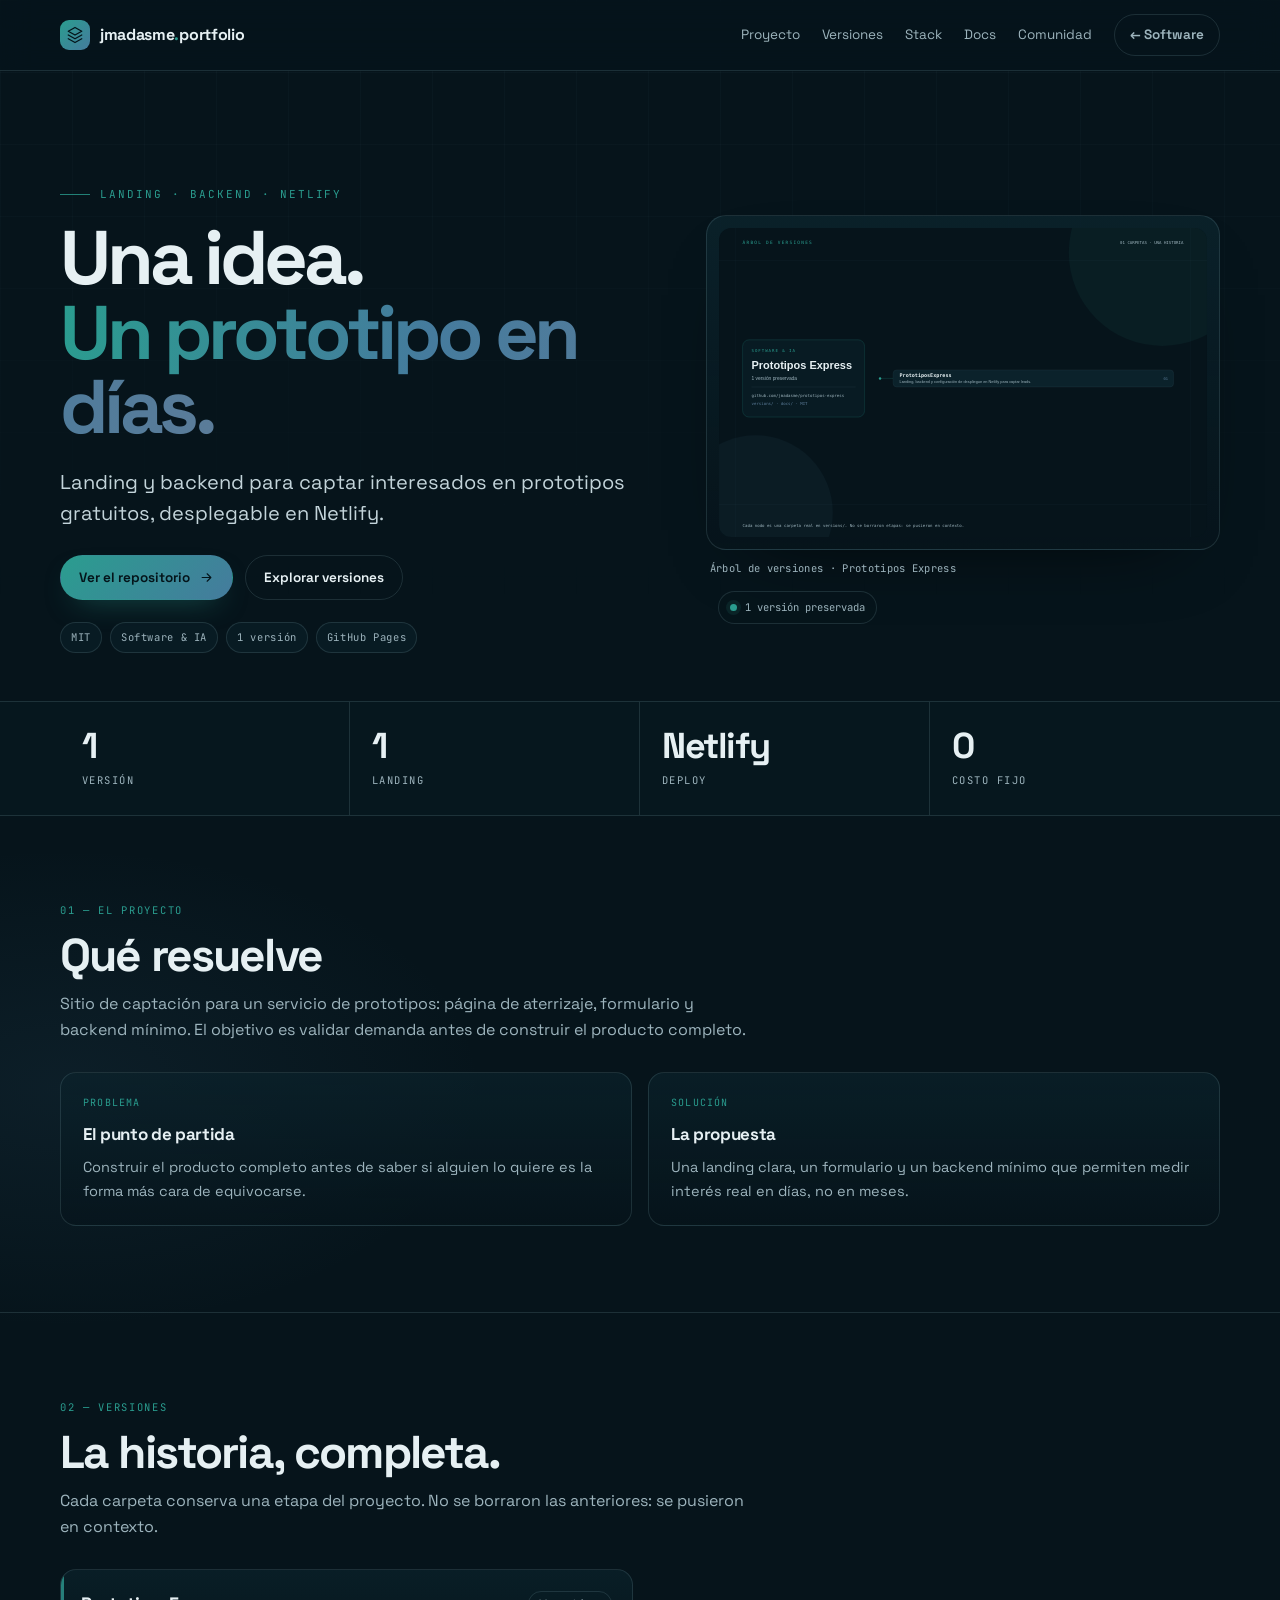
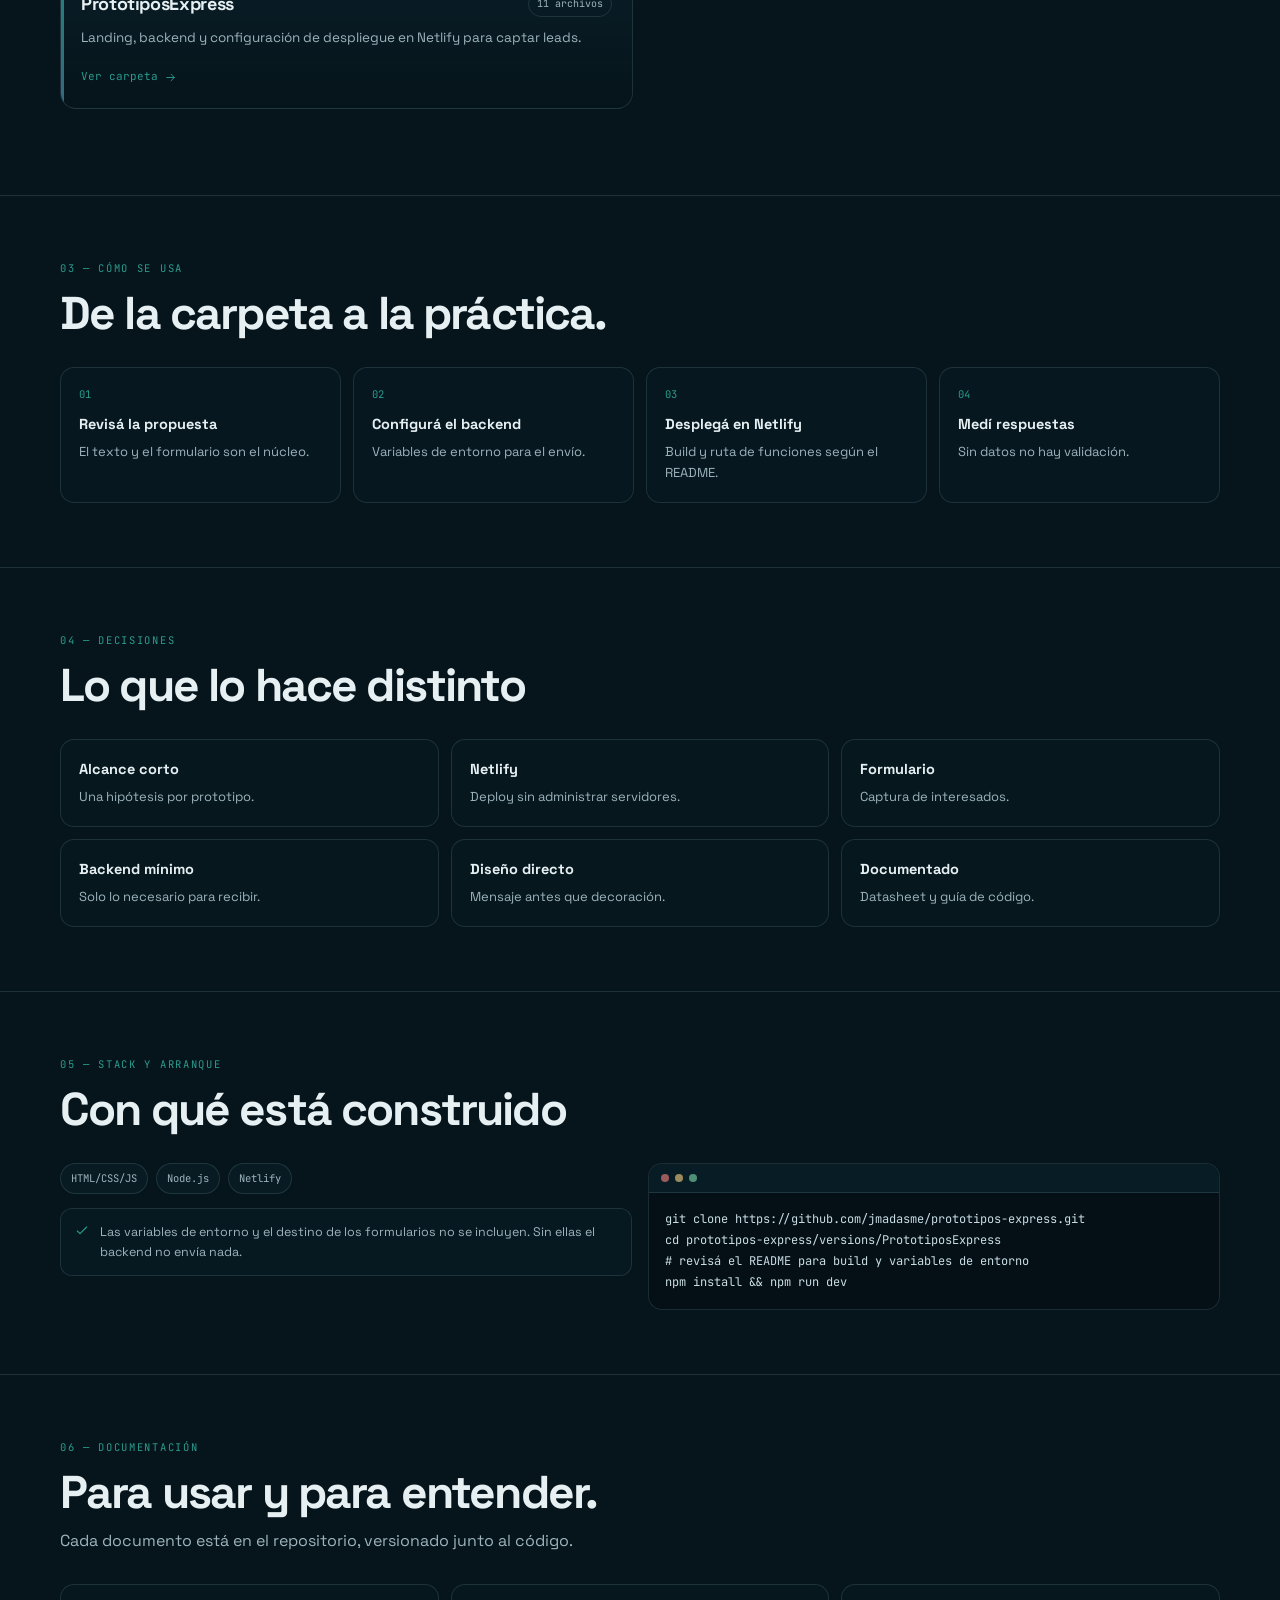
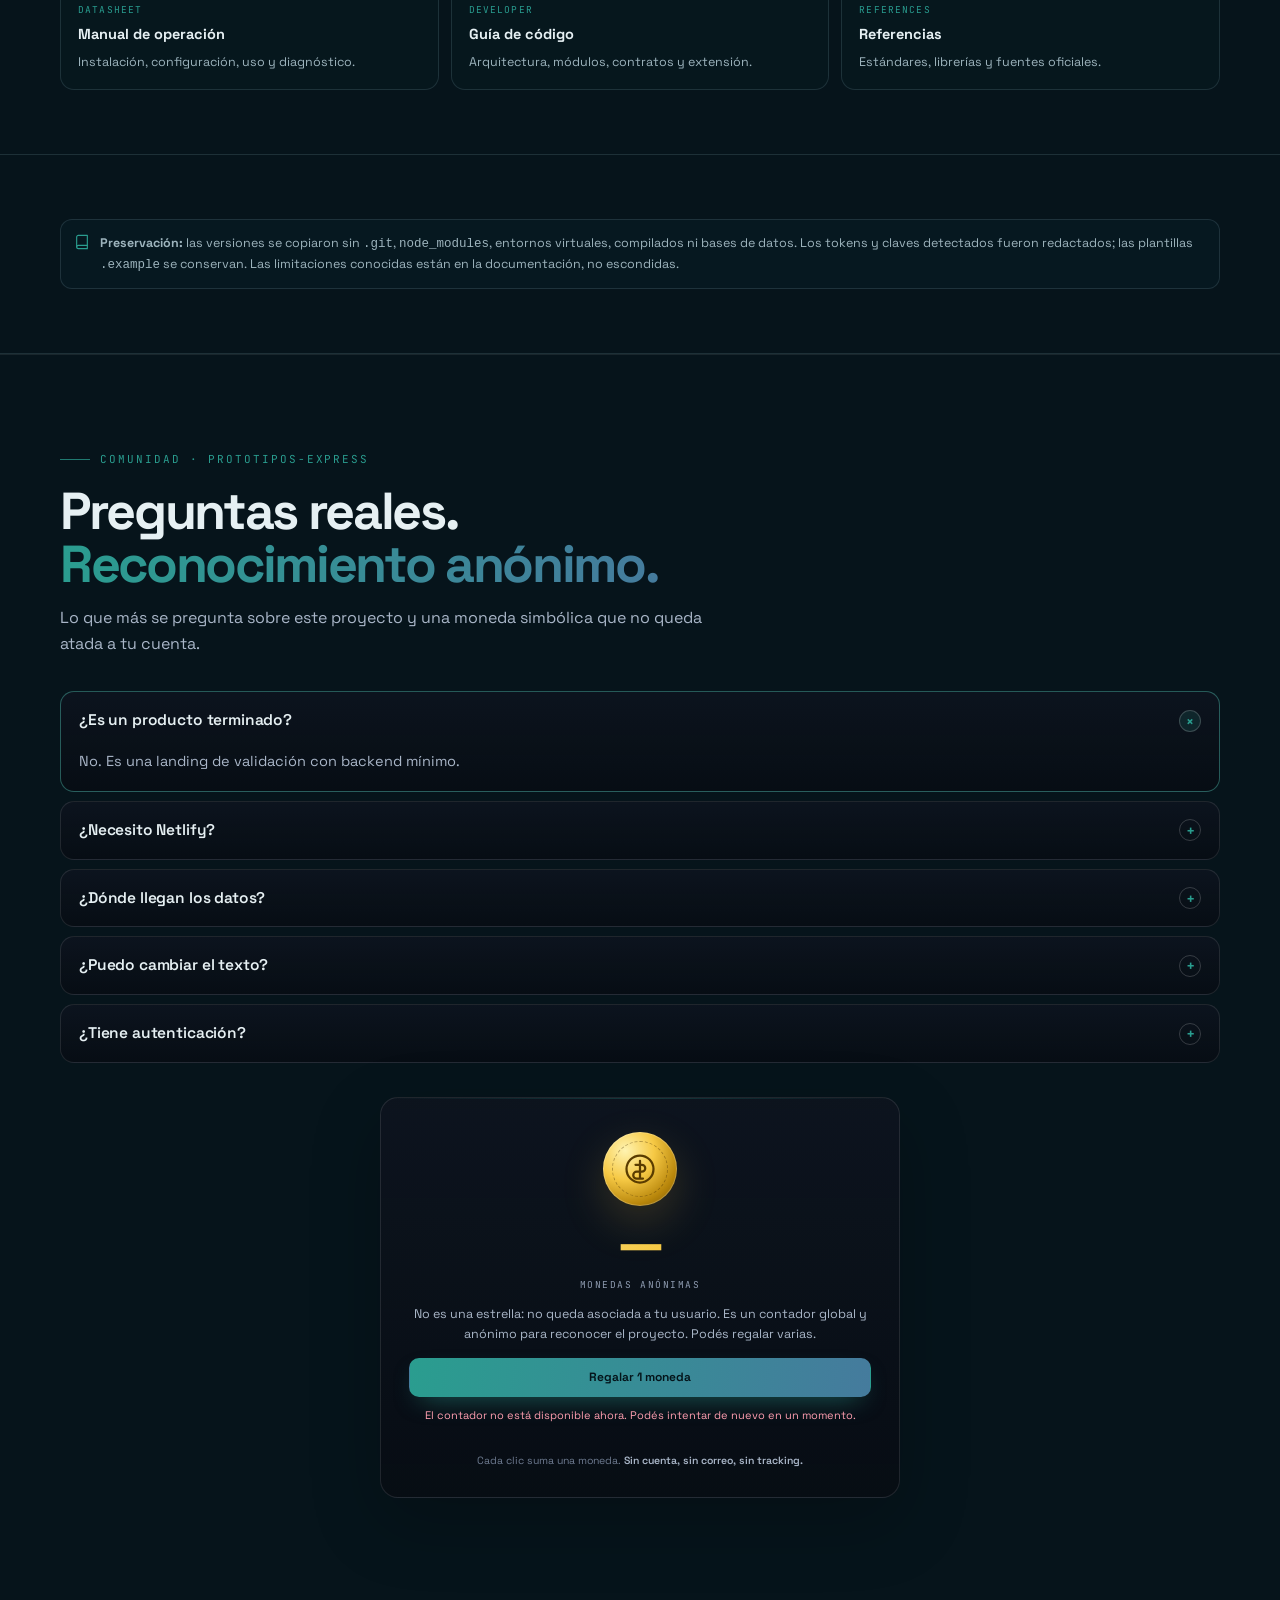
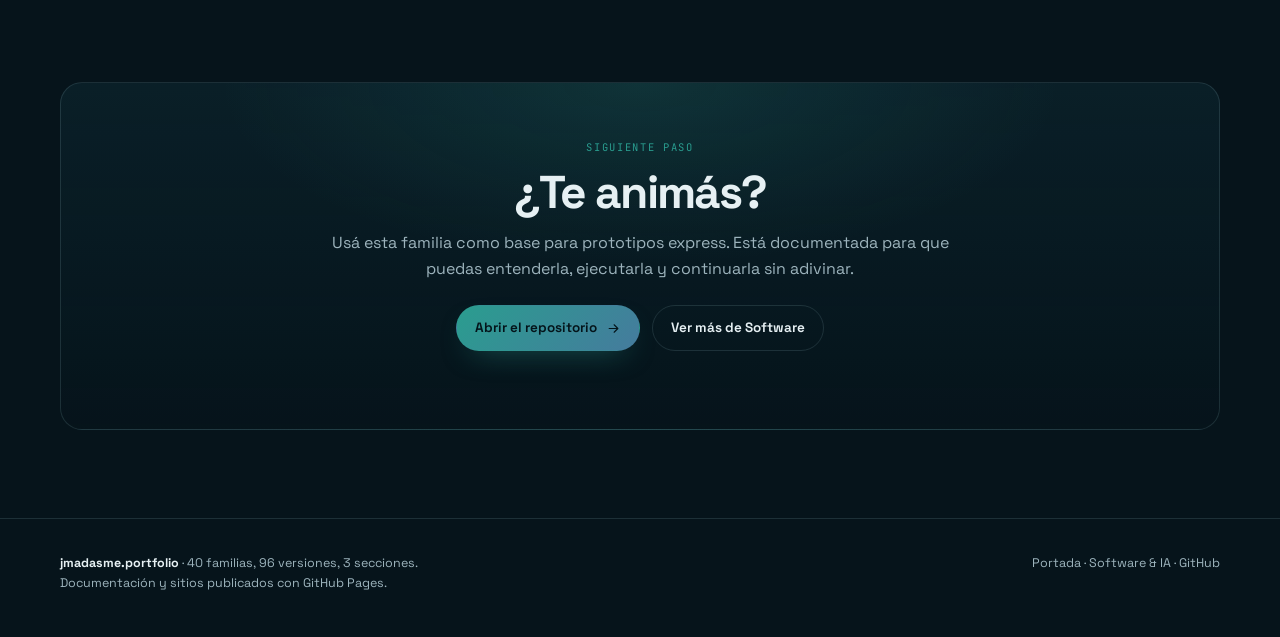
==== docs/index.html @ 7cef2572 "docs: guia completa, versiones, sitio y licencia MIT" ====
<!doctype html>
<html lang="es-CL">
<head>
<meta charset="utf-8">
<meta name="viewport" content="width=device-width,initial-scale=1">
<title>Prototipos Express · jmadasme</title>
<meta name="description" content="Sitio de captación para un servicio de prototipos: página de aterrizaje, formulario y backend mínimo. El objetivo es validar demanda antes de construir el producto completo.">
<meta property="og:title" content="Prototipos Express · jmadasme">
<meta property="og:description" content="Sitio de captación para un servicio de prototipos: página de aterrizaje, formulario y backend mínimo. El objetivo es validar demanda antes de construir el producto completo.">
<meta property="og:image" content="assets/og.png">
<meta property="og:type" content="website">
<meta name="twitter:card" content="summary_large_image">
<link rel="preconnect" href="https://fonts.googleapis.com">
<link rel="preconnect" href="https://fonts.gstatic.com" crossorigin>
<link href="https://fonts.googleapis.com/css2?family=Inter:wght@400;500;600;700&family=JetBrains+Mono:wght@400;500&family=Space+Grotesk:wght@500;600;700&display=swap" rel="stylesheet">
<style>
:root{
  --bg:#06141b;--bg2:#081b23;--panel:#0b222b;
  --line:rgba(148, 190, 200, .16);--text:#e6f0f3;--muted:#9db4bd;
  --accent:#2A9D8F;--accent2:#457B9D;--accent3:#5B7C99;
  --warm:#D6A86A;
  --font:'Space Grotesk','Inter',system-ui,sans-serif;
  --mono:'JetBrains Mono',ui-monospace,SFMono-Regular,Menlo,monospace;
}
*{box-sizing:border-box}
html{scroll-behavior:smooth;scrollbar-width:none}
::-webkit-scrollbar{width:0;height:0}
body{margin:0;background:
  radial-gradient(900px 500px at 85% -10%,rgba(42,157,143,.12),transparent 60%),
  radial-gradient(700px 400px at 5% 20%,rgba(69,123,157,.10),transparent 60%),
  var(--bg);color:var(--text);font-family:var(--font);line-height:1.6;overflow-x:hidden}
body::before{content:"";position:fixed;inset:0;pointer-events:none;z-index:0;
  background-image:linear-gradient(rgba(148,190,200,.035) 1px,transparent 1px),linear-gradient(90deg,rgba(148,190,200,.035) 1px,transparent 1px);
  background-size:72px 72px;mask-image:linear-gradient(to bottom,#000 0%,transparent 70%)}
a{color:inherit;text-decoration:none}
.wrap{width:min(1160px,calc(100% - 40px));margin:0 auto;position:relative;z-index:1}
.nav{position:sticky;top:0;z-index:20;backdrop-filter:blur(16px);background:rgba(6,20,27,.78);border-bottom:1px solid var(--line)}
.nav-in{display:flex;align-items:center;justify-content:space-between;gap:18px;padding:14px 0}
.brand{display:flex;align-items:center;gap:10px;font-weight:700;letter-spacing:-.02em}
.brand-mark{width:30px;height:30px;border-radius:9px;display:grid;place-items:center;background:linear-gradient(135deg,var(--accent),var(--accent2));color:#04141a}
.nav-links{display:flex;align-items:center;gap:22px;font-size:13.5px;color:var(--muted)}
.nav-links a:hover{color:var(--text)}
.btn{display:inline-flex;align-items:center;gap:9px;border-radius:999px;padding:11px 18px;font-weight:650;font-size:13.5px;border:1px solid var(--line);transition:.18s}
.btn-primary{background:linear-gradient(135deg,var(--accent),var(--accent2));color:#04141a;border-color:transparent;box-shadow:0 12px 30px -16px rgba(42,157,143,.7)}
.btn-primary:hover{filter:brightness(1.07);transform:translateY(-1px)}
.btn-ghost:hover{border-color:rgba(148,190,200,.4);background:rgba(148,190,200,.06)}
.hero{padding:clamp(64px,9vw,116px) 0 48px}
.hero-grid{display:grid;grid-template-columns:1.08fr .92fr;gap:42px;align-items:center}
.eyebrow{font-family:var(--mono);font-size:11px;letter-spacing:.18em;text-transform:uppercase;color:var(--accent);display:flex;align-items:center;gap:10px;margin-bottom:18px}
.eyebrow::before{content:"";width:30px;height:1px;background:var(--accent);opacity:.8}
h1{font-size:clamp(42px,6.2vw,76px);line-height:.98;letter-spacing:-.055em;margin:0 0 22px;font-weight:700}
.grad{background:linear-gradient(100deg,var(--accent),var(--accent2) 55%,var(--accent3));-webkit-background-clip:text;background-clip:text;color:transparent}
.lead{font-size:clamp(17px,2vw,20px);color:#c3d4da;max-width:58ch;margin:0 0 26px;line-height:1.55}
.hero-actions{display:flex;gap:12px;flex-wrap:wrap;margin-bottom:22px}
.badges{display:flex;gap:8px;flex-wrap:wrap}
.badge{font-family:var(--mono);font-size:10.5px;letter-spacing:.06em;padding:6px 10px;border:1px solid var(--line);border-radius:999px;color:var(--muted);background:rgba(11,34,43,.55)}
.visual-frame{border:1px solid var(--line);border-radius:20px;padding:12px;background:linear-gradient(180deg,rgba(11,34,43,.9),rgba(6,20,27,.8));box-shadow:0 30px 80px -50px rgba(0,0,0,.9)}
.visual-frame img{width:100%;display:block;border-radius:12px}
.visual-caption{font-family:var(--mono);font-size:10.5px;color:var(--muted);margin:10px 4px 0;letter-spacing:.03em}
.float-chip{display:inline-flex;align-items:center;gap:8px;margin:14px 0 0 12px;font-family:var(--mono);font-size:10.5px;color:var(--muted);border:1px solid var(--line);border-radius:999px;padding:7px 11px;background:rgba(6,20,27,.8)}
.live-dot{width:7px;height:7px;border-radius:50%;background:var(--accent);box-shadow:0 0 0 4px rgba(42,157,143,.12)}
.stats{border-top:1px solid var(--line);border-bottom:1px solid var(--line);background:rgba(8,27,35,.45)}
.stats-grid{display:grid;grid-template-columns:repeat(4,1fr);gap:0}
.stat{padding:26px 22px;border-right:1px solid var(--line)}
.stat:last-child{border-right:0}
.stat-num{font-size:clamp(26px,3vw,36px);font-weight:700;letter-spacing:-.04em;line-height:1}
.stat-label{font-family:var(--mono);font-size:10.5px;text-transform:uppercase;letter-spacing:.14em;color:var(--muted);margin-top:8px}
.section{padding:clamp(52px,7vw,86px) 0;border-bottom:1px solid var(--line)}
.section.tight{padding:clamp(42px,5vw,66px) 0}
.section-head{max-width:760px;margin-bottom:30px}
.kicker{font-family:var(--mono);font-size:10.5px;letter-spacing:.16em;text-transform:uppercase;color:var(--accent);margin-bottom:12px}
h2{font-size:clamp(30px,4vw,46px);line-height:1.05;letter-spacing:-.04em;margin:0 0 12px}
.section-sub{color:var(--muted);font-size:16px;margin:0;max-width:70ch}
.two{display:grid;grid-template-columns:1fr 1fr;gap:16px}
.card{border:1px solid var(--line);border-radius:16px;padding:22px;background:linear-gradient(180deg,rgba(11,34,43,.72),rgba(6,20,27,.6))}
.card h3{margin:0 0 8px;font-size:17px;letter-spacing:-.02em}
.card p{margin:0;color:var(--muted);font-size:14.5px}
.card .tag{font-family:var(--mono);font-size:10px;letter-spacing:.12em;text-transform:uppercase;color:var(--accent);margin-bottom:10px;display:block}
.timeline{display:grid;grid-template-columns:repeat(4,1fr);gap:12px}
.step{border:1px solid var(--line);border-radius:14px;padding:18px;background:rgba(8,27,35,.55)}
.step-n{font-family:var(--mono);font-size:10.5px;color:var(--accent);margin-bottom:10px}
.step h4{margin:0 0 6px;font-size:14.5px}
.step p{margin:0;color:var(--muted);font-size:13px}
.versions{display:grid;grid-template-columns:repeat(2,1fr);gap:14px}
.version{border:1px solid var(--line);border-radius:16px;padding:20px;background:linear-gradient(180deg,rgba(11,34,43,.7),rgba(6,20,27,.55));position:relative;overflow:hidden}
.version::before{content:"";position:absolute;left:0;top:0;bottom:0;width:3px;background:linear-gradient(180deg,var(--accent),var(--accent2));opacity:.8}
.version-top{display:flex;align-items:center;justify-content:space-between;gap:10px;margin-bottom:8px}
.version h3{margin:0;font-size:18px;letter-spacing:-.02em}
.version .count{font-family:var(--mono);font-size:10px;color:var(--muted);border:1px solid var(--line);padding:4px 8px;border-radius:999px}
.version p{margin:0 0 14px;color:var(--muted);font-size:13.5px}
.version a{font-family:var(--mono);font-size:11px;color:var(--accent);display:inline-flex;align-items:center;gap:6px}
.version a:hover{color:var(--text)}
.features{display:grid;grid-template-columns:repeat(3,1fr);gap:12px}
.feature{border:1px solid var(--line);border-radius:14px;padding:18px;background:rgba(8,27,35,.45)}
.feature h4{margin:0 0 6px;font-size:14.5px}
.feature p{margin:0;color:var(--muted);font-size:13px}
.stack-grid{display:grid;grid-template-columns:1fr 1fr;gap:16px;align-items:start}
.chips{display:flex;flex-wrap:wrap;gap:8px;margin-bottom:14px}
.chip{font-family:var(--mono);font-size:10.5px;padding:6px 10px;border:1px solid var(--line);border-radius:999px;color:var(--muted);background:rgba(11,34,43,.55)}
.note{display:flex;gap:10px;align-items:flex-start;border:1px solid var(--line);border-radius:12px;padding:13px;color:var(--muted);font-size:12.5px;background:rgba(11,34,43,.35)}
.note svg{flex:0 0 auto;color:var(--accent);margin-top:1px}
.terminal{border:1px solid var(--line);border-radius:14px;background:#041016;overflow:hidden}
.terminal-bar{display:flex;align-items:center;gap:6px;padding:10px 12px;border-bottom:1px solid var(--line);background:rgba(11,34,43,.7)}
.dot{width:8px;height:8px;border-radius:50%;background:#36515c}
.dot:first-child{background:#9b5b5b}.dot:nth-child(2){background:#9b8a5b}.dot:nth-child(3){background:#4f8f78}
.terminal pre{margin:0;padding:16px;overflow:auto;font-family:var(--mono);font-size:12px;line-height:1.75;color:#c9dde2}
.docs{display:grid;grid-template-columns:repeat(3,1fr);gap:12px}
.doc{display:flex;flex-direction:column;gap:6px;border:1px solid var(--line);border-radius:14px;padding:17px;background:rgba(8,27,35,.45);transition:.18s}
.doc:hover{border-color:rgba(42,157,143,.45);transform:translateY(-2px)}
.doc .tag{font-family:var(--mono);font-size:9.5px;letter-spacing:.12em;color:var(--accent);text-transform:uppercase}
.doc h4{margin:0;font-size:14.5px}
.doc p{margin:0;color:var(--muted);font-size:12.5px}
.cta{padding:clamp(54px,7vw,88px) 0;text-align:center}
.cta-box{border:1px solid var(--line);border-radius:22px;padding:clamp(30px,5vw,56px);background:
  radial-gradient(600px 260px at 50% 0%,rgba(42,157,143,.16),transparent 70%),
  linear-gradient(180deg,rgba(11,34,43,.8),rgba(6,20,27,.65))}
.cta h2{max-width:22ch;margin:0 auto 14px}
.cta p{color:var(--muted);max-width:64ch;margin:0 auto 24px}
.footer{border-top:1px solid var(--line);padding:34px 0 46px;color:var(--muted);font-size:12.5px}
.footer-grid{display:flex;justify-content:space-between;gap:20px;flex-wrap:wrap}
.footer a{color:var(--muted)}.footer a:hover{color:var(--text)}
.reveal{opacity:1;transform:none}
@media(max-width:900px){
  .hero-grid,.stack-grid{grid-template-columns:1fr}
  .stats-grid{grid-template-columns:1fr 1fr}
  .stat:nth-child(2){border-right:0}
  .timeline,.features,.docs{grid-template-columns:1fr 1fr}
  .versions{grid-template-columns:1fr}
}
@media(max-width:620px){
  .nav-links a:not(.btn){display:none}
  .two,.timeline,.features,.docs{grid-template-columns:1fr}
  .stats-grid{grid-template-columns:1fr}
  .stat{border-right:0;border-bottom:1px solid var(--line)}
  h1{font-size:42px}
}
</style>
<link rel="stylesheet" href="assets/community.css?v=1">
</head>
<body>
<header class="nav"><div class="wrap nav-in">
  <a class="brand" href="/"><span class="brand-mark"><svg viewBox="0 0 24 24" width="18" height="18" fill="none" stroke="currentColor" stroke-width="1.7" stroke-linecap="round" stroke-linejoin="round" aria-hidden="true"><path d="m12 2 9 5-9 5-9-5 9-5z"/><path d="m3 12 9 5 9-5M3 17l9 5 9-5"/></svg></span><span>jmadasme<span style="color:var(--accent)">.</span>portfolio</span></a>
  <nav class="nav-links">
    <a href="#proyecto">Proyecto</a><a href="#versiones">Versiones</a><a href="#stack">Stack</a><a href="#docs">Docs</a><a href="#comunidad">Comunidad</a>
    <a class="btn btn-ghost" style="padding:9px 15px" href="/software/">← Software</a>
  </nav>
</div></header>
<main id="top">
<section class="hero"><div class="wrap hero-grid">
  <div class="hero-copy">
    <div class="eyebrow">Landing · Backend · Netlify</div>
    <h1>Una idea.<br><span class='grad'>Un prototipo en días.</span></h1>
    <p class="lead">Landing y backend para captar interesados en prototipos gratuitos, desplegable en Netlify.</p>
    <div class="hero-actions">
      <a class="btn btn-primary" href="https://github.com/jmadasme/prototipos-express" target="_blank" rel="noopener">Ver el repositorio <svg viewBox="0 0 24 24" width="15" height="15" fill="none" stroke="currentColor" stroke-width="1.7" stroke-linecap="round" stroke-linejoin="round" aria-hidden="true"><path d="M5 12h14M13 6l6 6-6 6"/></svg></a>
      <a class="btn btn-ghost" href="#versiones">Explorar versiones</a>
    </div>
    <div class="badges"><span class="badge">MIT</span><span class="badge">Software &amp; IA</span><span class="badge">1 versión</span><span class="badge">GitHub Pages</span></div>
  </div>
  <div class="hero-visual">
    <div class="visual-frame"><img src="assets/architecture.svg" alt="Árbol de versiones de Prototipos Express"></div>
    <div class="visual-caption">Árbol de versiones · Prototipos Express</div>
    <div class="float-chip"><span class="live-dot"></span>1 versión preservada</div>
  </div>
</div></section>

<section class="stats"><div class="wrap stats-grid"><div class="stat"><div class="stat-num">1</div><div class="stat-label">versión</div></div><div class="stat"><div class="stat-num">1</div><div class="stat-label">landing</div></div><div class="stat"><div class="stat-num">Netlify</div><div class="stat-label">deploy</div></div><div class="stat"><div class="stat-num">0</div><div class="stat-label">costo fijo</div></div></div></section>

<section class="section" id="proyecto"><div class="wrap">
  <div class="section-head reveal"><div class="kicker">01 — El proyecto</div><h2>Qué resuelve</h2><p class="section-sub">Sitio de captación para un servicio de prototipos: página de aterrizaje, formulario y backend mínimo. El objetivo es validar demanda antes de construir el producto completo.</p></div>
  <div class="two">
    <div class="card reveal"><span class="tag">Problema</span><h3>El punto de partida</h3><p>Construir el producto completo antes de saber si alguien lo quiere es la forma más cara de equivocarse.</p></div>
    <div class="card reveal"><span class="tag">Solución</span><h3>La propuesta</h3><p>Una landing clara, un formulario y un backend mínimo que permiten medir interés real en días, no en meses.</p></div>
  </div>
</div></section>

<section class="section" id="versiones"><div class="wrap">
  <div class="section-head reveal"><div class="kicker">02 — Versiones</div><h2>La historia, completa.</h2><p class="section-sub">Cada carpeta conserva una etapa del proyecto. No se borraron las anteriores: se pusieron en contexto.</p></div>
  <div class="versions"><article class="version reveal">
  <div class="version-top"><h3>PrototiposExpress</h3><span class="count">11 archivos</span></div>
  <p>Landing, backend y configuración de despliegue en Netlify para captar leads.</p>
  <a href="https://github.com/jmadasme/prototipos-express/tree/main/versions/PrototiposExpress" target="_blank" rel="noopener">Ver carpeta <svg viewBox="0 0 24 24" width="13" height="13" fill="none" stroke="currentColor" stroke-width="1.7" stroke-linecap="round" stroke-linejoin="round" aria-hidden="true"><path d="M5 12h14M13 6l6 6-6 6"/></svg></a>
</article></div>
</div></section>

<section class="section tight"><div class="wrap">
  <div class="section-head reveal"><div class="kicker">03 — Cómo se usa</div><h2>De la carpeta a la práctica.</h2></div>
  <div class="timeline"><div class="step reveal"><div class="step-n">01</div><h4>Revisá la propuesta</h4><p>El texto y el formulario son el núcleo.</p></div><div class="step reveal"><div class="step-n">02</div><h4>Configurá el backend</h4><p>Variables de entorno para el envío.</p></div><div class="step reveal"><div class="step-n">03</div><h4>Desplegá en Netlify</h4><p>Build y ruta de funciones según el README.</p></div><div class="step reveal"><div class="step-n">04</div><h4>Medí respuestas</h4><p>Sin datos no hay validación.</p></div></div>
</div></section>

<section class="section tight"><div class="wrap">
  <div class="section-head reveal"><div class="kicker">04 — Decisiones</div><h2>Lo que lo hace distinto</h2></div>
  <div class="features"><div class="feature reveal"><h4>Alcance corto</h4><p>Una hipótesis por prototipo.</p></div><div class="feature reveal"><h4>Netlify</h4><p>Deploy sin administrar servidores.</p></div><div class="feature reveal"><h4>Formulario</h4><p>Captura de interesados.</p></div><div class="feature reveal"><h4>Backend mínimo</h4><p>Solo lo necesario para recibir.</p></div><div class="feature reveal"><h4>Diseño directo</h4><p>Mensaje antes que decoración.</p></div><div class="feature reveal"><h4>Documentado</h4><p>Datasheet y guía de código.</p></div></div>
</div></section>

<section class="section tight" id="stack"><div class="wrap">
  <div class="section-head reveal"><div class="kicker">05 — Stack y arranque</div><h2>Con qué está construido</h2></div>
  <div class="stack-grid">
    <div class="reveal"><div class="chips"><span class="chip">HTML/CSS/JS</span><span class="chip">Node.js</span><span class="chip">Netlify</span></div><div class="note"><svg viewBox="0 0 24 24" width="16" height="16" fill="none" stroke="currentColor" stroke-width="1.7" stroke-linecap="round" stroke-linejoin="round" aria-hidden="true"><path d="m5 12 4 4L19 6"/></svg><span>Las variables de entorno y el destino de los formularios no se incluyen. Sin ellas el backend no envía nada.</span></div></div>
    <div class="terminal reveal"><div class="terminal-bar"><span class="dot"></span><span class="dot"></span><span class="dot"></span></div><pre>git clone https://github.com/jmadasme/prototipos-express.git
cd prototipos-express/versions/PrototiposExpress
# revisá el README para build y variables de entorno
npm install &amp;&amp; npm run dev</pre></div>
  </div>
</div></section>

<section class="section tight" id="docs"><div class="wrap">
  <div class="section-head reveal"><div class="kicker">06 — Documentación</div><h2>Para usar y para entender.</h2><p class="section-sub">Cada documento está en el repositorio, versionado junto al código.</p></div>
  <div class="docs"><a class="doc reveal" href="https://github.com/jmadasme/prototipos-express/blob/main/docs/datasheet.md" target="_blank" rel="noopener"><span class="tag">DATASHEET</span><h4>Manual de operación</h4><p>Instalación, configuración, uso y diagnóstico.</p></a><a class="doc reveal" href="https://github.com/jmadasme/prototipos-express/blob/main/docs/developer.md" target="_blank" rel="noopener"><span class="tag">DEVELOPER</span><h4>Guía de código</h4><p>Arquitectura, módulos, contratos y extensión.</p></a><a class="doc reveal" href="https://github.com/jmadasme/prototipos-express/blob/main/docs/REFERENCES.md" target="_blank" rel="noopener"><span class="tag">REFERENCES</span><h4>Referencias</h4><p>Estándares, librerías y fuentes oficiales.</p></a></div>
</div></section>

<section class="section tight"><div class="wrap"><div class="note reveal"><svg viewBox="0 0 24 24" width="16" height="16" fill="none" stroke="currentColor" stroke-width="1.7" stroke-linecap="round" stroke-linejoin="round" aria-hidden="true"><path d="M4 19.5A2.5 2.5 0 0 1 6.5 17H20"/><path d="M6.5 2H20v20H6.5A2.5 2.5 0 0 1 4 19.5v-15A2.5 2.5 0 0 1 6.5 2z"/></svg><span><strong>Preservación:</strong> las versiones se copiaron sin <code>.git</code>, <code>node_modules</code>, entornos virtuales, compilados ni bases de datos. Los tokens y claves detectados fueron redactados; las plantillas <code>.example</code> se conservan. Las limitaciones conocidas están en la documentación, no escondidas.</span></div></div></section>

<section class="cta"><div class="wrap"><div class="cta-box reveal">
  <div class="kicker">Siguiente paso</div><h2>¿Te animás?</h2>
  <p>Usá esta familia como base para prototipos express. Está documentada para que puedas entenderla, ejecutarla y continuarla sin adivinar.</p>
  <div class="hero-actions" style="justify-content:center"><a class="btn btn-primary" href="https://github.com/jmadasme/prototipos-express" target="_blank" rel="noopener">Abrir el repositorio <svg viewBox="0 0 24 24" width="15" height="15" fill="none" stroke="currentColor" stroke-width="1.7" stroke-linecap="round" stroke-linejoin="round" aria-hidden="true"><path d="M5 12h14M13 6l6 6-6 6"/></svg></a><a class="btn btn-ghost" href="/software/">Ver más de Software</a></div>
</div></div></section>
</main>
<footer class="footer"><div class="wrap footer-grid">
  <div><strong style="color:var(--text)">jmadasme.portfolio</strong> · 40 familias, 96 versiones, 3 secciones.<br>Documentación y sitios publicados con GitHub Pages.</div>
  <div><a href="/">Portada</a> · <a href="/software/">Software &amp; IA</a> · <a href="https://github.com/jmadasme" target="_blank" rel="noopener">GitHub</a></div>
</div></footer>
<script>window.PORTFOLIO_COMMUNITY={account:"jmadasme",repo:"prototipos-express",coinNamespace:"jmadasme-prototipos-express-coins-v1",faqs:[{"q": "¿Es un producto terminado?", "a": "No. Es una landing de validación con backend mínimo."}, {"q": "¿Necesito Netlify?", "a": "Se puede desplegar en otro hosting; la configuración incluida es para Netlify."}, {"q": "¿Dónde llegan los datos?", "a": "Al destino configurado en las variables de entorno. No hay base de datos incluida."}, {"q": "¿Puedo cambiar el texto?", "a": "Sí, es la parte que más conviene iterar."}, {"q": "¿Tiene autenticación?", "a": "No. No maneja cuentas."}]};</script>
<script src="assets/community.js?v=1" defer></script>

</body>
</html>
---- docs/assets/community.css ----
/* Comunidad · FAQ, preguntas y monedas anónimas */
.psc-section{
  position:relative;
  scroll-margin-top:86px;
  padding:clamp(56px,8vw,96px) 0;
  border-top:1px solid rgba(255,255,255,.08);
}
.psc-head{max-width:760px;margin-bottom:34px}
.psc-kicker{
  display:flex;align-items:center;gap:10px;margin-bottom:16px;
  font-family:'JetBrains Mono',ui-monospace,monospace;font-size:11px;letter-spacing:.18em;
  text-transform:uppercase;color:var(--accent);
}
.psc-kicker::before{content:"";width:30px;height:1px;background:var(--accent);opacity:.75}
.psc-head h2{
  font-family:'Space Grotesk','Inter',sans-serif;font-size:clamp(32px,4.2vw,52px);
  line-height:1.02;letter-spacing:-.045em;margin:0 0 14px;
}
.psc-head p{color:#a9b6c8;font-size:16px;line-height:1.65;margin:0;max-width:66ch}
.psc-head .psc-grad{
  background:linear-gradient(100deg,var(--accent),var(--accent2));
  -webkit-background-clip:text;background-clip:text;color:transparent;
}
.psc-faq{display:flex;flex-direction:column;gap:9px;margin-bottom:34px}
.psc-faq-item{
  border:1px solid rgba(255,255,255,.1);border-radius:14px;
  background:linear-gradient(180deg,rgba(14,20,31,.78),rgba(8,11,18,.72));
  overflow:hidden;transition:border-color .18s,background .18s;
}
.psc-faq-item:hover{border-color:rgba(255,255,255,.18)}
.psc-faq-item[open]{border-color:color-mix(in srgb,var(--accent) 42%,rgba(255,255,255,.12))}
.psc-faq-item summary{
  display:flex;align-items:center;justify-content:space-between;gap:16px;
  padding:16px 18px;cursor:pointer;list-style:none;
  font-family:'Space Grotesk','Inter',sans-serif;font-size:15.5px;font-weight:600;letter-spacing:-.01em;
}
.psc-faq-item summary::-webkit-details-marker{display:none}
.psc-faq-item summary .psc-plus{
  flex:0 0 22px;width:22px;height:22px;border-radius:50%;
  display:grid;place-items:center;border:1px solid rgba(255,255,255,.18);
  color:var(--accent);font-size:15px;line-height:1;transition:transform .2s,background .2s;
}
.psc-faq-item[open] summary .psc-plus{transform:rotate(45deg);background:color-mix(in srgb,var(--accent) 14%,transparent)}
.psc-faq-body{padding:0 18px 17px;color:#a9b6c8;font-size:14.5px;line-height:1.7}
.psc-faq-body code{font-family:'JetBrains Mono',monospace;font-size:.88em;color:#d8e4f5;background:rgba(255,255,255,.06);padding:2px 5px;border-radius:5px}
.psc-coin-wrap{max-width:520px;margin:0 auto;width:100%}
.psc-grid{display:grid;grid-template-columns:minmax(0,1.25fr) minmax(300px,.75fr);gap:16px;align-items:stretch}
.psc-card{
  position:relative;border:1px solid rgba(255,255,255,.1);border-radius:18px;
  background:linear-gradient(180deg,rgba(14,20,31,.82),rgba(8,11,18,.75));
  padding:clamp(18px,2.6vw,28px);box-shadow:0 24px 70px rgba(0,0,0,.22);
  overflow:hidden;
}
.psc-card::before{
  content:"";position:absolute;inset:0 0 auto;height:1px;
  background:linear-gradient(90deg,transparent,color-mix(in srgb,var(--accent) 45%,transparent),transparent);
  opacity:.6;
}
.psc-card h3{
  font-family:'Space Grotesk','Inter',sans-serif;font-size:20px;letter-spacing:-.025em;margin:0 0 5px;
}
.psc-card .psc-sub{color:#8e9bb0;font-size:12.5px;line-height:1.5;margin:0 0 16px}
.psc-btn{
  display:inline-flex;align-items:center;justify-content:center;gap:7px;
  border:1px solid rgba(255,255,255,.16);border-radius:10px;padding:9px 14px;
  background:rgba(255,255,255,.03);color:#e8edf6;font:inherit;font-size:12px;font-weight:650;
  cursor:pointer;transition:transform .14s,border-color .14s,background .14s,box-shadow .14s;
}
.psc-btn:hover{transform:translateY(-1px);border-color:rgba(255,255,255,.3);background:rgba(255,255,255,.06)}
.psc-btn.primary{
  background:linear-gradient(100deg,var(--accent),var(--accent2));border-color:transparent;color:#04141a;
  box-shadow:0 10px 26px -12px color-mix(in srgb,var(--accent) 75%,transparent);
}
.psc-btn.primary:hover{filter:brightness(1.06);box-shadow:0 16px 34px -12px color-mix(in srgb,var(--accent) 80%,transparent)}
.psc-btn:disabled{opacity:.55;cursor:not-allowed;transform:none;filter:none}

.psc-coin{display:flex;flex-direction:column;justify-content:space-between;min-height:100%}
.psc-coin-top{text-align:center;padding:6px 0 12px}
.psc-coin-icon{
  width:74px;height:74px;margin:0 auto 10px;border-radius:50%;
  display:grid;place-items:center;position:relative;
  background:radial-gradient(circle at 30% 25%,#fff3b0,#f6c945 38%,#b8860b 72%,#6b4c00 100%);
  box-shadow:0 0 0 1px rgba(255,255,255,.2) inset,0 16px 45px rgba(246,201,69,.18);
  animation:psc-float 4.5s ease-in-out infinite;
}
.psc-coin-icon::after{
  content:"";position:absolute;inset:9px;border-radius:50%;border:1px dashed rgba(70,45,0,.38);
}
.psc-coin-icon svg{width:36px;height:36px;position:relative;z-index:1}
.psc-coin-count{
  font-family:'Space Grotesk','Inter',sans-serif;font-size:clamp(38px,5vw,54px);
  line-height:1;letter-spacing:-.05em;font-weight:700;
  background:linear-gradient(100deg,#fff0a8,#f6c945 55%,#d99a12);
  -webkit-background-clip:text;background-clip:text;color:transparent;
}
.psc-coin-label{font-family:'JetBrains Mono',monospace;font-size:9.5px;letter-spacing:.16em;text-transform:uppercase;color:#8e9bb0;margin-top:7px}
.psc-coin-copy{color:#a9b6c8;font-size:12.5px;line-height:1.6;text-align:center;margin:0 0 14px}
.psc-coin-btn{width:100%}
.psc-coin-msg{min-height:34px;text-align:center;font-size:11px;color:#8e9bb0;line-height:1.5;margin:10px 0 0}
.psc-coin-msg.ok{color:#f6c945}
.psc-coin-msg.bad{color:#ff9fb1}
.psc-coin-small{font-size:10.5px;color:#6f7c91;text-align:center;line-height:1.5;margin:12px 0 0}
.psc-coin-small strong{color:#a9b6c8;font-weight:600}
@keyframes psc-float{0%,100%{transform:translateY(0)}50%{transform:translateY(-5px)}}
@media(max-width:860px){
  .psc-grid{grid-template-columns:1fr}
  .psc-coin{min-height:auto}
}
@media(max-width:560px){
  .psc-faq-item summary{font-size:14px;padding:14px}
  .psc-faq-body{padding:0 14px 15px;font-size:13.5px}
  .psc-actions{width:100%}
  .psc-actions .psc-btn{flex:1}
}
@media(prefers-reduced-motion:reduce){
  .psc-coin-icon{animation:none}
  .psc-btn,.psc-faq-item{transition:none}
}
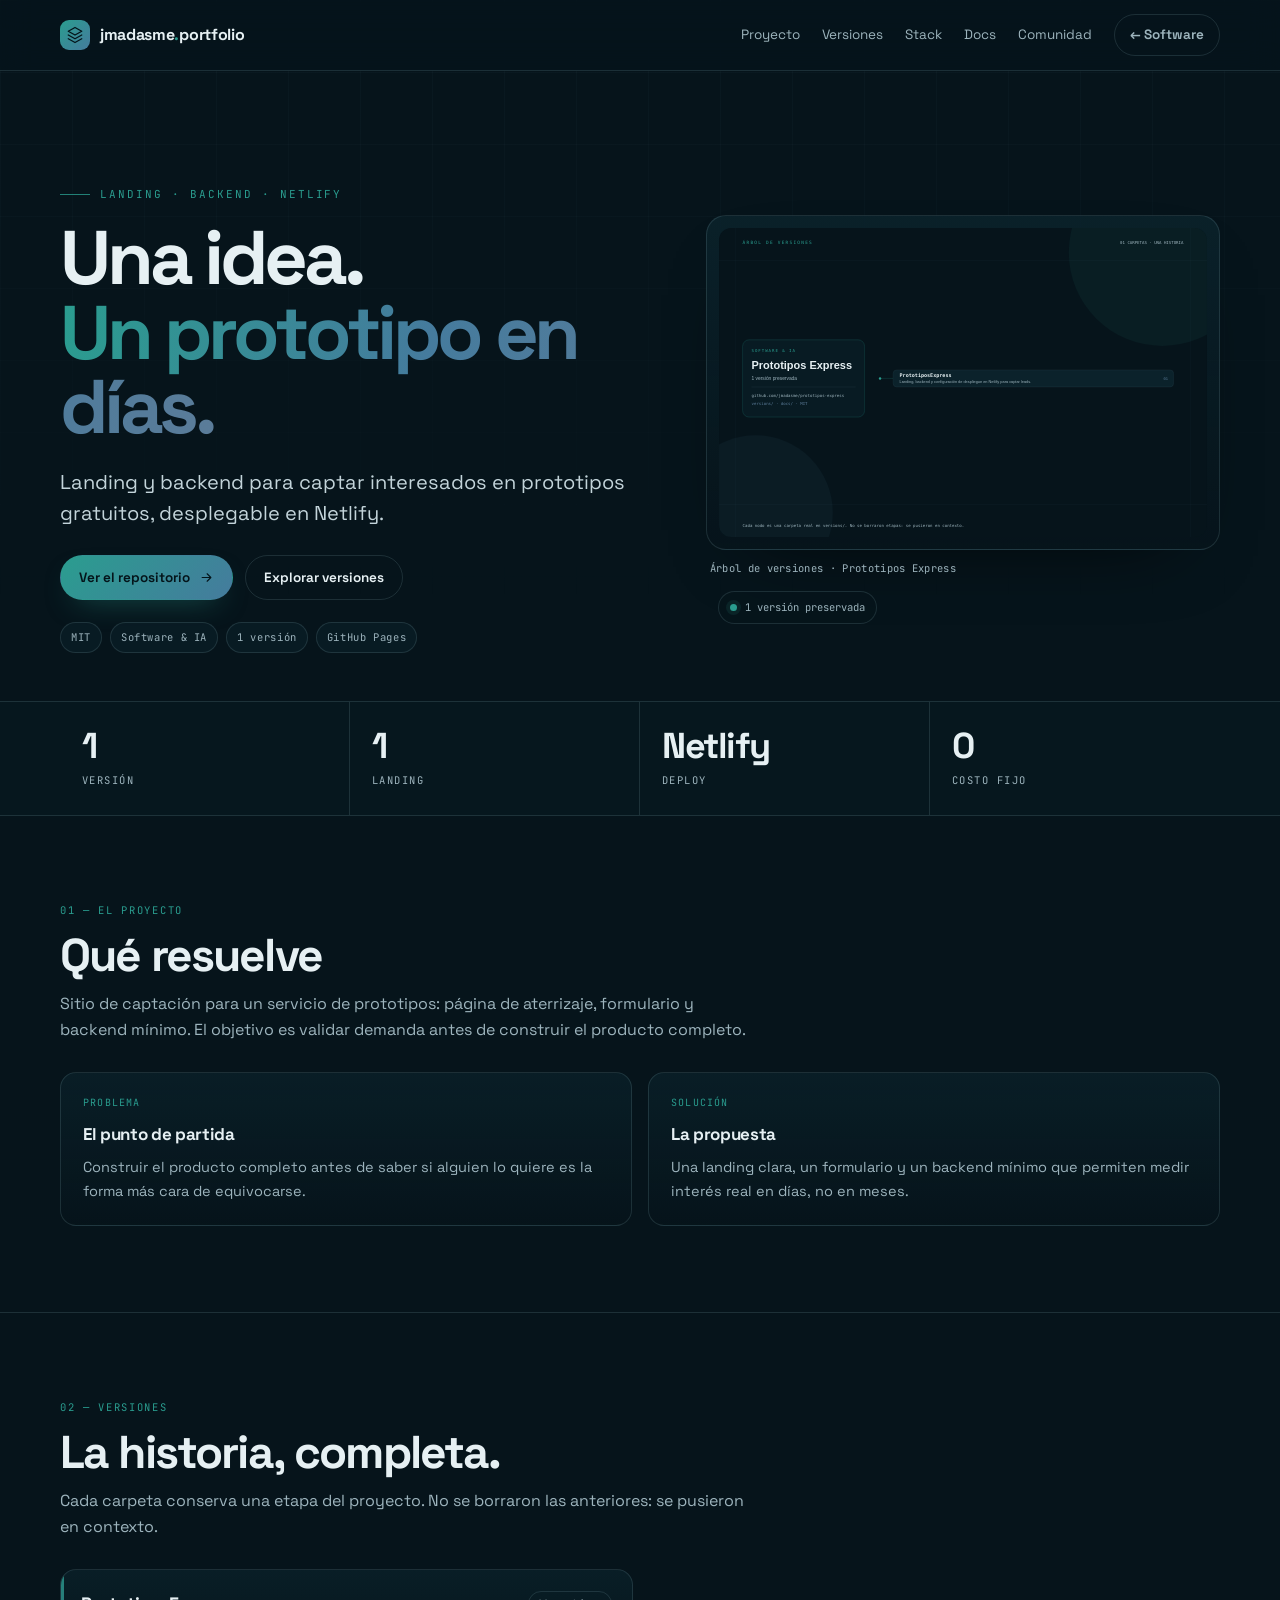
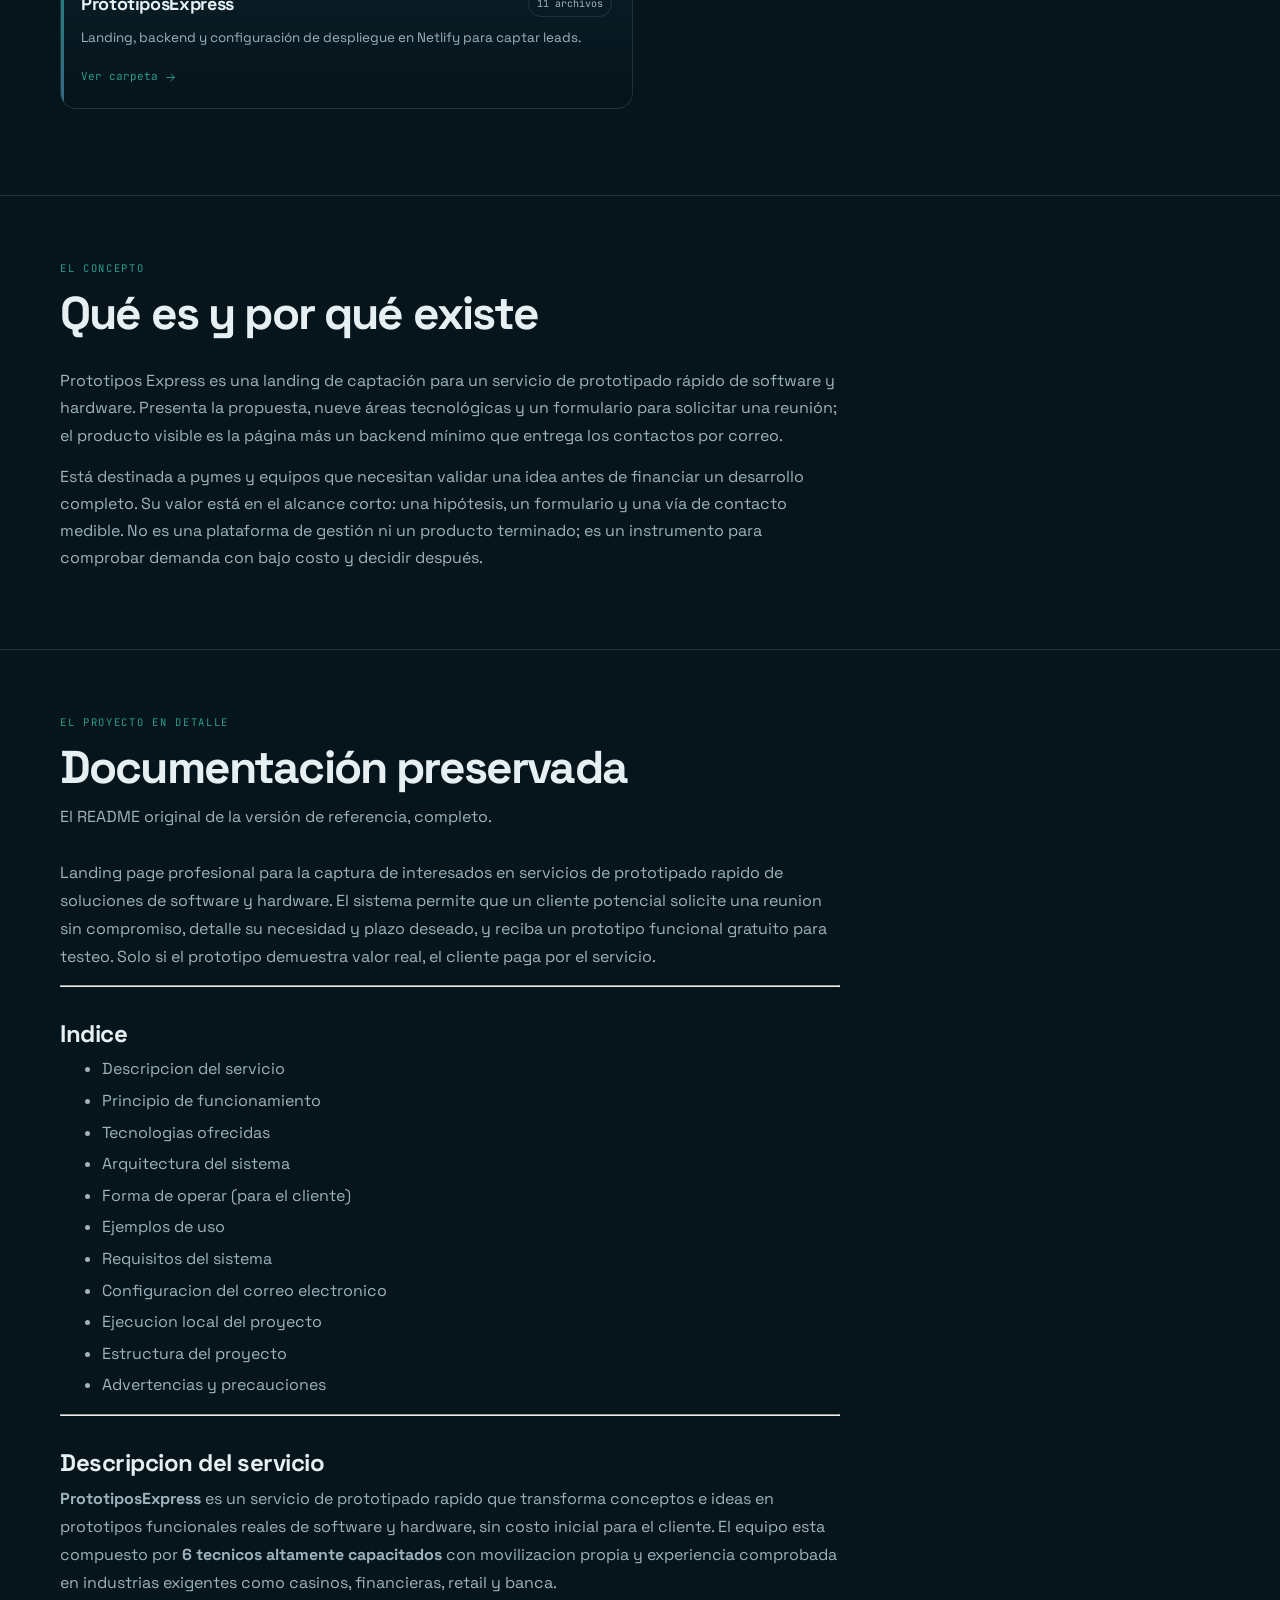
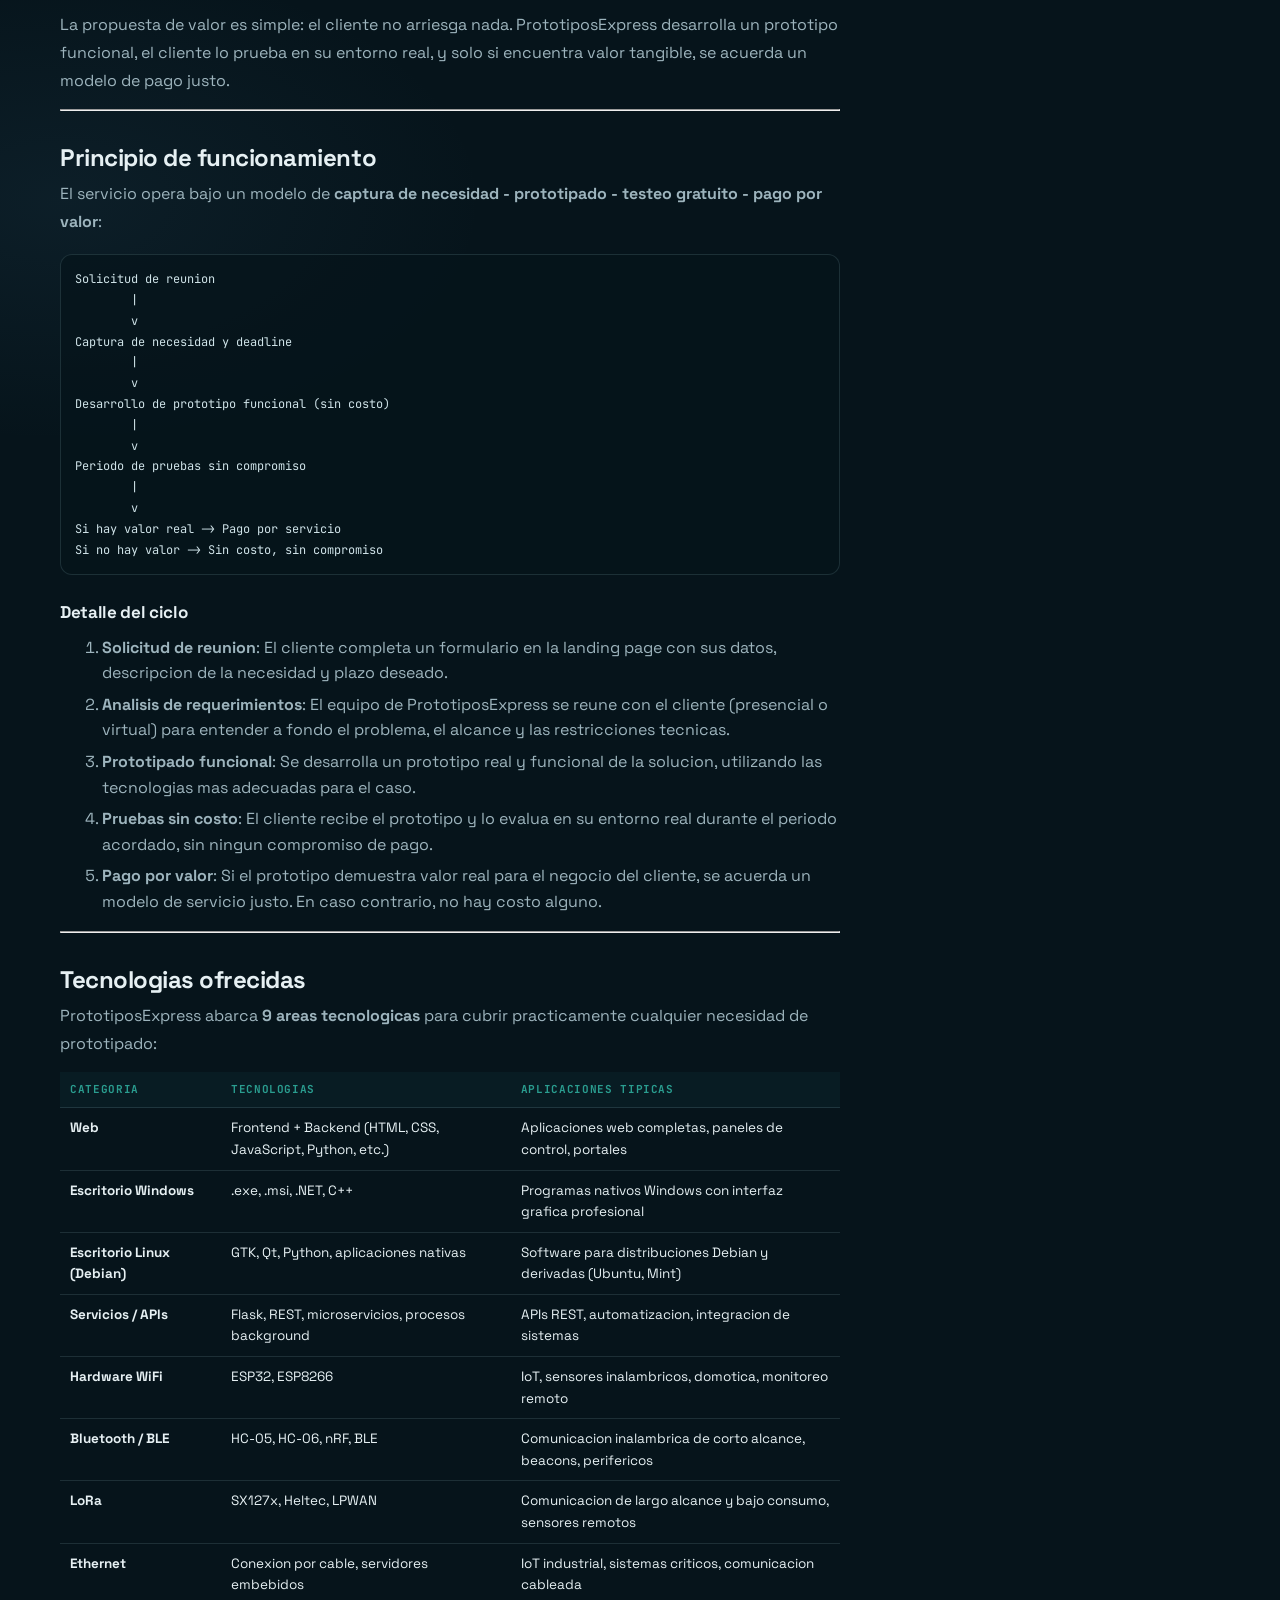
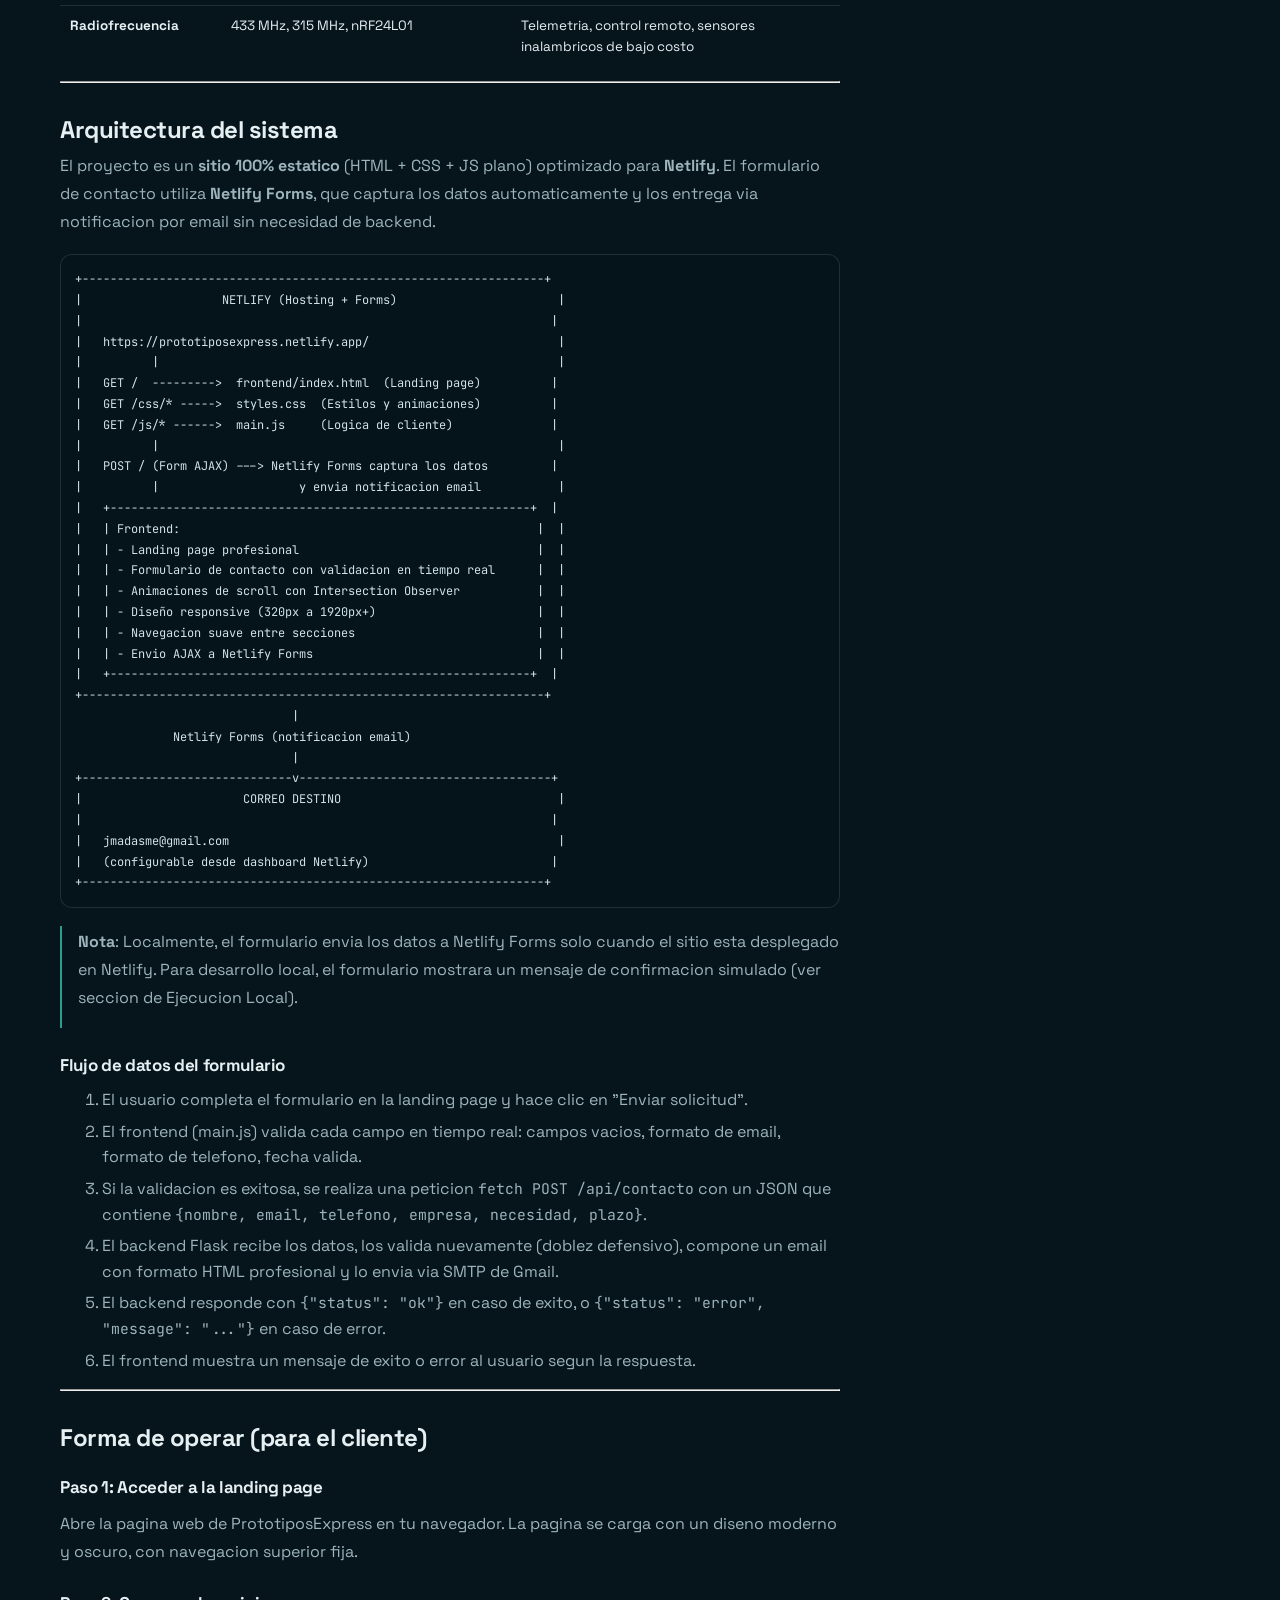
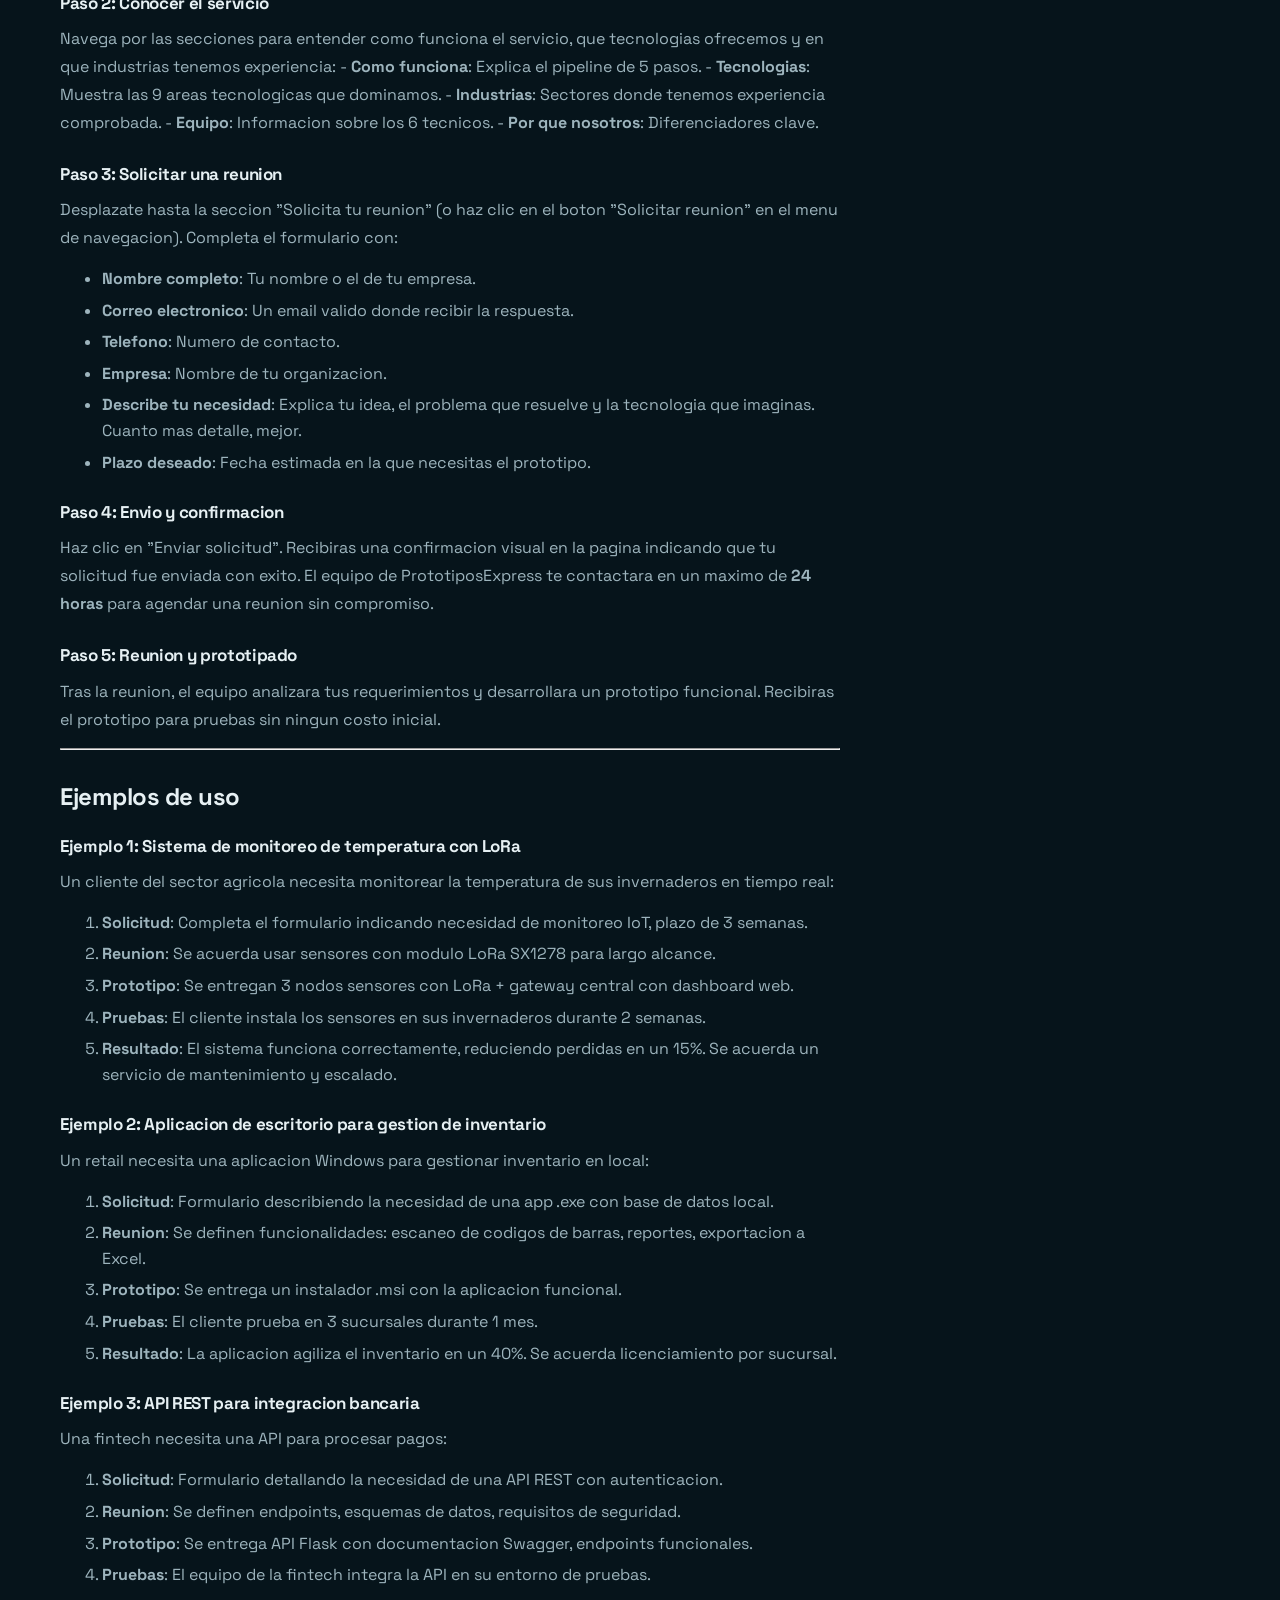
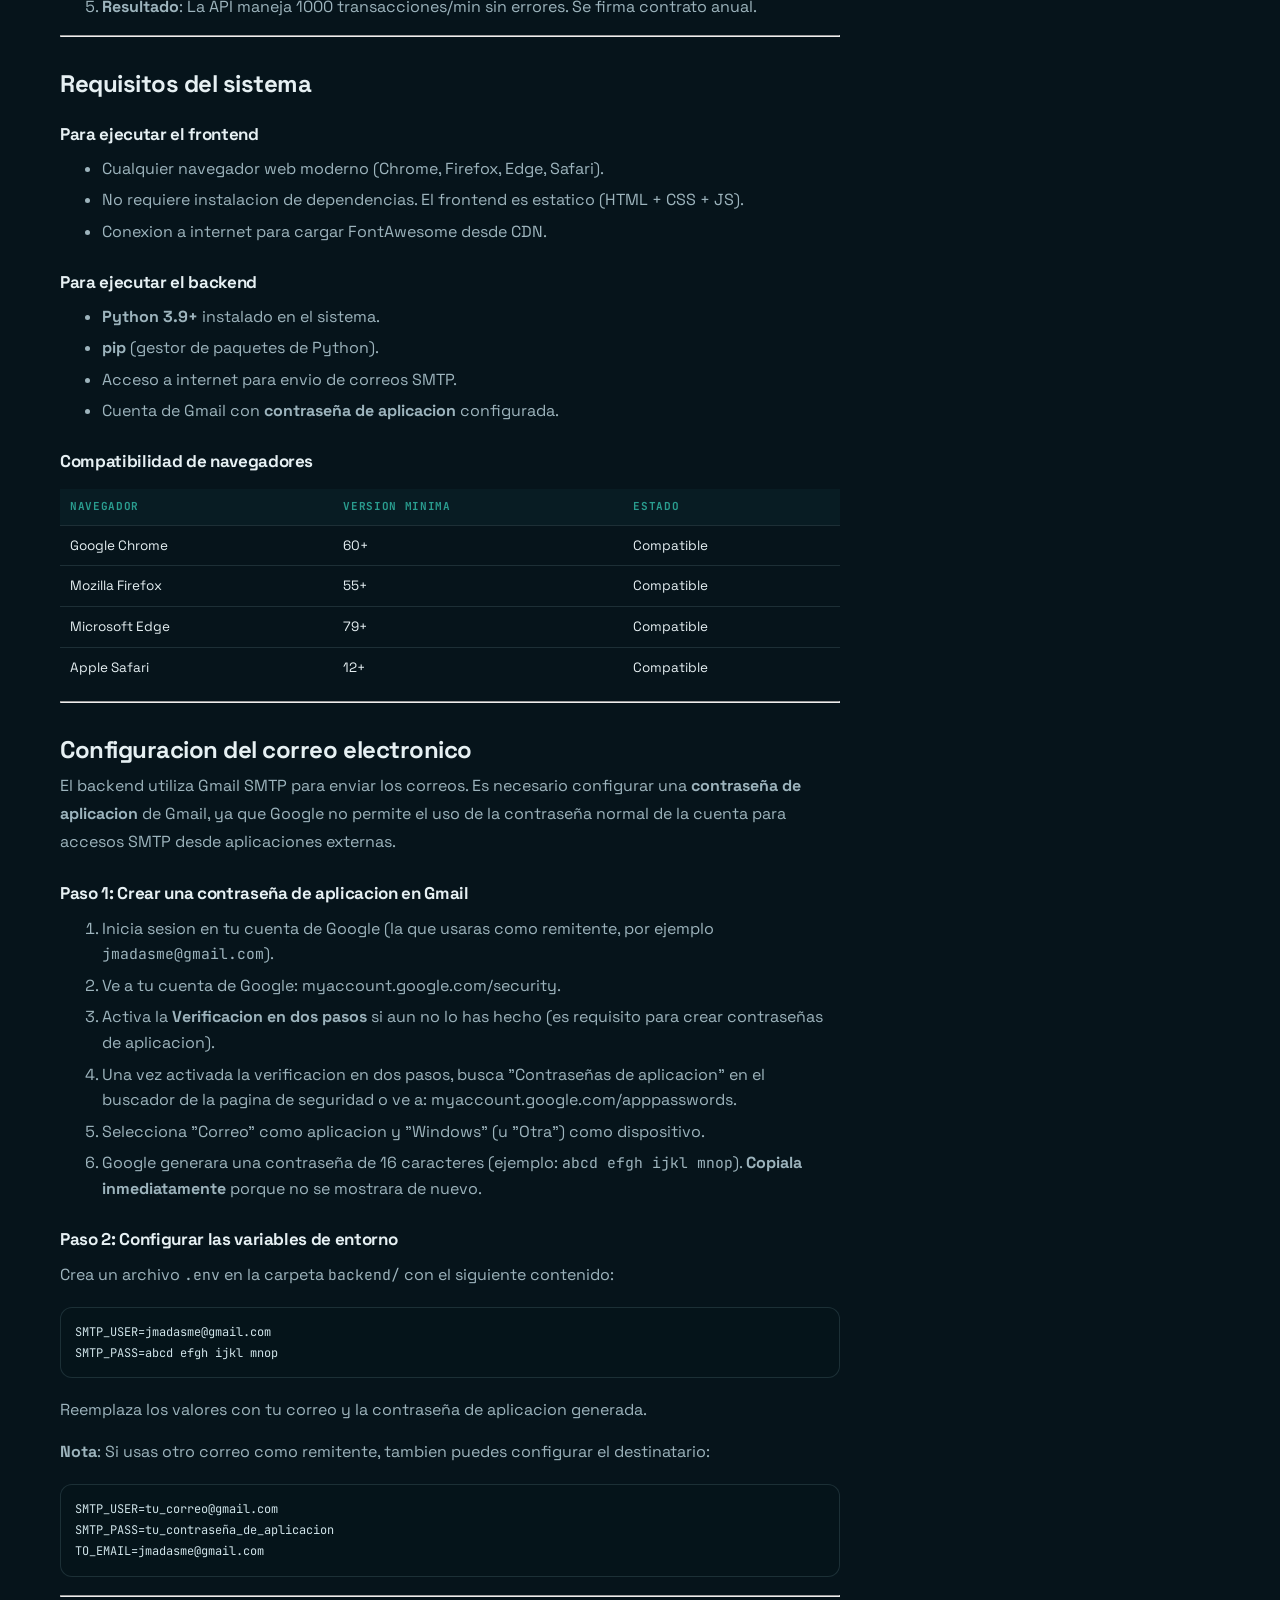
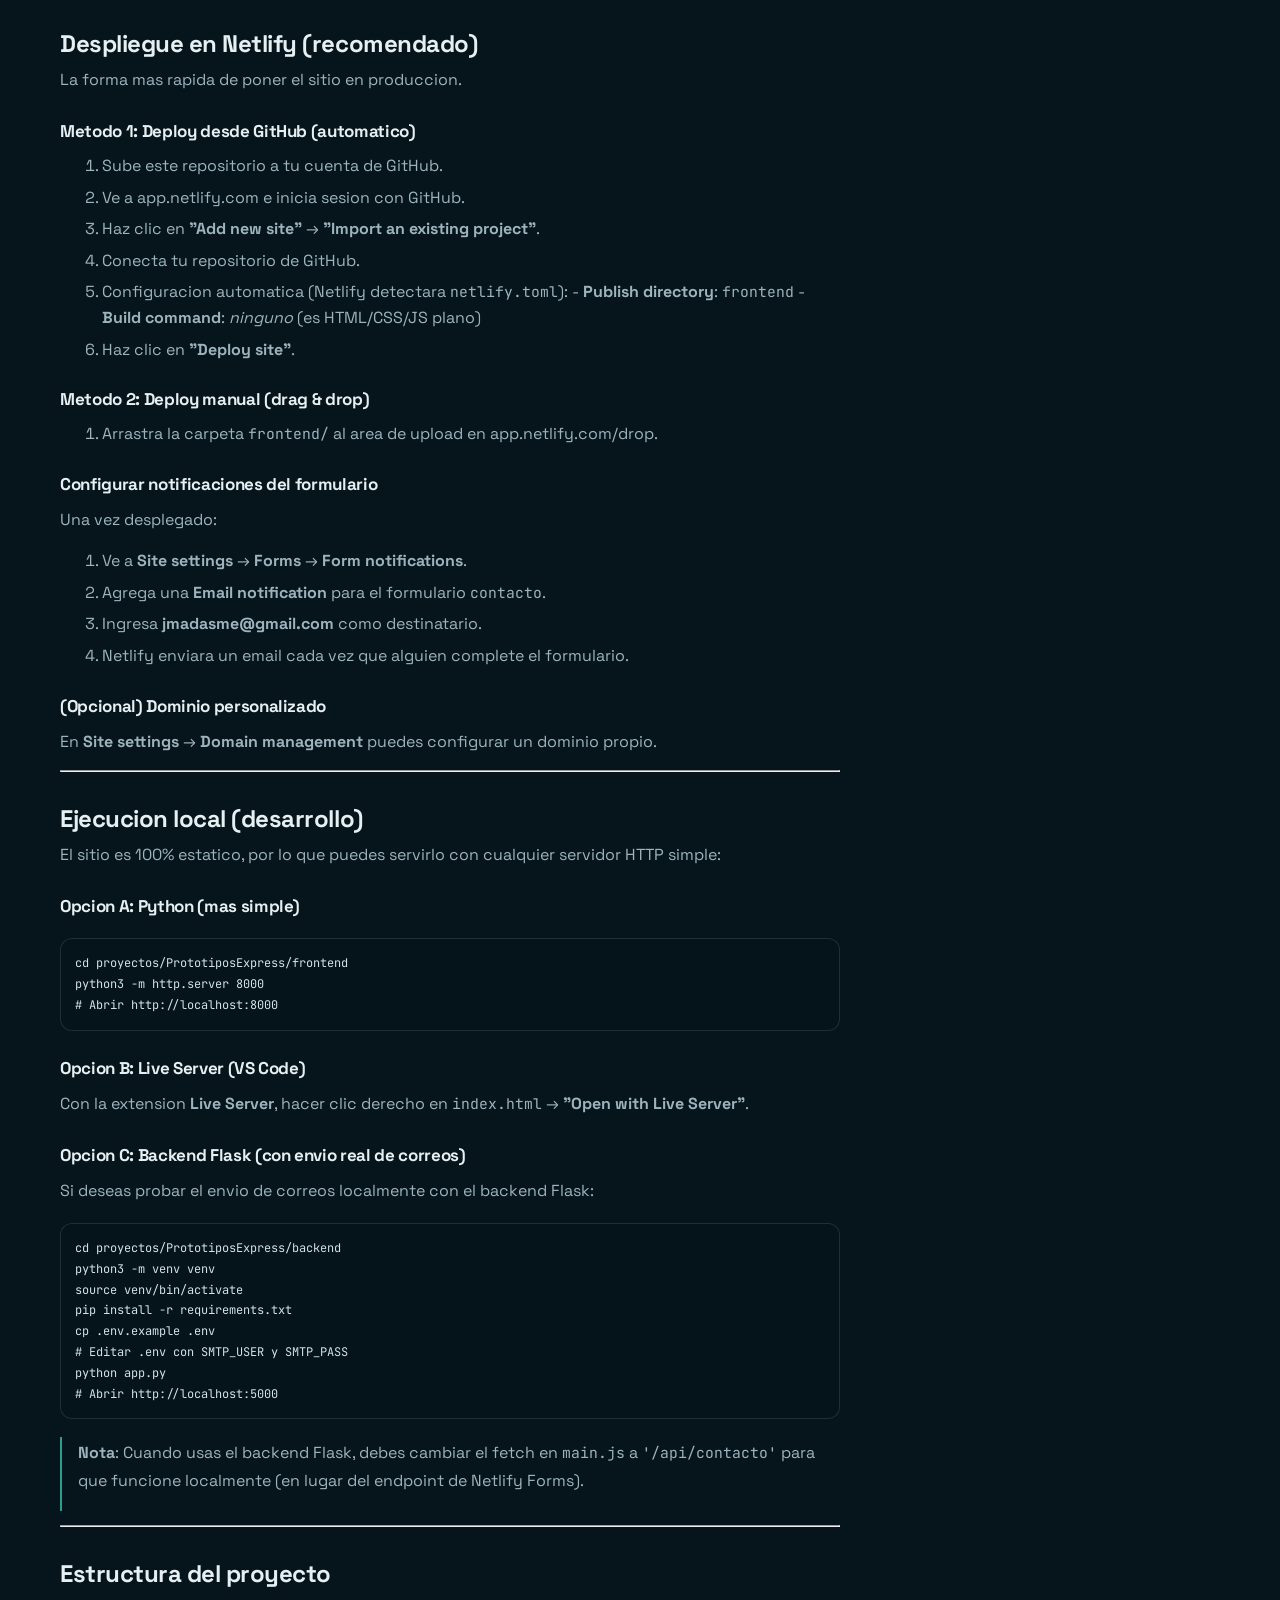
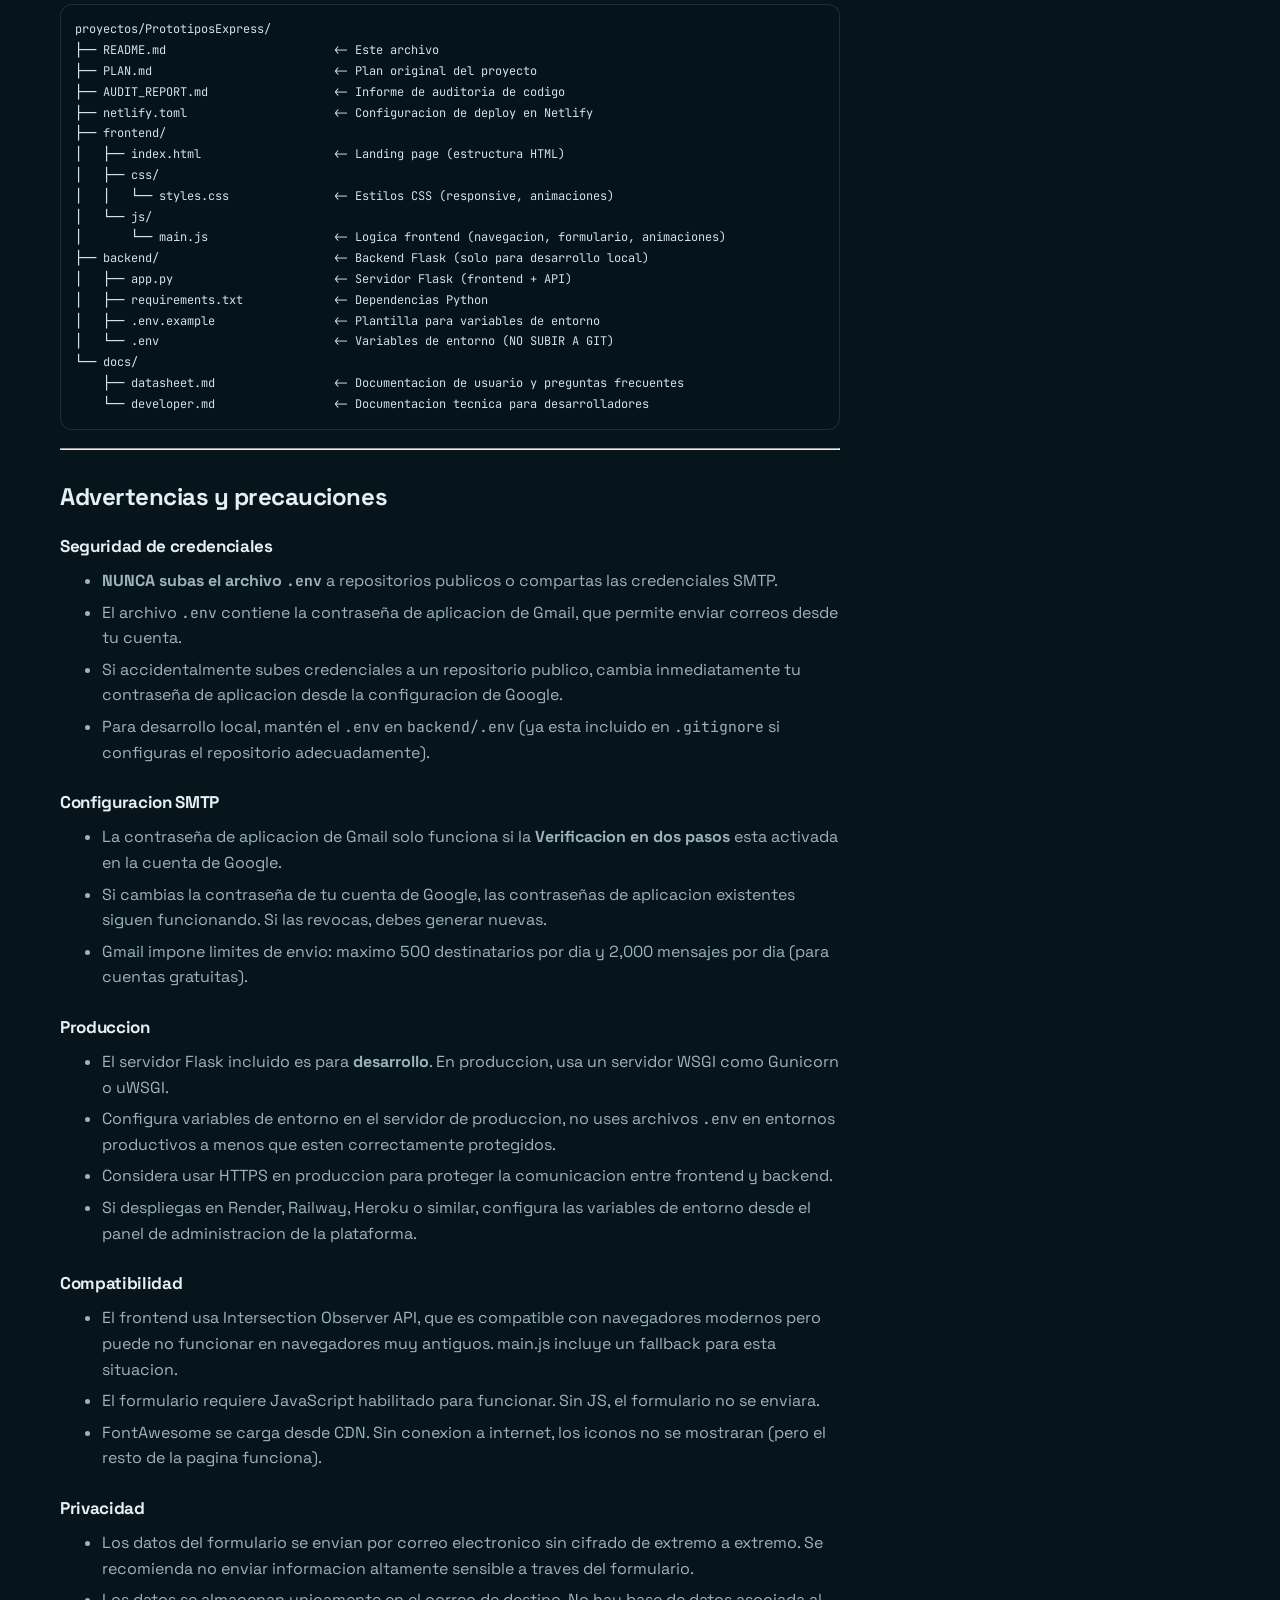
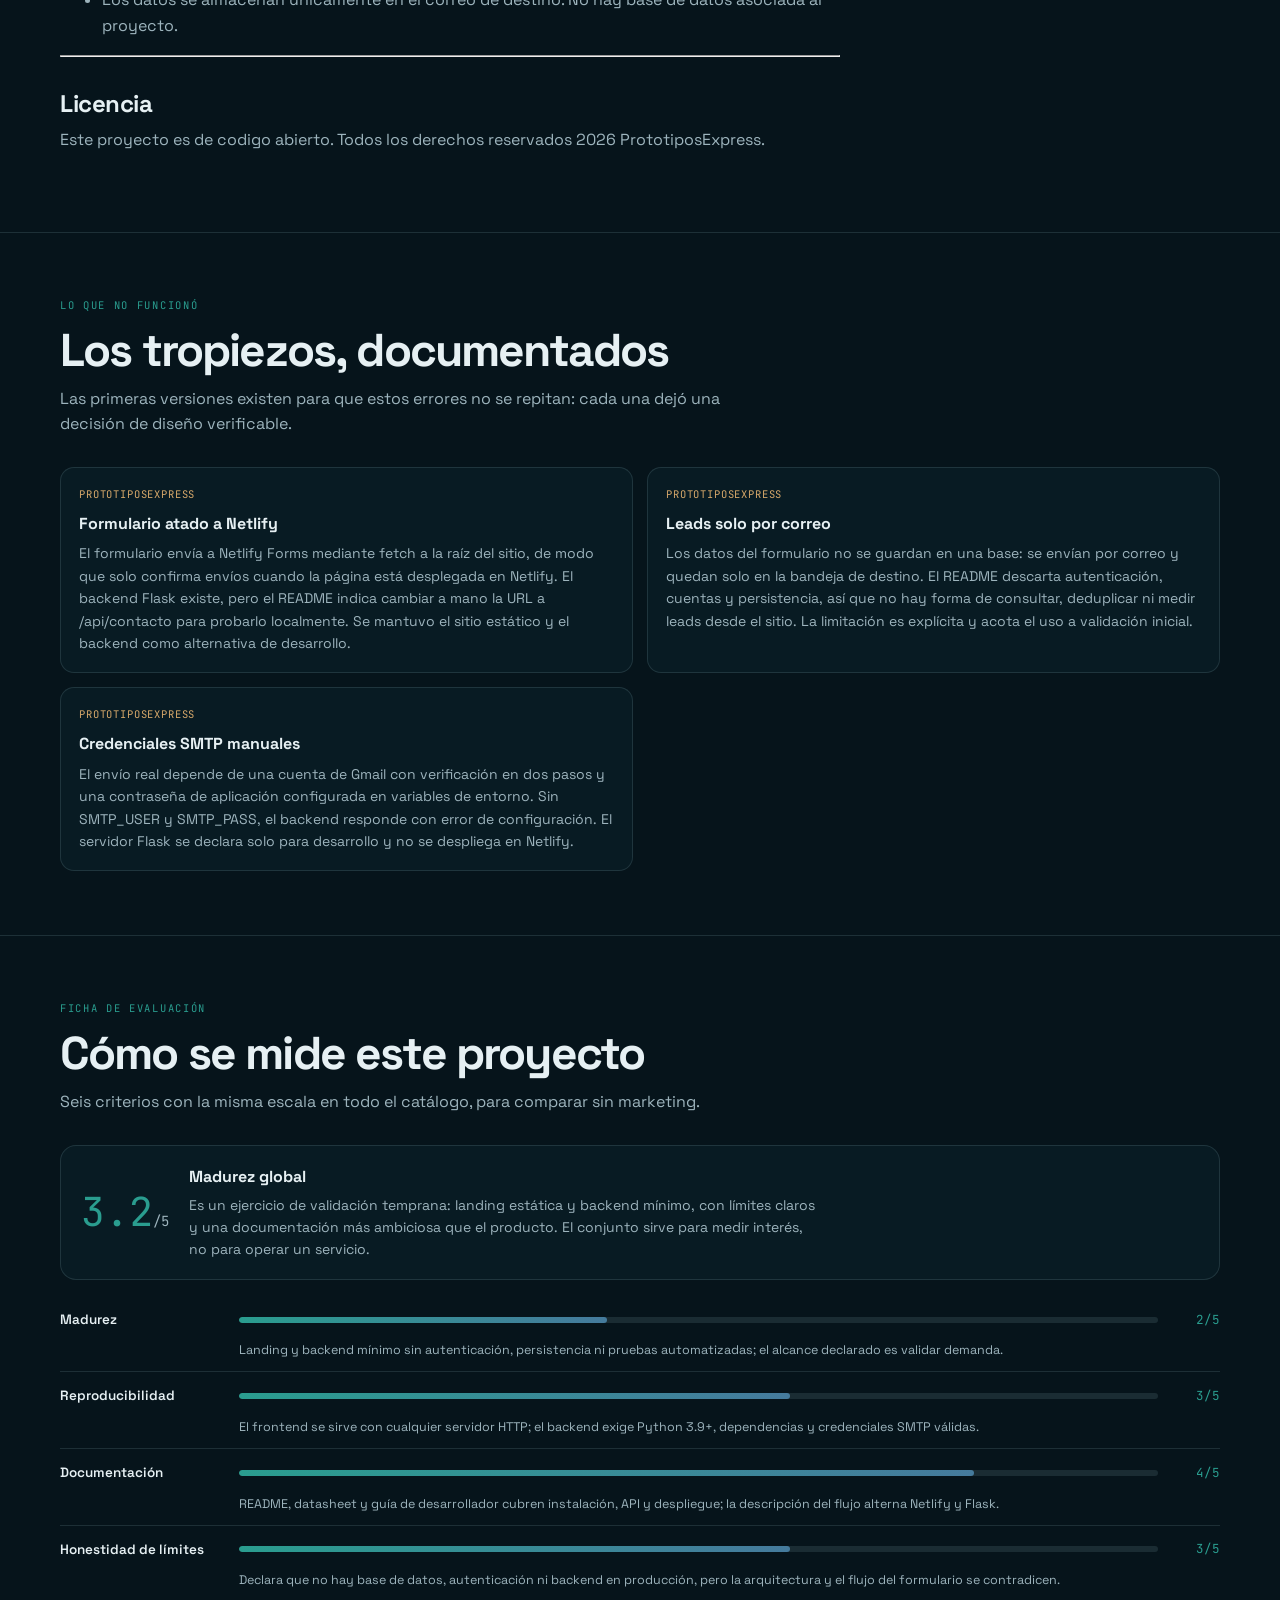
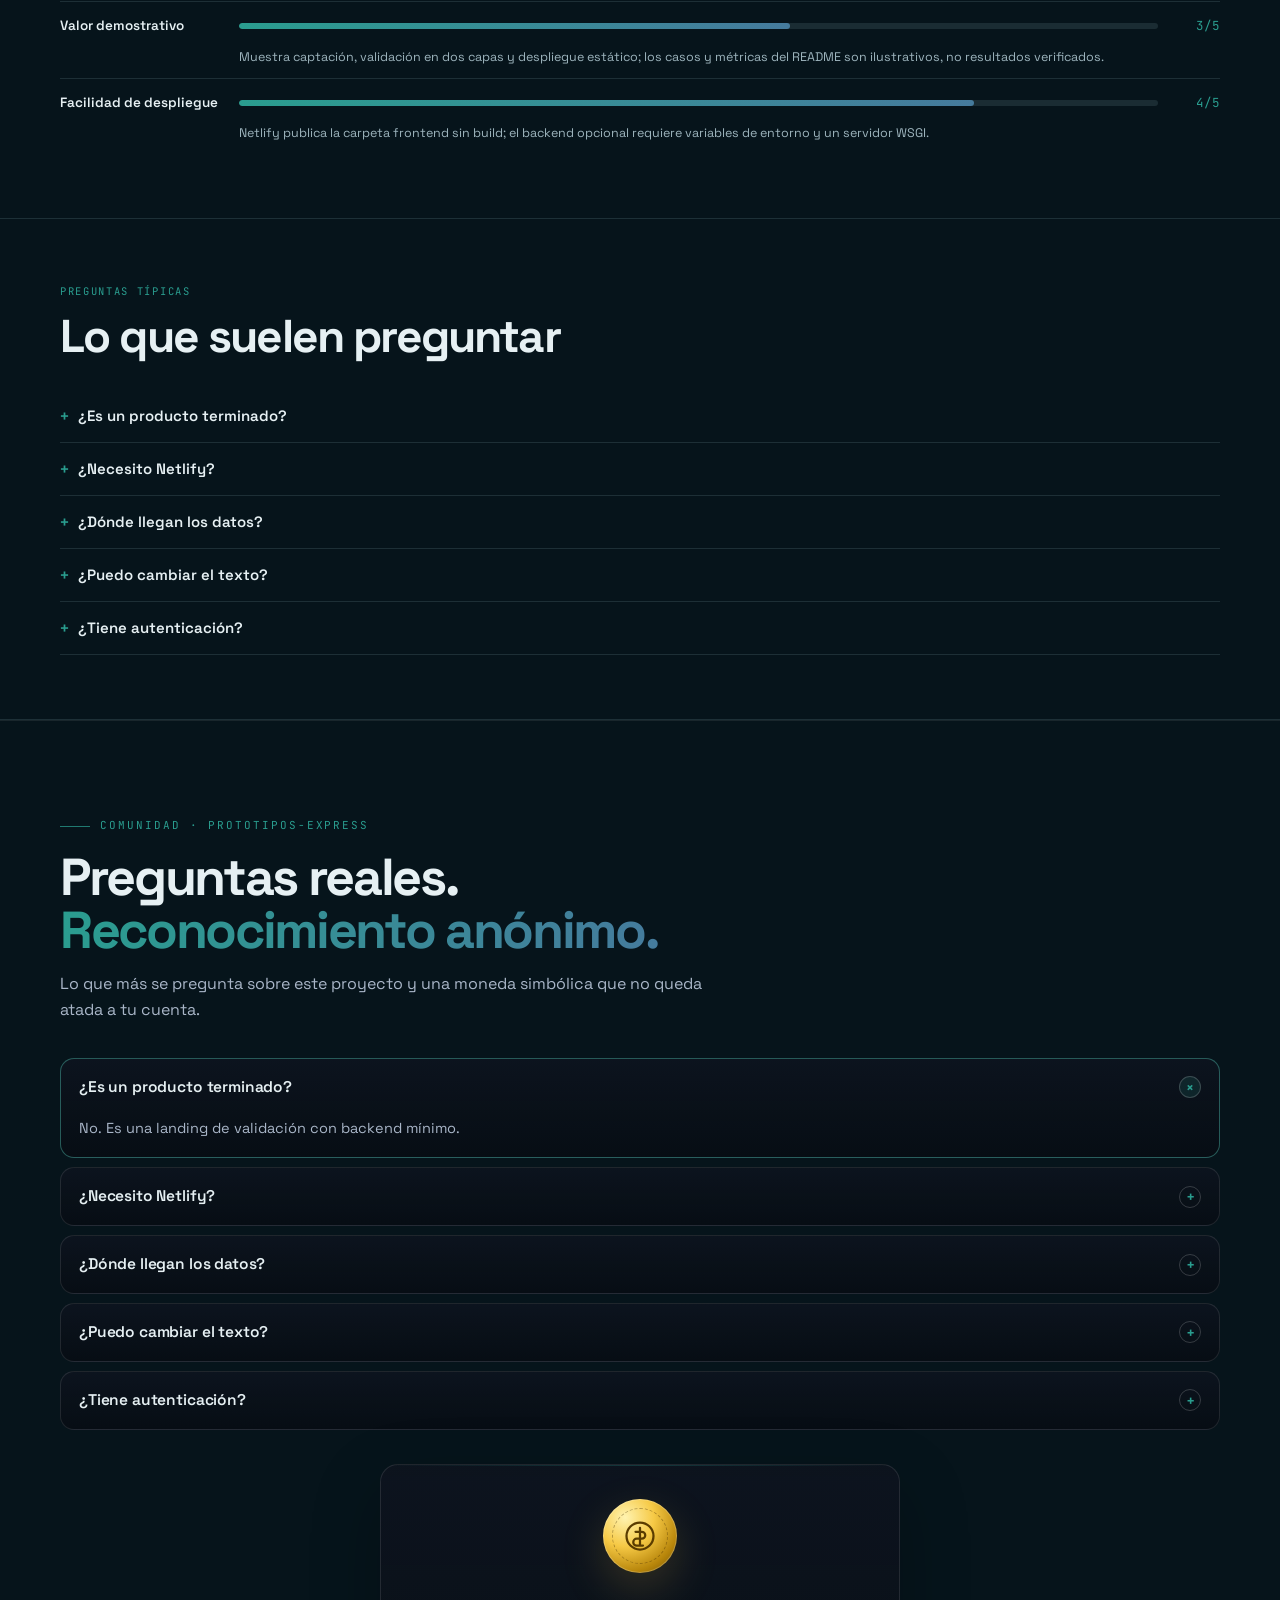
==== commit 1bb74989: "docs: README y landing con concepto, tropiezos, evaluación y FAQ" ====
--- a/docs/index.html
+++ b/docs/index.html
@@ -134,6 +134,75 @@
   .stat{border-right:0;border-bottom:1px solid var(--line)}
   h1{font-size:42px}
 }
+
+/* ── Contenido heredado del proyecto original, en clave sobria ── */
+.rich{max-width:78ch}
+.rich p{margin:0 0 14px;color:#c3d4da}
+.rich h3{margin:26px 0 10px;font-size:19px;letter-spacing:-.02em}
+.rich h4{margin:22px 0 8px;font-size:15px;letter-spacing:-.01em}
+.rich ul,.rich ol{margin:0 0 16px;padding-left:22px;color:#c3d4da}
+.rich li{margin:0 0 6px}
+.rich figure{margin:22px 0;border:1px solid var(--line);border-radius:16px;padding:10px;background:rgba(11,34,43,.5)}
+.rich figure img{width:100%;display:block;border-radius:10px}
+.rich figcaption{font-family:var(--mono);font-size:11px;color:var(--muted);margin-top:9px;line-height:1.5}
+.rich .table-wrap{overflow-x:auto;margin:18px 0;border:1px solid var(--line);border-radius:12px}
+.rich table{border-collapse:collapse;width:100%;font-size:13.5px}
+.rich th,.rich td{padding:9px 12px;border-bottom:1px solid var(--line);text-align:left;vertical-align:top}
+.rich th{font-family:var(--mono);font-size:10.5px;letter-spacing:.08em;text-transform:uppercase;color:var(--muted);background:rgba(11,34,43,.6)}
+.rich tr:last-child td{border-bottom:0}
+.rich pre{margin:18px 0;padding:14px 16px;border:1px solid var(--line);border-radius:12px;background:#04141a;overflow-x:auto;font-family:var(--mono);font-size:12px;line-height:1.6;color:#cfe3e8}
+.rich code{font-family:var(--mono);font-size:.92em}
+.rich .note{margin:18px 0;padding:13px 16px;border-left:2px solid var(--accent);background:rgba(42,157,143,.07);color:#c3d4da;font-size:14px}
+.rich .card-grid{display:grid;grid-template-columns:repeat(auto-fit,minmax(220px,1fr));gap:14px;margin:18px 0}
+.rich .card-grid .card{margin:0}
+
+
+.rich h3{margin:26px 0 8px}
+.rich p{margin:0 0 14px;color:var(--muted);line-height:1.7}
+.fail-grid{display:grid;grid-template-columns:repeat(2,minmax(0,1fr));gap:14px;margin-top:6px}
+.fail{background:rgba(11,34,43,.55);border:1px solid var(--line);border-radius:14px;padding:18px}
+.fail .v{font-family:var(--mono);font-size:10.5px;letter-spacing:.08em;text-transform:uppercase;color:var(--warm,#D6A86A)}
+.fail h3{font-size:16px;margin:8px 0 6px}
+.fail p{font-size:14px;margin:0;color:var(--muted)}
+.rating-head{display:flex;align-items:center;gap:20px;margin:6px 0 18px;padding:18px 20px;border:1px solid var(--line);border-radius:16px;background:rgba(11,34,43,.55)}
+.rating-avg{font-family:var(--mono);font-size:40px;line-height:1;color:var(--accent)}
+.rating-avg small{font-size:14px;color:var(--muted)}
+.rating-head p{margin:4px 0 0;font-size:14px;color:var(--muted);max-width:70ch}
+.rating{display:grid;gap:2px}
+.rating-row{display:grid;grid-template-columns:165px minmax(90px,1fr) 48px;gap:14px;align-items:center;padding:11px 0;border-bottom:1px solid var(--line)}
+.rating-row:last-child{border-bottom:0}
+.rating-name{font-size:13.5px;font-weight:600}
+.rating-bar{height:6px;border-radius:99px;background:rgba(148,190,200,.14);overflow:hidden}
+.rating-bar i{display:block;height:100%;border-radius:99px;background:linear-gradient(90deg,var(--accent),var(--accent2))}
+.rating-score{font-family:var(--mono);font-size:12.5px;color:var(--accent);text-align:right}
+.rating-note{grid-column:2/-1;font-size:12.5px;color:var(--muted);margin-top:-4px}
+.faq{display:grid;gap:0;margin-top:4px}
+.faq details{border-bottom:1px solid var(--line);padding:14px 0}
+.faq summary{cursor:pointer;font-weight:600;font-size:15px;list-style:none}
+.faq summary::-webkit-details-marker{display:none}
+.faq summary::before{content:"+";display:inline-block;width:18px;color:var(--accent);font-family:var(--mono)}
+.faq details[open] summary::before{content:"–"}
+.faq p{margin:10px 0 0 18px;font-size:14px;color:var(--muted)}
+@media(max-width:720px){
+  .fail-grid{grid-template-columns:1fr}
+  .rating-head{flex-direction:column;align-items:flex-start}
+  .rating-row{grid-template-columns:120px 1fr 44px}
+}
+
+
+.detail h2{margin:34px 0 10px;font-size:24px;letter-spacing:-.02em}
+.detail h3{margin:24px 0 8px;font-size:17px}
+.detail p{margin:0 0 14px;color:var(--muted);line-height:1.75}
+.detail ul,.detail ol{margin:0 0 16px 20px;color:var(--muted)}
+.detail li{margin:6px 0}
+.detail table{width:100%;border-collapse:collapse;margin:14px 0;font-size:13.5px}
+.detail th,.detail td{border-bottom:1px solid var(--line);padding:9px 10px;text-align:left;vertical-align:top}
+.detail th{font-family:var(--mono);font-size:11px;text-transform:uppercase;letter-spacing:.06em;color:var(--accent)}
+.detail pre{background:rgba(6,20,27,.75);border:1px solid var(--line);border-radius:12px;padding:14px;overflow:auto;font-size:13px}
+.detail code{font-family:var(--mono);font-size:.92em}
+.detail img{max-width:100%;border-radius:12px;border:1px solid var(--line)}
+.detail blockquote{border-left:2px solid var(--accent);margin:14px 0;padding:2px 0 2px 16px;color:var(--muted)}
+
 </style>
 <link rel="stylesheet" href="assets/community.css?v=1">
 </head>
@@ -182,35 +251,394 @@
   <a href="https://github.com/jmadasme/prototipos-express/tree/main/versions/PrototiposExpress" target="_blank" rel="noopener">Ver carpeta <svg viewBox="0 0 24 24" width="13" height="13" fill="none" stroke="currentColor" stroke-width="1.7" stroke-linecap="round" stroke-linejoin="round" aria-hidden="true"><path d="M5 12h14M13 6l6 6-6 6"/></svg></a>
 </article></div>
 </div></section>
-
-<section class="section tight"><div class="wrap">
-  <div class="section-head reveal"><div class="kicker">03 — Cómo se usa</div><h2>De la carpeta a la práctica.</h2></div>
-  <div class="timeline"><div class="step reveal"><div class="step-n">01</div><h4>Revisá la propuesta</h4><p>El texto y el formulario son el núcleo.</p></div><div class="step reveal"><div class="step-n">02</div><h4>Configurá el backend</h4><p>Variables de entorno para el envío.</p></div><div class="step reveal"><div class="step-n">03</div><h4>Desplegá en Netlify</h4><p>Build y ruta de funciones según el README.</p></div><div class="step reveal"><div class="step-n">04</div><h4>Medí respuestas</h4><p>Sin datos no hay validación.</p></div></div>
-</div></section>
-
-<section class="section tight"><div class="wrap">
-  <div class="section-head reveal"><div class="kicker">04 — Decisiones</div><h2>Lo que lo hace distinto</h2></div>
-  <div class="features"><div class="feature reveal"><h4>Alcance corto</h4><p>Una hipótesis por prototipo.</p></div><div class="feature reveal"><h4>Netlify</h4><p>Deploy sin administrar servidores.</p></div><div class="feature reveal"><h4>Formulario</h4><p>Captura de interesados.</p></div><div class="feature reveal"><h4>Backend mínimo</h4><p>Solo lo necesario para recibir.</p></div><div class="feature reveal"><h4>Diseño directo</h4><p>Mensaje antes que decoración.</p></div><div class="feature reveal"><h4>Documentado</h4><p>Datasheet y guía de código.</p></div></div>
-</div></section>
-
-<section class="section tight" id="stack"><div class="wrap">
-  <div class="section-head reveal"><div class="kicker">05 — Stack y arranque</div><h2>Con qué está construido</h2></div>
-  <div class="stack-grid">
-    <div class="reveal"><div class="chips"><span class="chip">HTML/CSS/JS</span><span class="chip">Node.js</span><span class="chip">Netlify</span></div><div class="note"><svg viewBox="0 0 24 24" width="16" height="16" fill="none" stroke="currentColor" stroke-width="1.7" stroke-linecap="round" stroke-linejoin="round" aria-hidden="true"><path d="m5 12 4 4L19 6"/></svg><span>Las variables de entorno y el destino de los formularios no se incluyen. Sin ellas el backend no envía nada.</span></div></div>
-    <div class="terminal reveal"><div class="terminal-bar"><span class="dot"></span><span class="dot"></span><span class="dot"></span></div><pre>git clone https://github.com/jmadasme/prototipos-express.git
-cd prototipos-express/versions/PrototiposExpress
-# revisá el README para build y variables de entorno
-npm install &amp;&amp; npm run dev</pre></div>
-  </div>
-</div></section>
-
-<section class="section tight" id="docs"><div class="wrap">
-  <div class="section-head reveal"><div class="kicker">06 — Documentación</div><h2>Para usar y para entender.</h2><p class="section-sub">Cada documento está en el repositorio, versionado junto al código.</p></div>
-  <div class="docs"><a class="doc reveal" href="https://github.com/jmadasme/prototipos-express/blob/main/docs/datasheet.md" target="_blank" rel="noopener"><span class="tag">DATASHEET</span><h4>Manual de operación</h4><p>Instalación, configuración, uso y diagnóstico.</p></a><a class="doc reveal" href="https://github.com/jmadasme/prototipos-express/blob/main/docs/developer.md" target="_blank" rel="noopener"><span class="tag">DEVELOPER</span><h4>Guía de código</h4><p>Arquitectura, módulos, contratos y extensión.</p></a><a class="doc reveal" href="https://github.com/jmadasme/prototipos-express/blob/main/docs/REFERENCES.md" target="_blank" rel="noopener"><span class="tag">REFERENCES</span><h4>Referencias</h4><p>Estándares, librerías y fuentes oficiales.</p></a></div>
-</div></section>
-
-<section class="section tight"><div class="wrap"><div class="note reveal"><svg viewBox="0 0 24 24" width="16" height="16" fill="none" stroke="currentColor" stroke-width="1.7" stroke-linecap="round" stroke-linejoin="round" aria-hidden="true"><path d="M4 19.5A2.5 2.5 0 0 1 6.5 17H20"/><path d="M6.5 2H20v20H6.5A2.5 2.5 0 0 1 4 19.5v-15A2.5 2.5 0 0 1 6.5 2z"/></svg><span><strong>Preservación:</strong> las versiones se copiaron sin <code>.git</code>, <code>node_modules</code>, entornos virtuales, compilados ni bases de datos. Los tokens y claves detectados fueron redactados; las plantillas <code>.example</code> se conservan. Las limitaciones conocidas están en la documentación, no escondidas.</span></div></div></section>
-
+<section class="section tight"><div class="wrap"><div class="section-head reveal"><div class="kicker">El concepto</div><h2>Qué es y por qué existe</h2></div><div class="rich reveal"><p>Prototipos Express es una landing de captación para un servicio de prototipado rápido de software y hardware. Presenta la propuesta, nueve áreas tecnológicas y un formulario para solicitar una reunión; el producto visible es la página más un backend mínimo que entrega los contactos por correo.</p><p>Está destinada a pymes y equipos que necesitan validar una idea antes de financiar un desarrollo completo. Su valor está en el alcance corto: una hipótesis, un formulario y una vía de contacto medible. No es una plataforma de gestión ni un producto terminado; es un instrumento para comprobar demanda con bajo costo y decidir después.</p></div></div></section>
+<section class="section tight"><div class="wrap"><div class="section-head reveal"><div class="kicker">El proyecto en detalle</div><h2>Documentación preservada</h2><p class="section-sub">El README original de la versión de referencia, completo.</p></div><div class="detail rich reveal">
+<p>Landing page profesional para la captura de interesados en servicios de prototipado rapido de soluciones de software y hardware. El sistema permite que un cliente potencial solicite una reunion sin compromiso, detalle su necesidad y plazo deseado, y reciba un prototipo funcional gratuito para testeo. Solo si el prototipo demuestra valor real, el cliente paga por el servicio.</p>
+<hr/>
+<h2 id="indice">Indice</h2>
+<ul>
+<li><a href="#descripcion-del-servicio">Descripcion del servicio</a></li>
+<li><a href="#principio-de-funcionamiento">Principio de funcionamiento</a></li>
+<li><a href="#tecnologias-ofrecidas">Tecnologias ofrecidas</a></li>
+<li><a href="#arquitectura-del-sistema">Arquitectura del sistema</a></li>
+<li><a href="#forma-de-operar-para-el-cliente">Forma de operar (para el cliente)</a></li>
+<li><a href="#ejemplos-de-uso">Ejemplos de uso</a></li>
+<li><a href="#requisitos-del-sistema">Requisitos del sistema</a></li>
+<li><a href="#configuracion-del-correo-electronico">Configuracion del correo electronico</a></li>
+<li><a href="#ejecucion-local-del-proyecto">Ejecucion local del proyecto</a></li>
+<li><a href="#estructura-del-proyecto">Estructura del proyecto</a></li>
+<li><a href="#advertencias-y-precauciones">Advertencias y precauciones</a></li>
+</ul>
+<hr/>
+<h2 id="descripcion-del-servicio">Descripcion del servicio</h2>
+<p><strong>PrototiposExpress</strong> es un servicio de prototipado rapido que transforma conceptos e ideas en prototipos funcionales reales de software y hardware, sin costo inicial para el cliente. El equipo esta compuesto por <strong>6 tecnicos altamente capacitados</strong> con movilizacion propia y experiencia comprobada en industrias exigentes como casinos, financieras, retail y banca.</p>
+<p>La propuesta de valor es simple: el cliente no arriesga nada. PrototiposExpress desarrolla un prototipo funcional, el cliente lo prueba en su entorno real, y solo si encuentra valor tangible, se acuerda un modelo de pago justo.</p>
+<hr/>
+<h2 id="principio-de-funcionamiento">Principio de funcionamiento</h2>
+<p>El servicio opera bajo un modelo de <strong>captura de necesidad - prototipado - testeo gratuito - pago por valor</strong>:</p>
+<pre><code>Solicitud de reunion
+        |
+        v
+Captura de necesidad y deadline
+        |
+        v
+Desarrollo de prototipo funcional (sin costo)
+        |
+        v
+Periodo de pruebas sin compromiso
+        |
+        v
+Si hay valor real -&gt; Pago por servicio
+Si no hay valor -&gt; Sin costo, sin compromiso
+</code></pre>
+<h3 id="detalle-del-ciclo">Detalle del ciclo</h3>
+<ol>
+<li><strong>Solicitud de reunion</strong>: El cliente completa un formulario en la landing page con sus datos, descripcion de la necesidad y plazo deseado.</li>
+<li><strong>Analisis de requerimientos</strong>: El equipo de PrototiposExpress se reune con el cliente (presencial o virtual) para entender a fondo el problema, el alcance y las restricciones tecnicas.</li>
+<li><strong>Prototipado funcional</strong>: Se desarrolla un prototipo real y funcional de la solucion, utilizando las tecnologias mas adecuadas para el caso.</li>
+<li><strong>Pruebas sin costo</strong>: El cliente recibe el prototipo y lo evalua en su entorno real durante el periodo acordado, sin ningun compromiso de pago.</li>
+<li><strong>Pago por valor</strong>: Si el prototipo demuestra valor real para el negocio del cliente, se acuerda un modelo de servicio justo. En caso contrario, no hay costo alguno.</li>
+</ol>
+<hr/>
+<h2 id="tecnologias-ofrecidas">Tecnologias ofrecidas</h2>
+<p>PrototiposExpress abarca <strong>9 areas tecnologicas</strong> para cubrir practicamente cualquier necesidad de prototipado:</p>
+<table>
+<thead>
+<tr>
+<th>Categoria</th>
+<th>Tecnologias</th>
+<th>Aplicaciones tipicas</th>
+</tr>
+</thead>
+<tbody>
+<tr>
+<td><strong>Web</strong></td>
+<td>Frontend + Backend (HTML, CSS, JavaScript, Python, etc.)</td>
+<td>Aplicaciones web completas, paneles de control, portales</td>
+</tr>
+<tr>
+<td><strong>Escritorio Windows</strong></td>
+<td>.exe, .msi, .NET, C++</td>
+<td>Programas nativos Windows con interfaz grafica profesional</td>
+</tr>
+<tr>
+<td><strong>Escritorio Linux (Debian)</strong></td>
+<td>GTK, Qt, Python, aplicaciones nativas</td>
+<td>Software para distribuciones Debian y derivadas (Ubuntu, Mint)</td>
+</tr>
+<tr>
+<td><strong>Servicios / APIs</strong></td>
+<td>Flask, REST, microservicios, procesos background</td>
+<td>APIs REST, automatizacion, integracion de sistemas</td>
+</tr>
+<tr>
+<td><strong>Hardware WiFi</strong></td>
+<td>ESP32, ESP8266</td>
+<td>IoT, sensores inalambricos, domotica, monitoreo remoto</td>
+</tr>
+<tr>
+<td><strong>Bluetooth / BLE</strong></td>
+<td>HC-05, HC-06, nRF, BLE</td>
+<td>Comunicacion inalambrica de corto alcance, beacons, perifericos</td>
+</tr>
+<tr>
+<td><strong>LoRa</strong></td>
+<td>SX127x, Heltec, LPWAN</td>
+<td>Comunicacion de largo alcance y bajo consumo, sensores remotos</td>
+</tr>
+<tr>
+<td><strong>Ethernet</strong></td>
+<td>Conexion por cable, servidores embebidos</td>
+<td>IoT industrial, sistemas criticos, comunicacion cableada</td>
+</tr>
+<tr>
+<td><strong>Radiofrecuencia</strong></td>
+<td>433 MHz, 315 MHz, nRF24L01</td>
+<td>Telemetria, control remoto, sensores inalambricos de bajo costo</td>
+</tr>
+</tbody>
+</table>
+<hr/>
+<h2 id="arquitectura-del-sistema">Arquitectura del sistema</h2>
+<p>El proyecto es un <strong>sitio 100% estatico</strong> (HTML + CSS + JS plano) optimizado para <strong>Netlify</strong>. El formulario de contacto utiliza <strong>Netlify Forms</strong>, que captura los datos automaticamente y los entrega via notificacion por email sin necesidad de backend.</p>
+<pre><code>+------------------------------------------------------------------+
+|                    NETLIFY (Hosting + Forms)                       |
+|                                                                   |
+|   https://prototiposexpress.netlify.app/                           |
+|          |                                                         |
+|   GET /  ---------&gt;  frontend/index.html  (Landing page)          |
+|   GET /css/* -----&gt;  styles.css  (Estilos y animaciones)          |
+|   GET /js/* ------&gt;  main.js     (Logica de cliente)              |
+|          |                                                         |
+|   POST / (Form AJAX) ---&gt; Netlify Forms captura los datos         |
+|          |                    y envia notificacion email           |
+|   +------------------------------------------------------------+  |
+|   | Frontend:                                                   |  |
+|   | - Landing page profesional                                  |  |
+|   | - Formulario de contacto con validacion en tiempo real      |  |
+|   | - Animaciones de scroll con Intersection Observer           |  |
+|   | - Diseño responsive (320px a 1920px+)                       |  |
+|   | - Navegacion suave entre secciones                          |  |
+|   | - Envio AJAX a Netlify Forms                                |  |
+|   +------------------------------------------------------------+  |
++------------------------------------------------------------------+
+                               |
+              Netlify Forms (notificacion email)
+                               |
++------------------------------v------------------------------------+
+|                       CORREO DESTINO                               |
+|                                                                   |
+|   jmadasme@gmail.com                                               |
+|   (configurable desde dashboard Netlify)                          |
++------------------------------------------------------------------+
+</code></pre>
+<blockquote>
+<p><strong>Nota</strong>: Localmente, el formulario envia los datos a Netlify Forms solo cuando el sitio esta desplegado en Netlify. Para desarrollo local, el formulario mostrara un mensaje de confirmacion simulado (ver seccion de Ejecucion Local).</p>
+</blockquote>
+<h3 id="flujo-de-datos-del-formulario">Flujo de datos del formulario</h3>
+<ol>
+<li>El usuario completa el formulario en la landing page y hace clic en "Enviar solicitud".</li>
+<li>El frontend (main.js) valida cada campo en tiempo real: campos vacios, formato de email, formato de telefono, fecha valida.</li>
+<li>Si la validacion es exitosa, se realiza una peticion <code>fetch POST /api/contacto</code> con un JSON que contiene <code>{nombre, email, telefono, empresa, necesidad, plazo}</code>.</li>
+<li>El backend Flask recibe los datos, los valida nuevamente (doblez defensivo), compone un email con formato HTML profesional y lo envia via SMTP de Gmail.</li>
+<li>El backend responde con <code>{"status": "ok"}</code> en caso de exito, o <code>{"status": "error", "message": "..."}</code> en caso de error.</li>
+<li>El frontend muestra un mensaje de exito o error al usuario segun la respuesta.</li>
+</ol>
+<hr/>
+<h2 id="forma-de-operar-para-el-cliente">Forma de operar (para el cliente)</h2>
+<h3 id="paso-1-acceder-a-la-landing-page">Paso 1: Acceder a la landing page</h3>
+<p>Abre la pagina web de PrototiposExpress en tu navegador. La pagina se carga con un diseno moderno y oscuro, con navegacion superior fija.</p>
+<h3 id="paso-2-conocer-el-servicio">Paso 2: Conocer el servicio</h3>
+<p>Navega por las secciones para entender como funciona el servicio, que tecnologias ofrecemos y en que industrias tenemos experiencia:
+- <strong>Como funciona</strong>: Explica el pipeline de 5 pasos.
+- <strong>Tecnologias</strong>: Muestra las 9 areas tecnologicas que dominamos.
+- <strong>Industrias</strong>: Sectores donde tenemos experiencia comprobada.
+- <strong>Equipo</strong>: Informacion sobre los 6 tecnicos.
+- <strong>Por que nosotros</strong>: Diferenciadores clave.</p>
+<h3 id="paso-3-solicitar-una-reunion">Paso 3: Solicitar una reunion</h3>
+<p>Desplazate hasta la seccion "Solicita tu reunion" (o haz clic en el boton "Solicitar reunion" en el menu de navegacion). Completa el formulario con:</p>
+<ul>
+<li><strong>Nombre completo</strong>: Tu nombre o el de tu empresa.</li>
+<li><strong>Correo electronico</strong>: Un email valido donde recibir la respuesta.</li>
+<li><strong>Telefono</strong>: Numero de contacto.</li>
+<li><strong>Empresa</strong>: Nombre de tu organizacion.</li>
+<li><strong>Describe tu necesidad</strong>: Explica tu idea, el problema que resuelve y la tecnologia que imaginas. Cuanto mas detalle, mejor.</li>
+<li><strong>Plazo deseado</strong>: Fecha estimada en la que necesitas el prototipo.</li>
+</ul>
+<h3 id="paso-4-envio-y-confirmacion">Paso 4: Envio y confirmacion</h3>
+<p>Haz clic en "Enviar solicitud". Recibiras una confirmacion visual en la pagina indicando que tu solicitud fue enviada con exito. El equipo de PrototiposExpress te contactara en un maximo de <strong>24 horas</strong> para agendar una reunion sin compromiso.</p>
+<h3 id="paso-5-reunion-y-prototipado">Paso 5: Reunion y prototipado</h3>
+<p>Tras la reunion, el equipo analizara tus requerimientos y desarrollara un prototipo funcional. Recibiras el prototipo para pruebas sin ningun costo inicial.</p>
+<hr/>
+<h2 id="ejemplos-de-uso">Ejemplos de uso</h2>
+<h3 id="ejemplo-1-sistema-de-monitoreo-de-temperatura-con-lora">Ejemplo 1: Sistema de monitoreo de temperatura con LoRa</h3>
+<p>Un cliente del sector agricola necesita monitorear la temperatura de sus invernaderos en tiempo real:</p>
+<ol>
+<li><strong>Solicitud</strong>: Completa el formulario indicando necesidad de monitoreo IoT, plazo de 3 semanas.</li>
+<li><strong>Reunion</strong>: Se acuerda usar sensores con modulo LoRa SX1278 para largo alcance.</li>
+<li><strong>Prototipo</strong>: Se entregan 3 nodos sensores con LoRa + gateway central con dashboard web.</li>
+<li><strong>Pruebas</strong>: El cliente instala los sensores en sus invernaderos durante 2 semanas.</li>
+<li><strong>Resultado</strong>: El sistema funciona correctamente, reduciendo perdidas en un 15%. Se acuerda un servicio de mantenimiento y escalado.</li>
+</ol>
+<h3 id="ejemplo-2-aplicacion-de-escritorio-para-gestion-de-inventario">Ejemplo 2: Aplicacion de escritorio para gestion de inventario</h3>
+<p>Un retail necesita una aplicacion Windows para gestionar inventario en local:</p>
+<ol>
+<li><strong>Solicitud</strong>: Formulario describiendo la necesidad de una app .exe con base de datos local.</li>
+<li><strong>Reunion</strong>: Se definen funcionalidades: escaneo de codigos de barras, reportes, exportacion a Excel.</li>
+<li><strong>Prototipo</strong>: Se entrega un instalador .msi con la aplicacion funcional.</li>
+<li><strong>Pruebas</strong>: El cliente prueba en 3 sucursales durante 1 mes.</li>
+<li><strong>Resultado</strong>: La aplicacion agiliza el inventario en un 40%. Se acuerda licenciamiento por sucursal.</li>
+</ol>
+<h3 id="ejemplo-3-api-rest-para-integracion-bancaria">Ejemplo 3: API REST para integracion bancaria</h3>
+<p>Una fintech necesita una API para procesar pagos:</p>
+<ol>
+<li><strong>Solicitud</strong>: Formulario detallando la necesidad de una API REST con autenticacion.</li>
+<li><strong>Reunion</strong>: Se definen endpoints, esquemas de datos, requisitos de seguridad.</li>
+<li><strong>Prototipo</strong>: Se entrega API Flask con documentacion Swagger, endpoints funcionales.</li>
+<li><strong>Pruebas</strong>: El equipo de la fintech integra la API en su entorno de pruebas.</li>
+<li><strong>Resultado</strong>: La API maneja 1000 transacciones/min sin errores. Se firma contrato anual.</li>
+</ol>
+<hr/>
+<h2 id="requisitos-del-sistema">Requisitos del sistema</h2>
+<h3 id="para-ejecutar-el-frontend">Para ejecutar el frontend</h3>
+<ul>
+<li>Cualquier navegador web moderno (Chrome, Firefox, Edge, Safari).</li>
+<li>No requiere instalacion de dependencias. El frontend es estatico (HTML + CSS + JS).</li>
+<li>Conexion a internet para cargar FontAwesome desde CDN.</li>
+</ul>
+<h3 id="para-ejecutar-el-backend">Para ejecutar el backend</h3>
+<ul>
+<li><strong>Python 3.9+</strong> instalado en el sistema.</li>
+<li><strong>pip</strong> (gestor de paquetes de Python).</li>
+<li>Acceso a internet para envio de correos SMTP.</li>
+<li>Cuenta de Gmail con <strong>contraseña de aplicacion</strong> configurada.</li>
+</ul>
+<h3 id="compatibilidad-de-navegadores">Compatibilidad de navegadores</h3>
+<table>
+<thead>
+<tr>
+<th>Navegador</th>
+<th>Version minima</th>
+<th>Estado</th>
+</tr>
+</thead>
+<tbody>
+<tr>
+<td>Google Chrome</td>
+<td>60+</td>
+<td>Compatible</td>
+</tr>
+<tr>
+<td>Mozilla Firefox</td>
+<td>55+</td>
+<td>Compatible</td>
+</tr>
+<tr>
+<td>Microsoft Edge</td>
+<td>79+</td>
+<td>Compatible</td>
+</tr>
+<tr>
+<td>Apple Safari</td>
+<td>12+</td>
+<td>Compatible</td>
+</tr>
+</tbody>
+</table>
+<hr/>
+<h2 id="configuracion-del-correo-electronico">Configuracion del correo electronico</h2>
+<p>El backend utiliza Gmail SMTP para enviar los correos. Es necesario configurar una <strong>contraseña de aplicacion</strong> de Gmail, ya que Google no permite el uso de la contraseña normal de la cuenta para accesos SMTP desde aplicaciones externas.</p>
+<h3 id="paso-1-crear-una-contrasena-de-aplicacion-en-gmail">Paso 1: Crear una contraseña de aplicacion en Gmail</h3>
+<ol>
+<li>Inicia sesion en tu cuenta de Google (la que usaras como remitente, por ejemplo <code>jmadasme@gmail.com</code>).</li>
+<li>Ve a tu cuenta de Google: <a href="https://myaccount.google.com/security">myaccount.google.com/security</a>.</li>
+<li>Activa la <strong>Verificacion en dos pasos</strong> si aun no lo has hecho (es requisito para crear contraseñas de aplicacion).</li>
+<li>Una vez activada la verificacion en dos pasos, busca "Contraseñas de aplicacion" en el buscador de la pagina de seguridad o ve a: <a href="https://myaccount.google.com/apppasswords">myaccount.google.com/apppasswords</a>.</li>
+<li>Selecciona "Correo" como aplicacion y "Windows" (u "Otra") como dispositivo.</li>
+<li>Google generara una contraseña de 16 caracteres (ejemplo: <code>abcd efgh ijkl mnop</code>). <strong>Copiala inmediatamente</strong> porque no se mostrara de nuevo.</li>
+</ol>
+<h3 id="paso-2-configurar-las-variables-de-entorno">Paso 2: Configurar las variables de entorno</h3>
+<p>Crea un archivo <code>.env</code> en la carpeta <code>backend/</code> con el siguiente contenido:</p>
+<pre><code class="language-env">SMTP_USER=jmadasme@gmail.com
+SMTP_PASS=abcd efgh ijkl mnop
+</code></pre>
+<p>Reemplaza los valores con tu correo y la contraseña de aplicacion generada.</p>
+<p><strong>Nota</strong>: Si usas otro correo como remitente, tambien puedes configurar el destinatario:</p>
+<pre><code class="language-env">SMTP_USER=tu_correo@gmail.com
+SMTP_PASS=tu_contraseña_de_aplicacion
+TO_EMAIL=jmadasme@gmail.com
+</code></pre>
+<hr/>
+<h2 id="despliegue-en-netlify-recomendado">Despliegue en Netlify (recomendado)</h2>
+<p>La forma mas rapida de poner el sitio en produccion.</p>
+<h3 id="metodo-1-deploy-desde-github-automatico">Metodo 1: Deploy desde GitHub (automatico)</h3>
+<ol>
+<li>Sube este repositorio a tu cuenta de GitHub.</li>
+<li>Ve a <a href="https://app.netlify.com">app.netlify.com</a> e inicia sesion con GitHub.</li>
+<li>Haz clic en <strong>"Add new site"</strong> → <strong>"Import an existing project"</strong>.</li>
+<li>Conecta tu repositorio de GitHub.</li>
+<li>Configuracion automatica (Netlify detectara <code>netlify.toml</code>):
+   - <strong>Publish directory</strong>: <code>frontend</code>
+   - <strong>Build command</strong>: <em>ninguno</em> (es HTML/CSS/JS plano)</li>
+<li>Haz clic en <strong>"Deploy site"</strong>.</li>
+</ol>
+<h3 id="metodo-2-deploy-manual-drag-drop">Metodo 2: Deploy manual (drag &amp; drop)</h3>
+<ol>
+<li>Arrastra la carpeta <code>frontend/</code> al area de upload en <a href="https://app.netlify.com/drop">app.netlify.com/drop</a>.</li>
+</ol>
+<h3 id="configurar-notificaciones-del-formulario">Configurar notificaciones del formulario</h3>
+<p>Una vez desplegado:</p>
+<ol>
+<li>Ve a <strong>Site settings</strong> → <strong>Forms</strong> → <strong>Form notifications</strong>.</li>
+<li>Agrega una <strong>Email notification</strong> para el formulario <code>contacto</code>.</li>
+<li>Ingresa <strong>jmadasme@gmail.com</strong> como destinatario.</li>
+<li>Netlify enviara un email cada vez que alguien complete el formulario.</li>
+</ol>
+<h3 id="opcional-dominio-personalizado">(Opcional) Dominio personalizado</h3>
+<p>En <strong>Site settings</strong> → <strong>Domain management</strong> puedes configurar un dominio propio.</p>
+<hr/>
+<h2 id="ejecucion-local-desarrollo">Ejecucion local (desarrollo)</h2>
+<p>El sitio es 100% estatico, por lo que puedes servirlo con cualquier servidor HTTP simple:</p>
+<h3 id="opcion-a-python-mas-simple">Opcion A: Python (mas simple)</h3>
+<pre><code class="language-bash">cd proyectos/PrototiposExpress/frontend
+python3 -m http.server 8000
+# Abrir http://localhost:8000
+</code></pre>
+<h3 id="opcion-b-live-server-vs-code">Opcion B: Live Server (VS Code)</h3>
+<p>Con la extension <strong>Live Server</strong>, hacer clic derecho en <code>index.html</code> → <strong>"Open with Live Server"</strong>.</p>
+<h3 id="opcion-c-backend-flask-con-envio-real-de-correos">Opcion C: Backend Flask (con envio real de correos)</h3>
+<p>Si deseas probar el envio de correos localmente con el backend Flask:</p>
+<pre><code class="language-bash">cd proyectos/PrototiposExpress/backend
+python3 -m venv venv
+source venv/bin/activate
+pip install -r requirements.txt
+cp .env.example .env
+# Editar .env con SMTP_USER y SMTP_PASS
+python app.py
+# Abrir http://localhost:5000
+</code></pre>
+<blockquote>
+<p><strong>Nota</strong>: Cuando usas el backend Flask, debes cambiar el fetch en <code>main.js</code> a <code>'/api/contacto'</code> para que funcione localmente (en lugar del endpoint de Netlify Forms).</p>
+</blockquote>
+<hr/>
+<h2 id="estructura-del-proyecto">Estructura del proyecto</h2>
+<pre><code>proyectos/PrototiposExpress/
+├── README.md                        &lt;- Este archivo
+├── PLAN.md                          &lt;- Plan original del proyecto
+├── AUDIT_REPORT.md                  &lt;- Informe de auditoria de codigo
+├── netlify.toml                     &lt;- Configuracion de deploy en Netlify
+├── frontend/
+│   ├── index.html                   &lt;- Landing page (estructura HTML)
+│   ├── css/
+│   │   └── styles.css               &lt;- Estilos CSS (responsive, animaciones)
+│   └── js/
+│       └── main.js                  &lt;- Logica frontend (navegacion, formulario, animaciones)
+├── backend/                         &lt;- Backend Flask (solo para desarrollo local)
+│   ├── app.py                       &lt;- Servidor Flask (frontend + API)
+│   ├── requirements.txt             &lt;- Dependencias Python
+│   ├── .env.example                 &lt;- Plantilla para variables de entorno
+│   └── .env                         &lt;- Variables de entorno (NO SUBIR A GIT)
+└── docs/
+    ├── datasheet.md                 &lt;- Documentacion de usuario y preguntas frecuentes
+    └── developer.md                 &lt;- Documentacion tecnica para desarrolladores
+</code></pre>
+<hr/>
+<h2 id="advertencias-y-precauciones">Advertencias y precauciones</h2>
+<h3 id="seguridad-de-credenciales">Seguridad de credenciales</h3>
+<ul>
+<li><strong>NUNCA subas el archivo <code>.env</code></strong> a repositorios publicos o compartas las credenciales SMTP.</li>
+<li>El archivo <code>.env</code> contiene la contraseña de aplicacion de Gmail, que permite enviar correos desde tu cuenta.</li>
+<li>Si accidentalmente subes credenciales a un repositorio publico, cambia inmediatamente tu contraseña de aplicacion desde la configuracion de Google.</li>
+<li>Para desarrollo local, mantén el <code>.env</code> en <code>backend/.env</code> (ya esta incluido en <code>.gitignore</code> si configuras el repositorio adecuadamente).</li>
+</ul>
+<h3 id="configuracion-smtp">Configuracion SMTP</h3>
+<ul>
+<li>La contraseña de aplicacion de Gmail solo funciona si la <strong>Verificacion en dos pasos</strong> esta activada en la cuenta de Google.</li>
+<li>Si cambias la contraseña de tu cuenta de Google, las contraseñas de aplicacion existentes siguen funcionando. Si las revocas, debes generar nuevas.</li>
+<li>Gmail impone limites de envio: maximo 500 destinatarios por dia y 2,000 mensajes por dia (para cuentas gratuitas).</li>
+</ul>
+<h3 id="produccion">Produccion</h3>
+<ul>
+<li>El servidor Flask incluido es para <strong>desarrollo</strong>. En produccion, usa un servidor WSGI como Gunicorn o uWSGI.</li>
+<li>Configura variables de entorno en el servidor de produccion, no uses archivos <code>.env</code> en entornos productivos a menos que esten correctamente protegidos.</li>
+<li>Considera usar HTTPS en produccion para proteger la comunicacion entre frontend y backend.</li>
+<li>Si despliegas en Render, Railway, Heroku o similar, configura las variables de entorno desde el panel de administracion de la plataforma.</li>
+</ul>
+<h3 id="compatibilidad">Compatibilidad</h3>
+<ul>
+<li>El frontend usa Intersection Observer API, que es compatible con navegadores modernos pero puede no funcionar en navegadores muy antiguos. main.js incluye un fallback para esta situacion.</li>
+<li>El formulario requiere JavaScript habilitado para funcionar. Sin JS, el formulario no se enviara.</li>
+<li>FontAwesome se carga desde CDN. Sin conexion a internet, los iconos no se mostraran (pero el resto de la pagina funciona).</li>
+</ul>
+<h3 id="privacidad">Privacidad</h3>
+<ul>
+<li>Los datos del formulario se envian por correo electronico sin cifrado de extremo a extremo. Se recomienda no enviar informacion altamente sensible a traves del formulario.</li>
+<li>Los datos se almacenan unicamente en el correo de destino. No hay base de datos asociada al proyecto.</li>
+</ul>
+<hr/>
+<h2 id="licencia">Licencia</h2>
+<p>Este proyecto es de codigo abierto. Todos los derechos reservados 2026 PrototiposExpress.</p></div></div></section>
+<section class="section tight"><div class="wrap"><div class="section-head reveal"><div class="kicker">Lo que no funcionó</div><h2>Los tropiezos, documentados</h2><p class="section-sub">Las primeras versiones existen para que estos errores no se repitan: cada una dejó una decisión de diseño verificable.</p></div><div class="fail-grid reveal"><div class="fail"><div class="v">PrototiposExpress</div><h3>Formulario atado a Netlify</h3><p>El formulario envía a Netlify Forms mediante fetch a la raíz del sitio, de modo que solo confirma envíos cuando la página está desplegada en Netlify. El backend Flask existe, pero el README indica cambiar a mano la URL a /api/contacto para probarlo localmente. Se mantuvo el sitio estático y el backend como alternativa de desarrollo.</p></div><div class="fail"><div class="v">PrototiposExpress</div><h3>Leads solo por correo</h3><p>Los datos del formulario no se guardan en una base: se envían por correo y quedan solo en la bandeja de destino. El README descarta autenticación, cuentas y persistencia, así que no hay forma de consultar, deduplicar ni medir leads desde el sitio. La limitación es explícita y acota el uso a validación inicial.</p></div><div class="fail"><div class="v">PrototiposExpress</div><h3>Credenciales SMTP manuales</h3><p>El envío real depende de una cuenta de Gmail con verificación en dos pasos y una contraseña de aplicación configurada en variables de entorno. Sin SMTP_USER y SMTP_PASS, el backend responde con error de configuración. El servidor Flask se declara solo para desarrollo y no se despliega en Netlify.</p></div></div></div></section><section class="section tight"><div class="wrap"><div class="section-head reveal"><div class="kicker">Ficha de evaluación</div><h2>Cómo se mide este proyecto</h2><p class="section-sub">Seis criterios con la misma escala en todo el catálogo, para comparar sin marketing.</p></div><div class="rating-head reveal"><div class="rating-avg">3.2<small>/5</small></div><div><strong>Madurez global</strong><p>Es un ejercicio de validación temprana: landing estática y backend mínimo, con límites claros y una documentación más ambiciosa que el producto. El conjunto sirve para medir interés, no para operar un servicio.</p></div></div><div class="rating reveal"><div class="rating-row"><div class="rating-name">Madurez</div><div class="rating-bar"><i style="width:40%"></i></div><div class="rating-score">2/5</div><div class="rating-note">Landing y backend mínimo sin autenticación, persistencia ni pruebas automatizadas; el alcance declarado es validar demanda.</div></div><div class="rating-row"><div class="rating-name">Reproducibilidad</div><div class="rating-bar"><i style="width:60%"></i></div><div class="rating-score">3/5</div><div class="rating-note">El frontend se sirve con cualquier servidor HTTP; el backend exige Python 3.9+, dependencias y credenciales SMTP válidas.</div></div><div class="rating-row"><div class="rating-name">Documentación</div><div class="rating-bar"><i style="width:80%"></i></div><div class="rating-score">4/5</div><div class="rating-note">README, datasheet y guía de desarrollador cubren instalación, API y despliegue; la descripción del flujo alterna Netlify y Flask.</div></div><div class="rating-row"><div class="rating-name">Honestidad de límites</div><div class="rating-bar"><i style="width:60%"></i></div><div class="rating-score">3/5</div><div class="rating-note">Declara que no hay base de datos, autenticación ni backend en producción, pero la arquitectura y el flujo del formulario se contradicen.</div></div><div class="rating-row"><div class="rating-name">Valor demostrativo</div><div class="rating-bar"><i style="width:60%"></i></div><div class="rating-score">3/5</div><div class="rating-note">Muestra captación, validación en dos capas y despliegue estático; los casos y métricas del README son ilustrativos, no resultados verificados.</div></div><div class="rating-row"><div class="rating-name">Facilidad de despliegue</div><div class="rating-bar"><i style="width:80%"></i></div><div class="rating-score">4/5</div><div class="rating-note">Netlify publica la carpeta frontend sin build; el backend opcional requiere variables de entorno y un servidor WSGI.</div></div></div></div></section><section class="section tight"><div class="wrap"><div class="section-head reveal"><div class="kicker">Preguntas típicas</div><h2>Lo que suelen preguntar</h2></div><div class="faq reveal"><details><summary>¿Es un producto terminado?</summary><p>No. Es una landing de validación con backend mínimo.</p></details><details><summary>¿Necesito Netlify?</summary><p>Se puede desplegar en otro hosting; la configuración incluida es para Netlify.</p></details><details><summary>¿Dónde llegan los datos?</summary><p>Al destino configurado en las variables de entorno. No hay base de datos incluida.</p></details><details><summary>¿Puedo cambiar el texto?</summary><p>Sí, es la parte que más conviene iterar.</p></details><details><summary>¿Tiene autenticación?</summary><p>No. No maneja cuentas.</p></details></div></div></section>
 <section class="cta"><div class="wrap"><div class="cta-box reveal">
   <div class="kicker">Siguiente paso</div><h2>¿Te animás?</h2>
   <p>Usá esta familia como base para prototipos express. Está documentada para que puedas entenderla, ejecutarla y continuarla sin adivinar.</p>
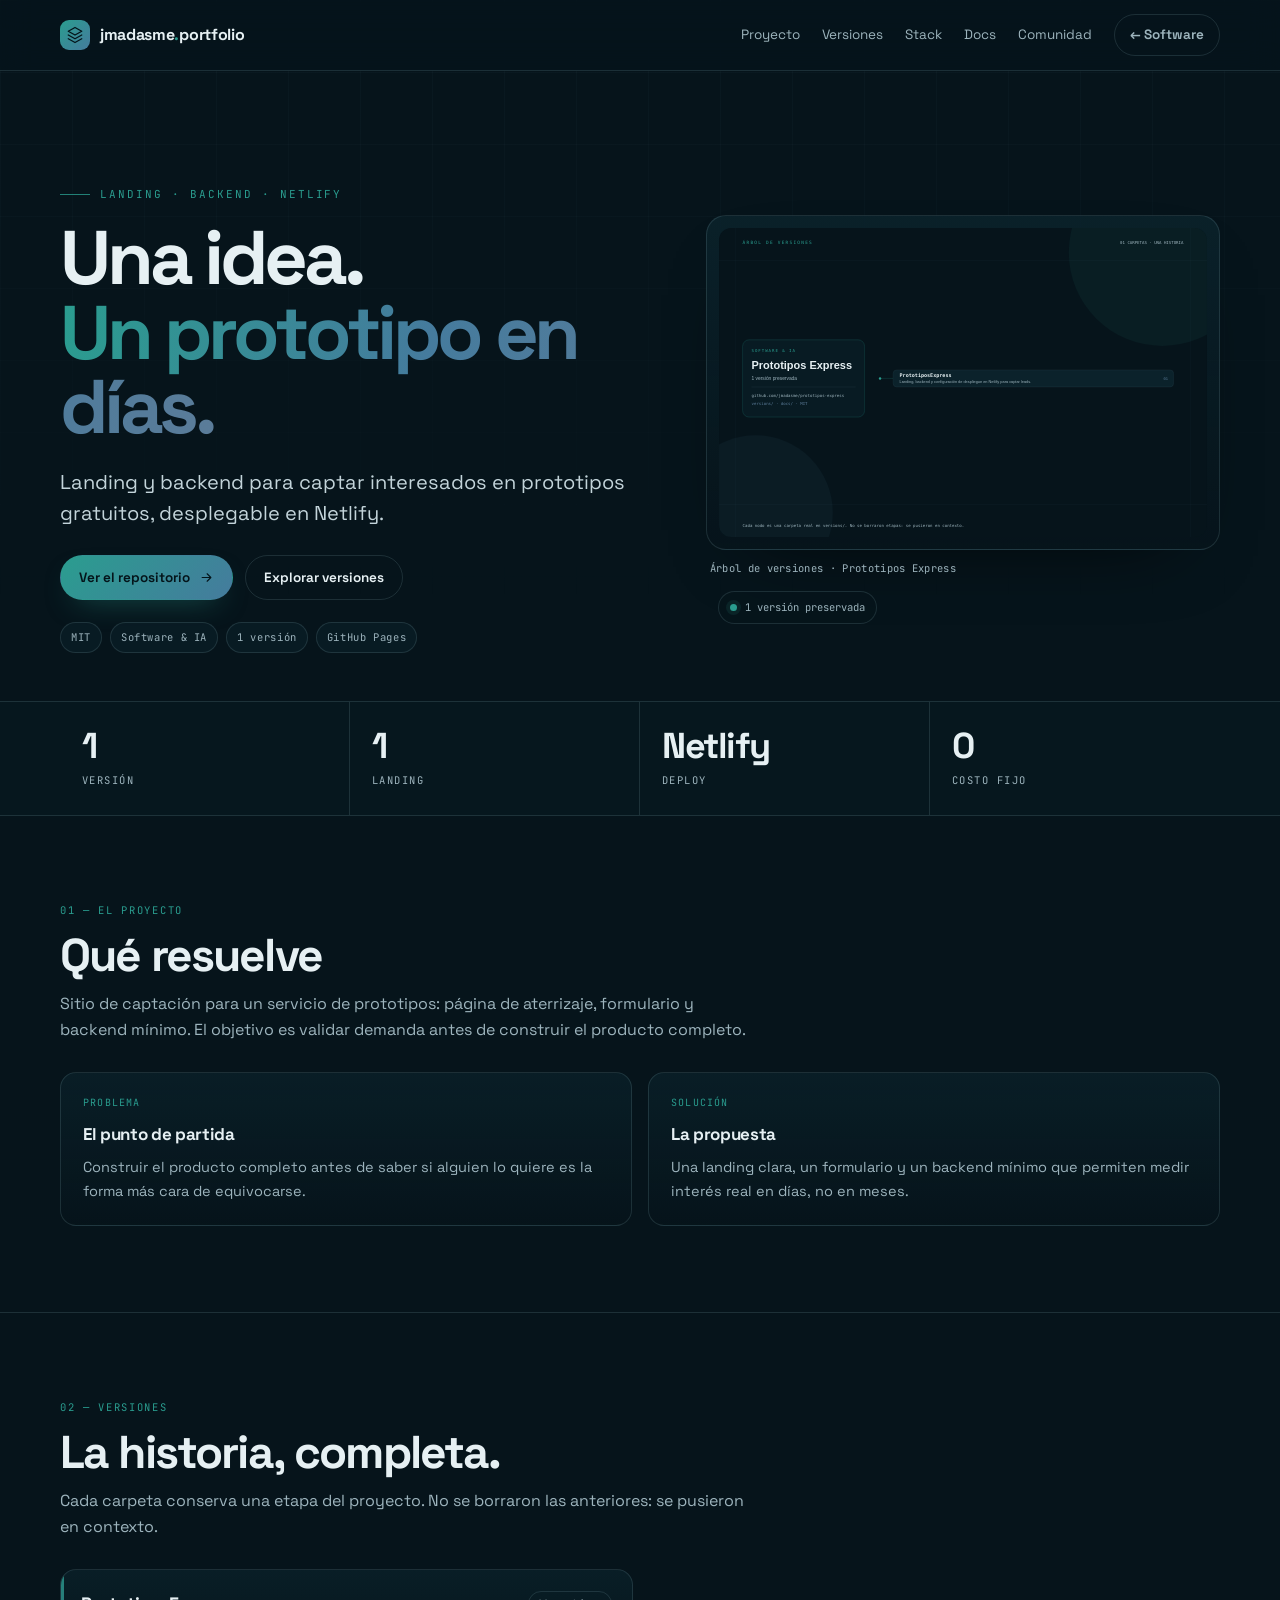
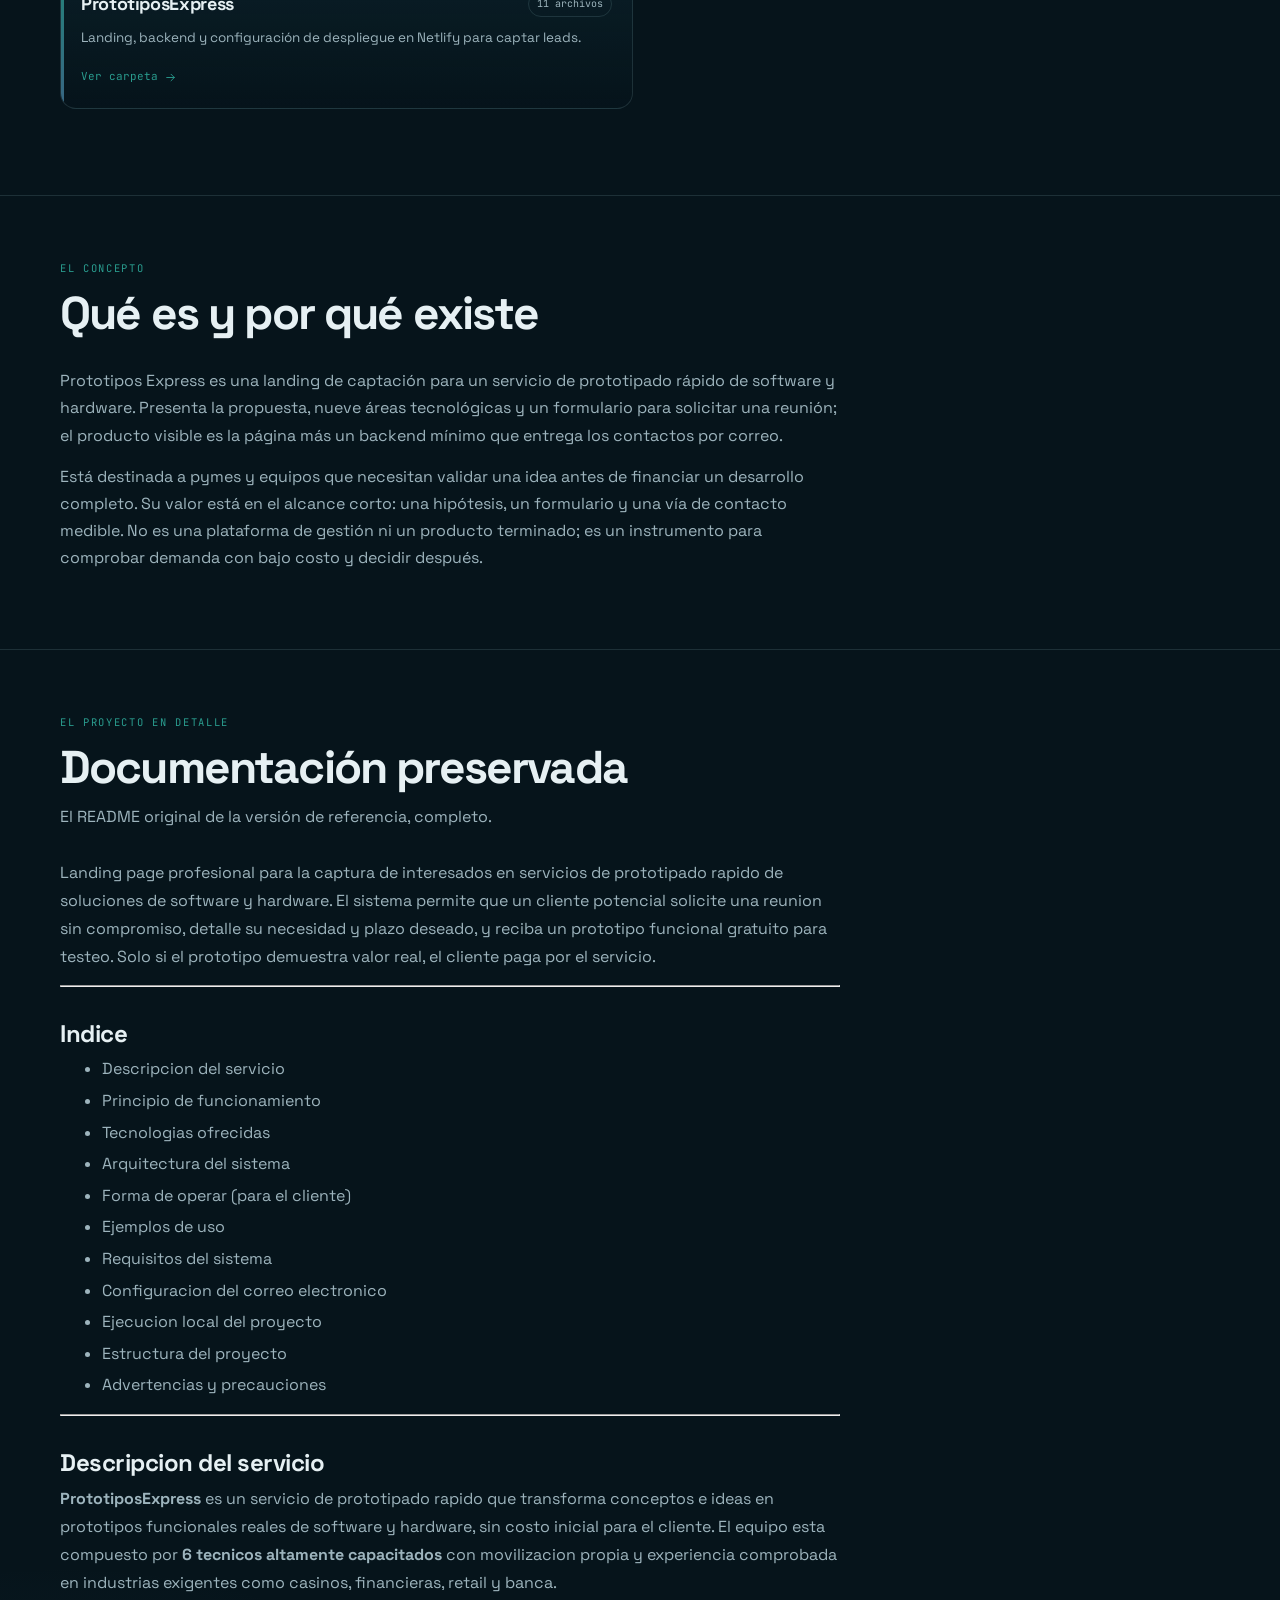
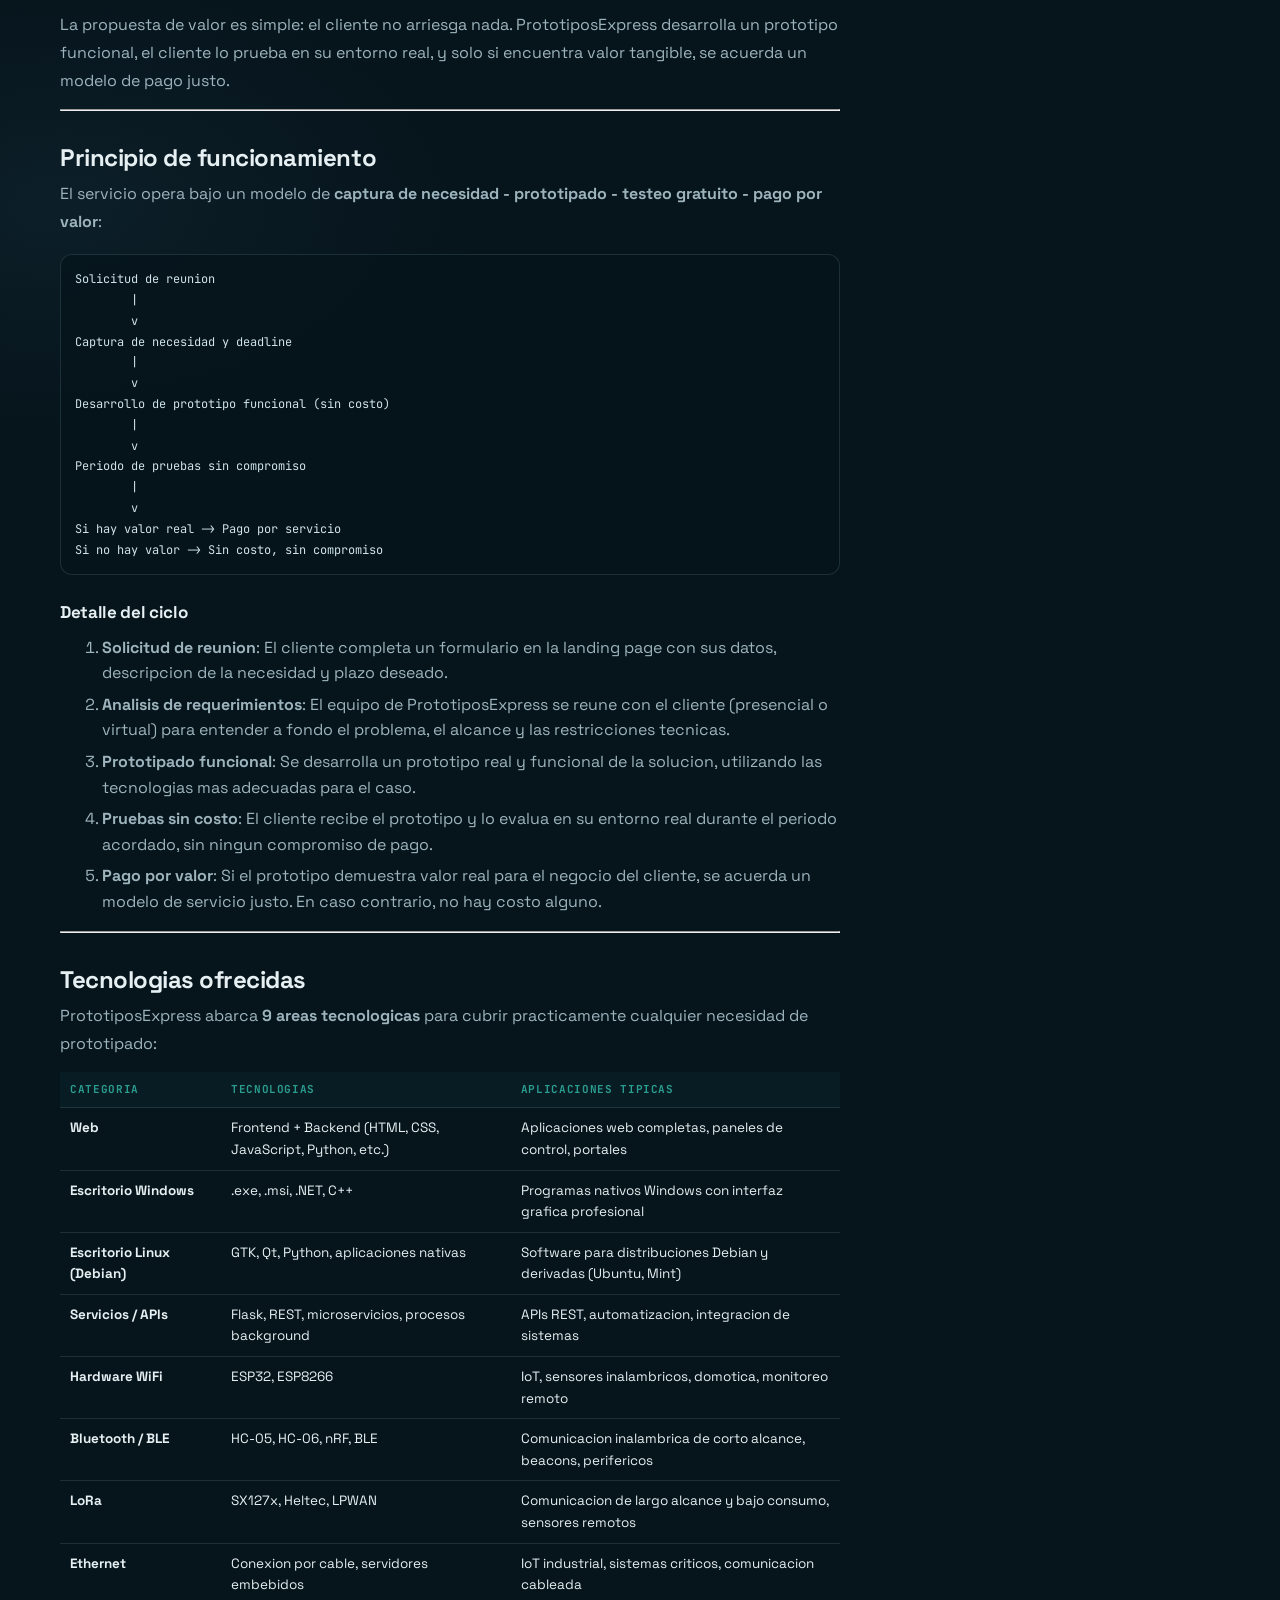
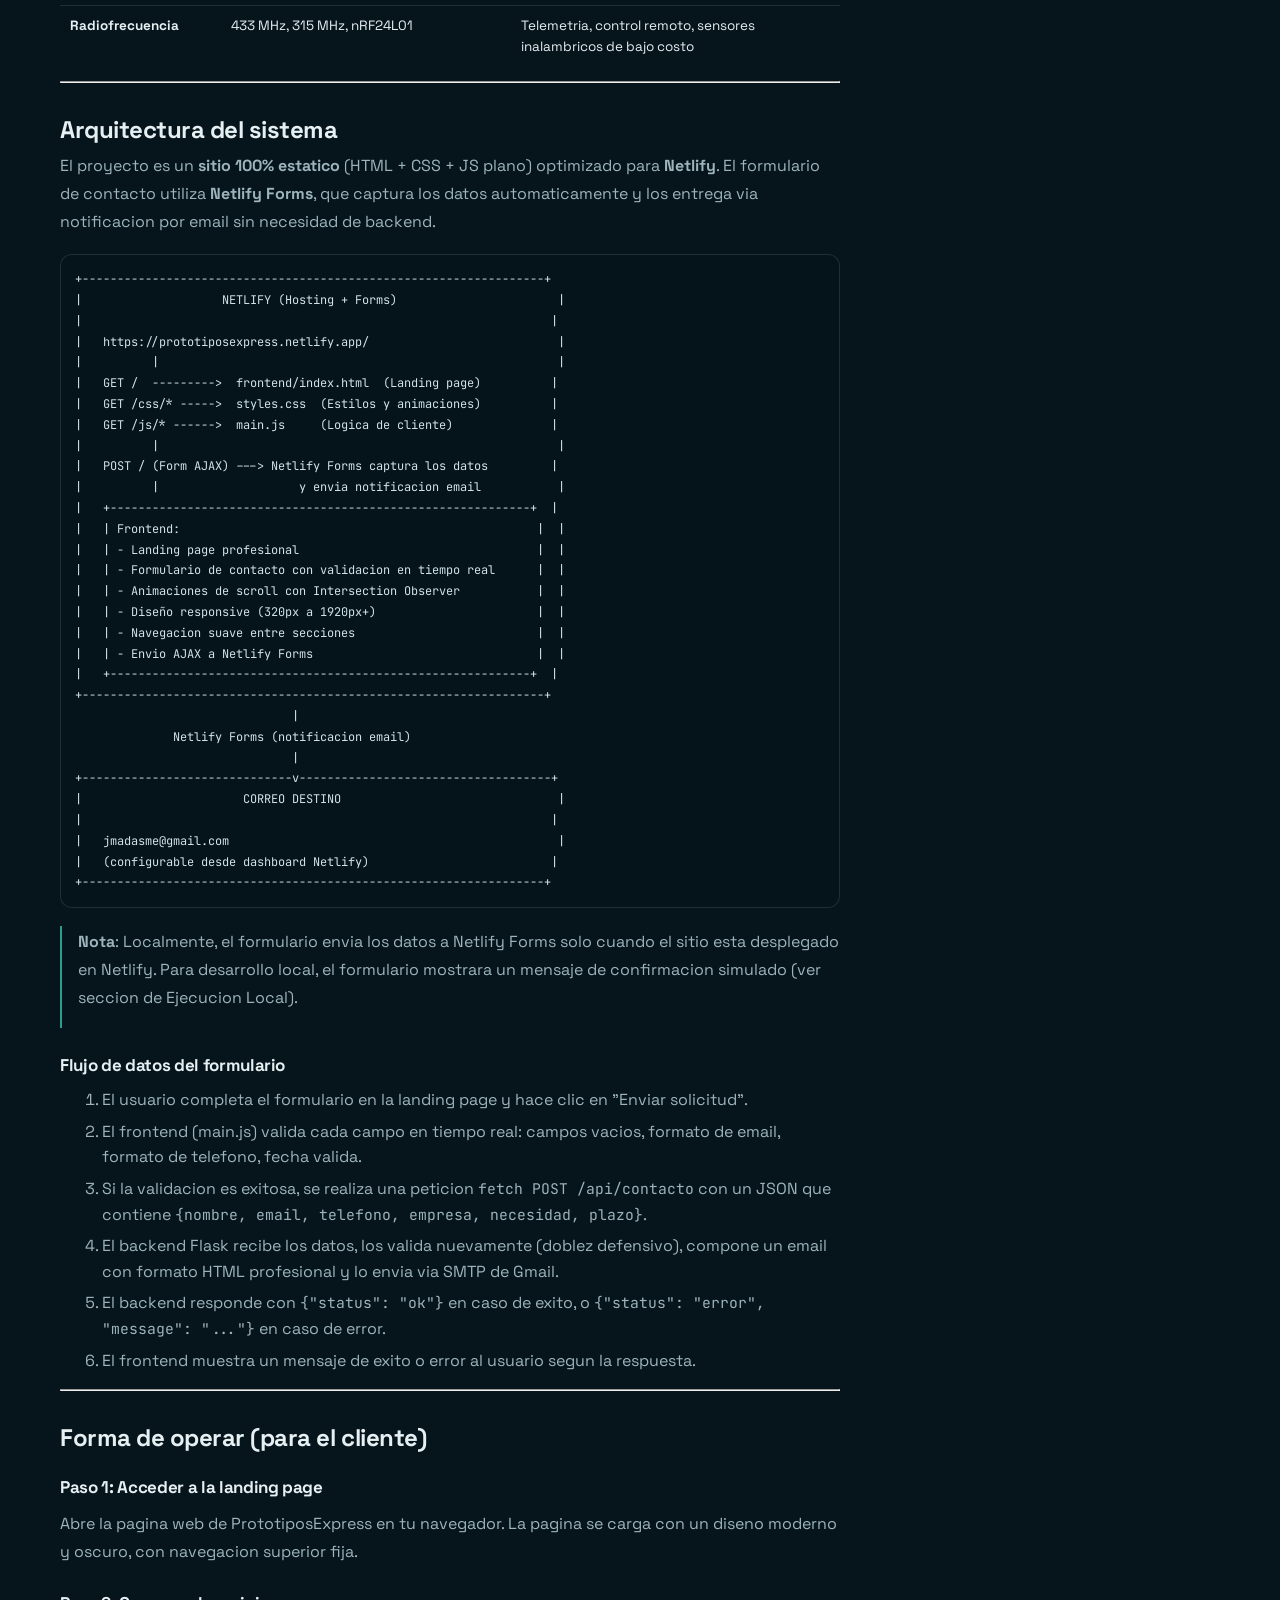
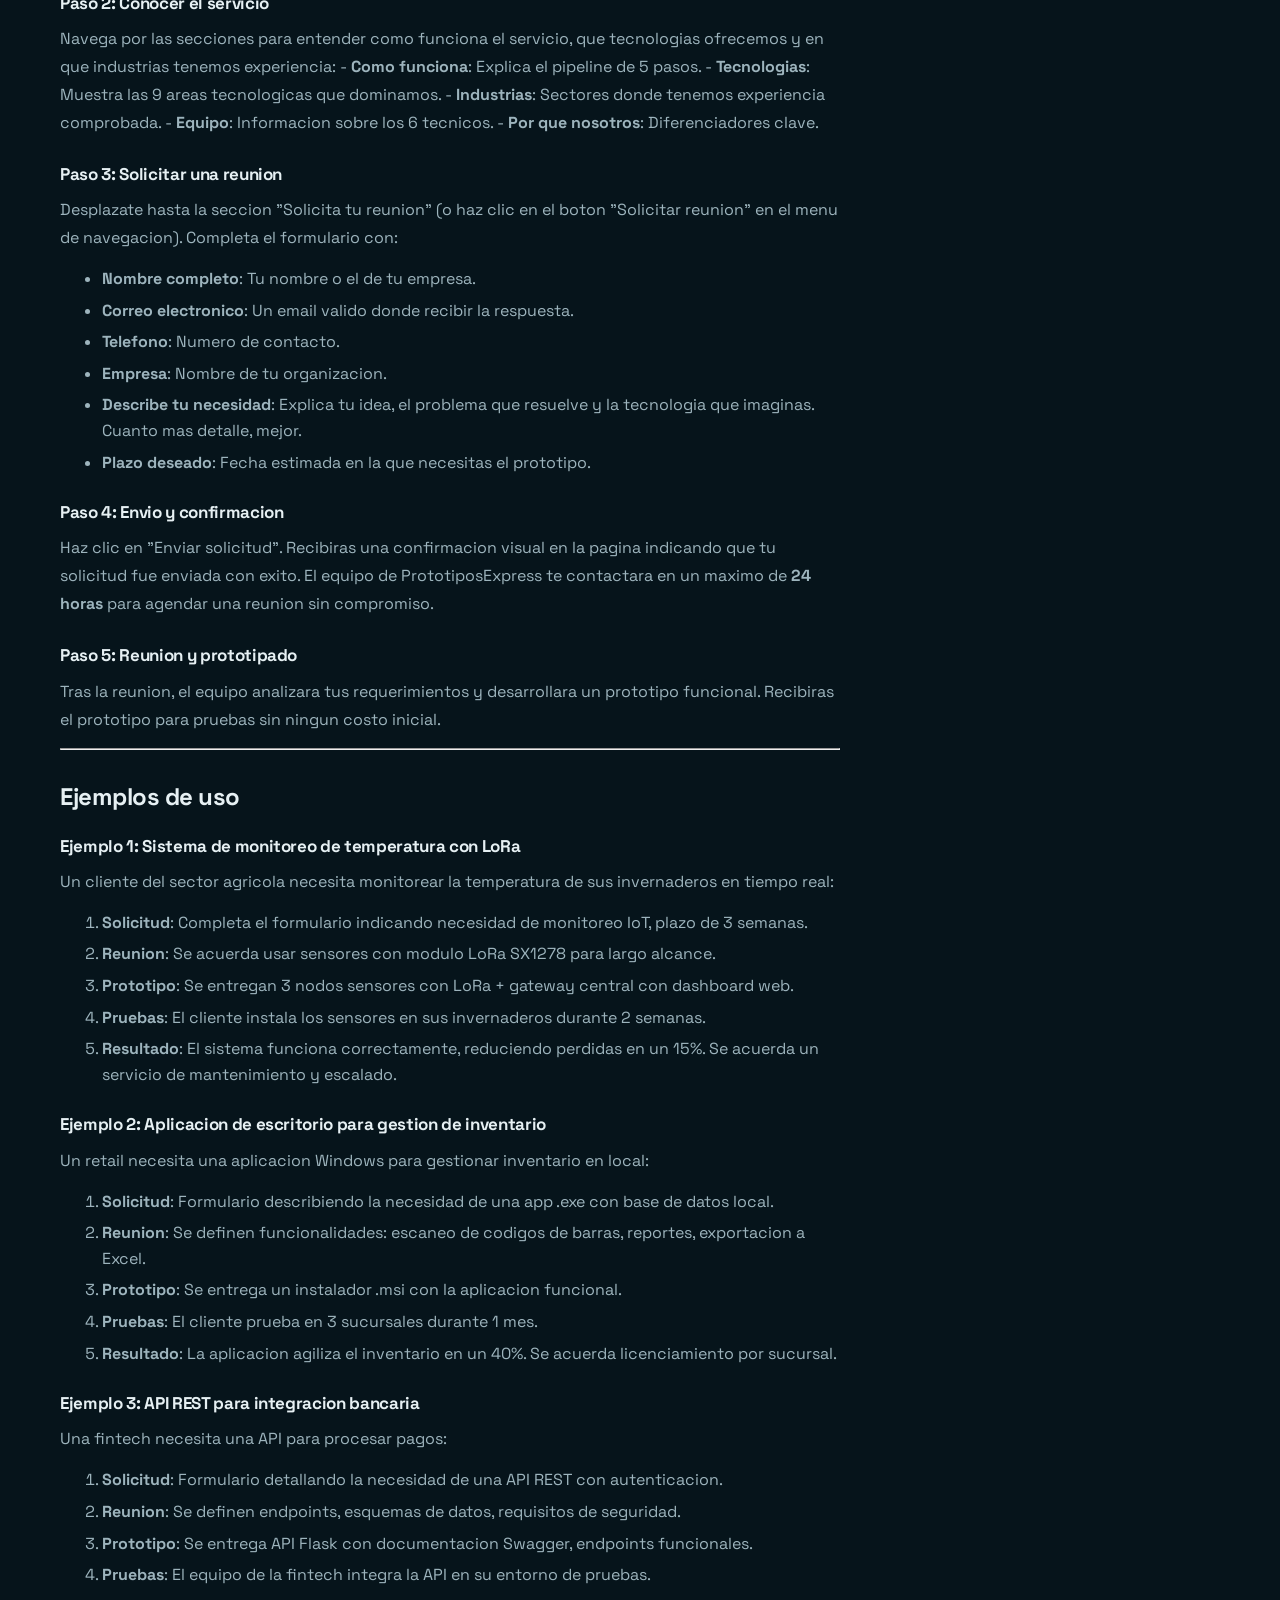
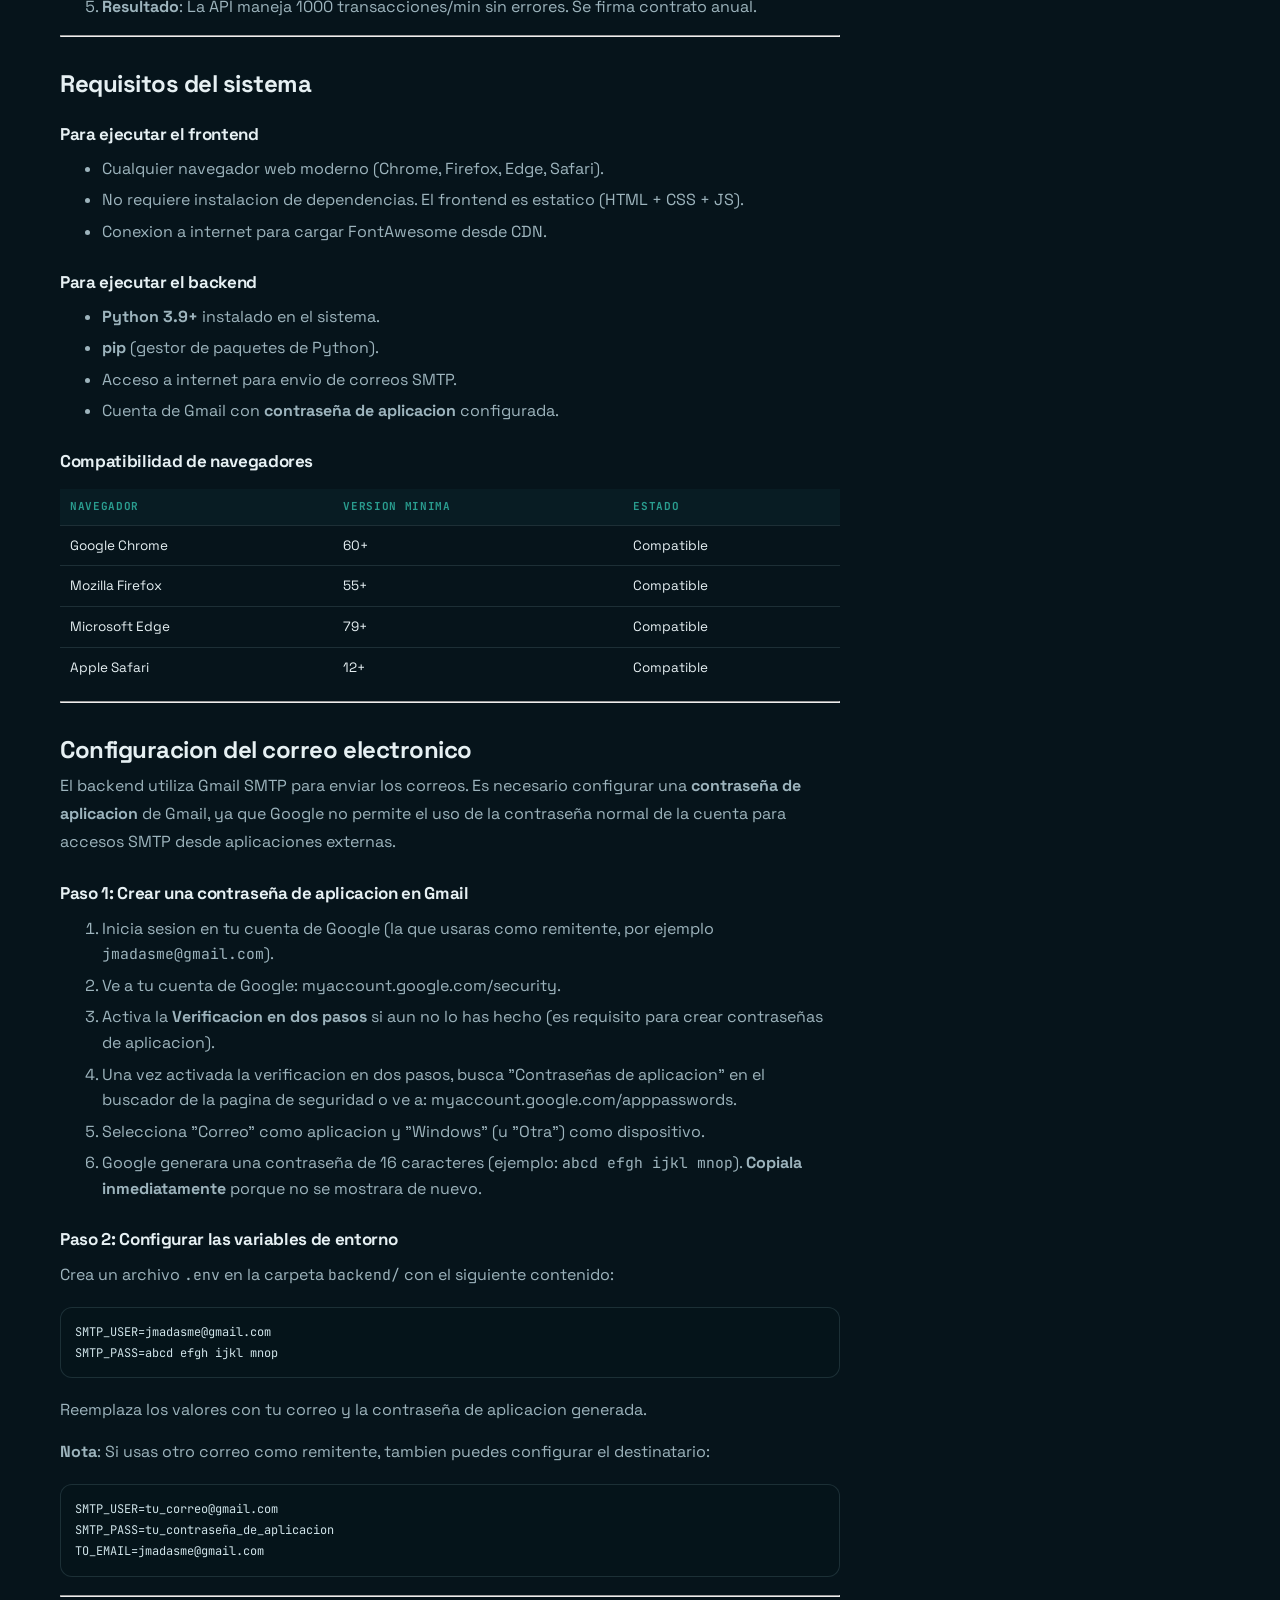
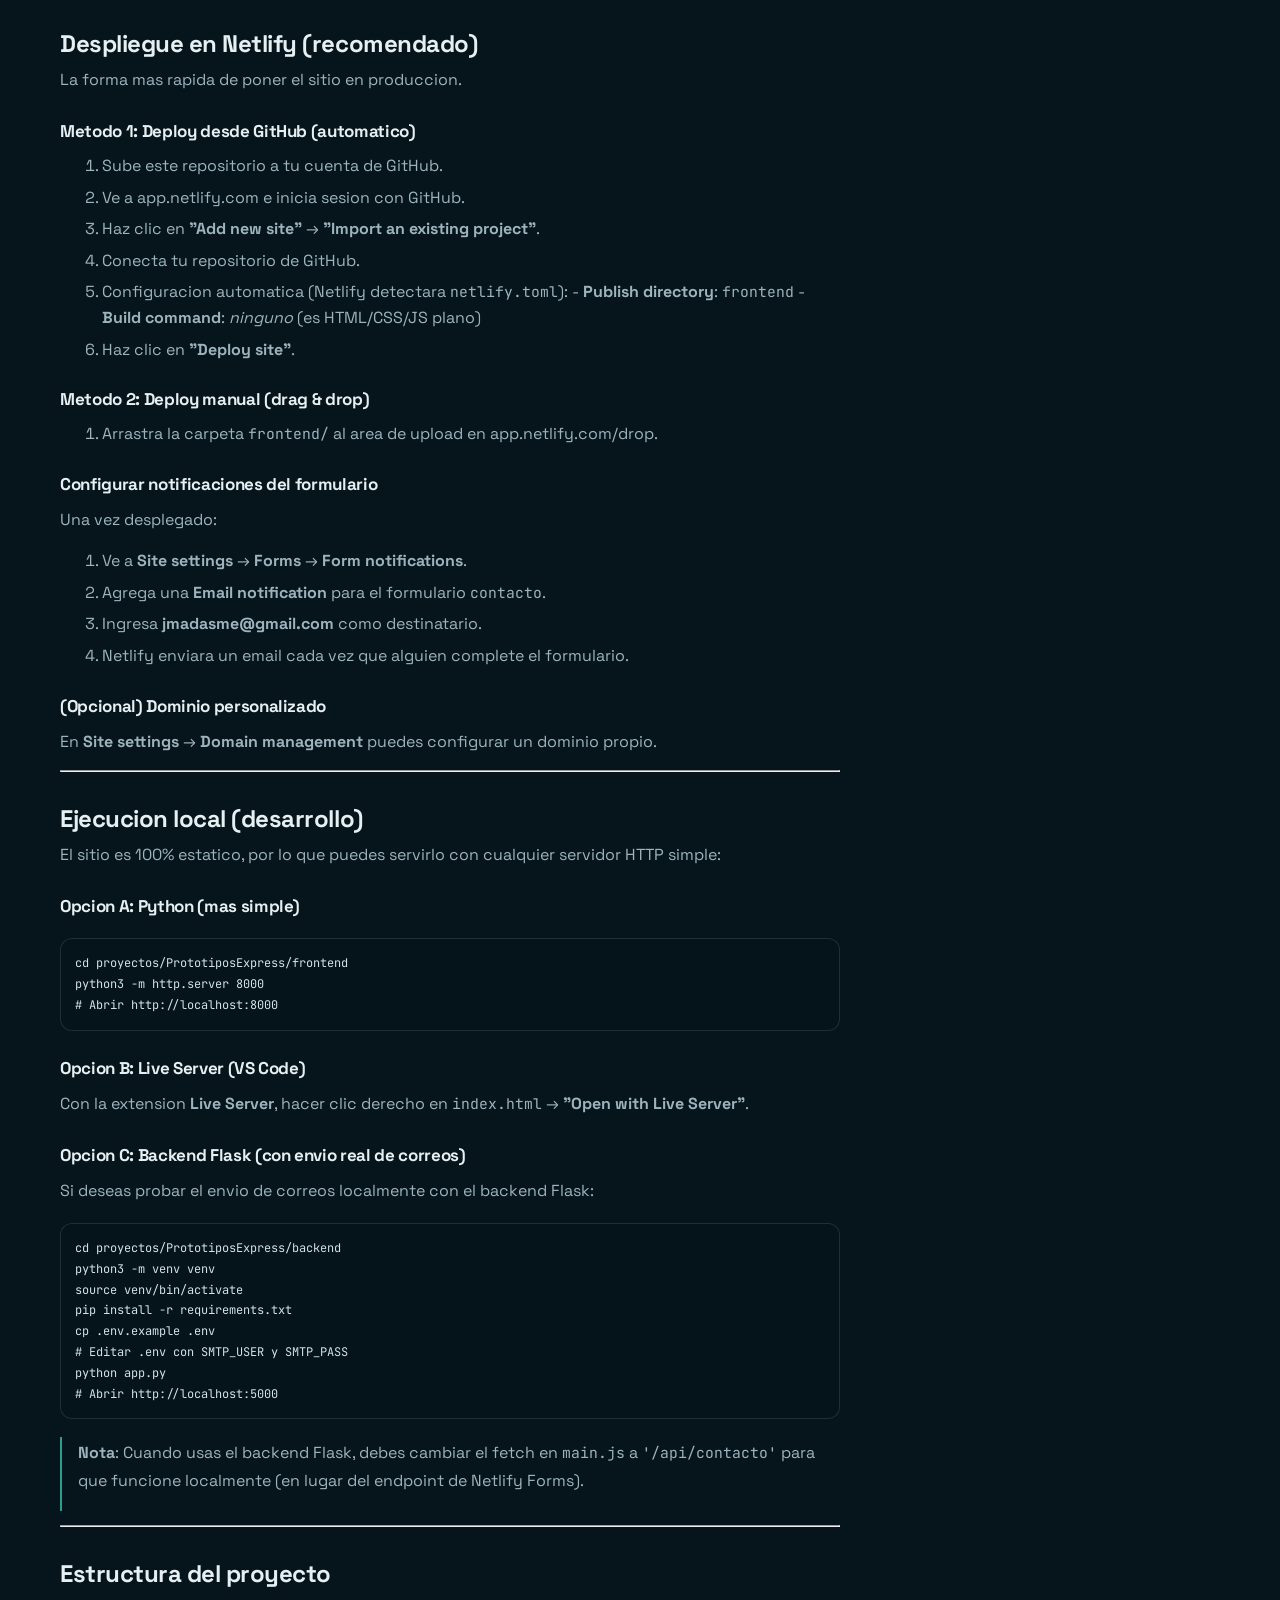
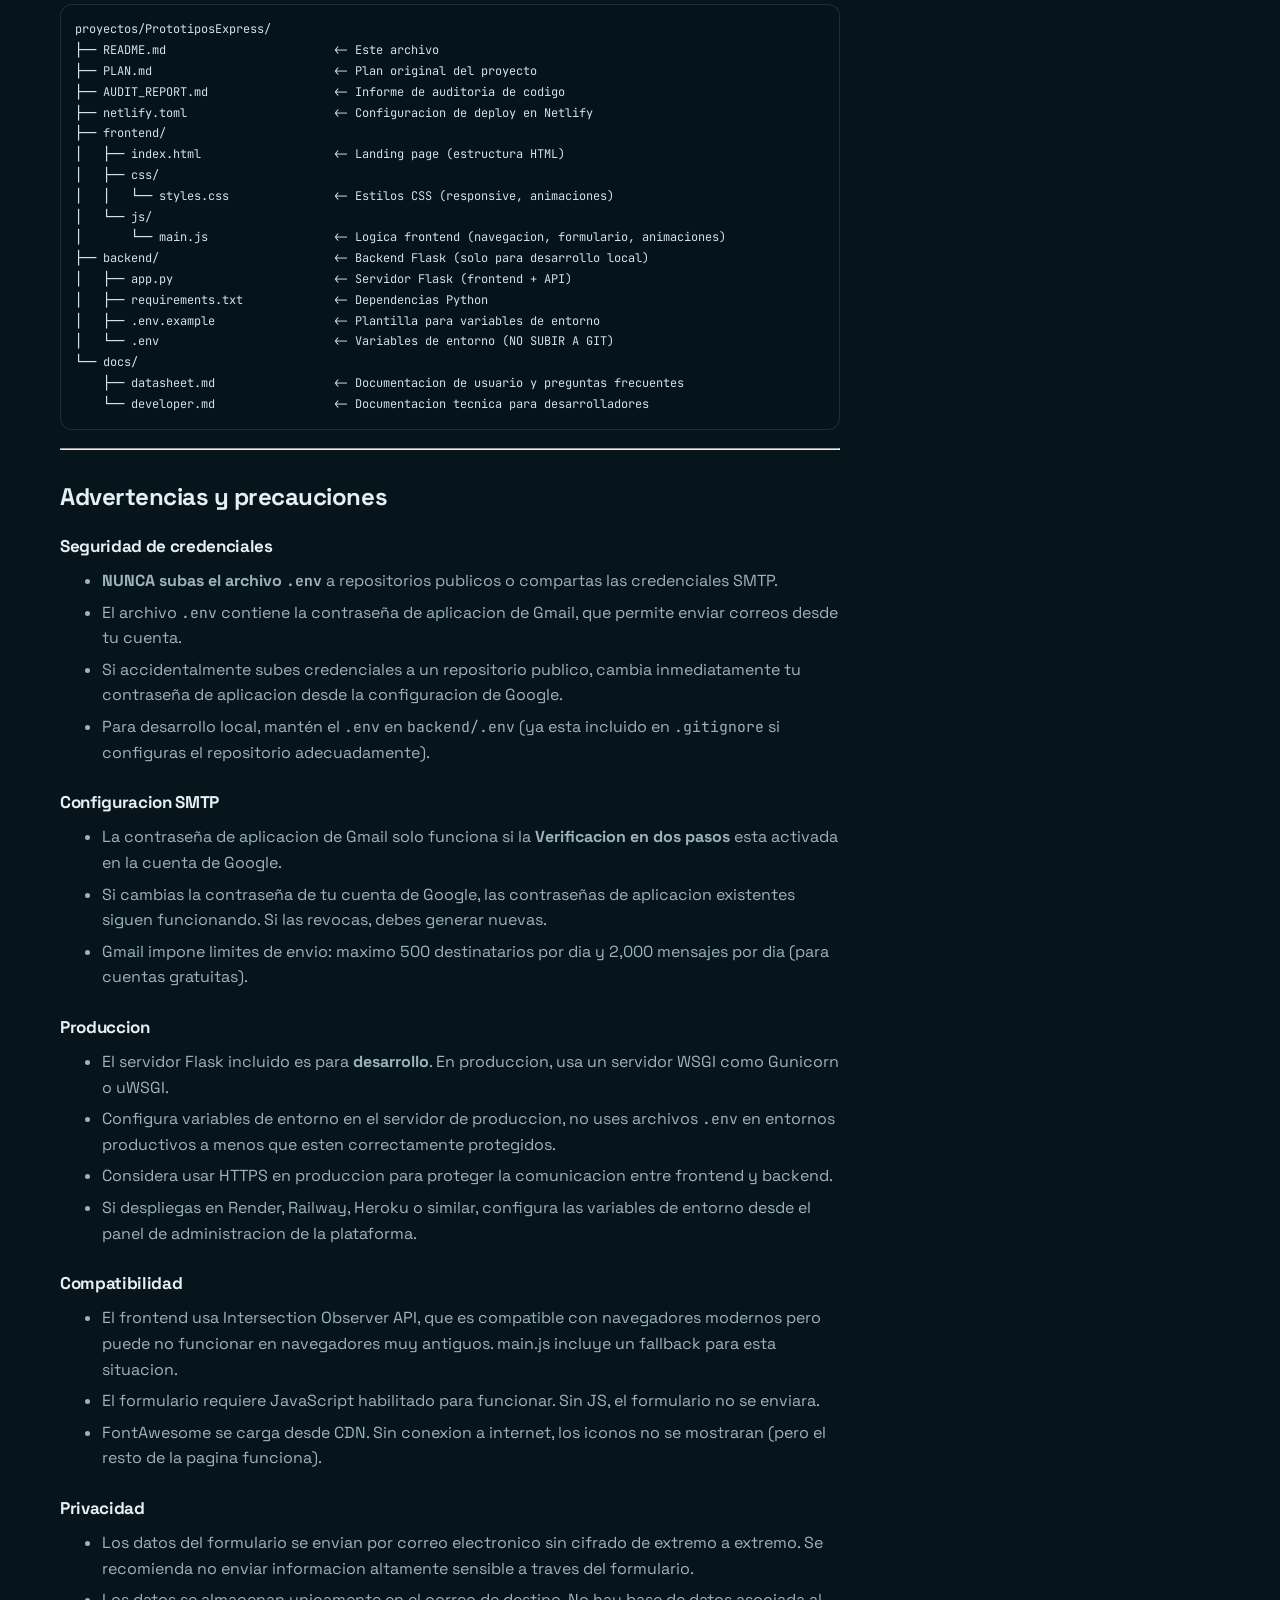
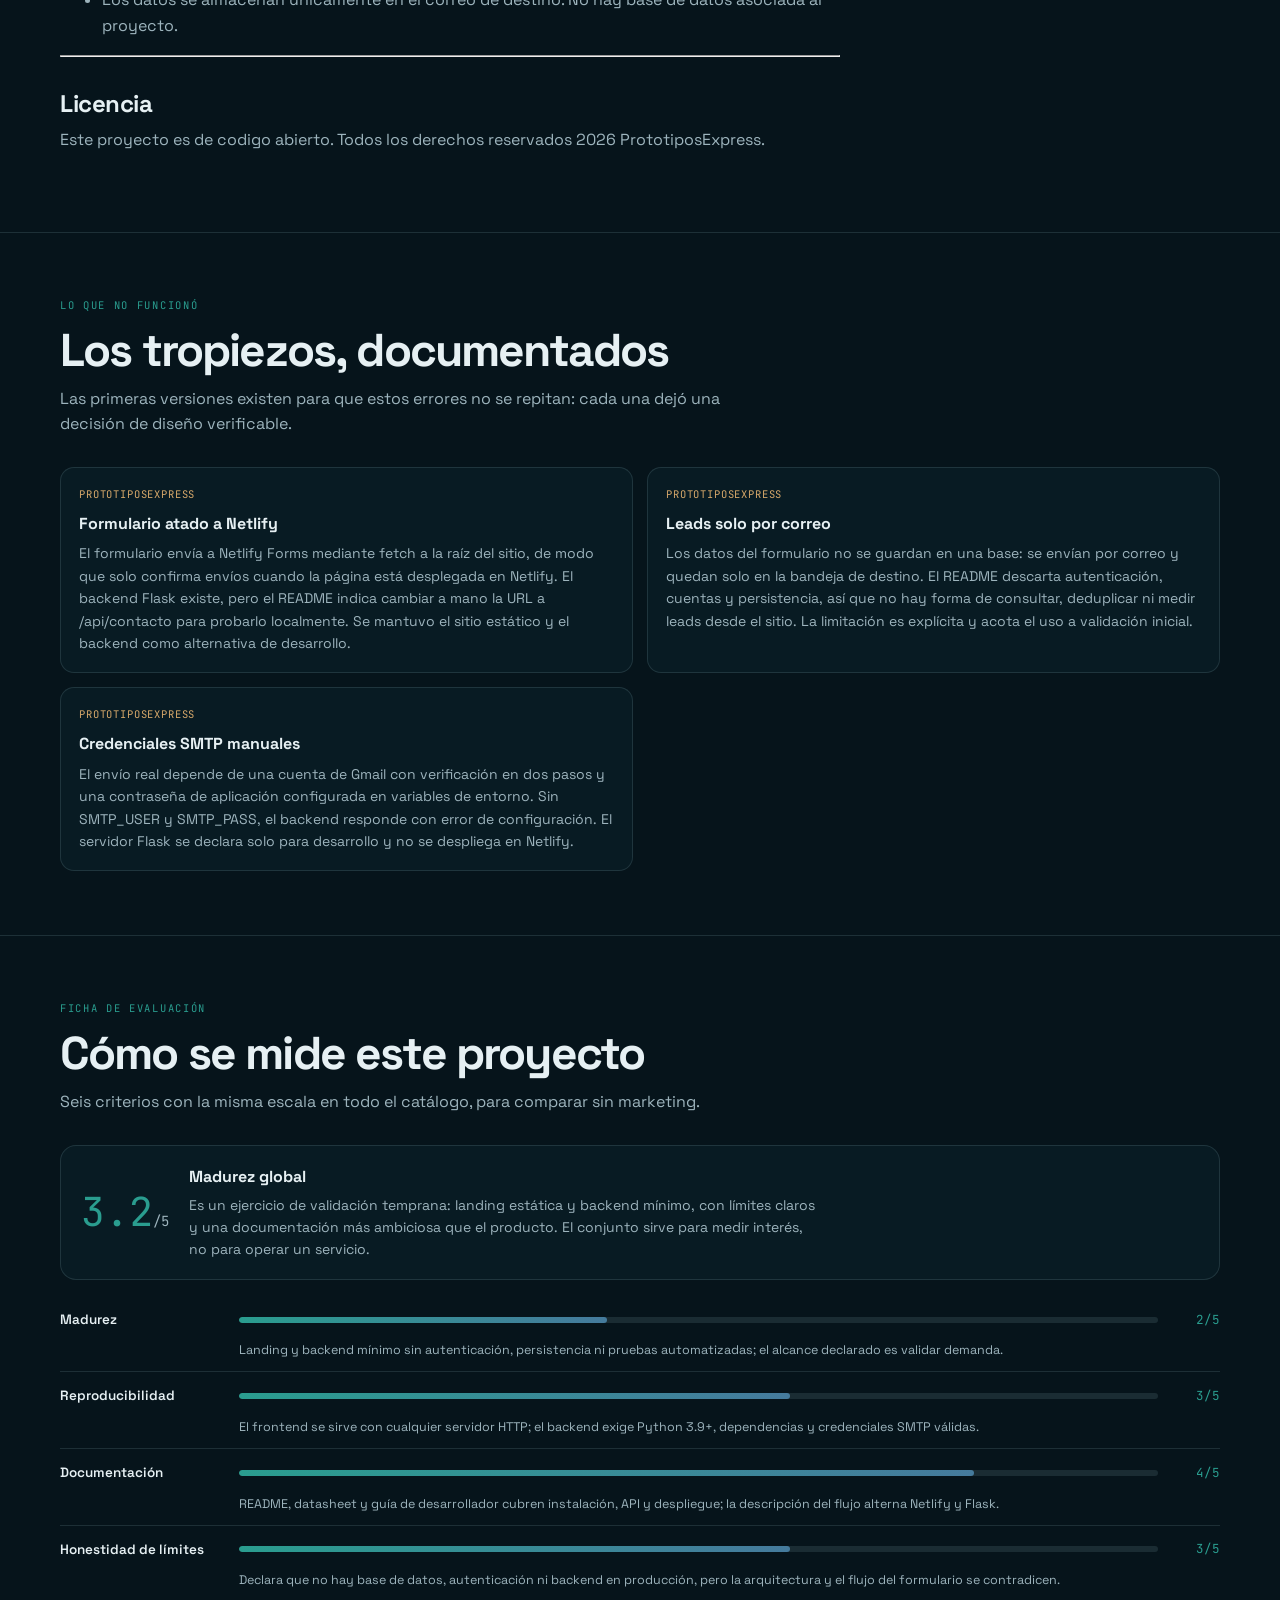
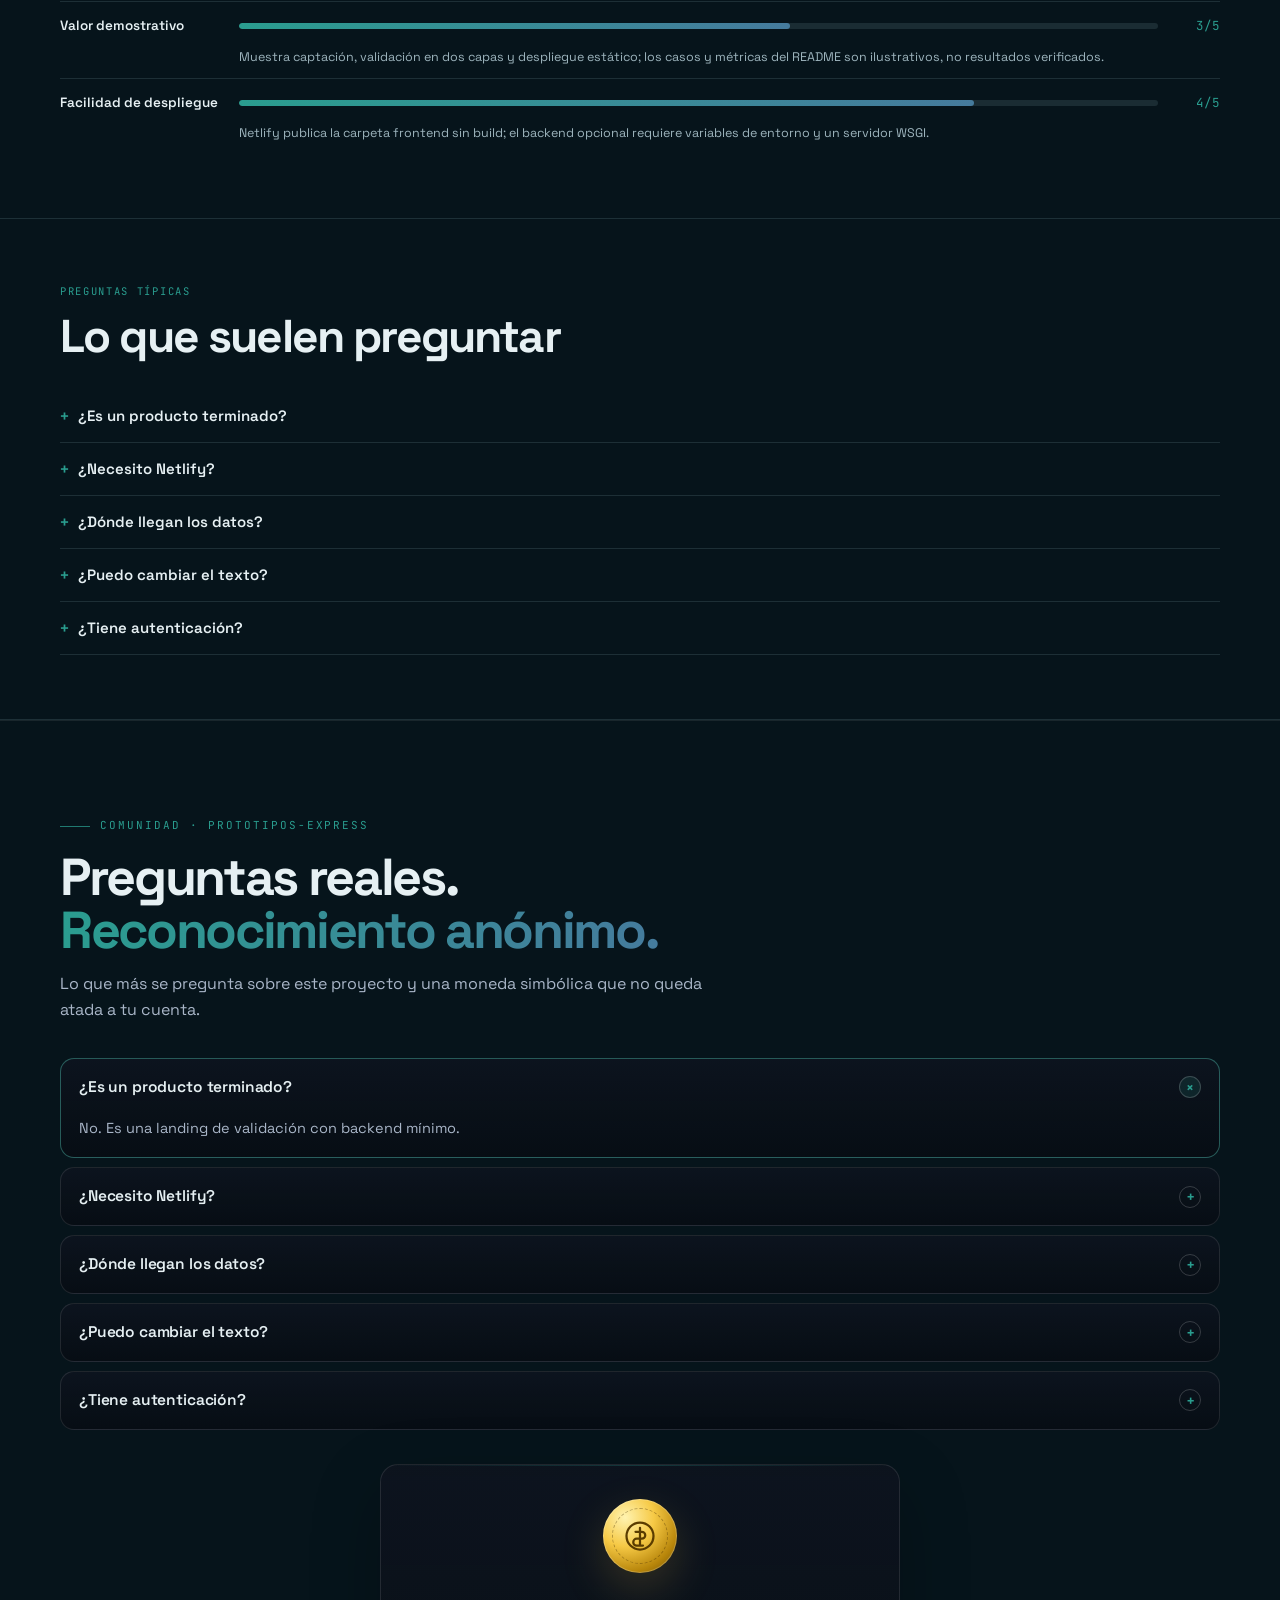
==== commit f25a2b25: "feat: contacto discreto en el footer" ====
--- a/docs/index.html
+++ b/docs/index.html
@@ -646,7 +646,7 @@
 </div></div></section>
 </main>
 <footer class="footer"><div class="wrap footer-grid">
-  <div><strong style="color:var(--text)">jmadasme.portfolio</strong> · 40 familias, 96 versiones, 3 secciones.<br>Documentación y sitios publicados con GitHub Pages.</div>
+  <div><strong style="color:var(--text)">jmadasme.portfolio</strong> · 40 familias, 96 versiones, 3 secciones.<br>Documentación y sitios publicados con GitHub Pages.<br>Contacto · <a href="mailto:jmadasme@gmail.com">jmadasme@gmail.com</a> · <a href="mailto:jmadasme@protonmail.com">jmadasme@protonmail.com</a> · Telegram <a href="https://t.me/jmadasme" target="_blank" rel="noopener">@jmadasme</a></div>
   <div><a href="/">Portada</a> · <a href="/software/">Software &amp; IA</a> · <a href="https://github.com/jmadasme" target="_blank" rel="noopener">GitHub</a></div>
 </div></footer>
 <script>window.PORTFOLIO_COMMUNITY={account:"jmadasme",repo:"prototipos-express",coinNamespace:"jmadasme-prototipos-express-coins-v1",faqs:[{"q": "¿Es un producto terminado?", "a": "No. Es una landing de validación con backend mínimo."}, {"q": "¿Necesito Netlify?", "a": "Se puede desplegar en otro hosting; la configuración incluida es para Netlify."}, {"q": "¿Dónde llegan los datos?", "a": "Al destino configurado en las variables de entorno. No hay base de datos incluida."}, {"q": "¿Puedo cambiar el texto?", "a": "Sí, es la parte que más conviene iterar."}, {"q": "¿Tiene autenticación?", "a": "No. No maneja cuentas."}]};</script>
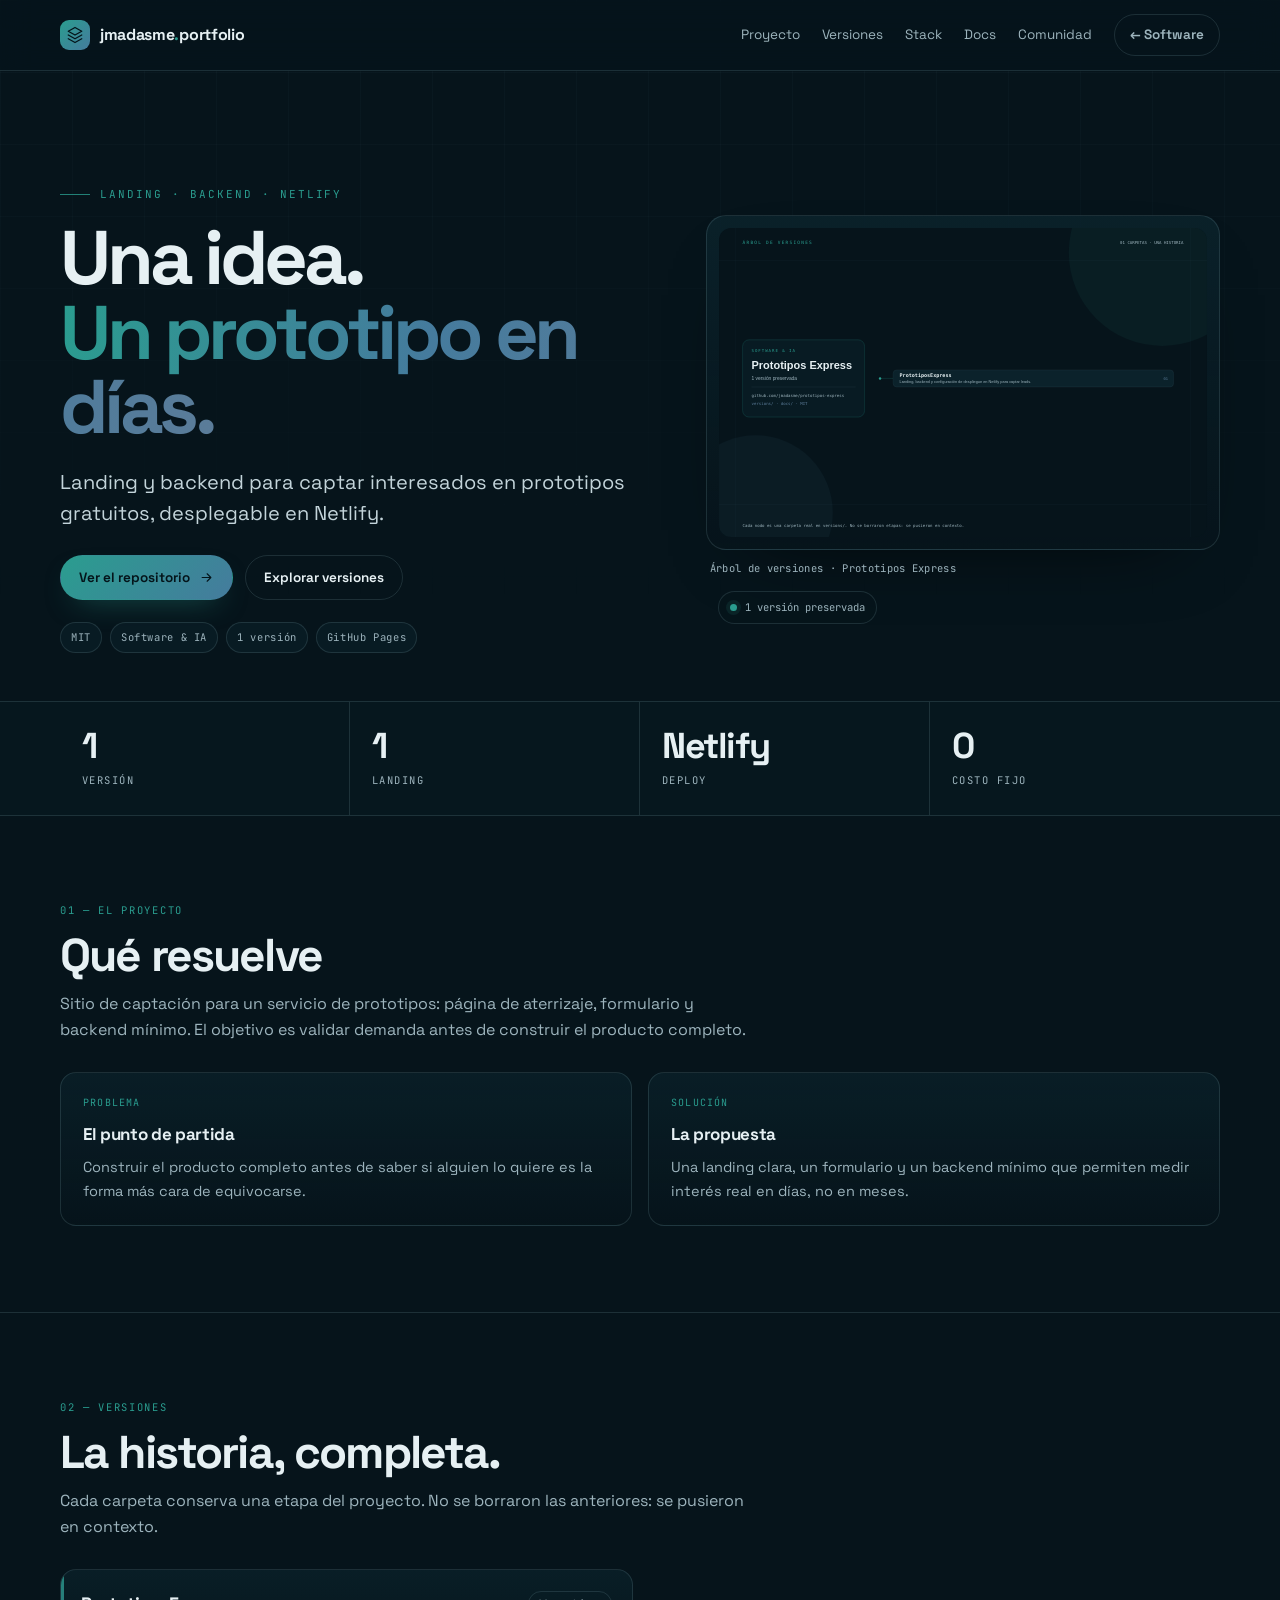
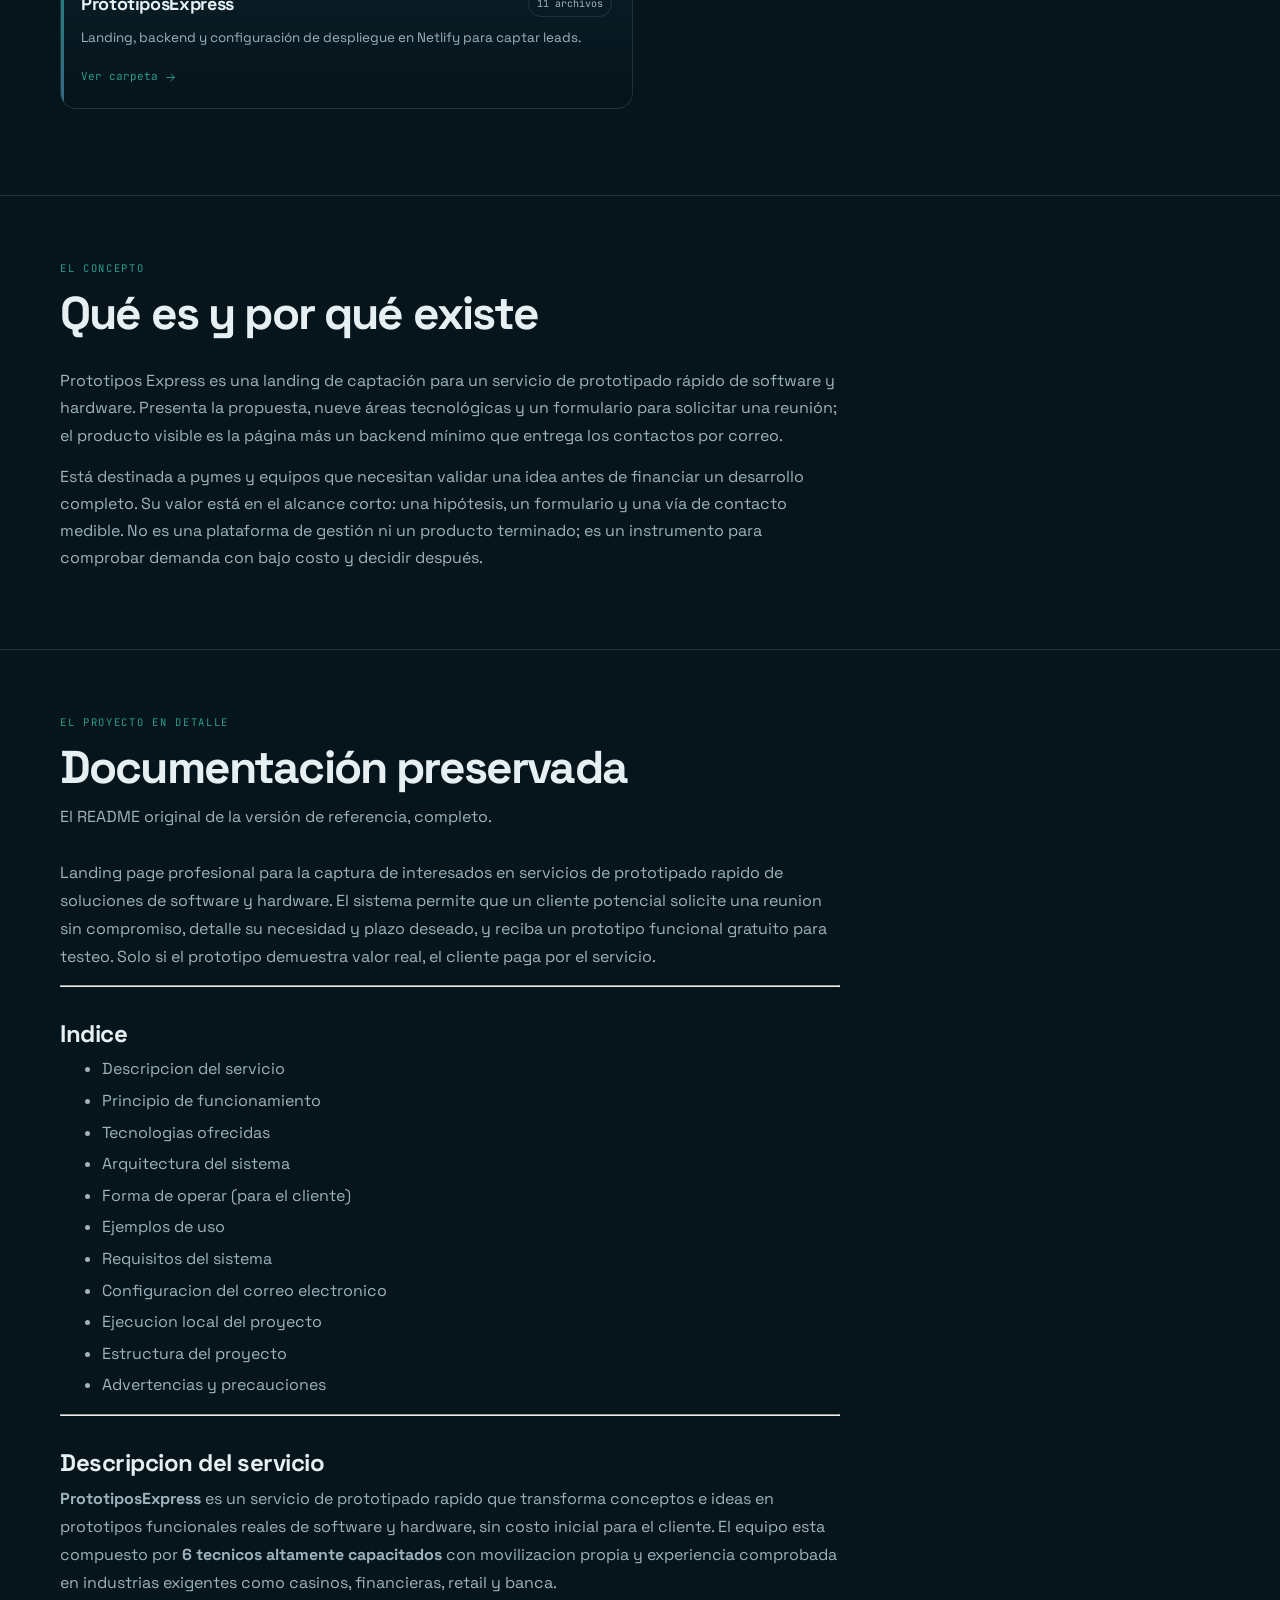
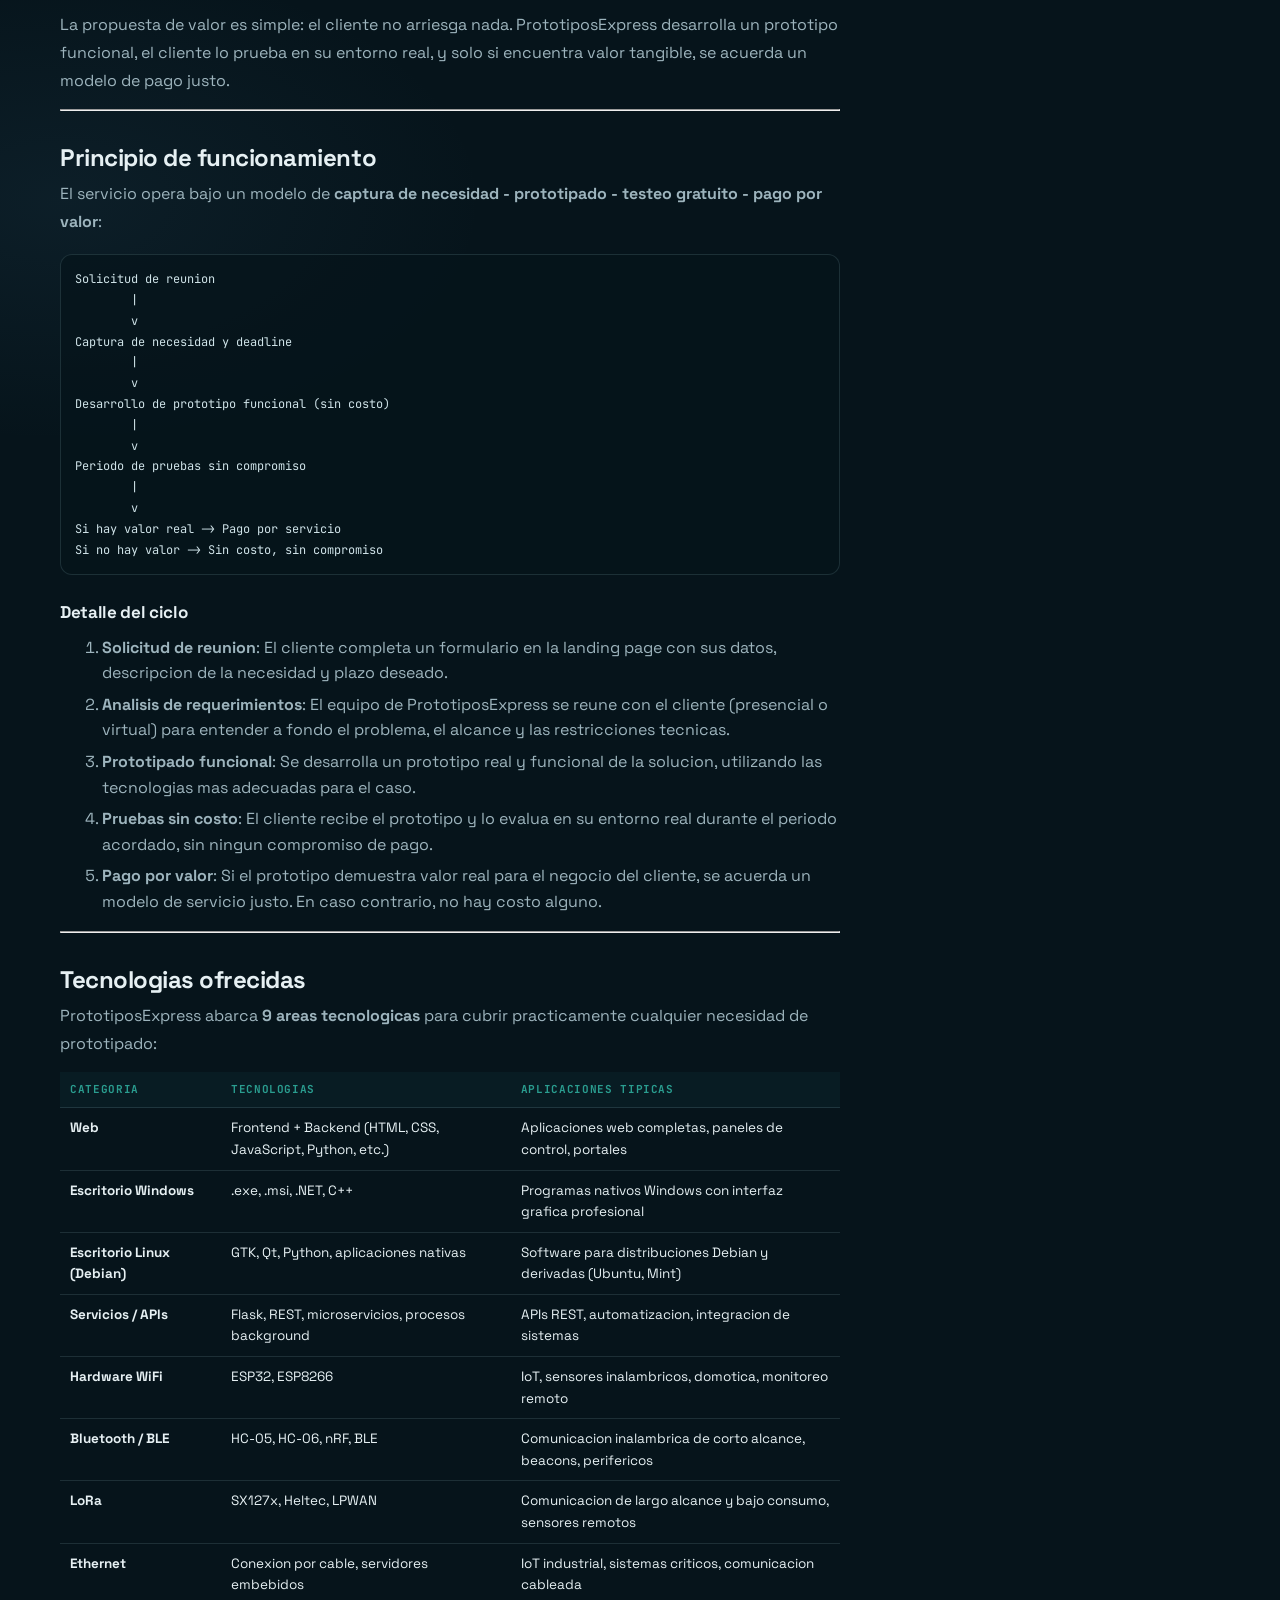
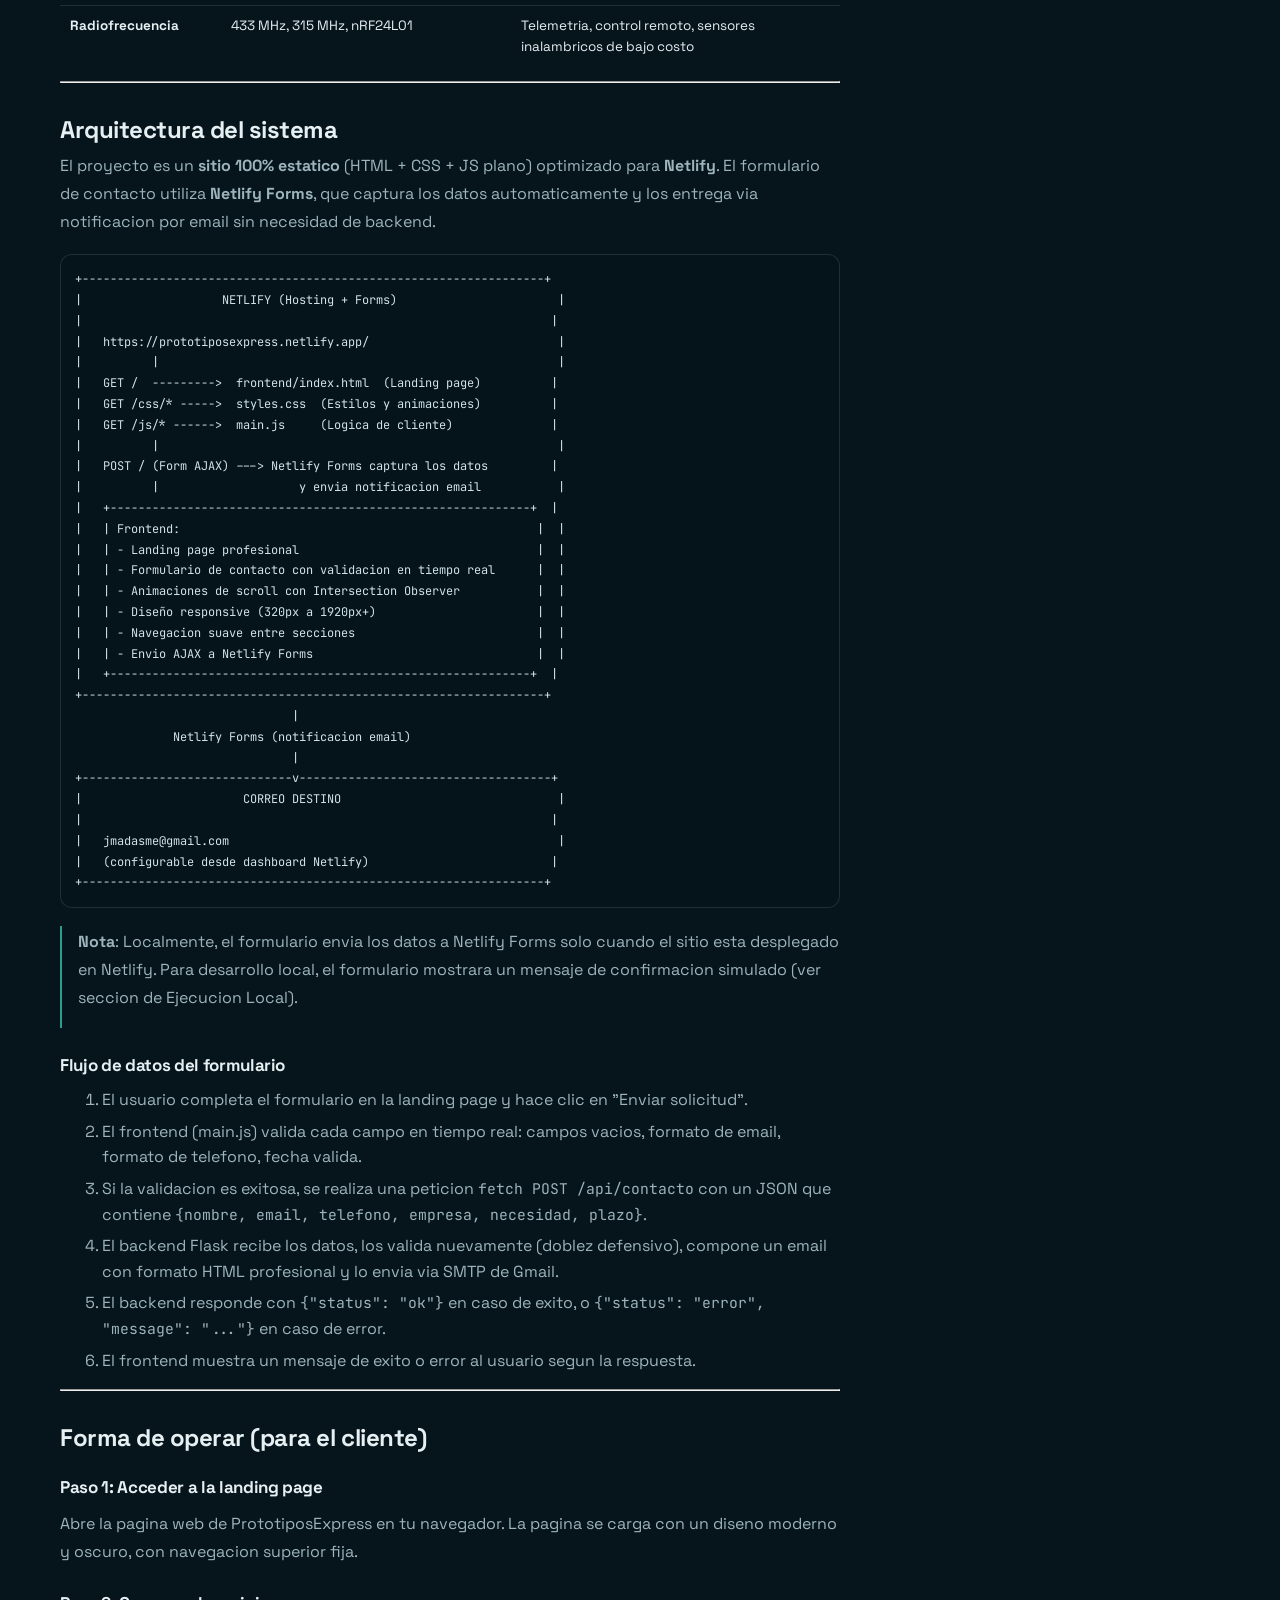
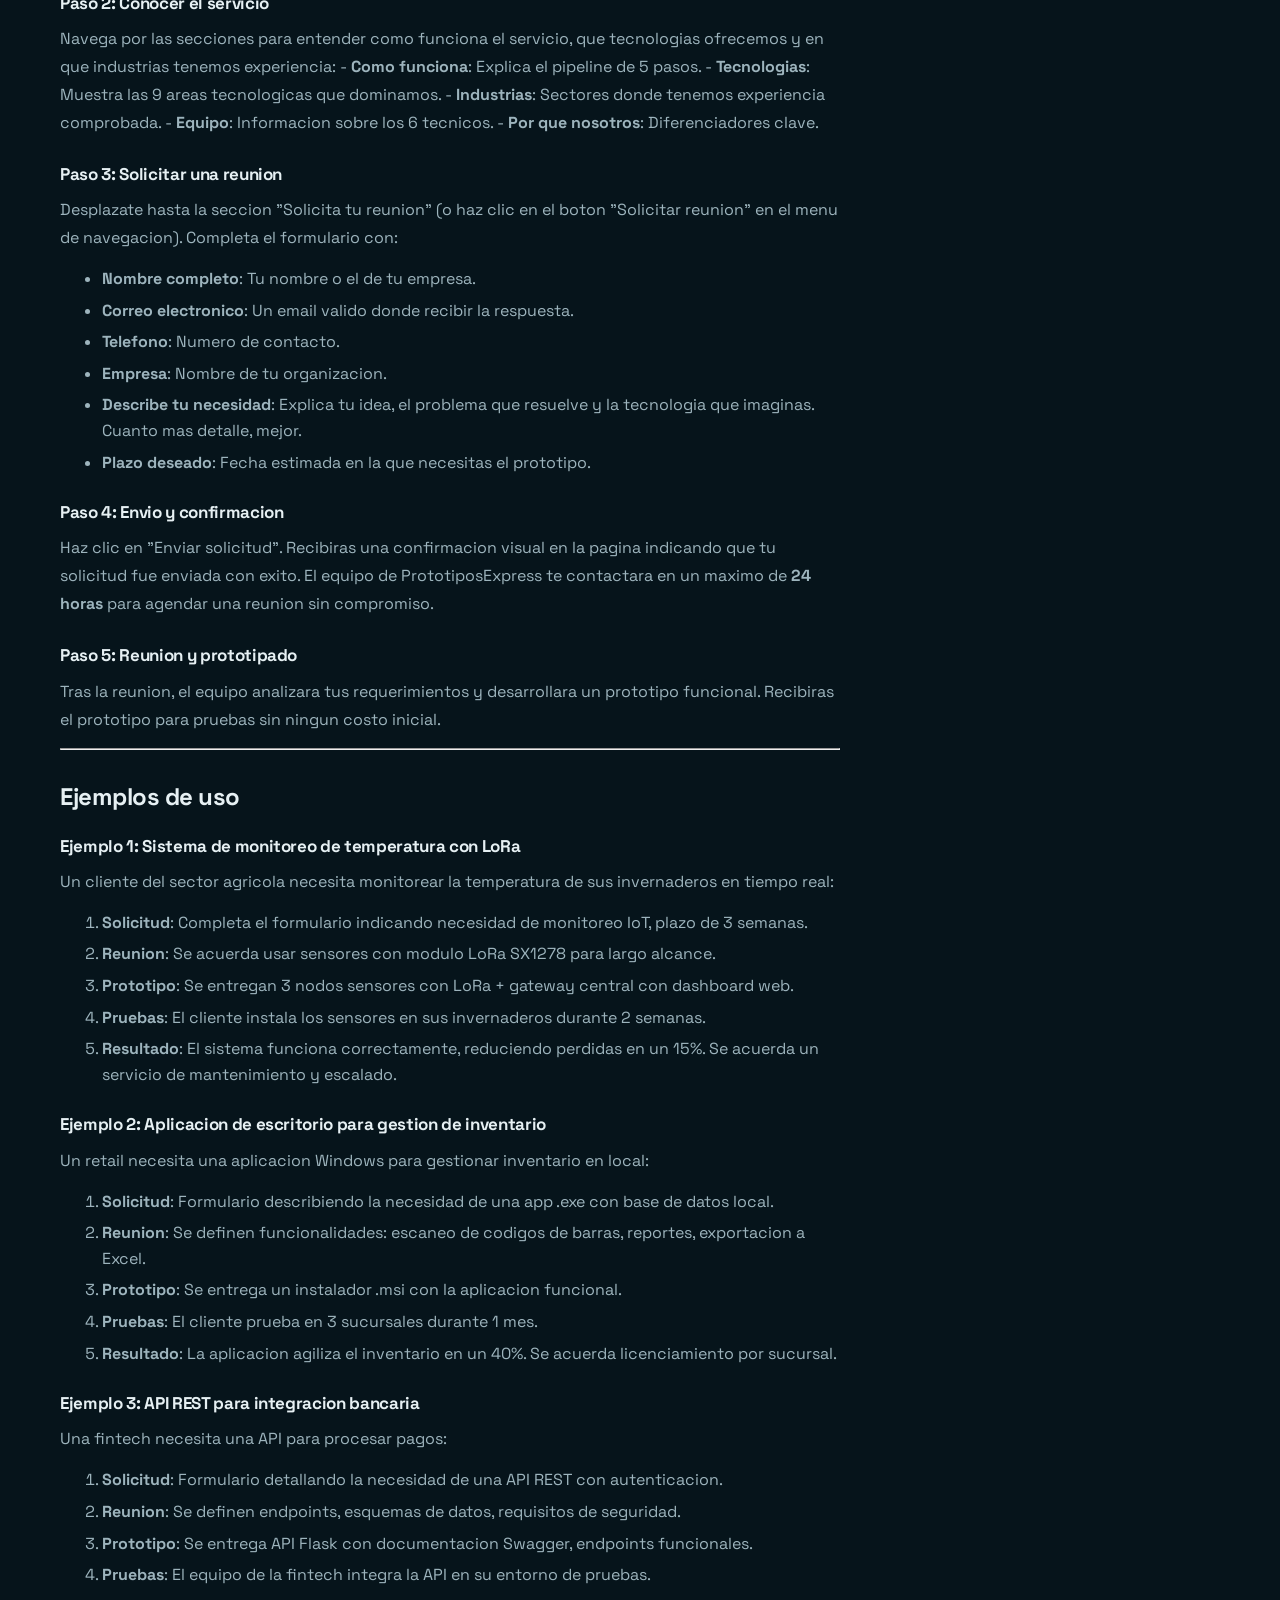
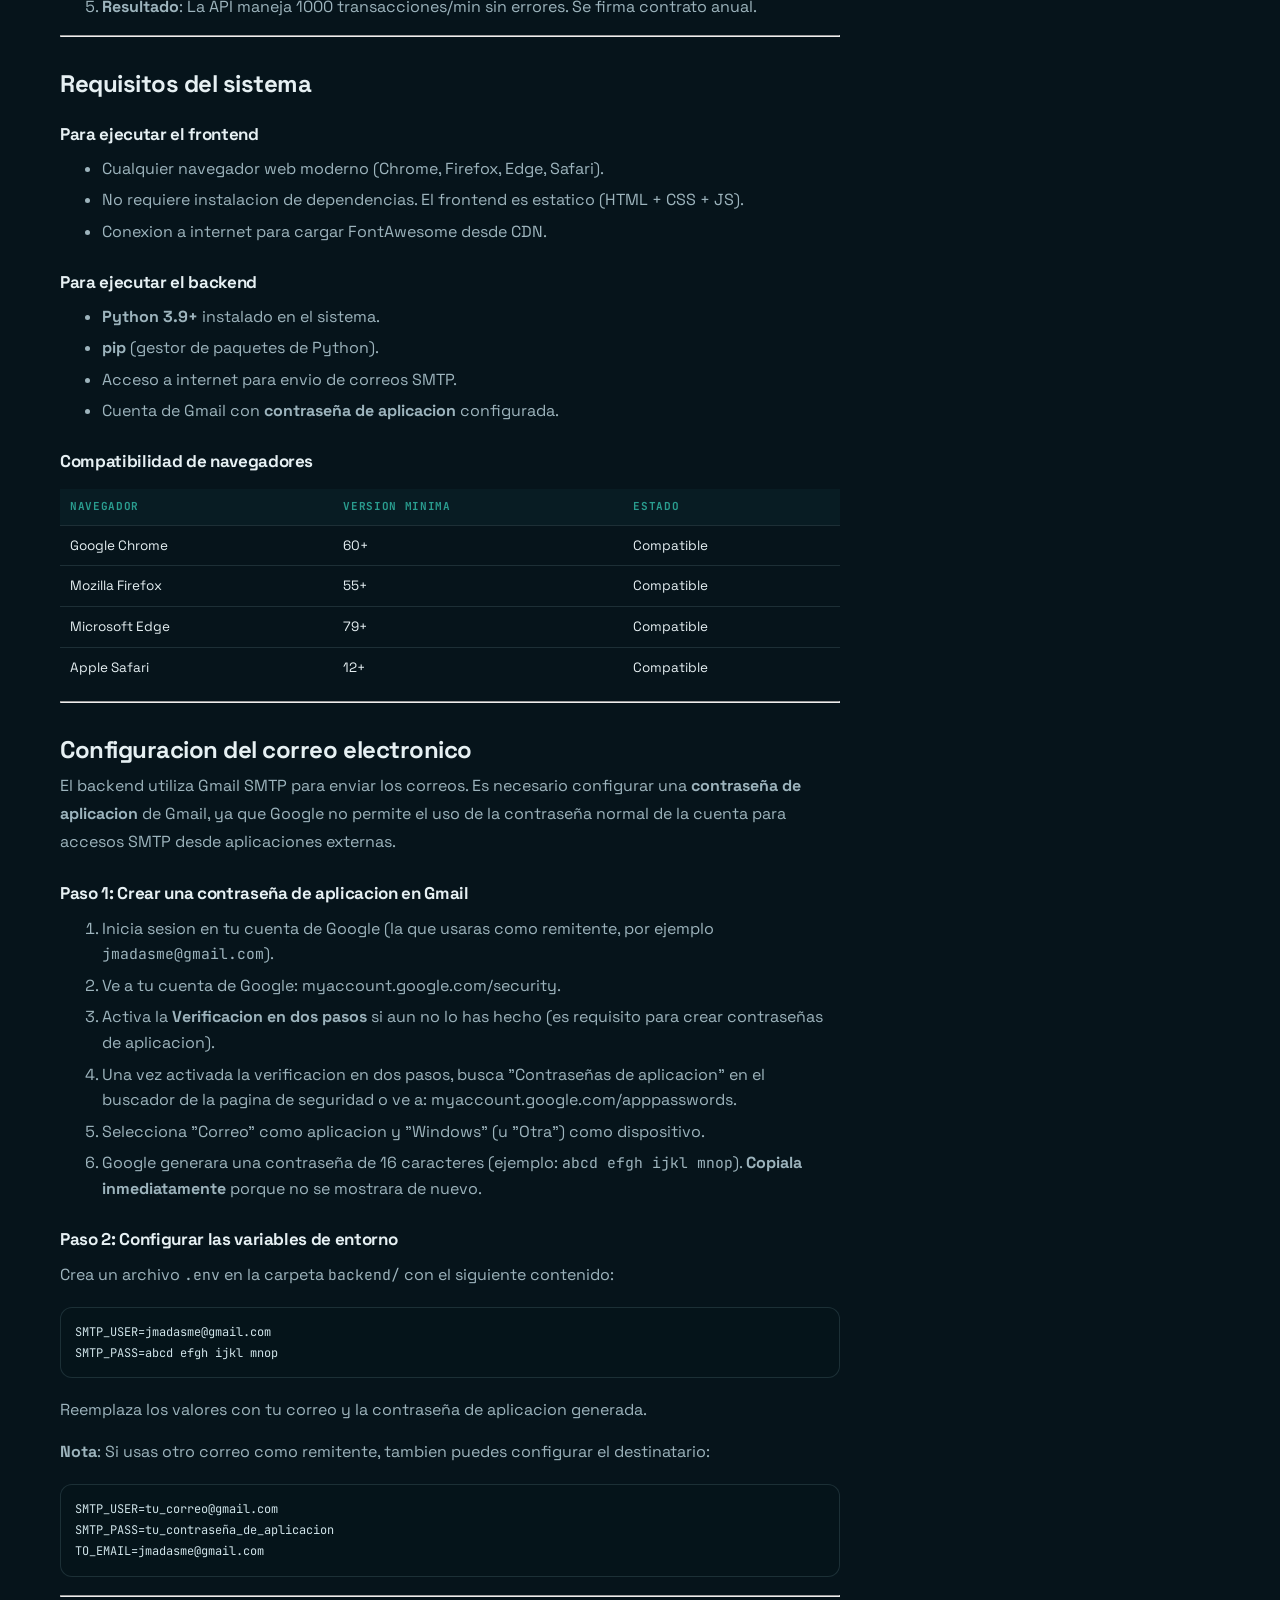
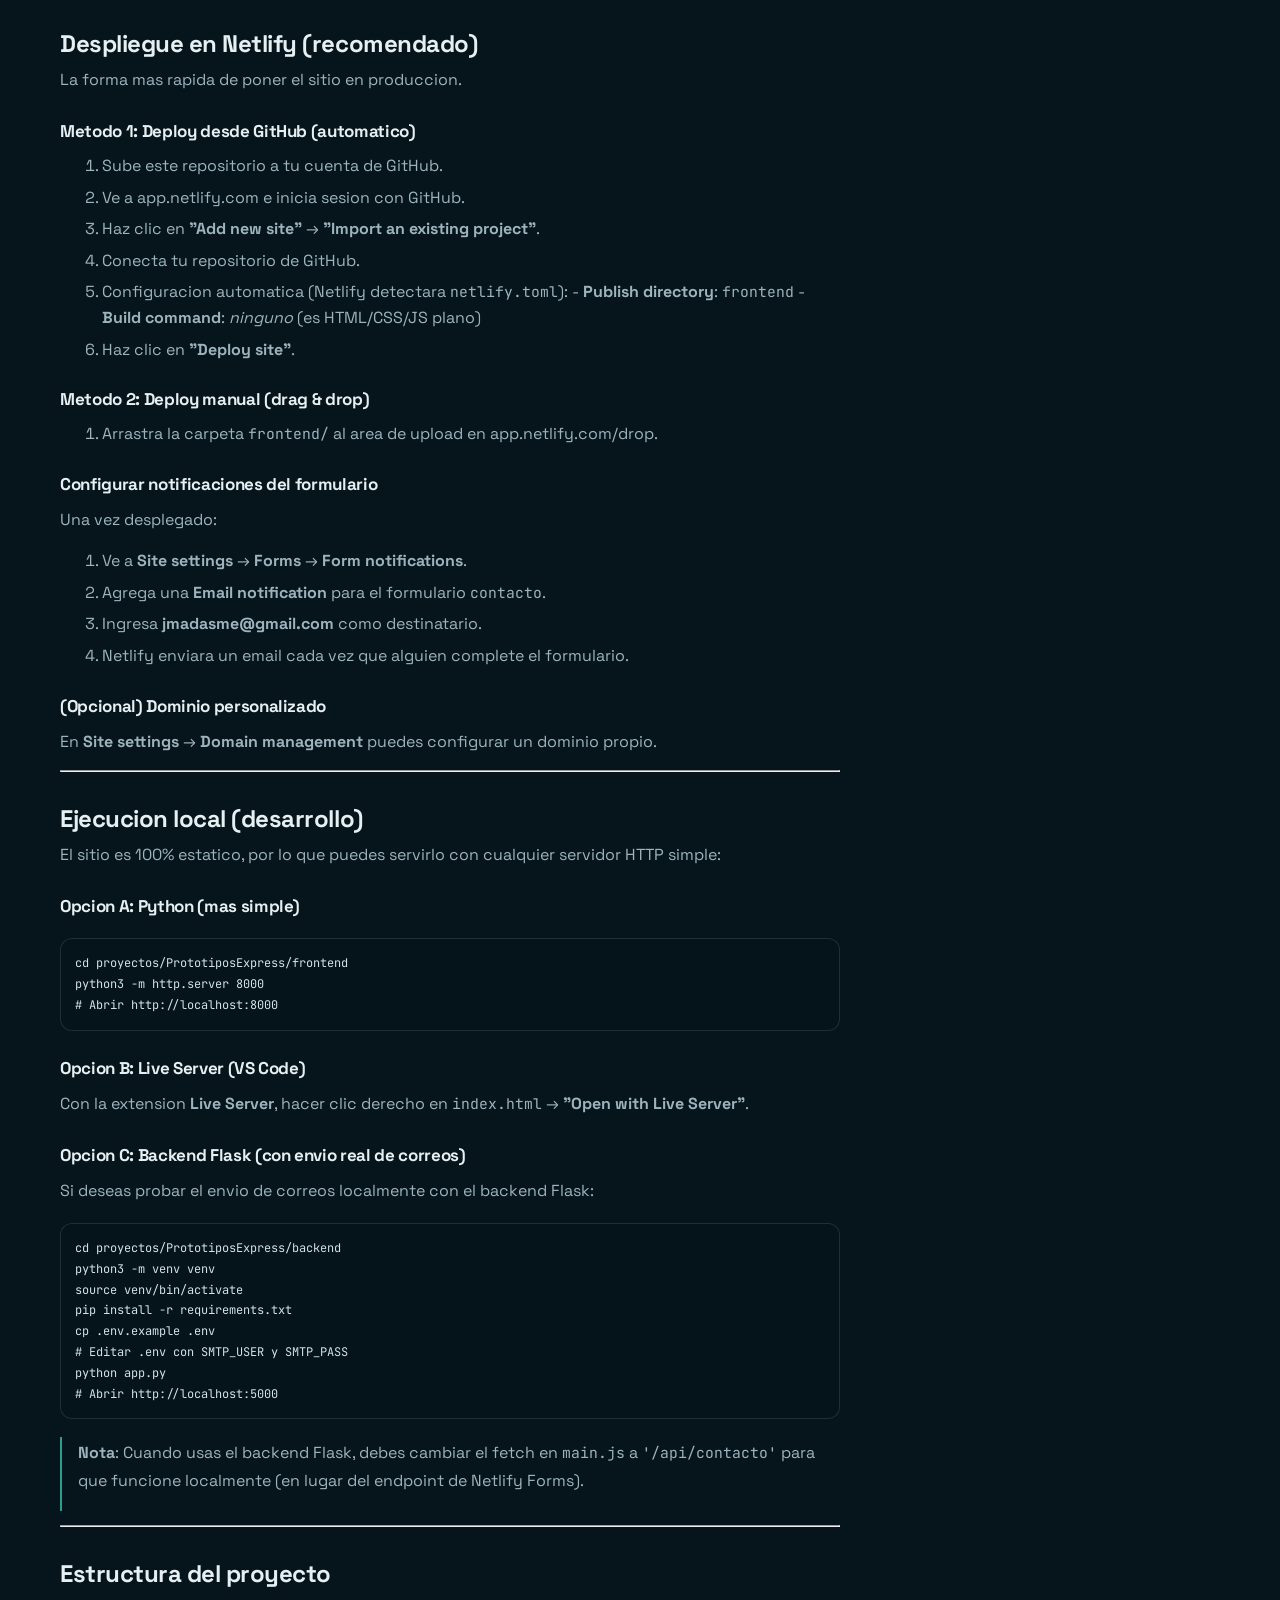
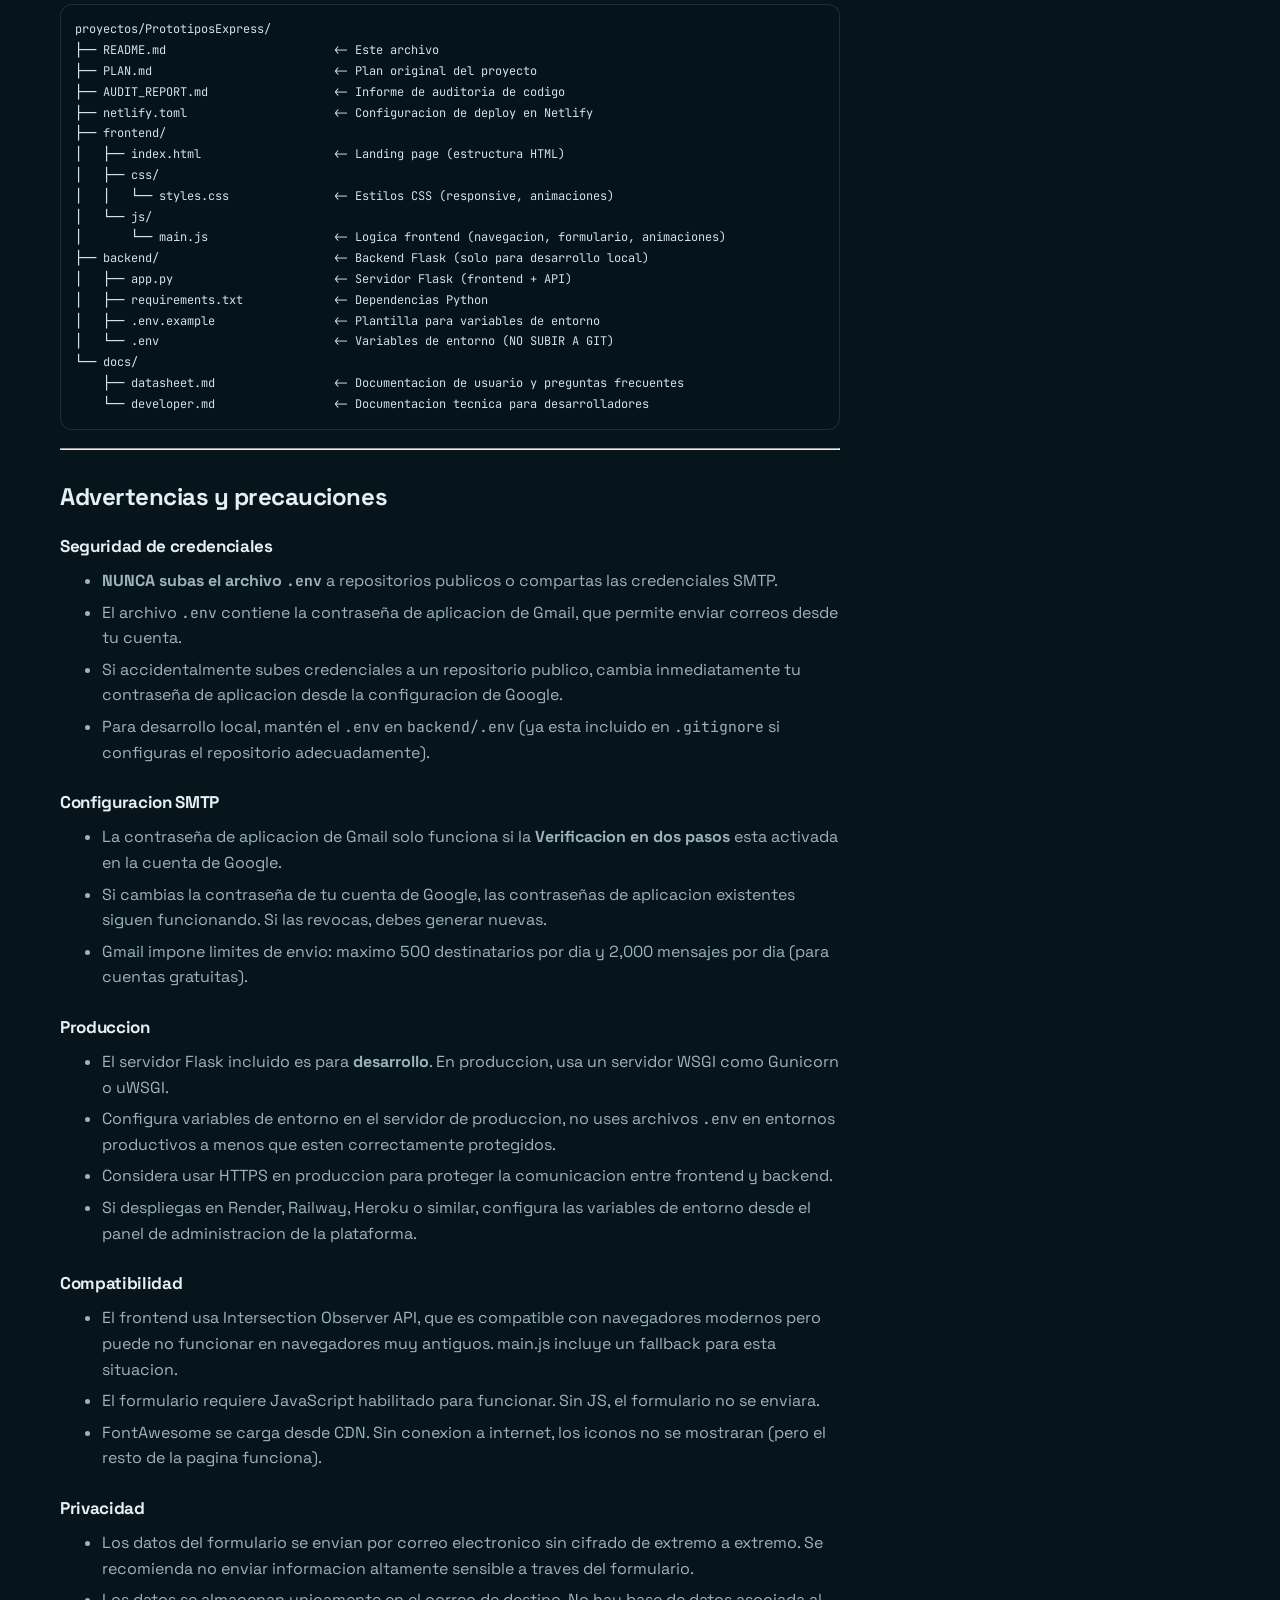
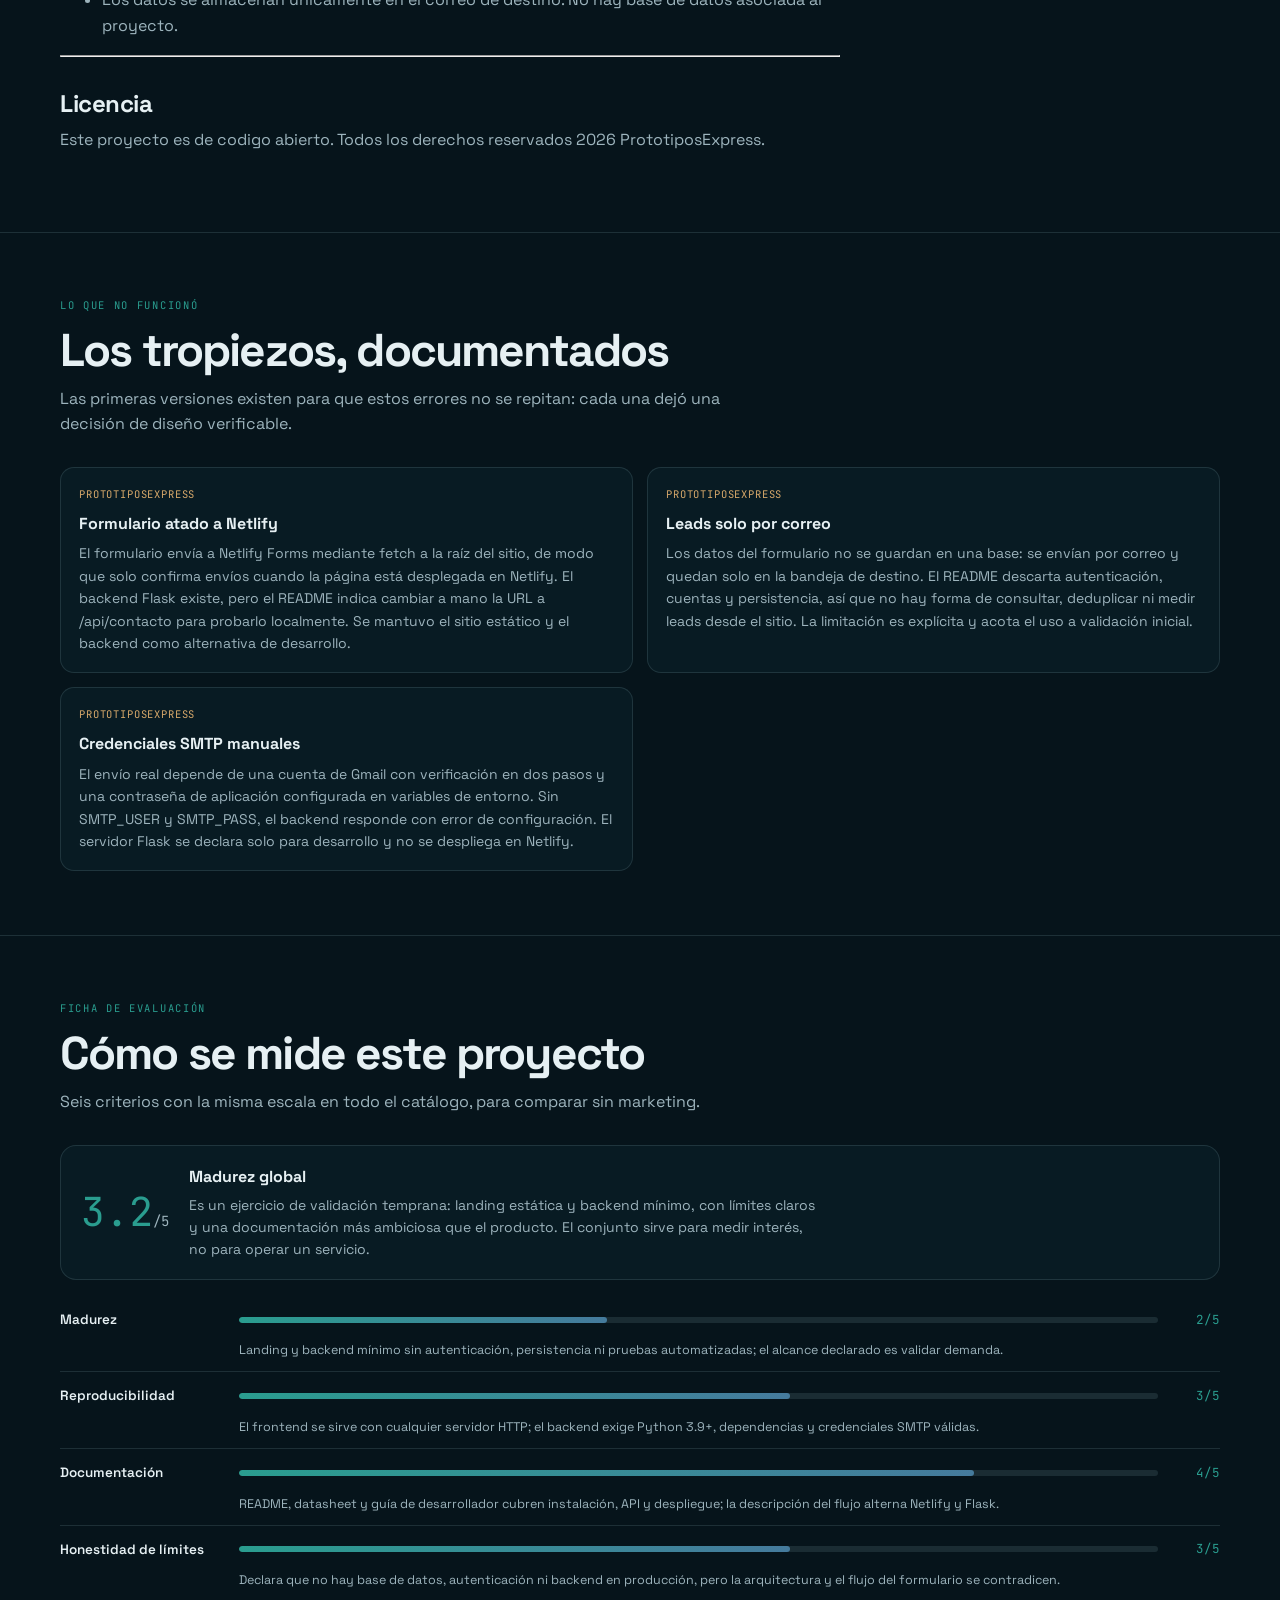
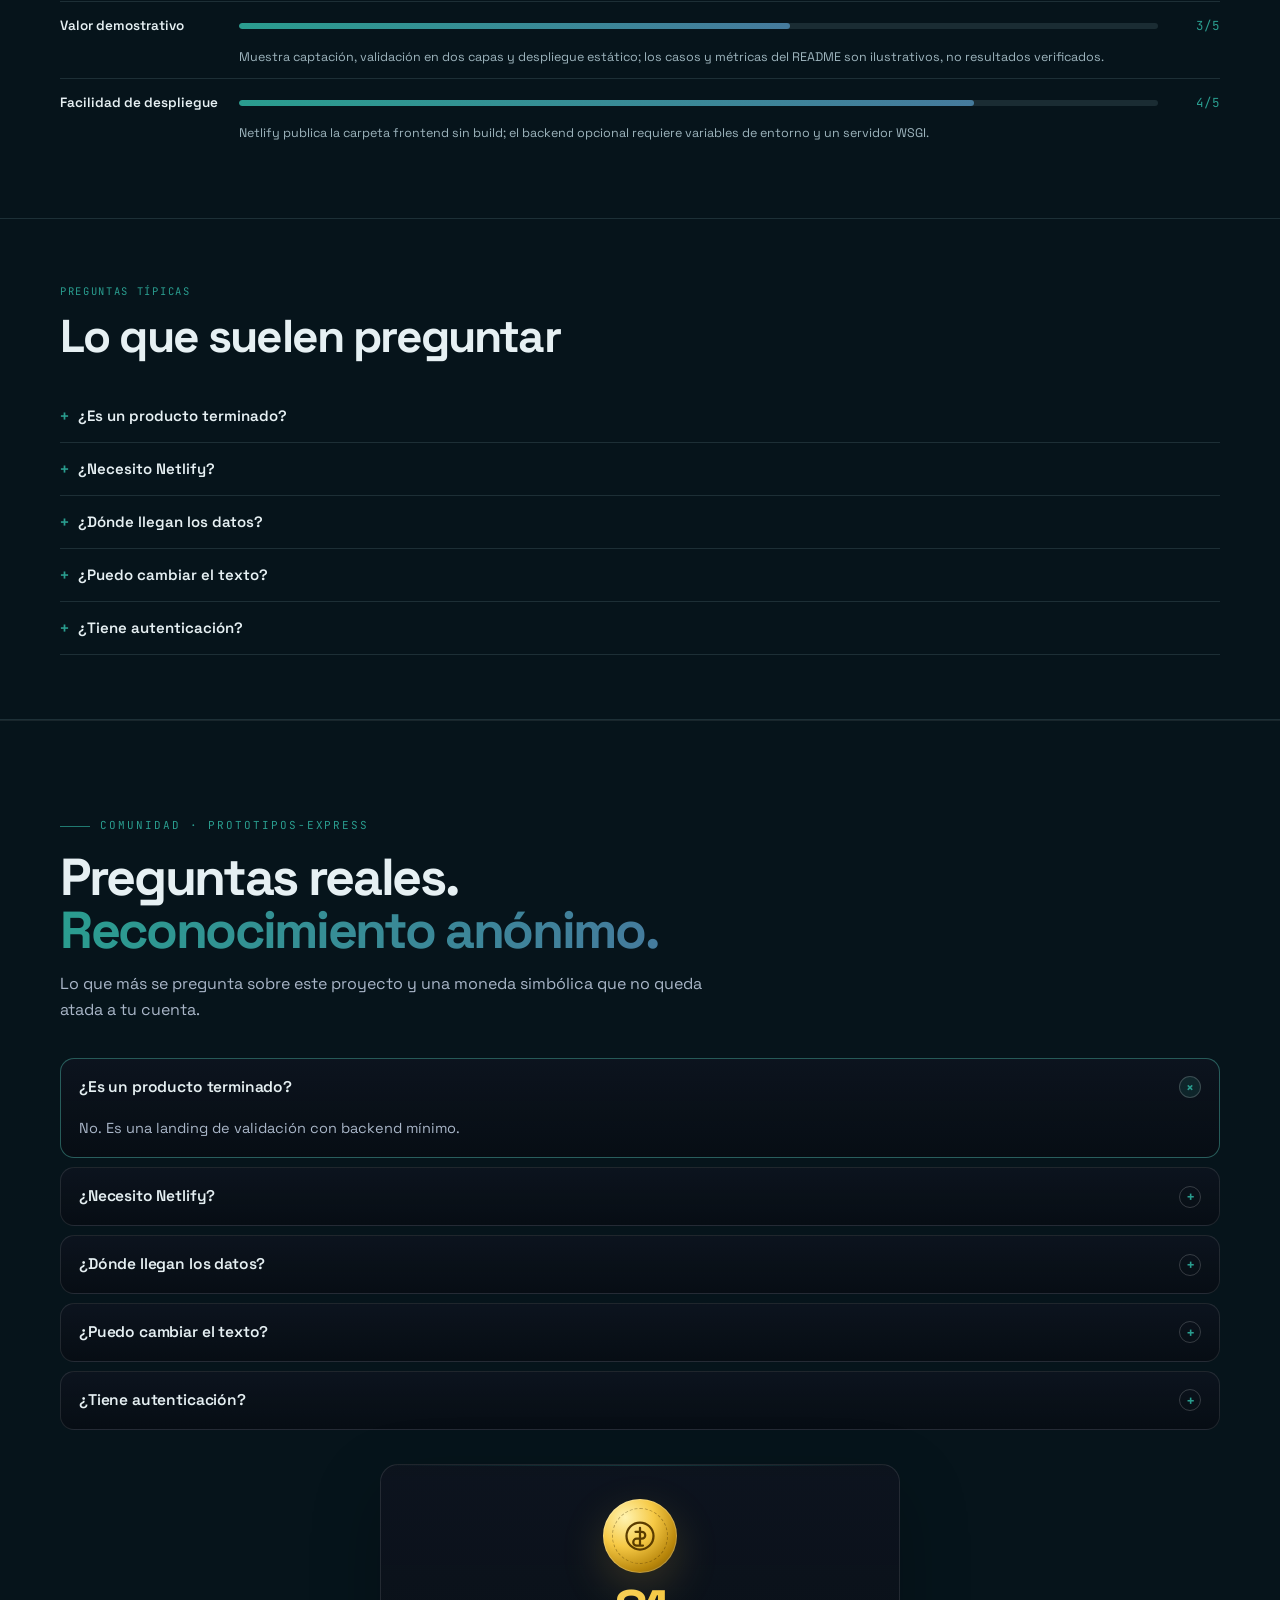
==== commit 528142f1: "chore: cache-bust community.js (v=2)" ====
--- a/docs/index.html
+++ b/docs/index.html
@@ -646,11 +646,11 @@
 </div></div></section>
 </main>
 <footer class="footer"><div class="wrap footer-grid">
-  <div><strong style="color:var(--text)">jmadasme.portfolio</strong> · 40 familias, 96 versiones, 3 secciones.<br>Documentación y sitios publicados con GitHub Pages.<br>Contacto · <a href="mailto:jmadasme@gmail.com">jmadasme@gmail.com</a> · <a href="mailto:jmadasme@protonmail.com">jmadasme@protonmail.com</a> · Telegram <a href="https://t.me/jmadasme" target="_blank" rel="noopener">@jmadasme</a></div>
+  <div><strong style="color:var(--text)">jmadasme.portfolio</strong> · 40 familias, 96 versiones, 3 secciones.<br>Documentación y sitios publicados con GitHub Pages.</div>
   <div><a href="/">Portada</a> · <a href="/software/">Software &amp; IA</a> · <a href="https://github.com/jmadasme" target="_blank" rel="noopener">GitHub</a></div>
 </div></footer>
 <script>window.PORTFOLIO_COMMUNITY={account:"jmadasme",repo:"prototipos-express",coinNamespace:"jmadasme-prototipos-express-coins-v1",faqs:[{"q": "¿Es un producto terminado?", "a": "No. Es una landing de validación con backend mínimo."}, {"q": "¿Necesito Netlify?", "a": "Se puede desplegar en otro hosting; la configuración incluida es para Netlify."}, {"q": "¿Dónde llegan los datos?", "a": "Al destino configurado en las variables de entorno. No hay base de datos incluida."}, {"q": "¿Puedo cambiar el texto?", "a": "Sí, es la parte que más conviene iterar."}, {"q": "¿Tiene autenticación?", "a": "No. No maneja cuentas."}]};</script>
-<script src="assets/community.js?v=1" defer></script>
+<script src="assets/community.js?v=2" defer></script>
 
 </body>
 </html>
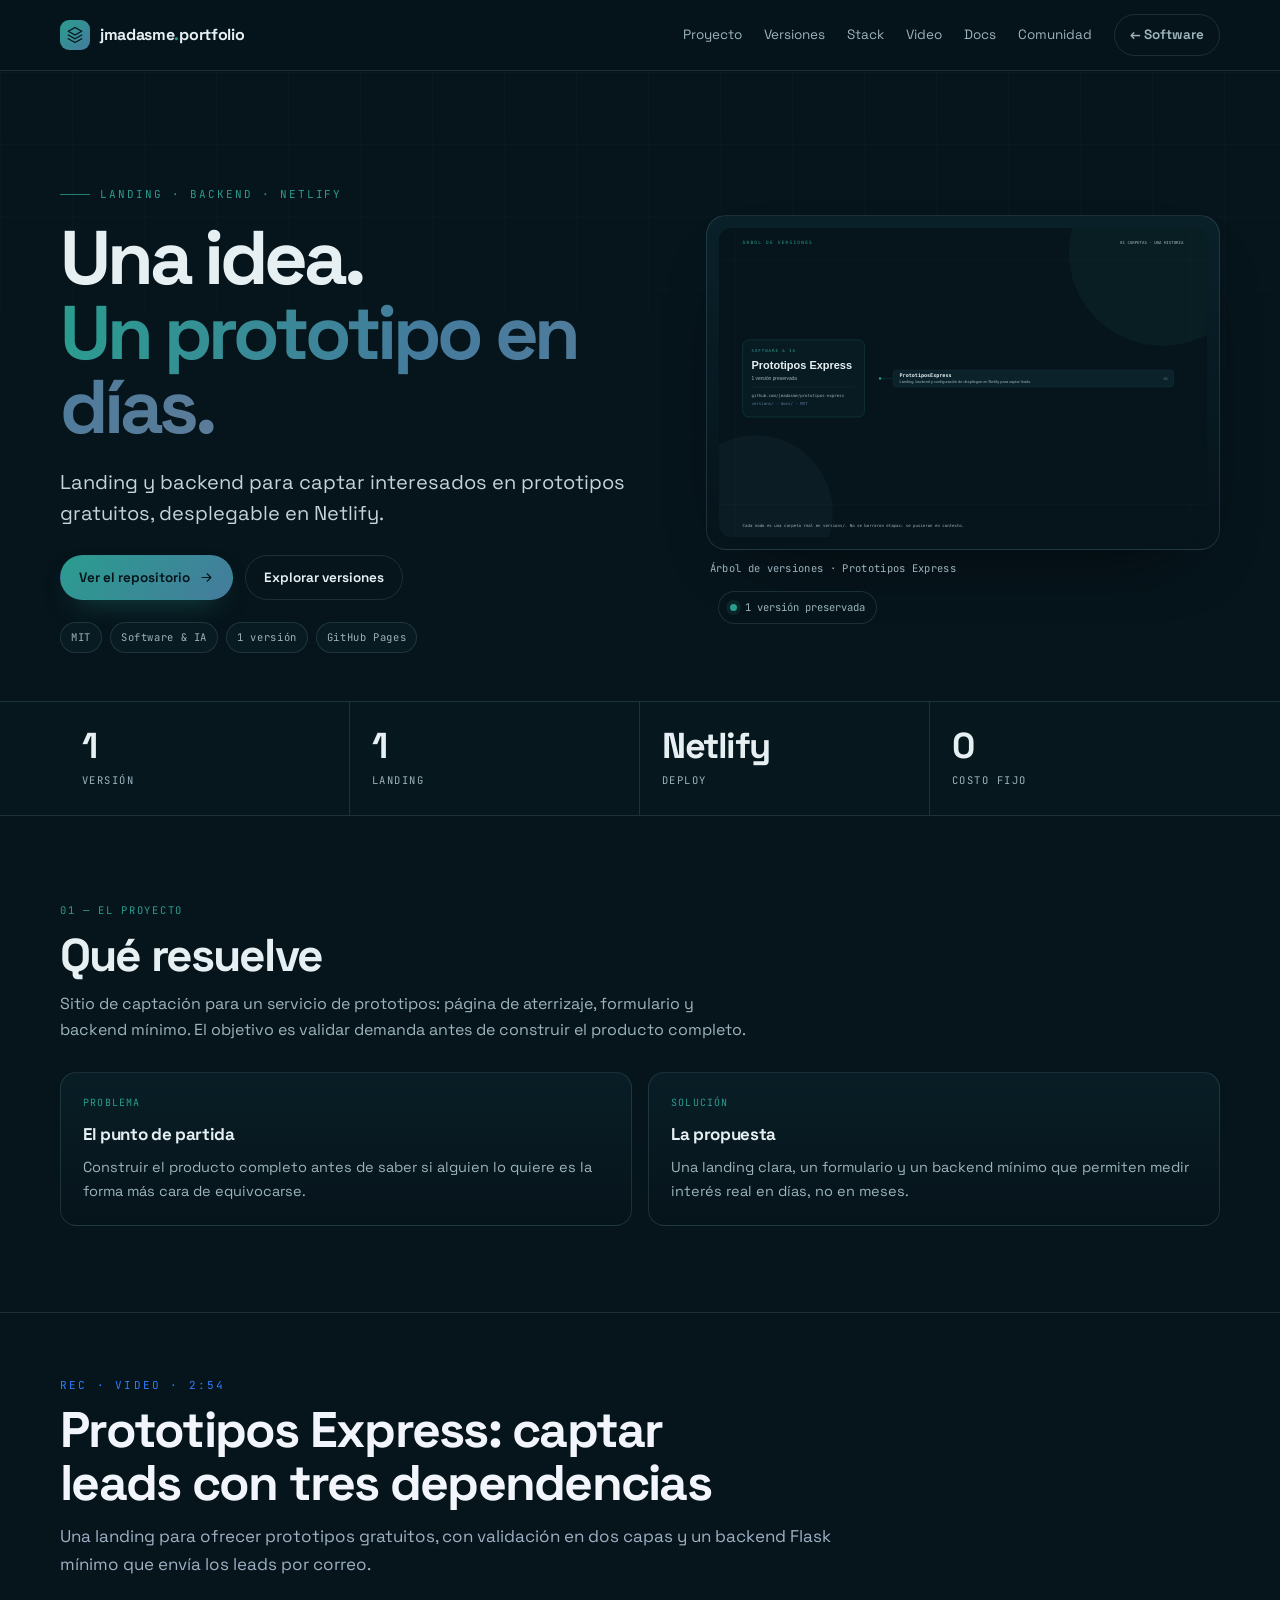
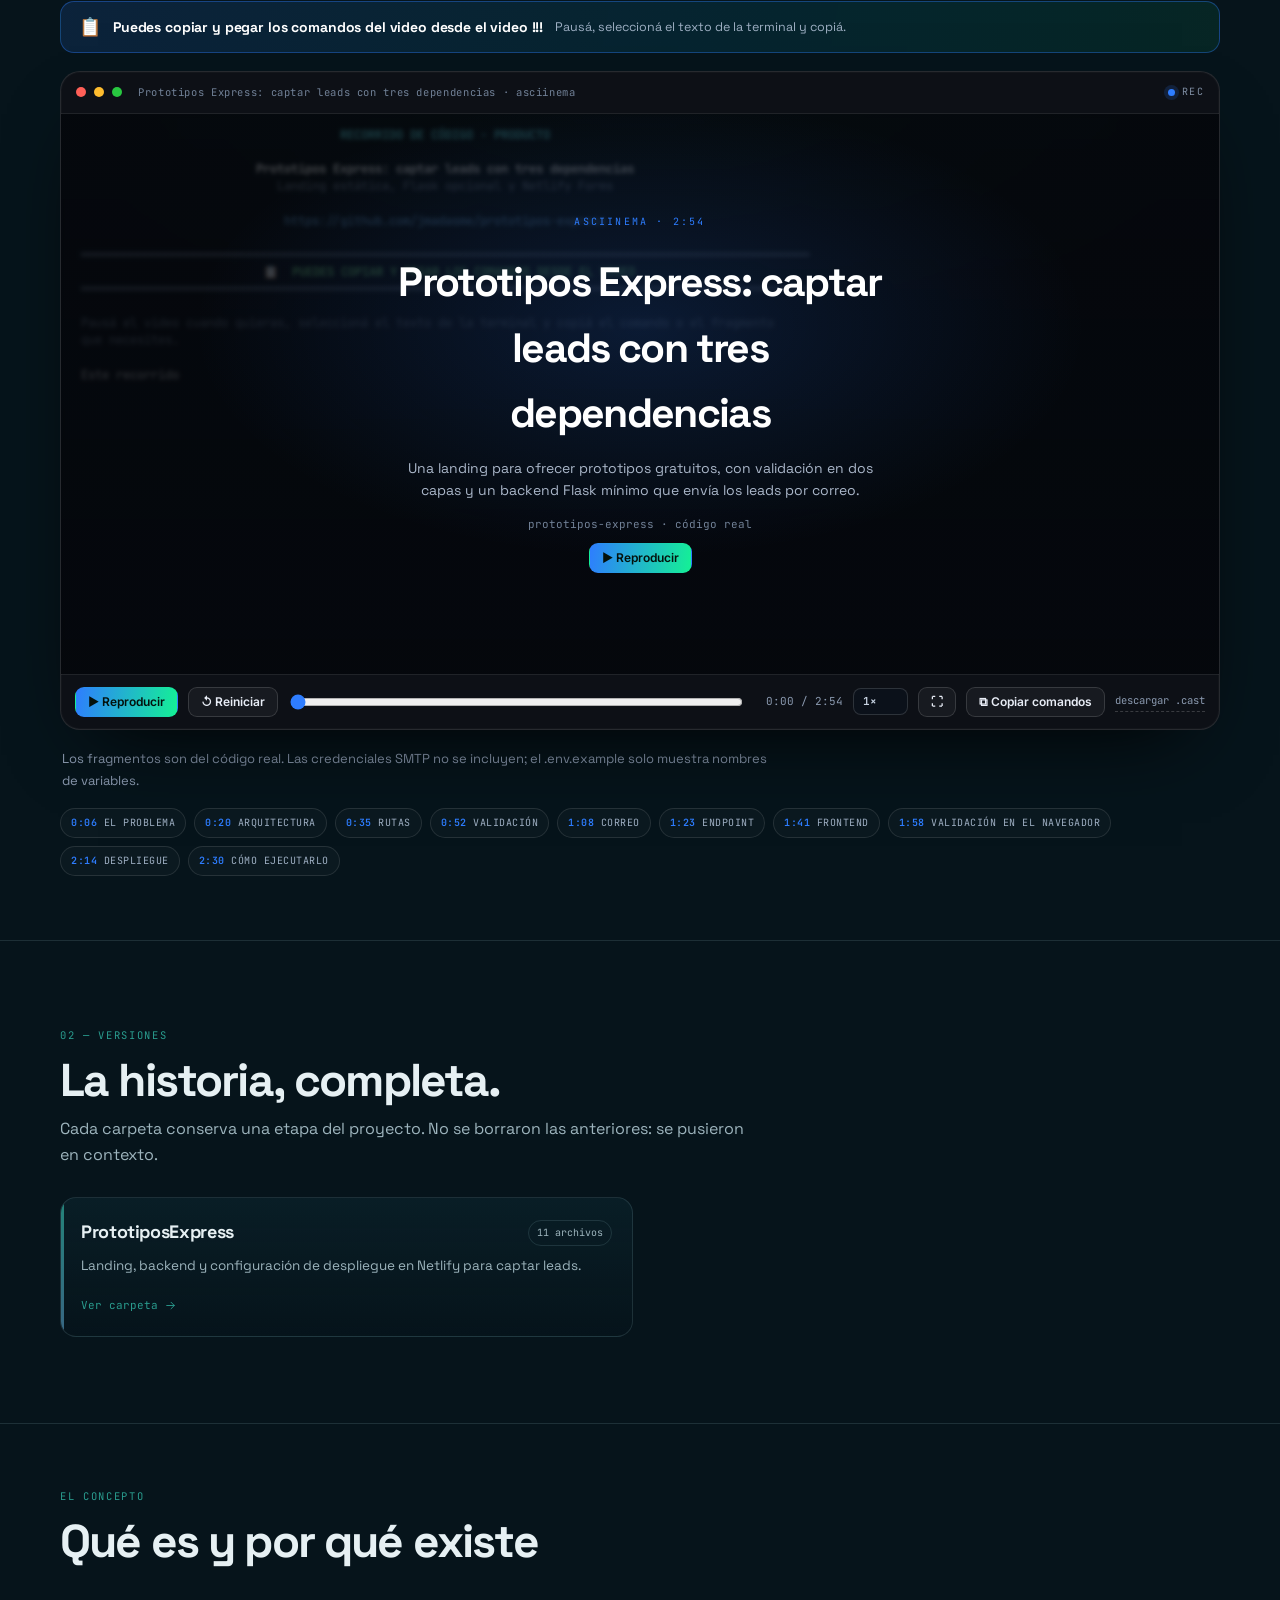
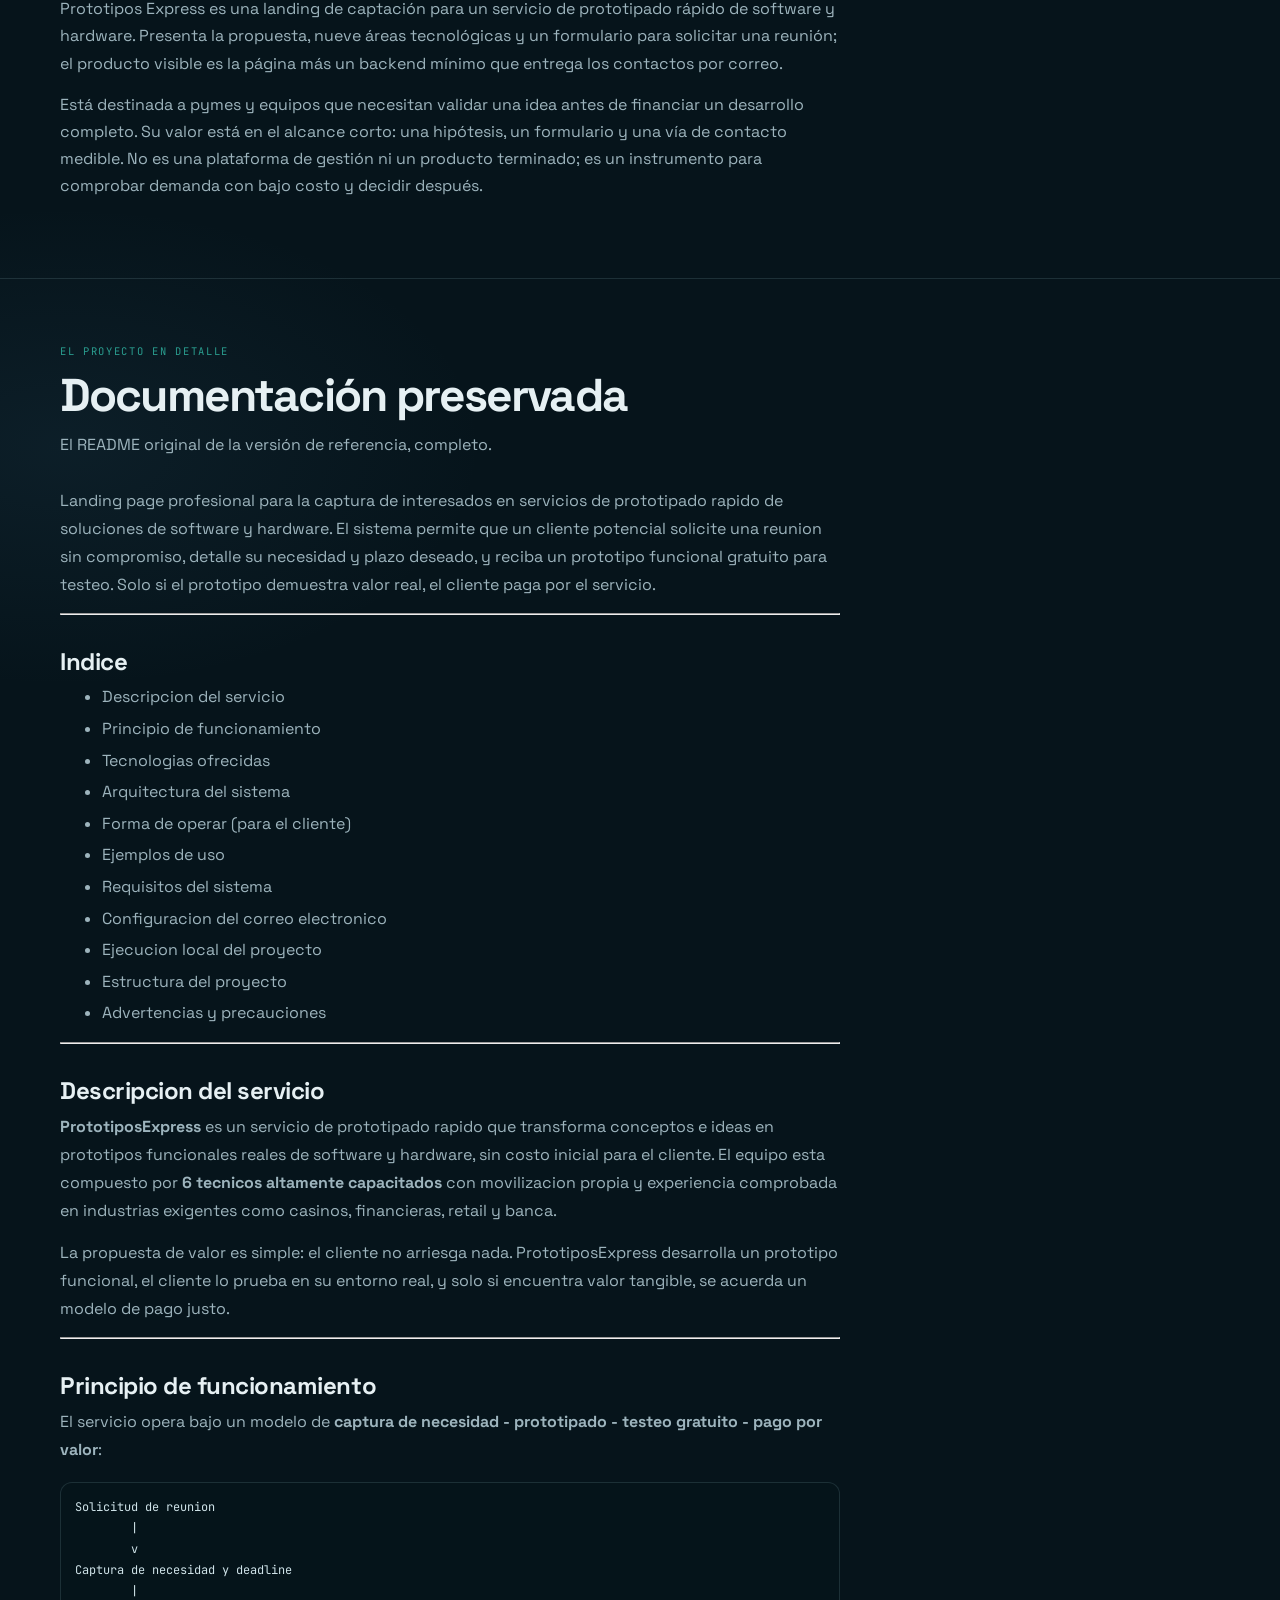
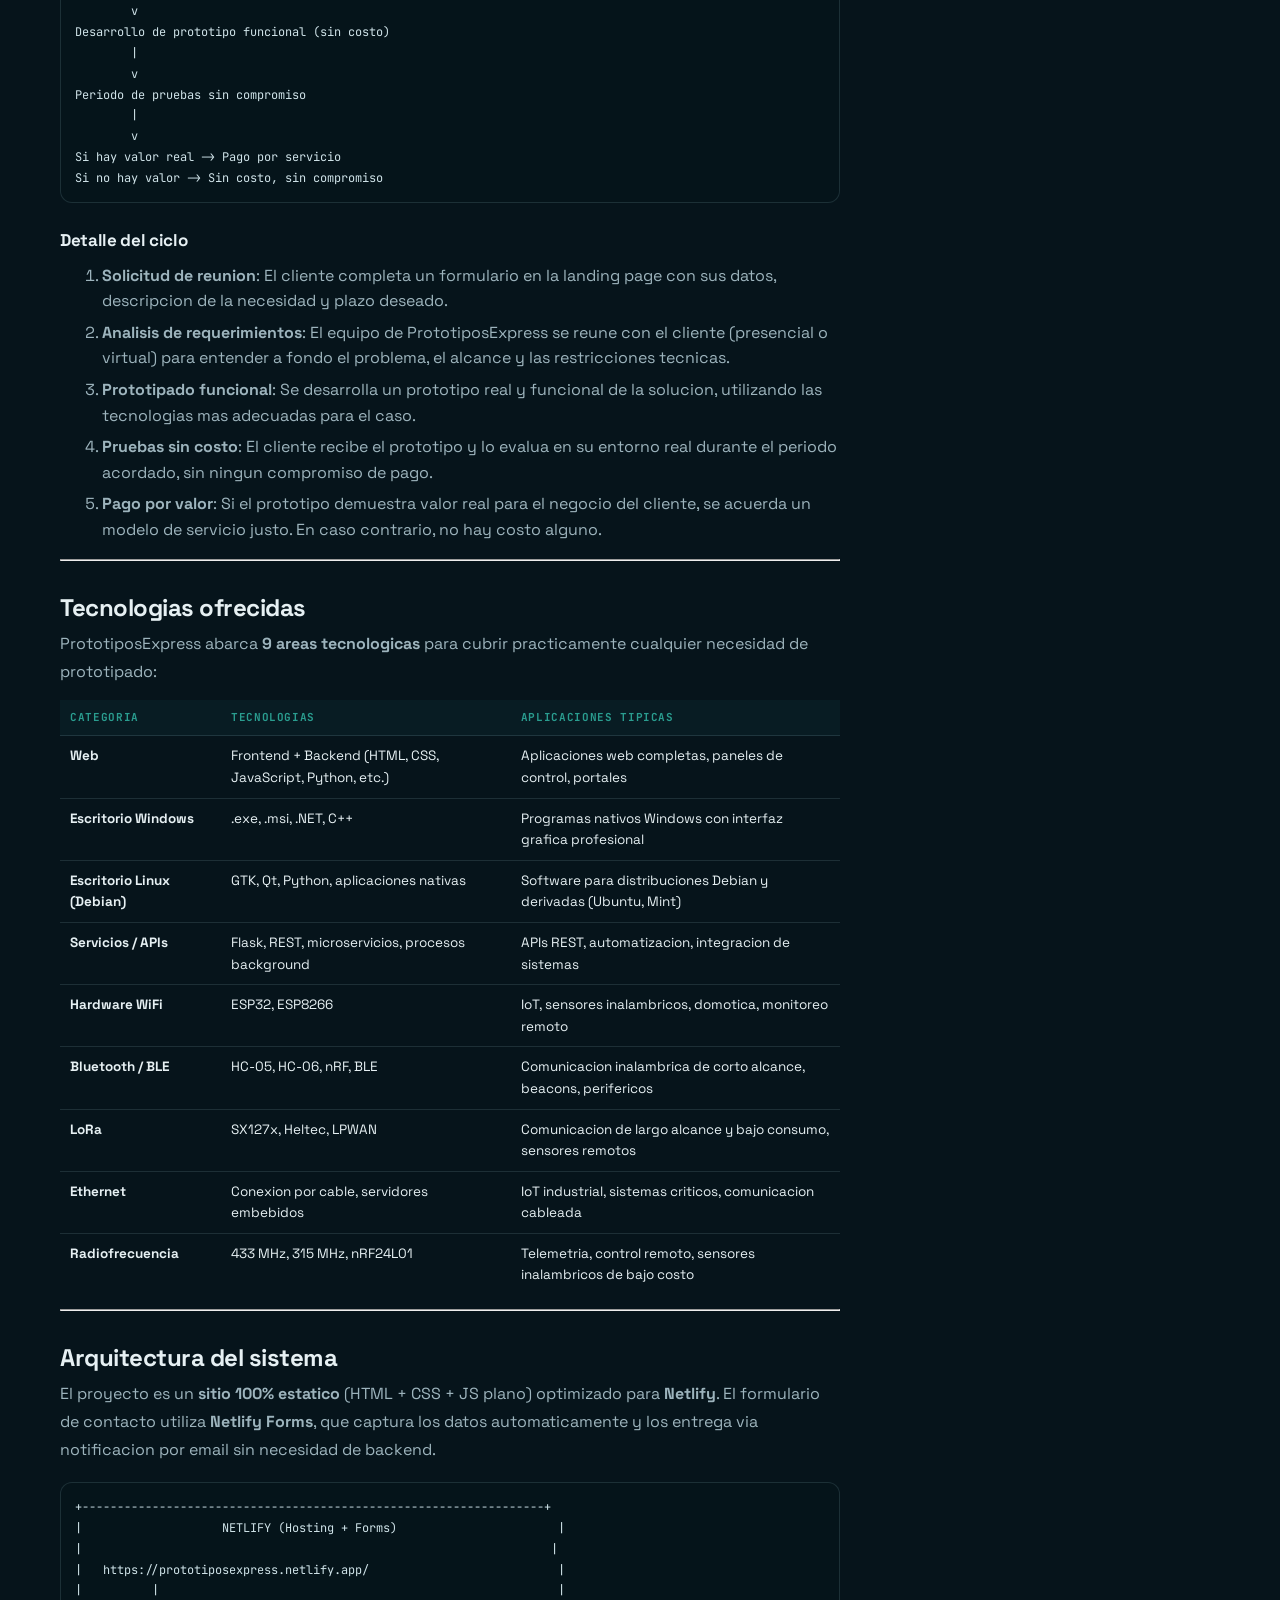
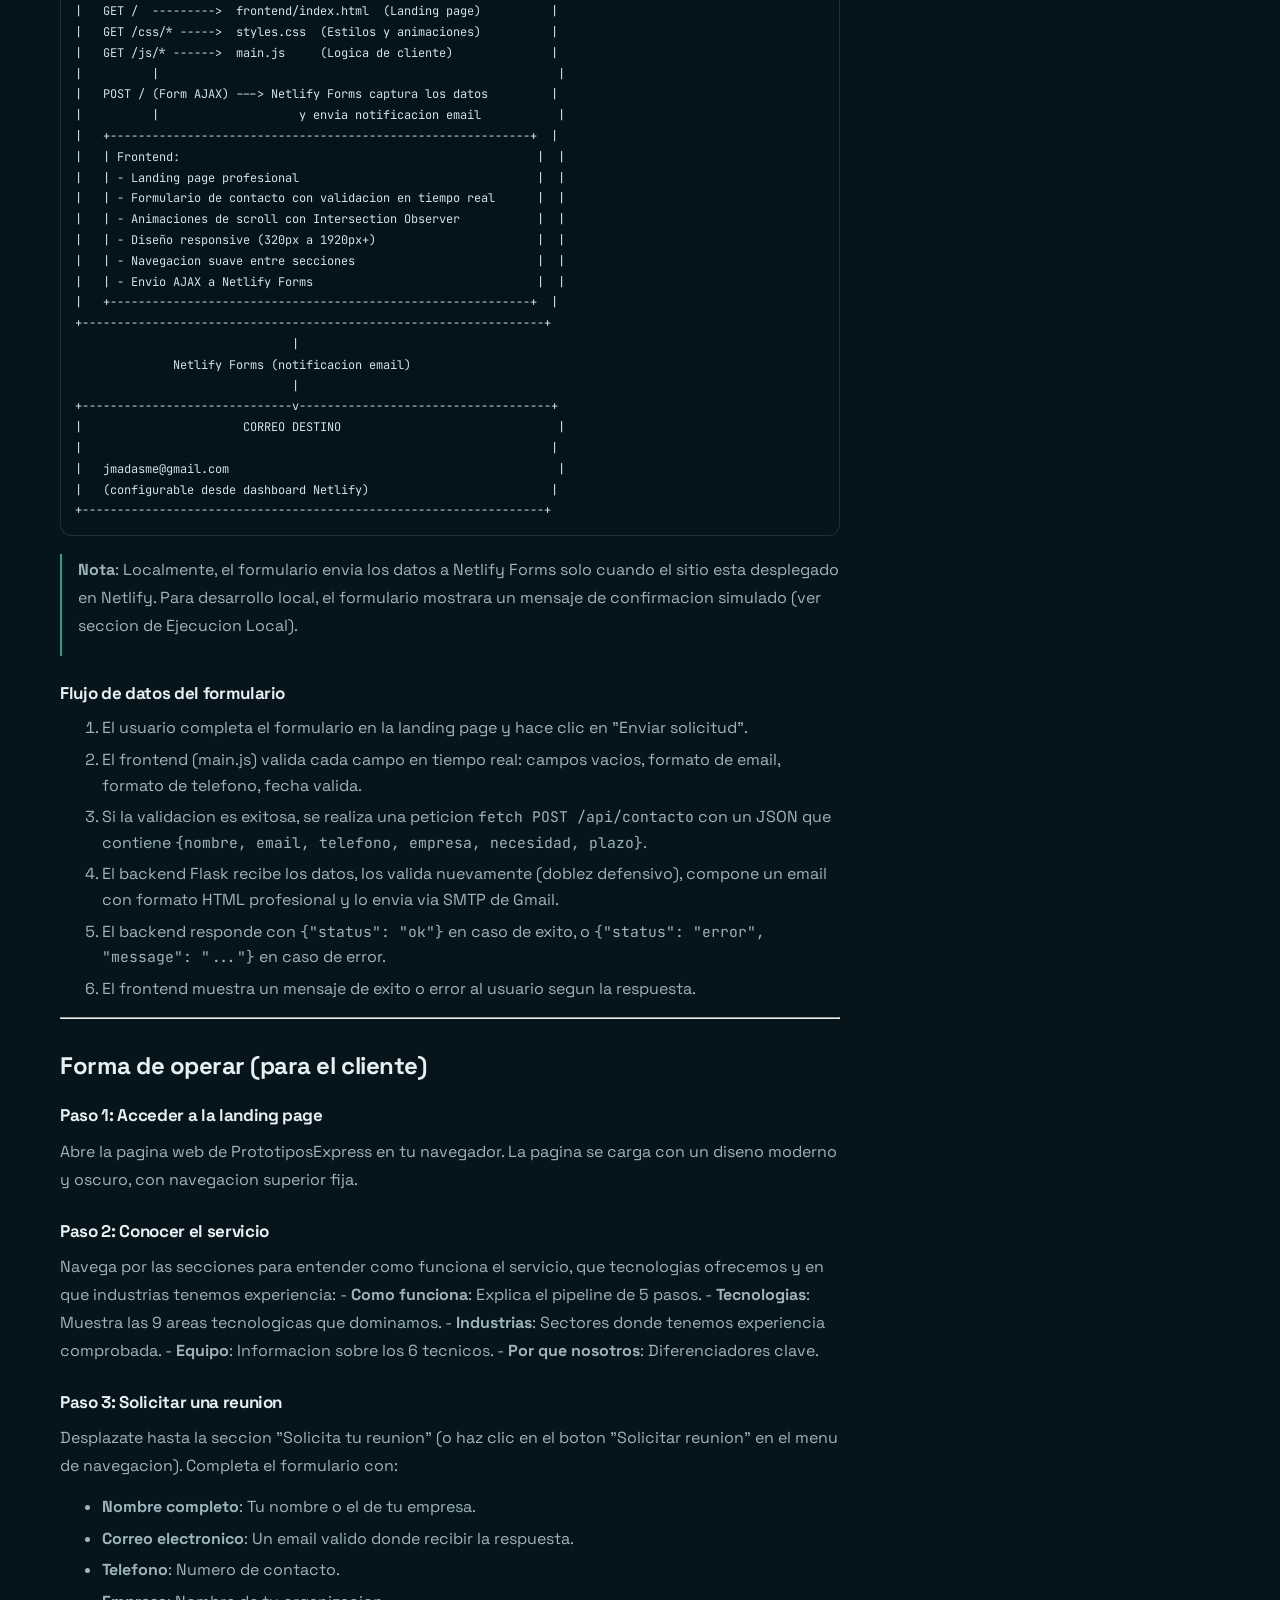
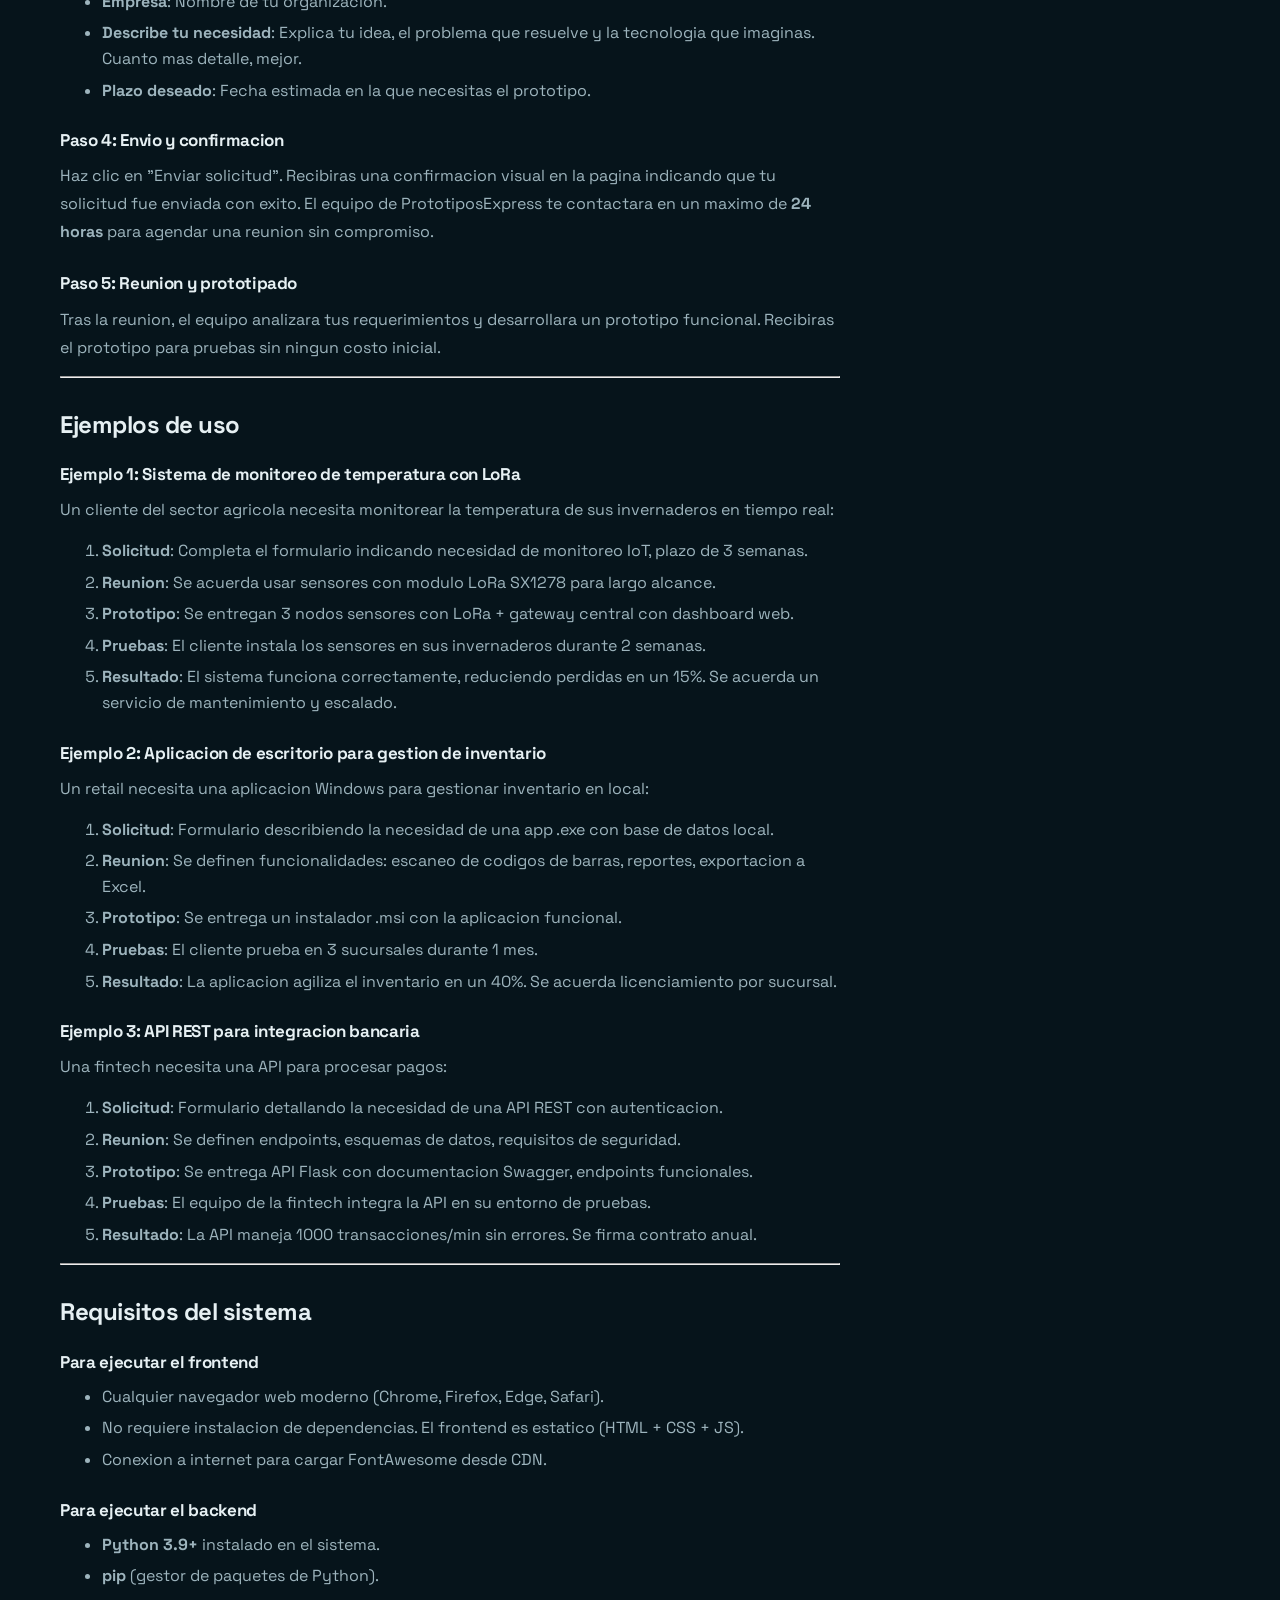
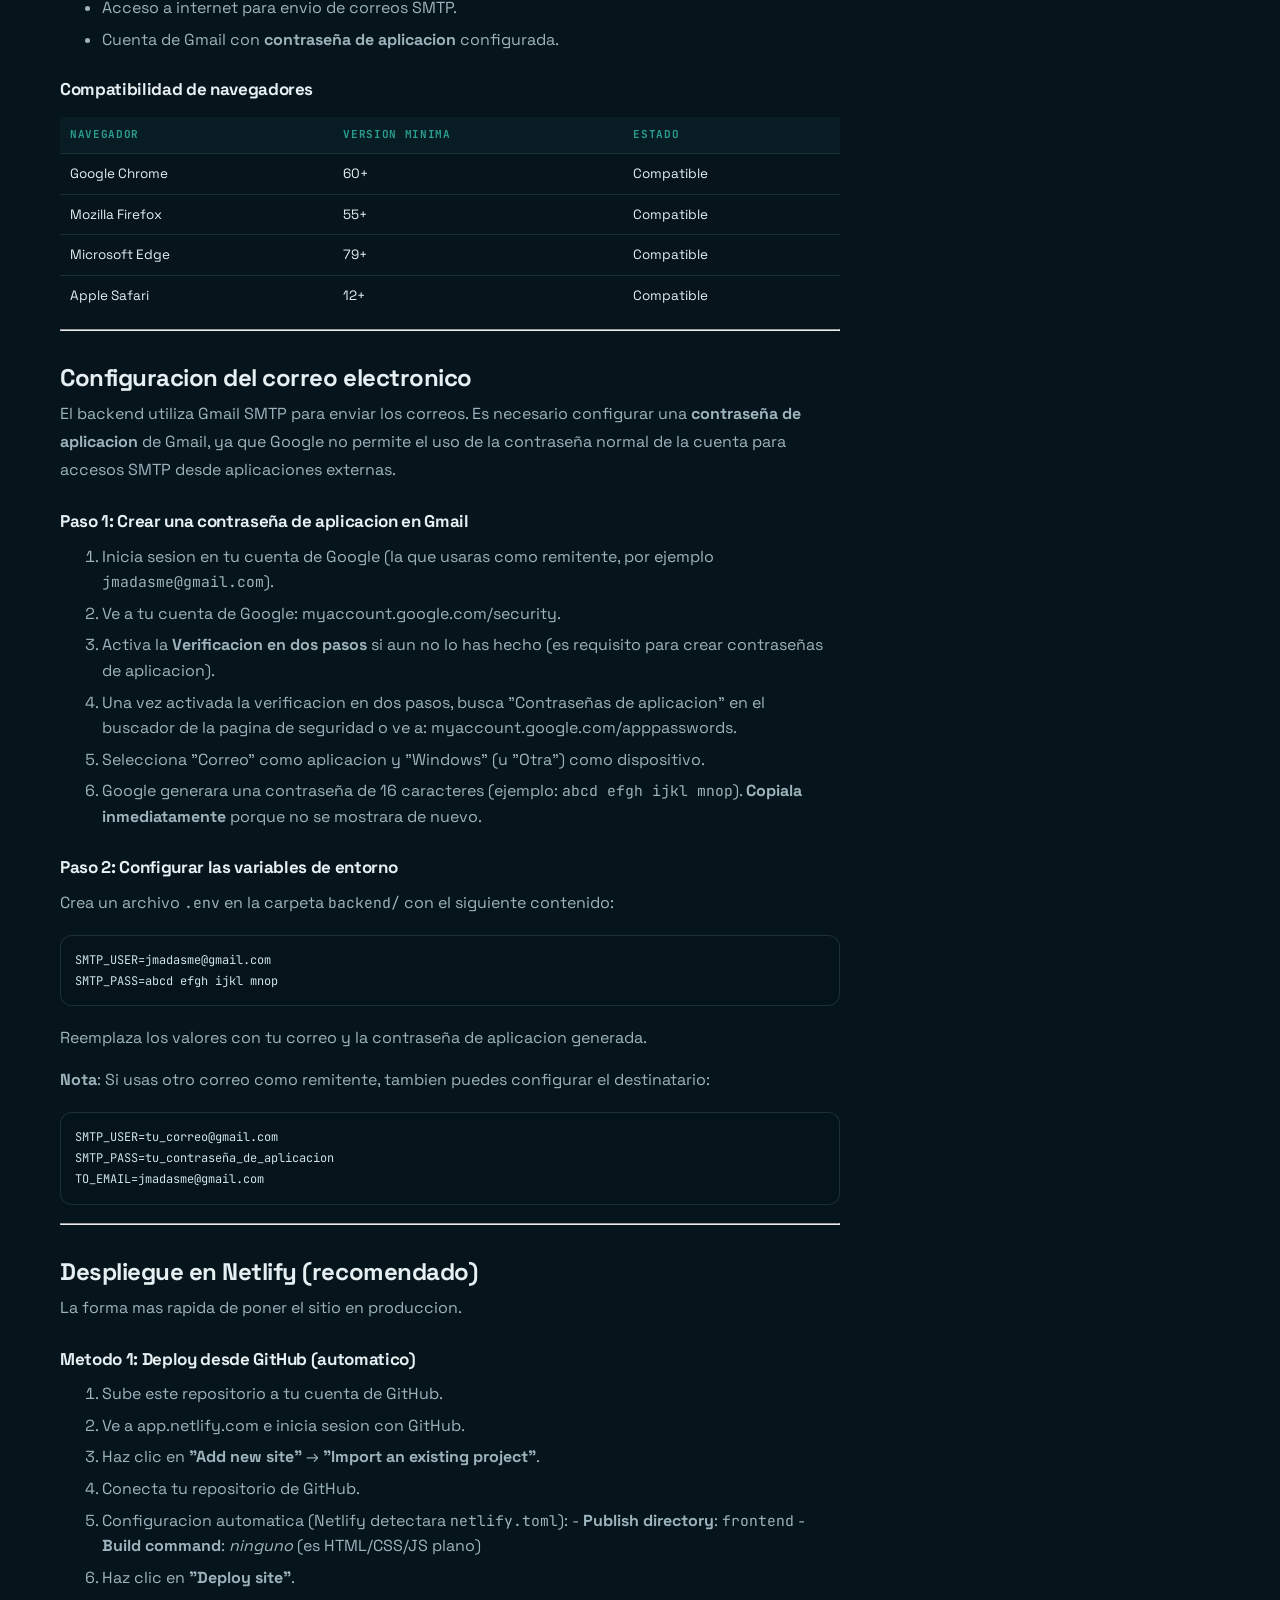
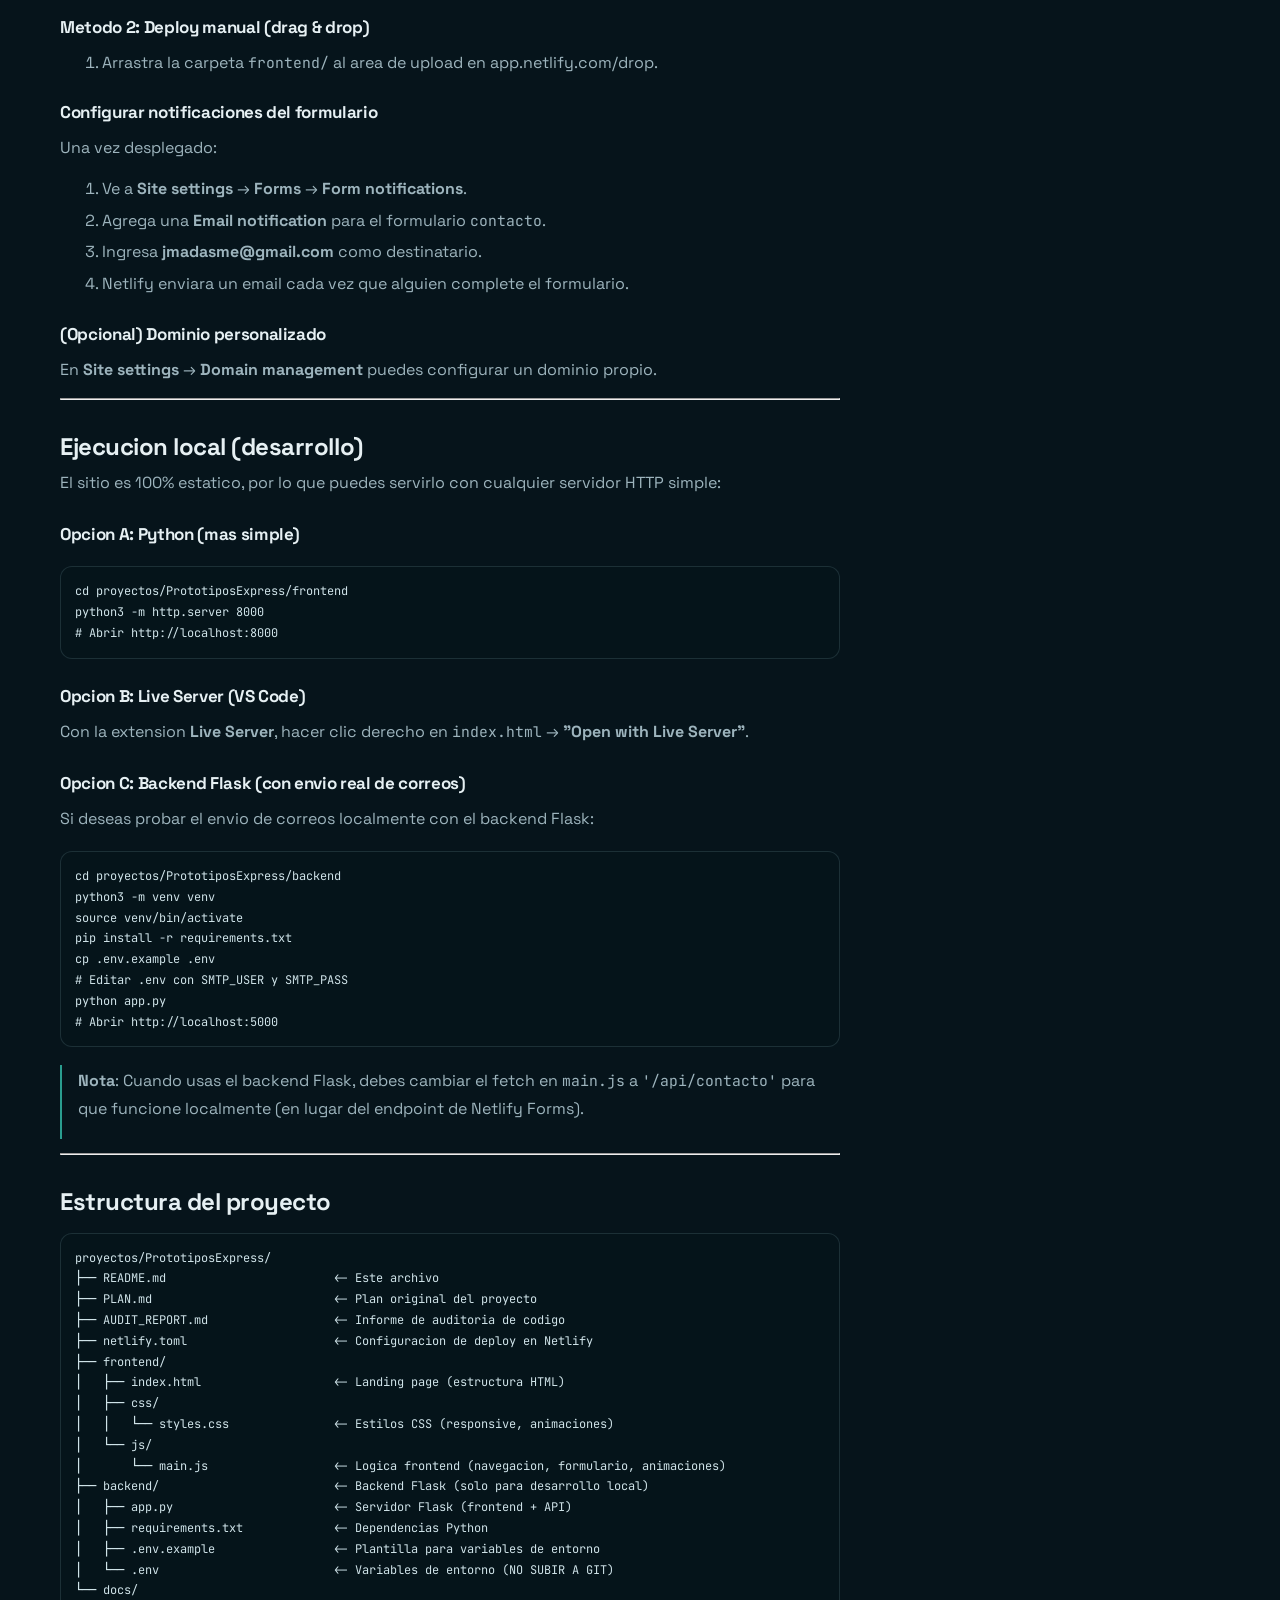
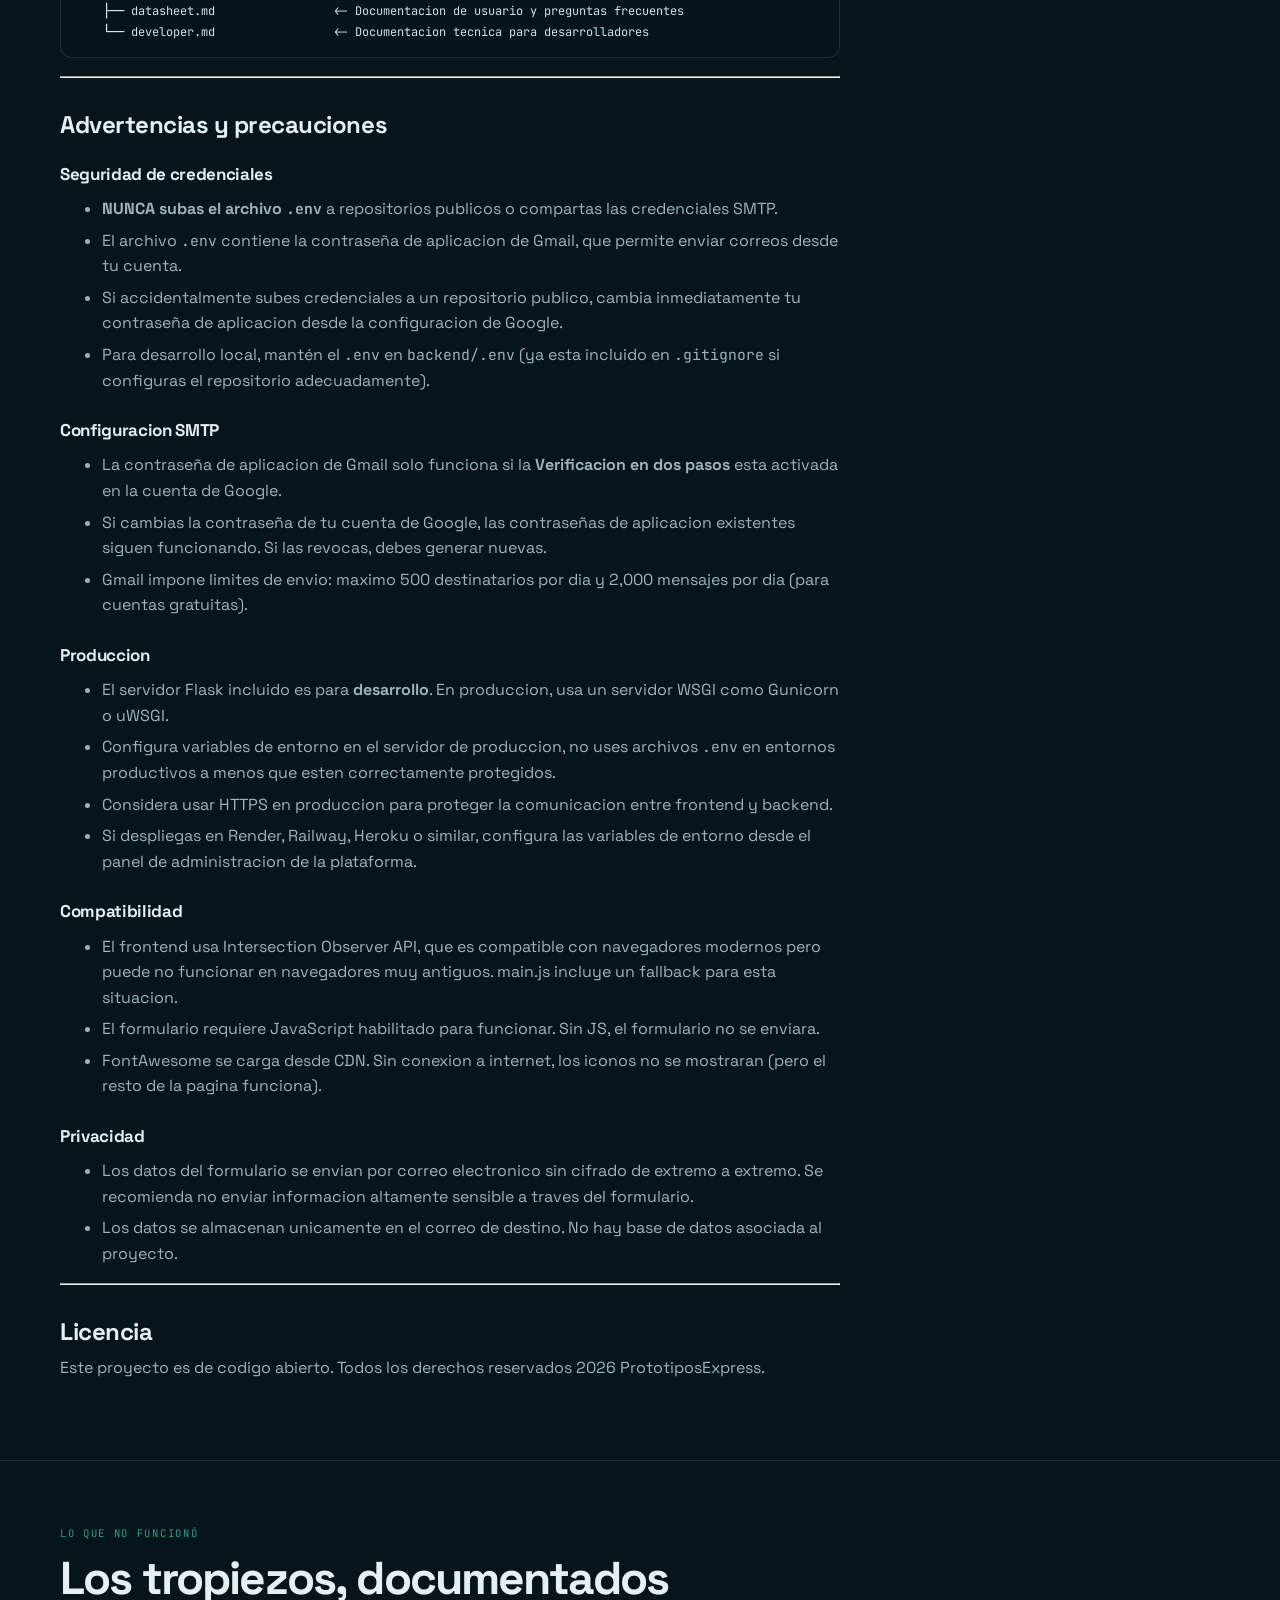
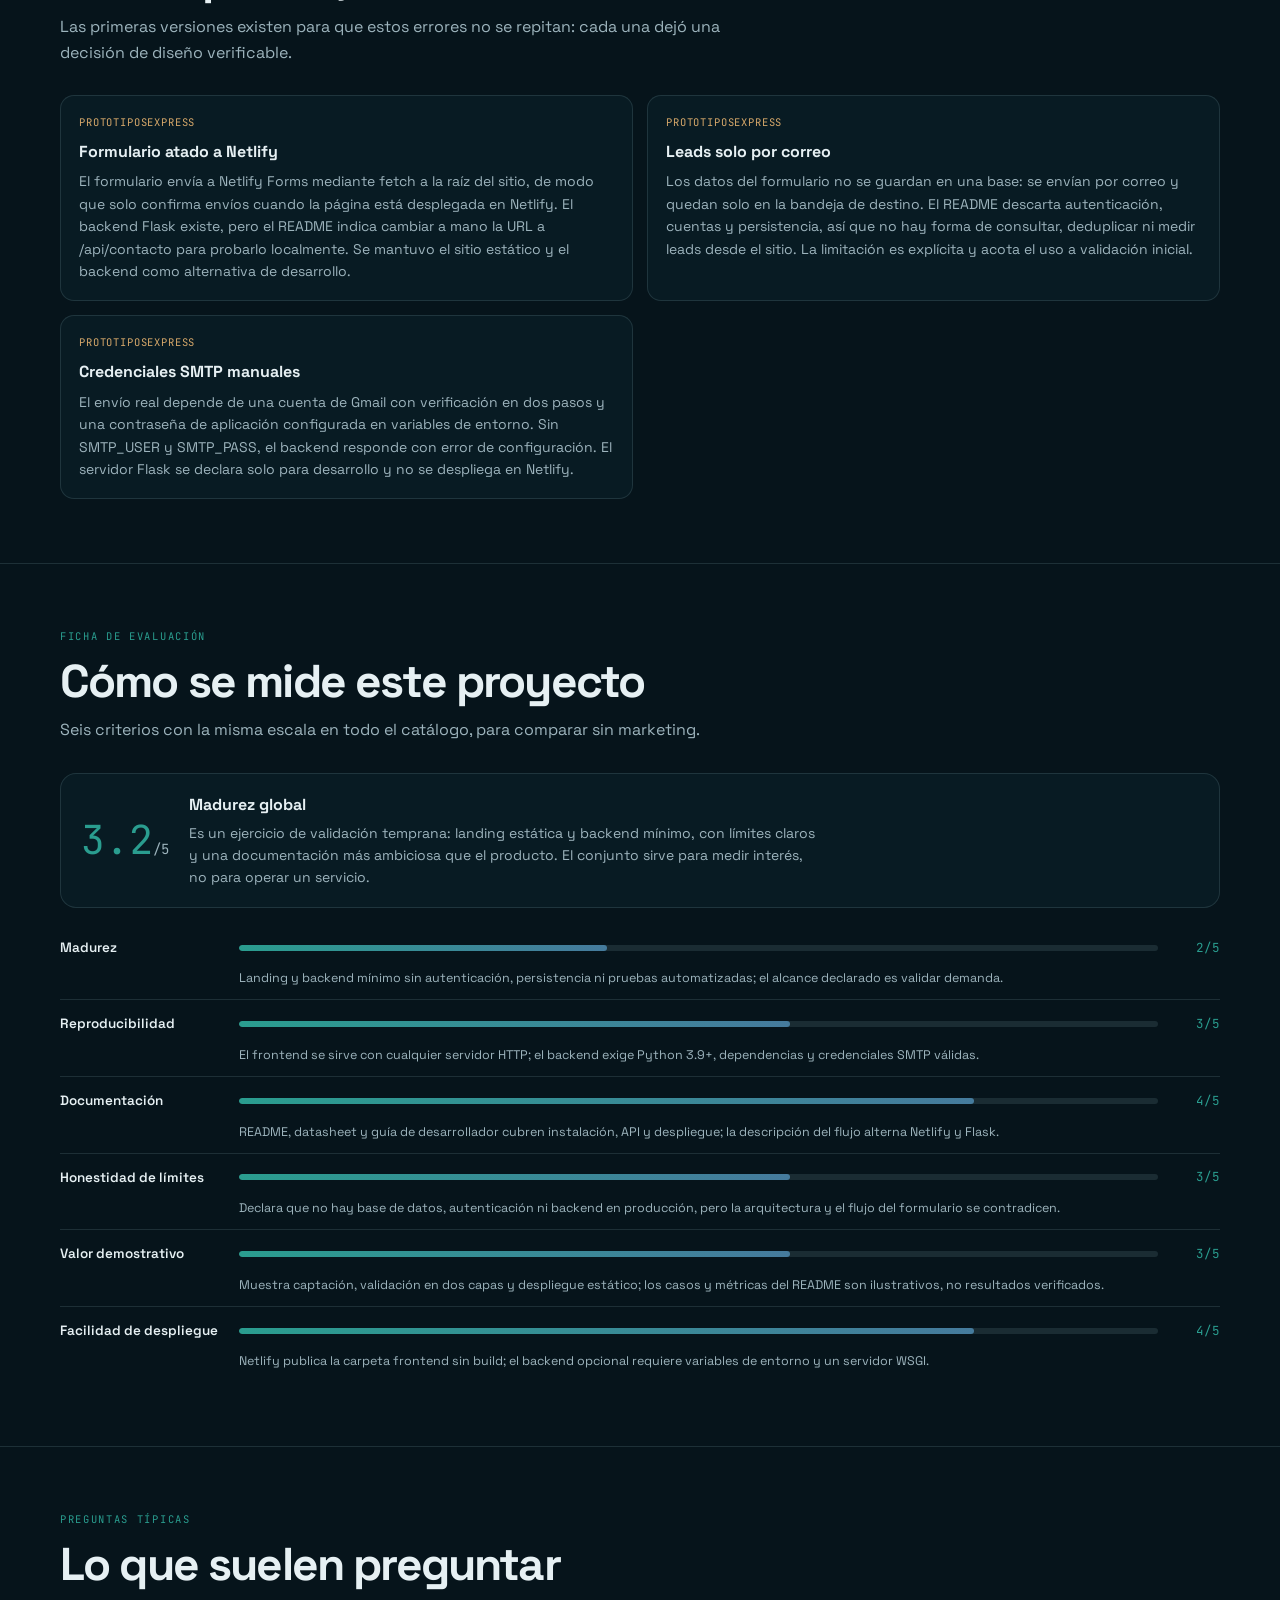
==== commit 7d302dba: "feat: video asciinema explicativo en rec/ y en la página" ====
--- a/docs/index.html
+++ b/docs/index.html
@@ -205,12 +205,14 @@
 
 </style>
 <link rel="stylesheet" href="assets/community.css?v=1">
+<link href="rec/player.css?v=1" rel="stylesheet"/>
 </head>
 <body>
 <header class="nav"><div class="wrap nav-in">
   <a class="brand" href="/"><span class="brand-mark"><svg viewBox="0 0 24 24" width="18" height="18" fill="none" stroke="currentColor" stroke-width="1.7" stroke-linecap="round" stroke-linejoin="round" aria-hidden="true"><path d="m12 2 9 5-9 5-9-5 9-5z"/><path d="m3 12 9 5 9-5M3 17l9 5 9-5"/></svg></span><span>jmadasme<span style="color:var(--accent)">.</span>portfolio</span></a>
   <nav class="nav-links">
-    <a href="#proyecto">Proyecto</a><a href="#versiones">Versiones</a><a href="#stack">Stack</a><a href="#docs">Docs</a><a href="#comunidad">Comunidad</a>
+    <a href="#proyecto">Proyecto</a><a href="#versiones">Versiones</a><a href="#stack">Stack</a><a href="#video">Video</a>
+<a href="#docs">Docs</a><a href="#comunidad">Comunidad</a>
     <a class="btn btn-ghost" style="padding:9px 15px" href="/software/">← Software</a>
   </nav>
 </div></header>
@@ -242,6 +244,45 @@
     <div class="card reveal"><span class="tag">Solución</span><h3>La propuesta</h3><p>Una landing clara, un formulario y un backend mínimo que permiten medir interés real en días, no en meses.</p></div>
   </div>
 </div></section>
+
+
+<section class="section tight rec-section" id="video" style="--accent:#2E7DFF;--accent2:#14F195">
+<div class="wrap">
+<div class="rec-kicker">REC · VIDEO · 2:54</div>
+<h2 class="rec-h2">Prototipos Express: captar leads con tres dependencias</h2>
+<p class="rec-lead">Una landing para ofrecer prototipos gratuitos, con validación en dos capas y un backend Flask mínimo que envía los leads por correo.</p>
+<div class="rec-banner">
+<span class="rec-banner-icon">📋</span>
+<strong>Puedes copiar y pegar los comandos del video desde el video !!!</strong>
+<span>Pausá, seleccioná el texto de la terminal y copiá.</span>
+</div>
+<div class="rec-shell">
+<div class="rec-bar"><i></i><i></i><i></i><span class="rec-title">Prototipos Express: captar leads con tres dependencias · asciinema</span><span class="rec-rec"><b></b>REC</span></div>
+<div class="rec-screen-wrap">
+<div class="rec-screen" id="rec-screen"></div>
+<div class="rec-poster" id="rec-poster">
+<div class="rec-kicker">ASCIINEMA · 2:54</div>
+<h3>Prototipos Express: captar leads con tres dependencias</h3>
+<p>Una landing para ofrecer prototipos gratuitos, con validación en dos capas y un backend Flask mínimo que envía los leads por correo.</p>
+<div class="rec-poster-meta">prototipos-express · código real</div>
+<button class="rec-btn rec-primary" id="rec-start" type="button">▶ Reproducir</button>
+</div>
+</div>
+<div class="rec-controls">
+<button class="rec-btn rec-primary" id="rec-play" type="button">▶ Reproducir</button>
+<button class="rec-btn" id="rec-restart" type="button">↺ Reiniciar</button>
+<input class="rec-progress" id="rec-range" type="range" min="0" max="1000" value="0" aria-label="Progreso"/>
+<span class="rec-time" id="rec-time">0:00 / 2:54</span>
+<select class="rec-speed" id="rec-speed" aria-label="Velocidad"><option value="1">1×</option><option value="1.25">1.25×</option><option value="1.5">1.5×</option><option value="2">2×</option></select>
+<button class="rec-btn" id="rec-full" type="button" title="Pantalla completa">⛶</button>
+<button class="rec-btn" id="rec-copy" type="button">⧉ Copiar comandos</button>
+<a class="rec-download" href="rec/prototipos-express.cast" download>descargar .cast</a>
+</div>
+</div>
+<p class="rec-note">Los fragmentos son del código real. Las credenciales SMTP no se incluyen; el .env.example solo muestra nombres de variables.</p>
+<div class="rec-chapters"><span class="rec-chip"><b>0:06</b> EL PROBLEMA</span><span class="rec-chip"><b>0:20</b> ARQUITECTURA</span><span class="rec-chip"><b>0:35</b> RUTAS</span><span class="rec-chip"><b>0:52</b> VALIDACIÓN</span><span class="rec-chip"><b>1:08</b> CORREO</span><span class="rec-chip"><b>1:23</b> ENDPOINT</span><span class="rec-chip"><b>1:41</b> FRONTEND</span><span class="rec-chip"><b>1:58</b> VALIDACIÓN EN EL NAVEGADOR</span><span class="rec-chip"><b>2:14</b> DESPLIEGUE</span><span class="rec-chip"><b>2:30</b> CÓMO EJECUTARLO</span></div>
+</div>
+</section>
 
 <section class="section" id="versiones"><div class="wrap">
   <div class="section-head reveal"><div class="kicker">02 — Versiones</div><h2>La historia, completa.</h2><p class="section-sub">Cada carpeta conserva una etapa del proyecto. No se borraron las anteriores: se pusieron en contexto.</p></div>
@@ -652,5 +693,7 @@
 <script>window.PORTFOLIO_COMMUNITY={account:"jmadasme",repo:"prototipos-express",coinNamespace:"jmadasme-prototipos-express-coins-v1",faqs:[{"q": "¿Es un producto terminado?", "a": "No. Es una landing de validación con backend mínimo."}, {"q": "¿Necesito Netlify?", "a": "Se puede desplegar en otro hosting; la configuración incluida es para Netlify."}, {"q": "¿Dónde llegan los datos?", "a": "Al destino configurado en las variables de entorno. No hay base de datos incluida."}, {"q": "¿Puedo cambiar el texto?", "a": "Sí, es la parte que más conviene iterar."}, {"q": "¿Tiene autenticación?", "a": "No. No maneja cuentas."}]};</script>
 <script src="assets/community.js?v=2" defer></script>
 
+<script defer src="rec/prototipos-express.cast.js?v=1"></script>
+<script defer src="rec/player.js?v=1"></script>
 </body>
 </html>
--- a/docs/rec/player.css
+++ b/docs/rec/player.css
@@ -0,0 +1,168 @@
+/* Reproductor asciinema inline reutilizable para las páginas de wanderc137. */
+.rec-section{position:relative;z-index:1}
+.rec-section .rec-kicker{
+  font-family:'JetBrains Mono',ui-monospace,monospace;
+  font-size:11px;letter-spacing:.2em;text-transform:uppercase;
+  color:var(--accent,#2E7DFF);margin:0 0 10px;
+}
+.rec-section .rec-h2{
+  font-family:'Space Grotesk','Inter',sans-serif;
+  font-size:clamp(28px,4.6vw,50px);line-height:1.06;letter-spacing:-.035em;
+  color:#f2f6fc;margin:0 0 12px;max-width:22ch;
+}
+.rec-section .rec-lead{
+  font-size:clamp(14px,1.5vw,17px);line-height:1.65;
+  color:#9fb0c4;margin:0 0 22px;max-width:72ch;
+}
+.rec-banner{
+  display:flex;align-items:center;gap:12px;flex-wrap:wrap;
+  padding:14px 18px;margin:0 0 18px;
+  border:1px solid color-mix(in srgb,var(--accent,#2E7DFF) 38%,transparent);
+  border-radius:14px;
+  background:linear-gradient(100deg,color-mix(in srgb,var(--accent,#2E7DFF) 14%,transparent),color-mix(in srgb,var(--accent2,#14F195) 8%,transparent));
+  box-shadow:0 18px 40px -30px color-mix(in srgb,var(--accent,#2E7DFF) 60%,transparent);
+}
+.rec-banner .rec-banner-icon{font-size:18px;line-height:1}
+.rec-banner strong{font-size:14px;color:#fff;letter-spacing:-.01em}
+.rec-banner span{font-size:12.5px;color:#9fb0c4}
+.rec-shell{
+  position:relative;
+  border:1px solid rgba(255,255,255,.13);
+  border-radius:20px;
+  overflow:hidden;
+  background:#070a10;
+  box-shadow:0 34px 80px -38px #000,0 0 0 1px rgba(255,255,255,.025) inset;
+}
+.rec-bar{
+  display:flex;align-items:center;gap:8px;
+  padding:12px 15px;
+  border-bottom:1px solid rgba(255,255,255,.08);
+  background:rgba(255,255,255,.025);
+}
+.rec-bar i{width:10px;height:10px;border-radius:50%;background:#ff5f57;display:block}
+.rec-bar i:nth-child(2){background:#febc2e}
+.rec-bar i:nth-child(3){background:#28c840}
+.rec-bar .rec-title{
+  margin-left:8px;
+  font-family:'JetBrains Mono',ui-monospace,SFMono-Regular,Menlo,monospace;
+  font-size:10.5px;color:#718197;letter-spacing:.06em;
+  overflow:hidden;text-overflow:ellipsis;white-space:nowrap;
+}
+.rec-bar .rec-rec{
+  margin-left:auto;display:flex;align-items:center;gap:7px;
+  font-family:'JetBrains Mono',ui-monospace,monospace;
+  font-size:10px;letter-spacing:.14em;color:#7f8ea3;text-transform:uppercase;
+}
+.rec-bar .rec-rec b{
+  width:7px;height:7px;border-radius:50%;background:var(--accent,#2E7DFF);
+  box-shadow:0 0 0 4px color-mix(in srgb,var(--accent,#2E7DFF) 16%,transparent);
+  animation:recPulse 2.2s infinite;
+}
+@keyframes recPulse{50%{opacity:.35}}
+.rec-screen-wrap{position:relative;background:#05080d}
+.rec-screen{
+  height:clamp(330px,46vw,560px);
+  overflow:auto;
+  padding:18px 20px;
+  background:
+    radial-gradient(900px 420px at 50% -10%,rgba(20,241,149,.055),transparent 70%),
+    #05080d;
+  color:#d7e0ea;
+  font-family:'JetBrains Mono',ui-monospace,SFMono-Regular,Menlo,Consolas,monospace;
+  font-size:clamp(8px,1.04vw,12.4px);
+  line-height:1.38;
+  scrollbar-width:thin;
+  scrollbar-color:#2a3448 #05080d;
+  user-select:text;
+}
+.rec-screen::-webkit-scrollbar{width:9px;height:9px}
+.rec-screen::-webkit-scrollbar-thumb{background:#2a3448;border-radius:9px}
+.rec-row{white-space:pre;min-height:1.38em}
+.rec-row span{white-space:pre}
+.rec-poster{
+  position:absolute;inset:0;z-index:2;
+  display:flex;flex-direction:column;align-items:center;justify-content:center;
+  gap:10px;text-align:center;padding:28px;
+  background:
+    radial-gradient(620px 320px at 50% 38%,color-mix(in srgb,var(--accent,#2E7DFF) 16%,transparent),transparent 72%),
+    linear-gradient(180deg,rgba(5,8,13,.72),rgba(5,8,13,.94));
+  backdrop-filter:blur(2px);
+  transition:opacity .35s ease,visibility .35s ease;
+}
+.rec-poster[hidden]{display:none}
+.rec-poster .rec-kicker{
+  font-family:'JetBrains Mono',monospace;font-size:10px;letter-spacing:.22em;
+  text-transform:uppercase;color:var(--accent,#2E7DFF);
+}
+.rec-poster h3{
+  font-family:'Space Grotesk','Inter',sans-serif;
+  font-size:clamp(24px,3.2vw,42px);letter-spacing:-.04em;color:#fff;margin:0;max-width:18ch;
+}
+.rec-poster p{margin:0;color:#aab7c9;font-size:14px;max-width:52ch;line-height:1.6}
+.rec-poster .rec-poster-meta{
+  margin-top:4px;font-family:'JetBrains Mono',monospace;font-size:11px;color:#718197;
+}
+.rec-controls{
+  display:flex;align-items:center;gap:10px;flex-wrap:wrap;
+  padding:12px 14px;
+  border-top:1px solid rgba(255,255,255,.08);
+  background:rgba(255,255,255,.025);
+}
+.rec-btn{
+  appearance:none;border:1px solid rgba(255,255,255,.14);
+  background:rgba(255,255,255,.045);color:#e8edf6;
+  border-radius:9px;padding:8px 12px;
+  font:600 12px/1 'Inter',system-ui,sans-serif;cursor:pointer;
+  transition:background .18s ease,border-color .18s ease,transform .18s ease;
+  white-space:nowrap;
+}
+.rec-btn:hover{background:rgba(255,255,255,.09);border-color:rgba(255,255,255,.24);transform:translateY(-1px)}
+.rec-btn.rec-primary{
+  background:linear-gradient(100deg,var(--accent,#2E7DFF),var(--accent2,#14F195));
+  border-color:transparent;color:#04110c;
+}
+.rec-btn.rec-primary:hover{filter:brightness(1.05)}
+.rec-progress{
+  flex:1;min-width:140px;height:8px;accent-color:var(--accent,#2E7DFF);
+  cursor:pointer;
+}
+.rec-time{
+  min-width:88px;text-align:right;
+  font-family:'JetBrains Mono',monospace;font-size:11px;color:#8b9ab0;
+}
+.rec-speed{
+  appearance:none;border:1px solid rgba(255,255,255,.14);
+  background:#0b111a;color:#c7d3e2;border-radius:8px;
+  padding:7px 9px;font:600 11px/1 'JetBrains Mono',monospace;cursor:pointer;
+}
+.rec-download{
+  font-family:'JetBrains Mono',monospace;font-size:10.5px;color:#8b9ab0;
+  border-bottom:1px dashed rgba(255,255,255,.18);padding-bottom:2px;
+}
+.rec-download:hover{color:var(--accent,#2E7DFF);border-color:var(--accent,#2E7DFF)}
+.rec-note{
+  margin:18px 2px 0;color:#8b9ab0;font-size:13px;line-height:1.7;
+  max-width:90ch;
+}
+.rec-note strong{color:#d7e0ea}
+.rec-note a{color:var(--accent,#2E7DFF);border-bottom:1px solid color-mix(in srgb,var(--accent,#2E7DFF) 35%,transparent)}
+.rec-chapters{display:flex;flex-wrap:wrap;gap:8px;margin-top:16px}
+.rec-chip{
+  font-family:'JetBrains Mono',monospace;font-size:10px;letter-spacing:.05em;
+  color:#9fb0c4;border:1px solid rgba(255,255,255,.11);
+  background:rgba(255,255,255,.025);border-radius:999px;padding:6px 10px;
+}
+.rec-chip b{color:var(--accent,#2E7DFF);font-weight:600}
+@media(max-width:760px){
+  .rec-screen{padding:14px 12px;font-size:8px;height:330px}
+  .rec-controls{gap:8px}
+  .rec-btn{padding:7px 9px;font-size:11px}
+  .rec-time{min-width:76px;font-size:10px}
+  .rec-progress{min-width:100px}
+  .rec-bar .rec-title{font-size:9px}
+  .rec-banner{padding:12px 14px}
+}
+@media(prefers-reduced-motion:reduce){
+  .rec-bar .rec-rec b{animation:none}
+  .rec-poster{transition:none}
+}
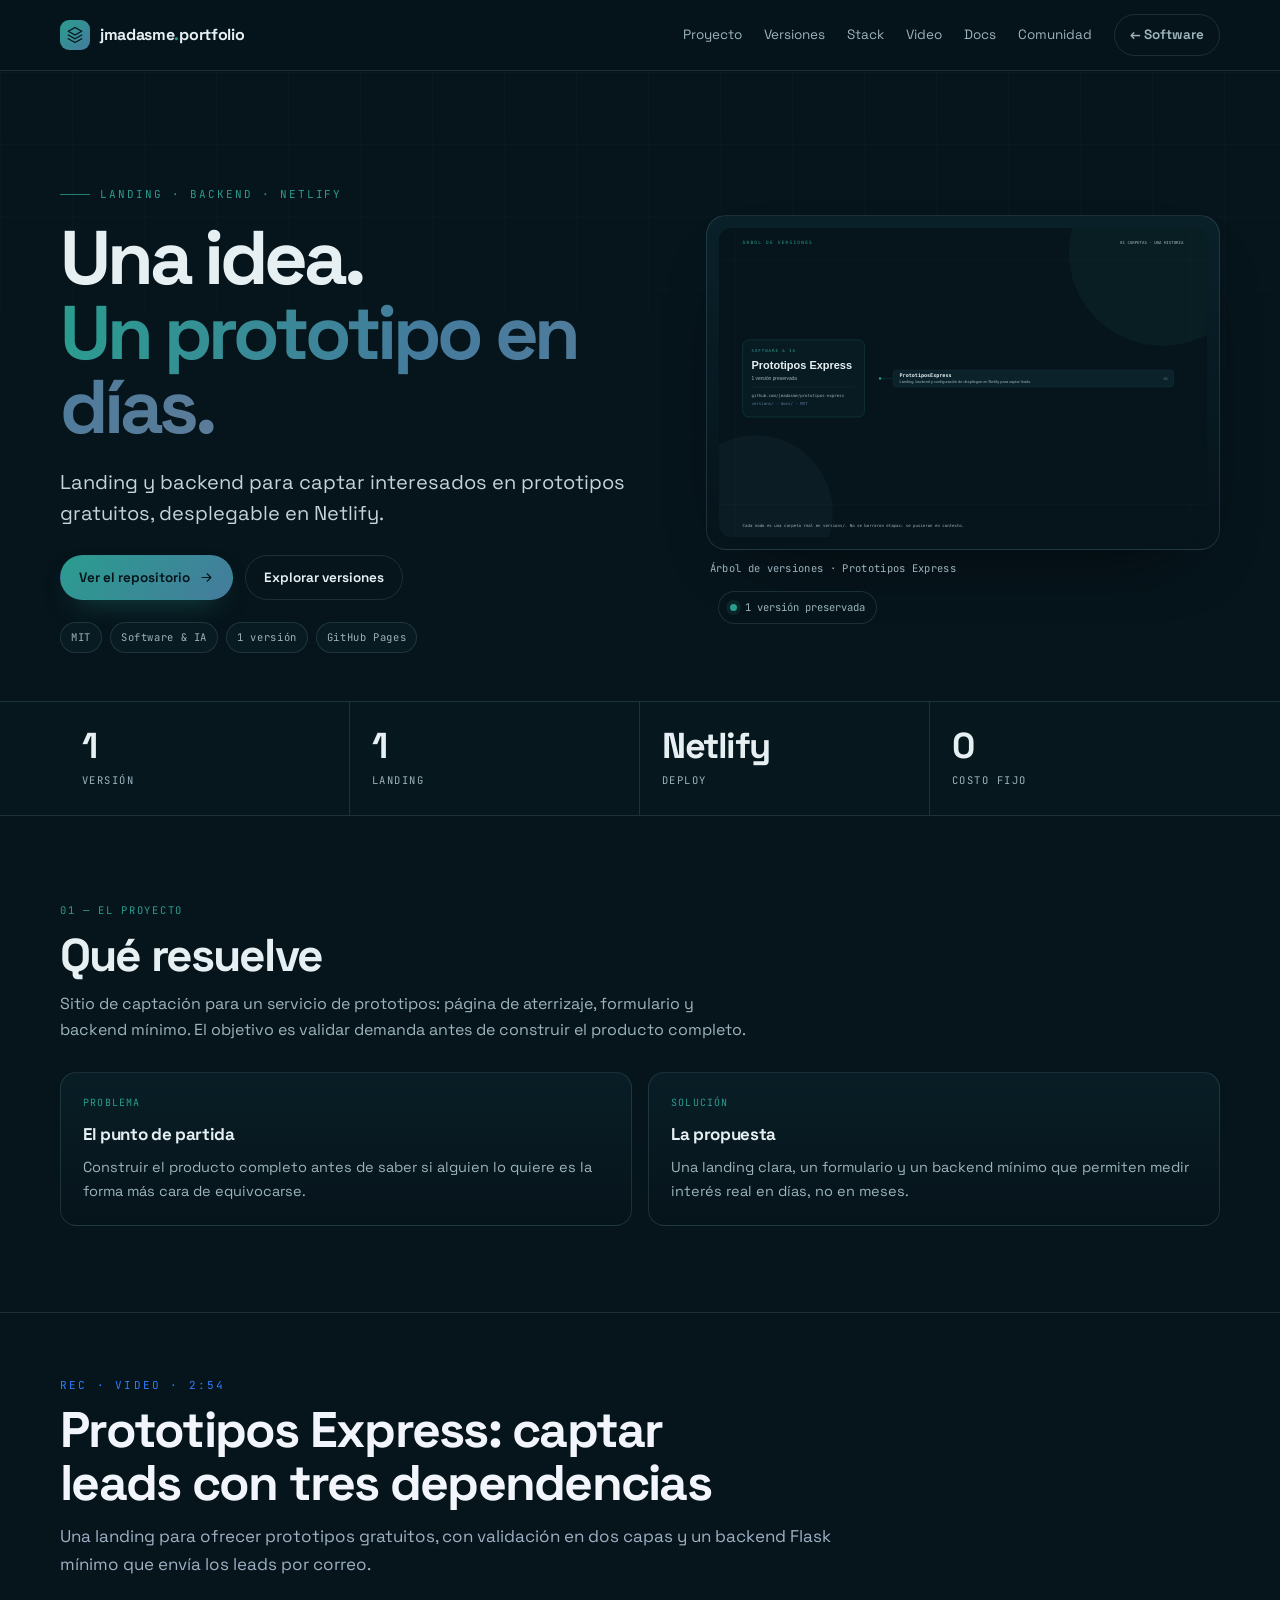
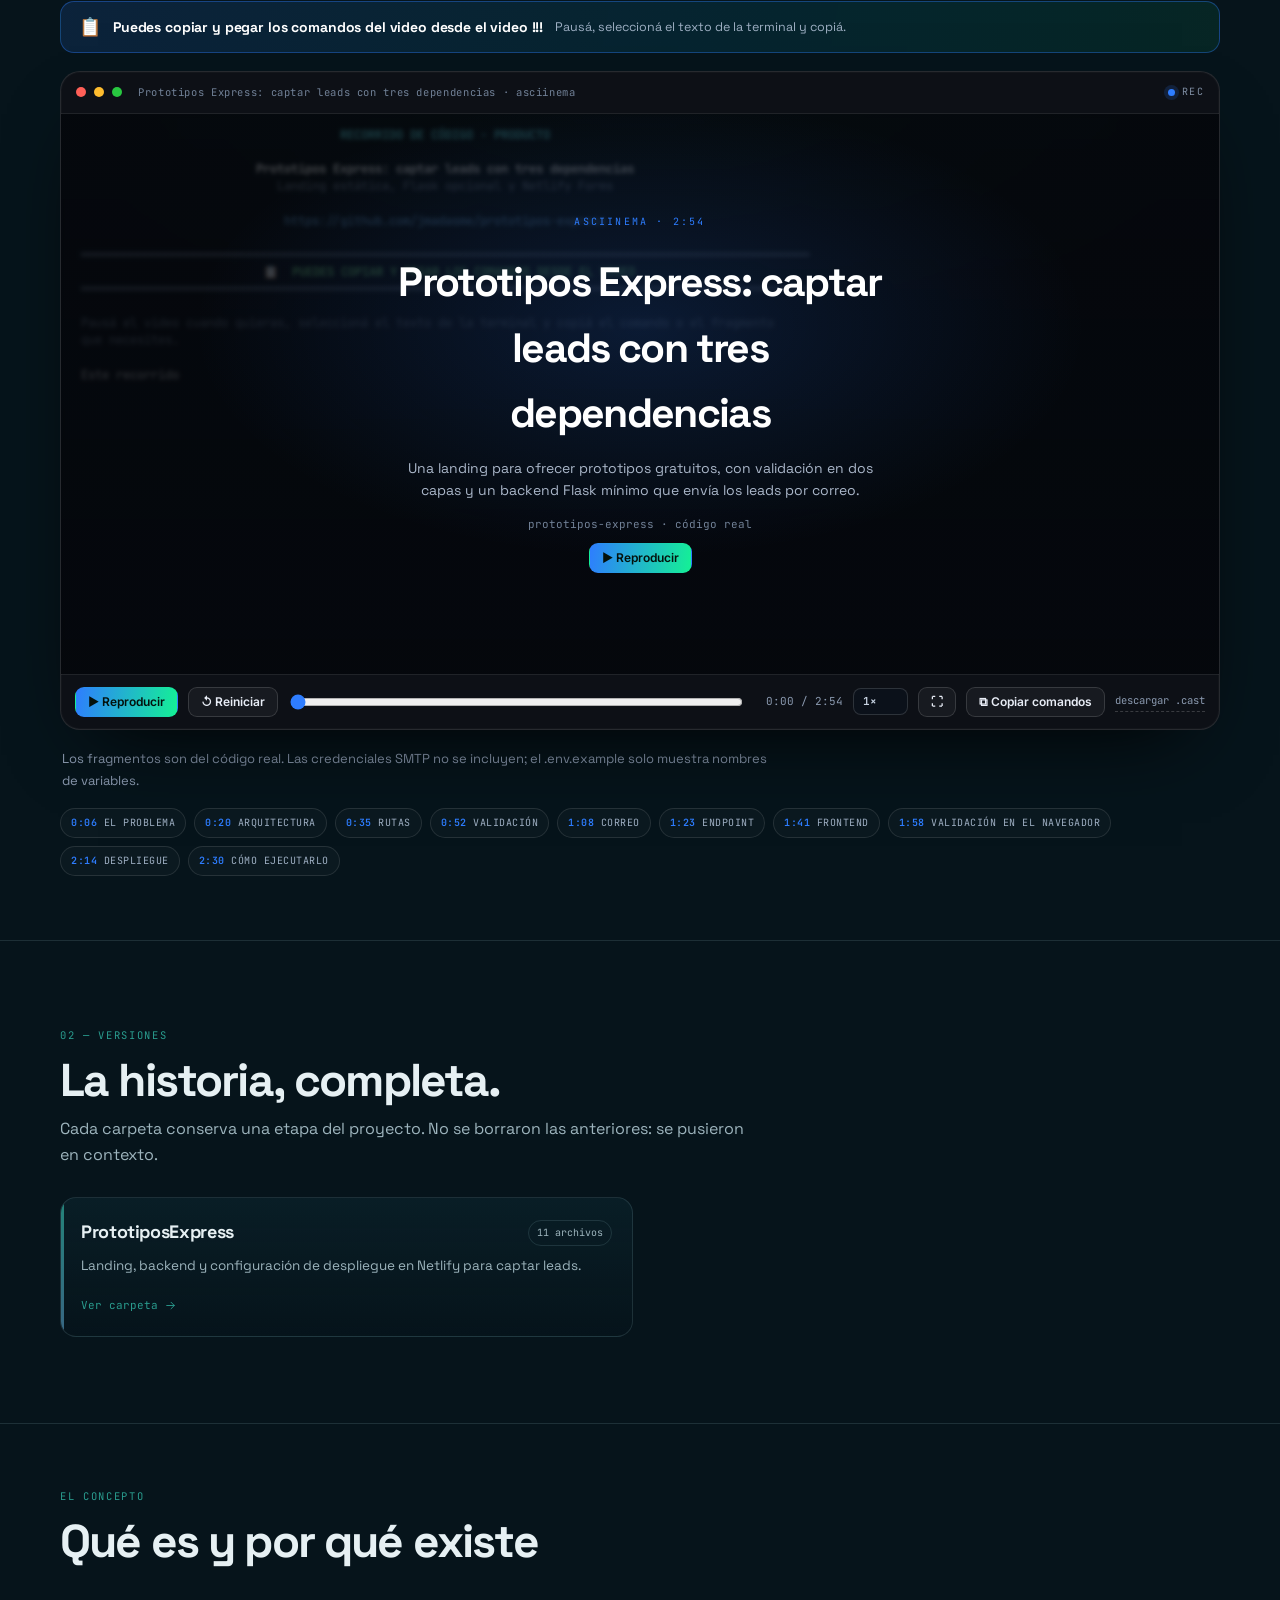
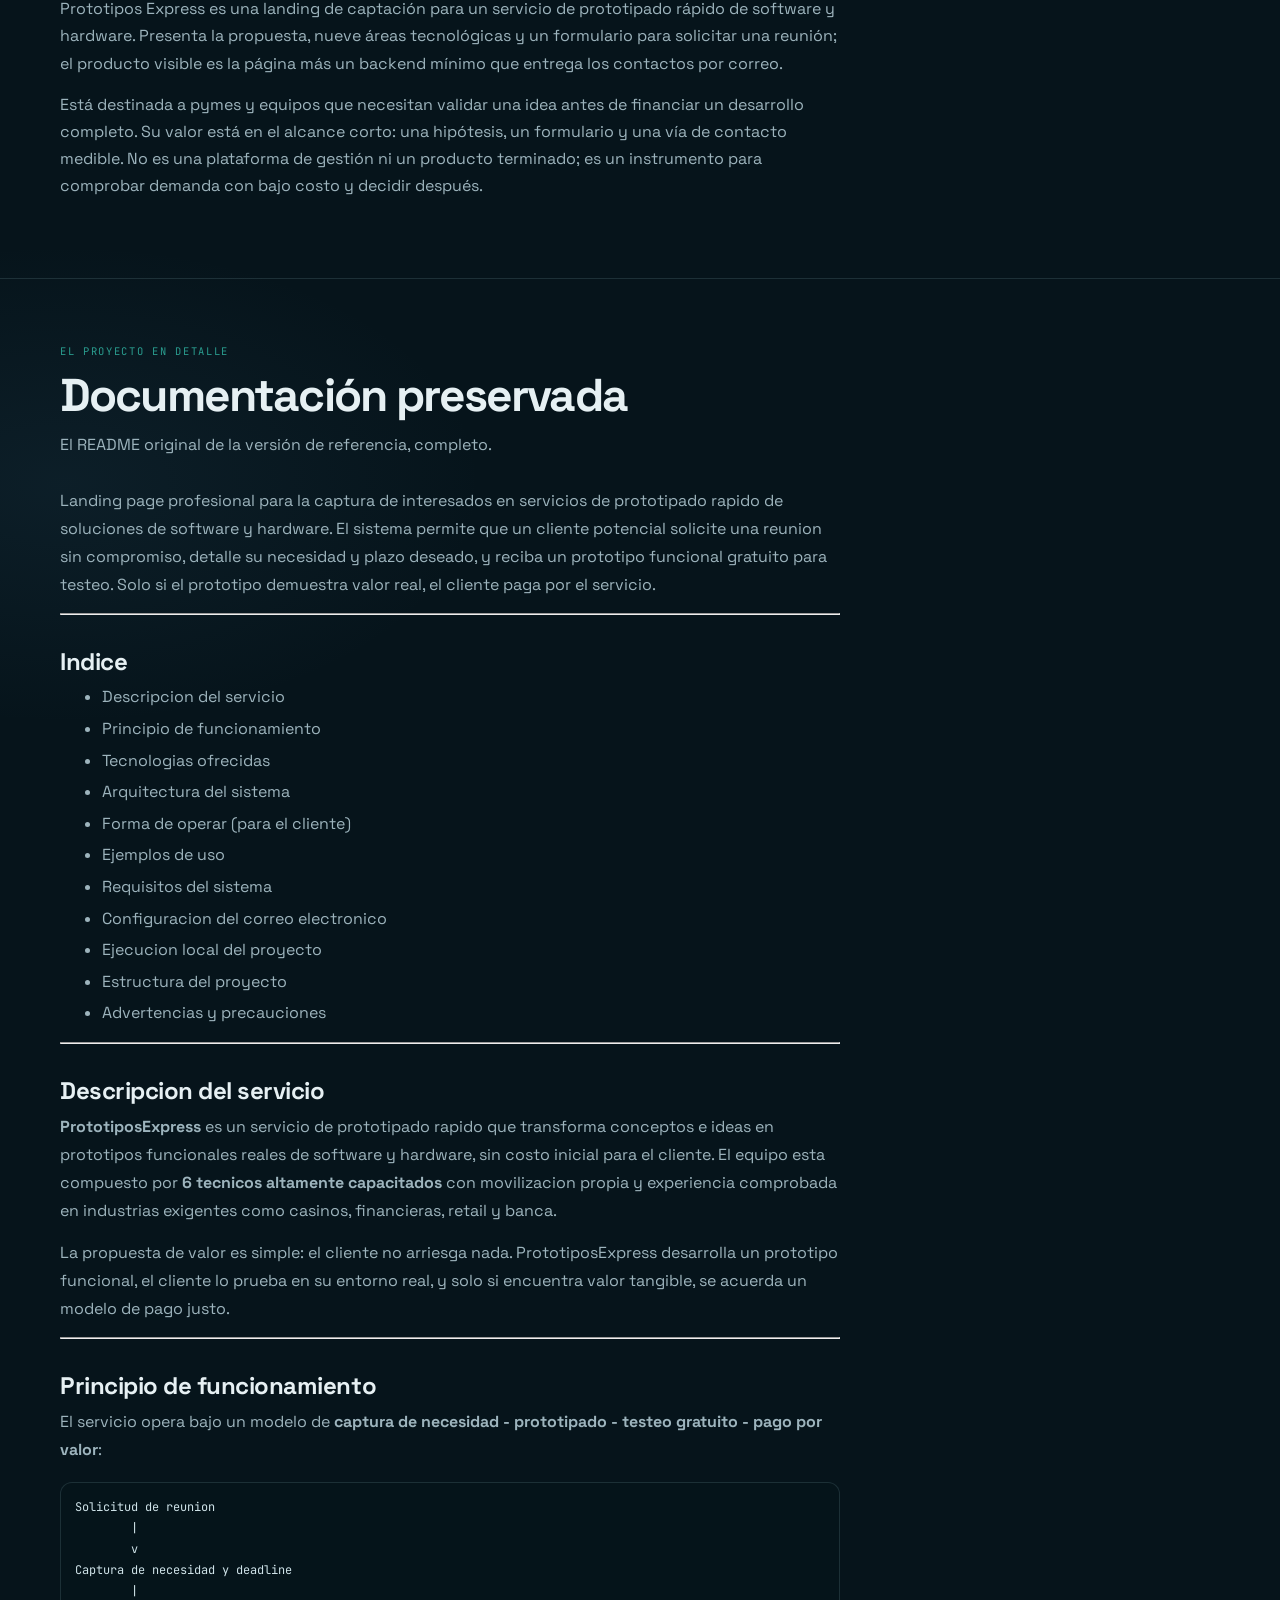
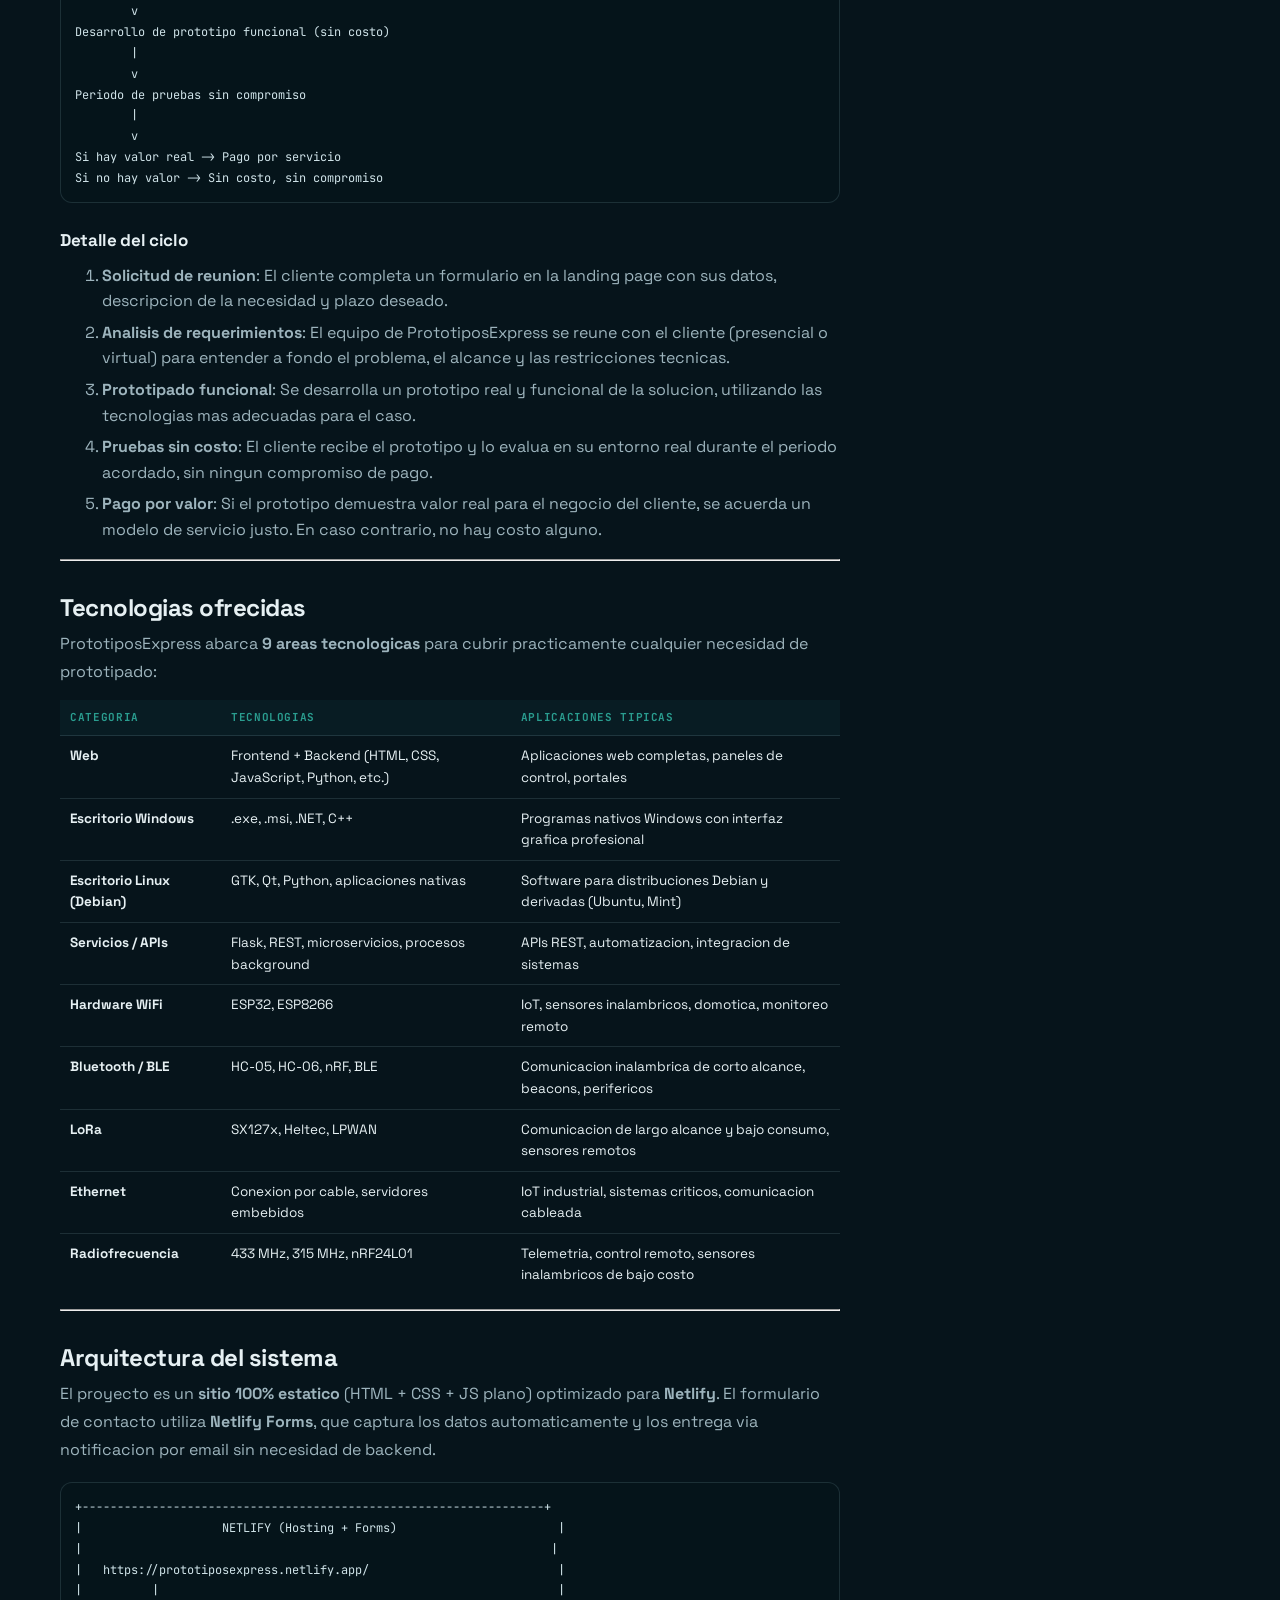
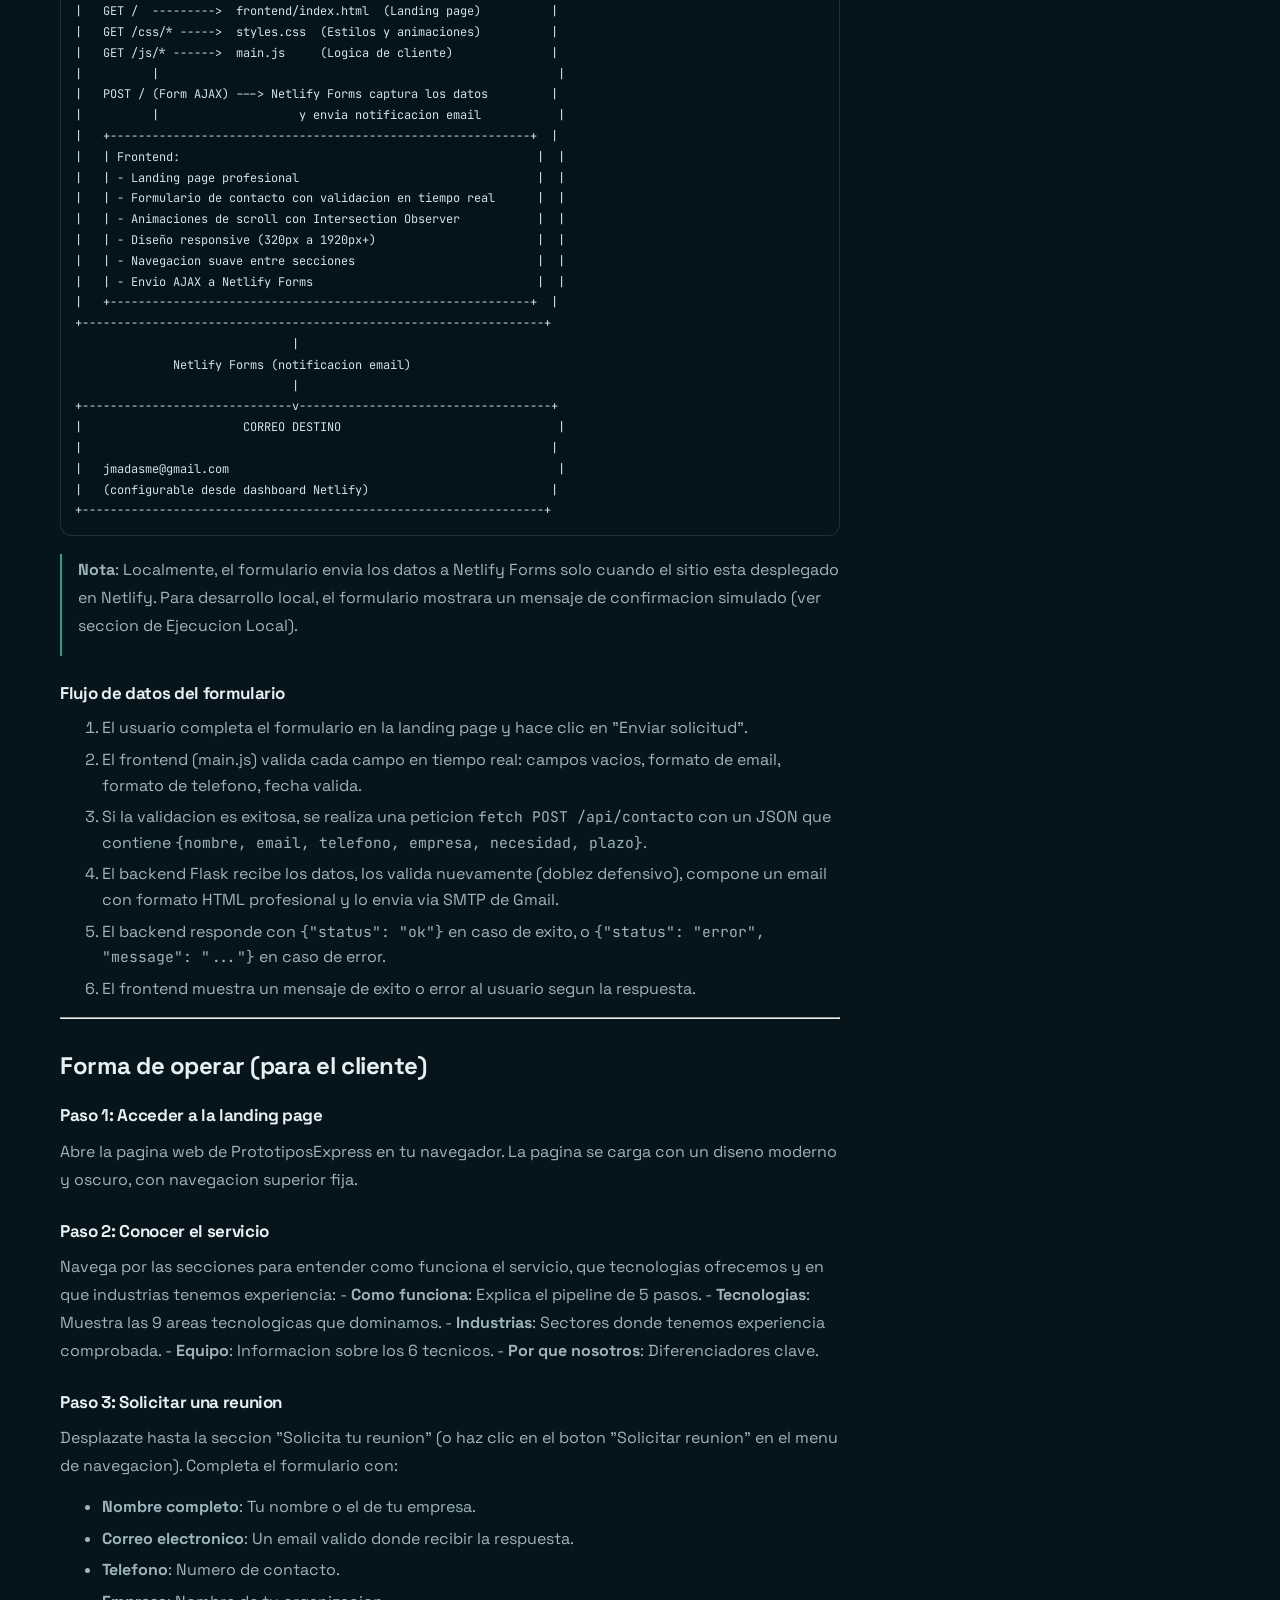
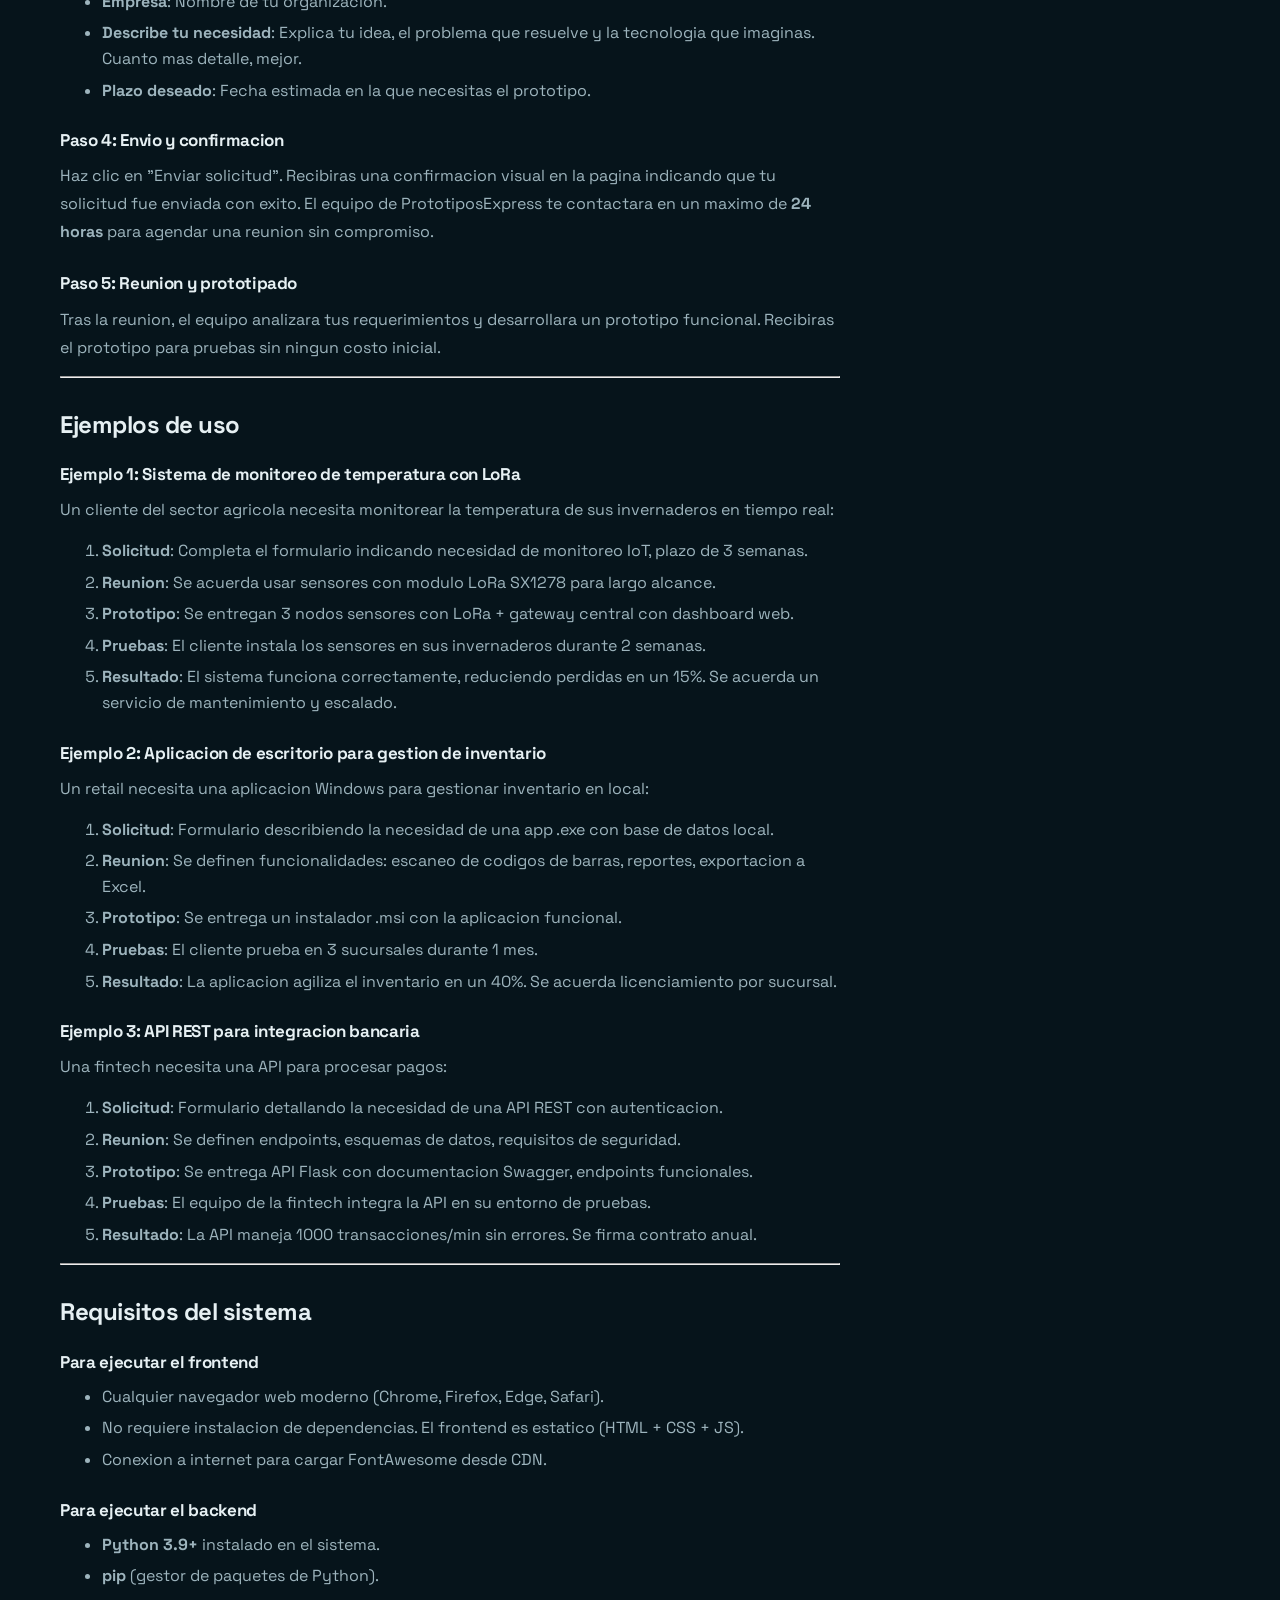
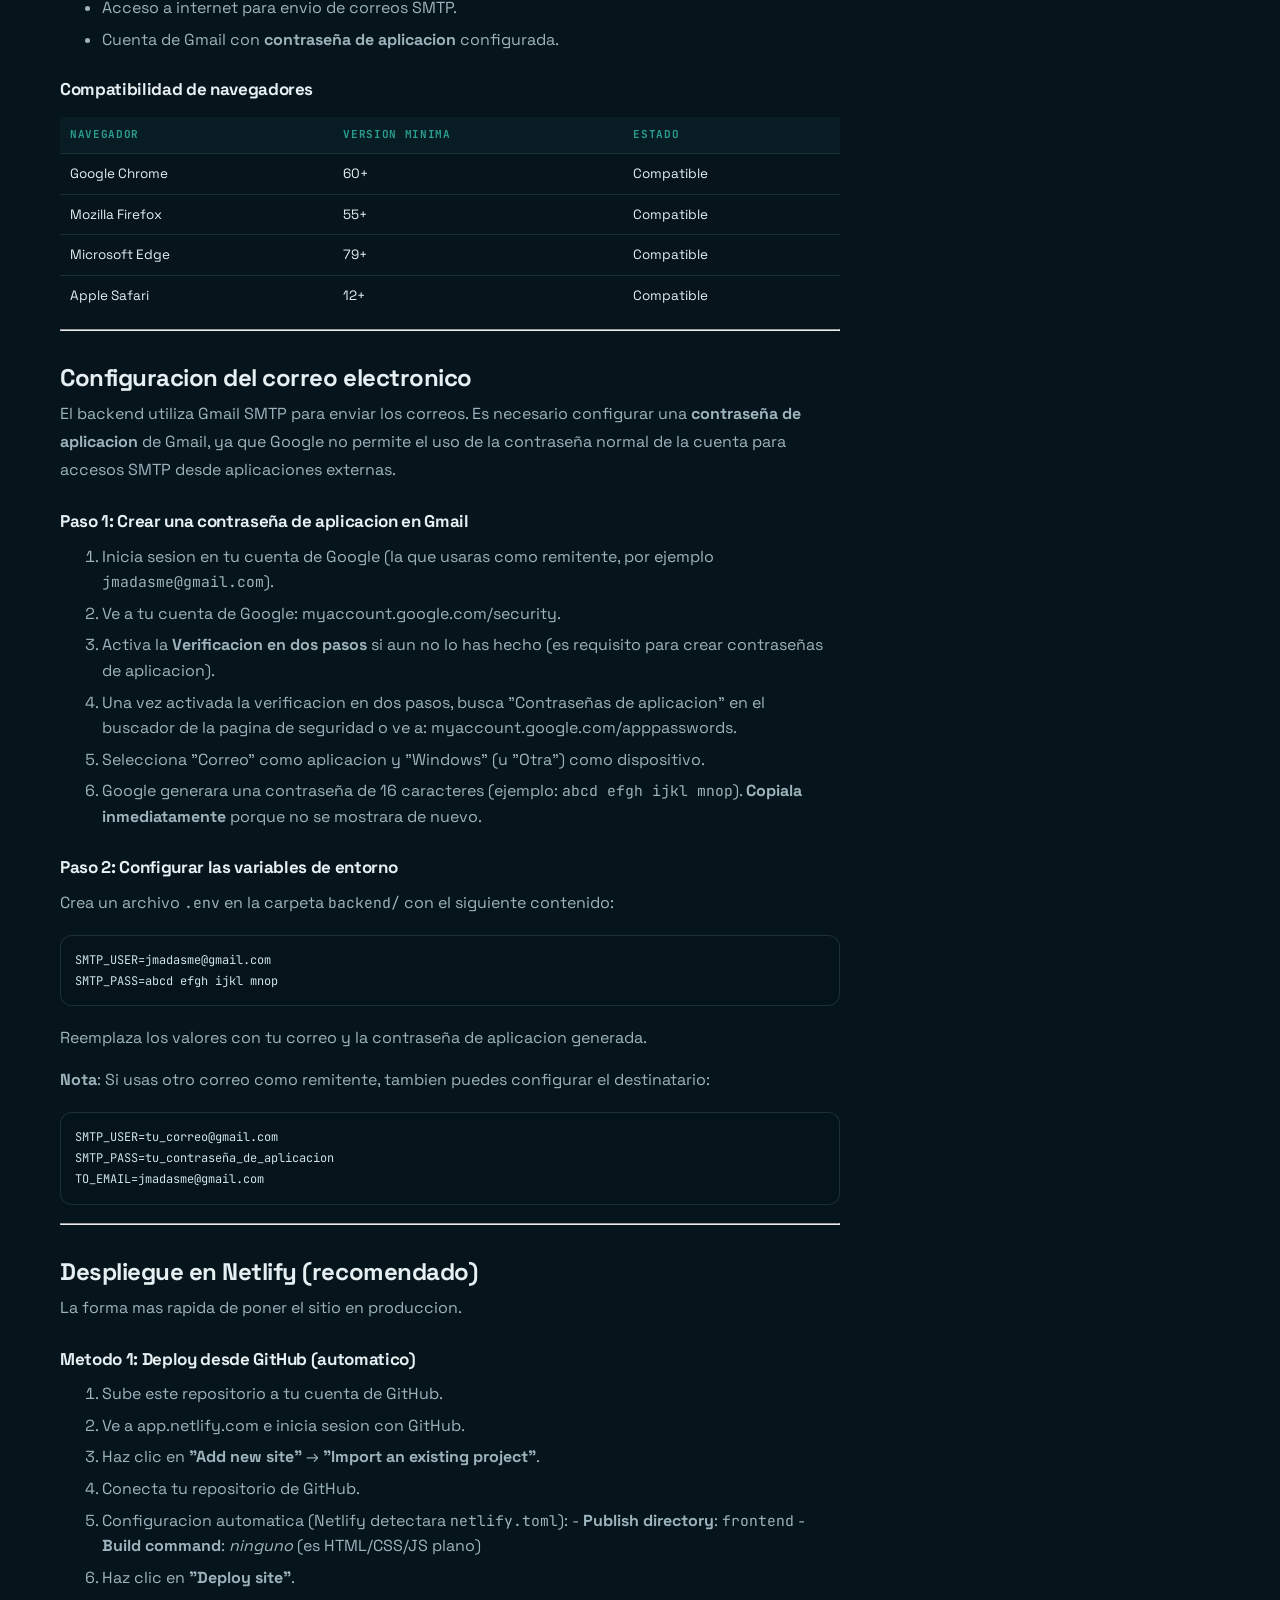
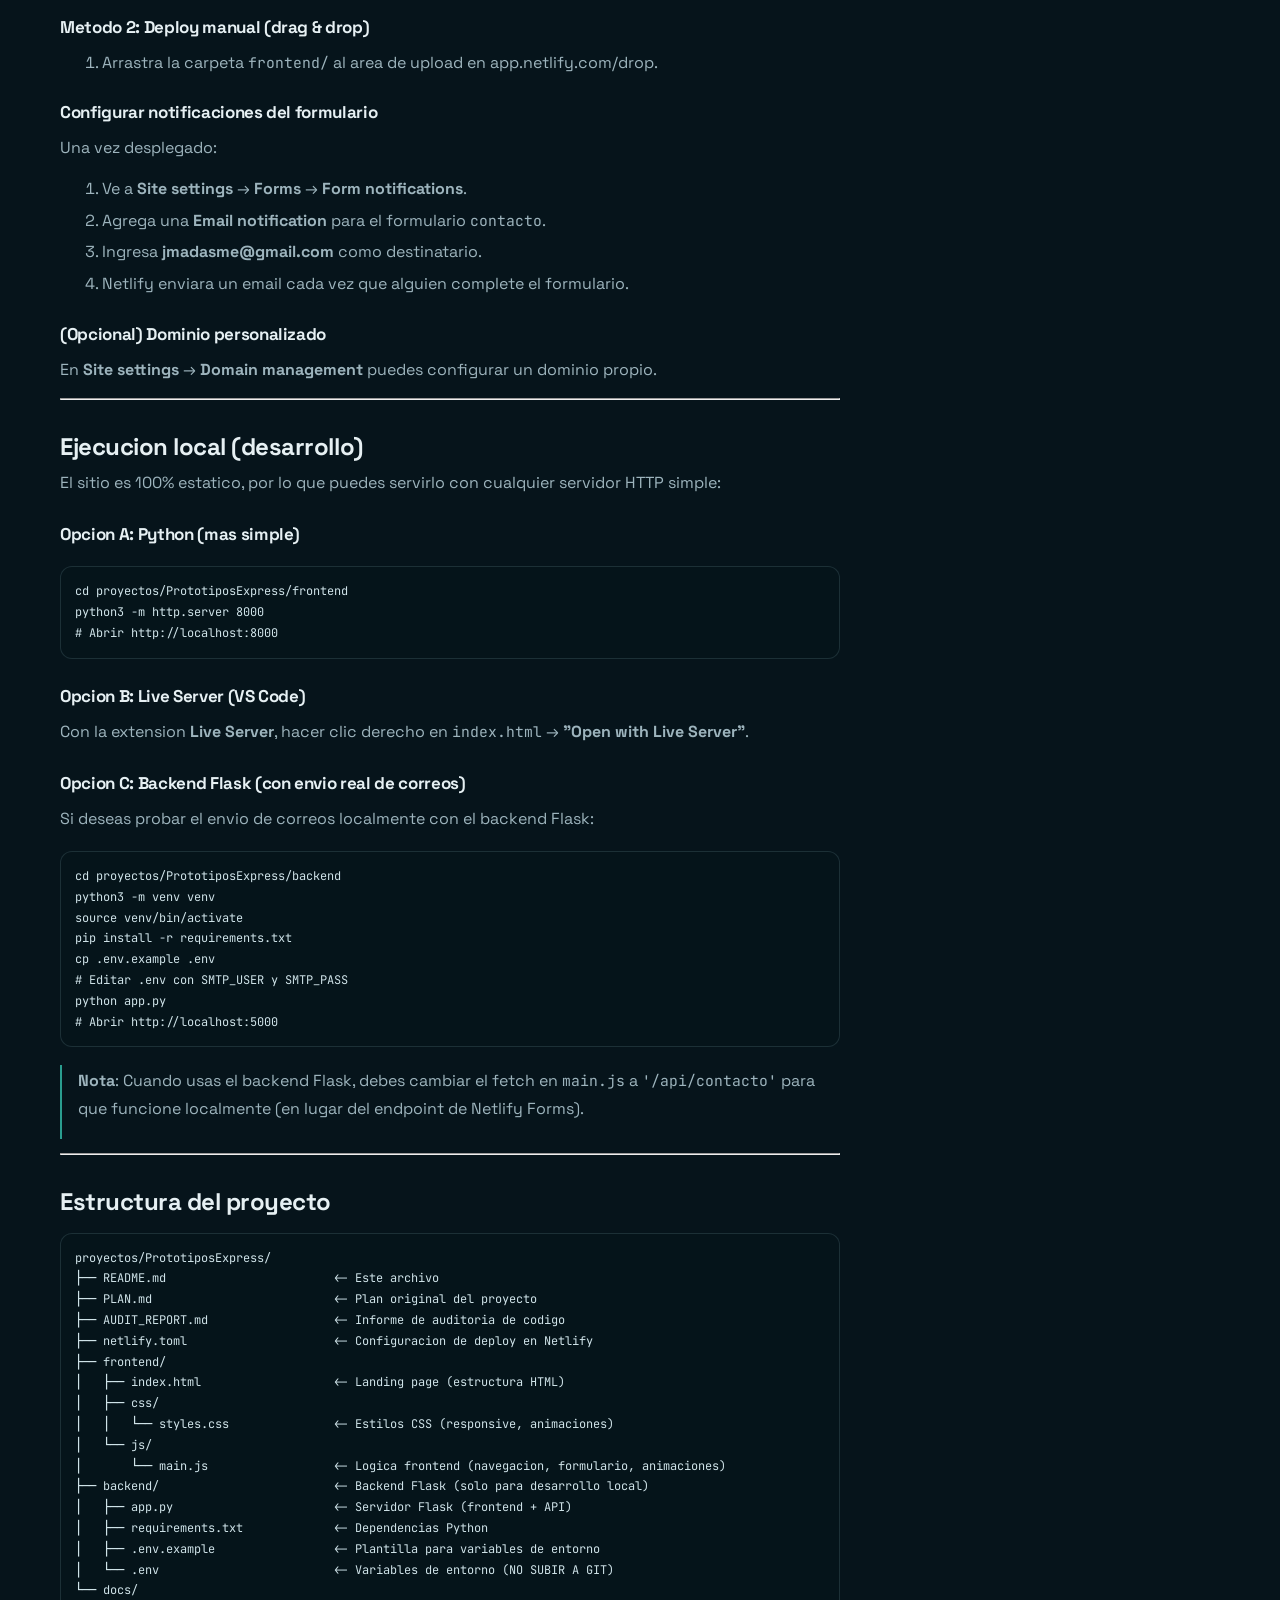
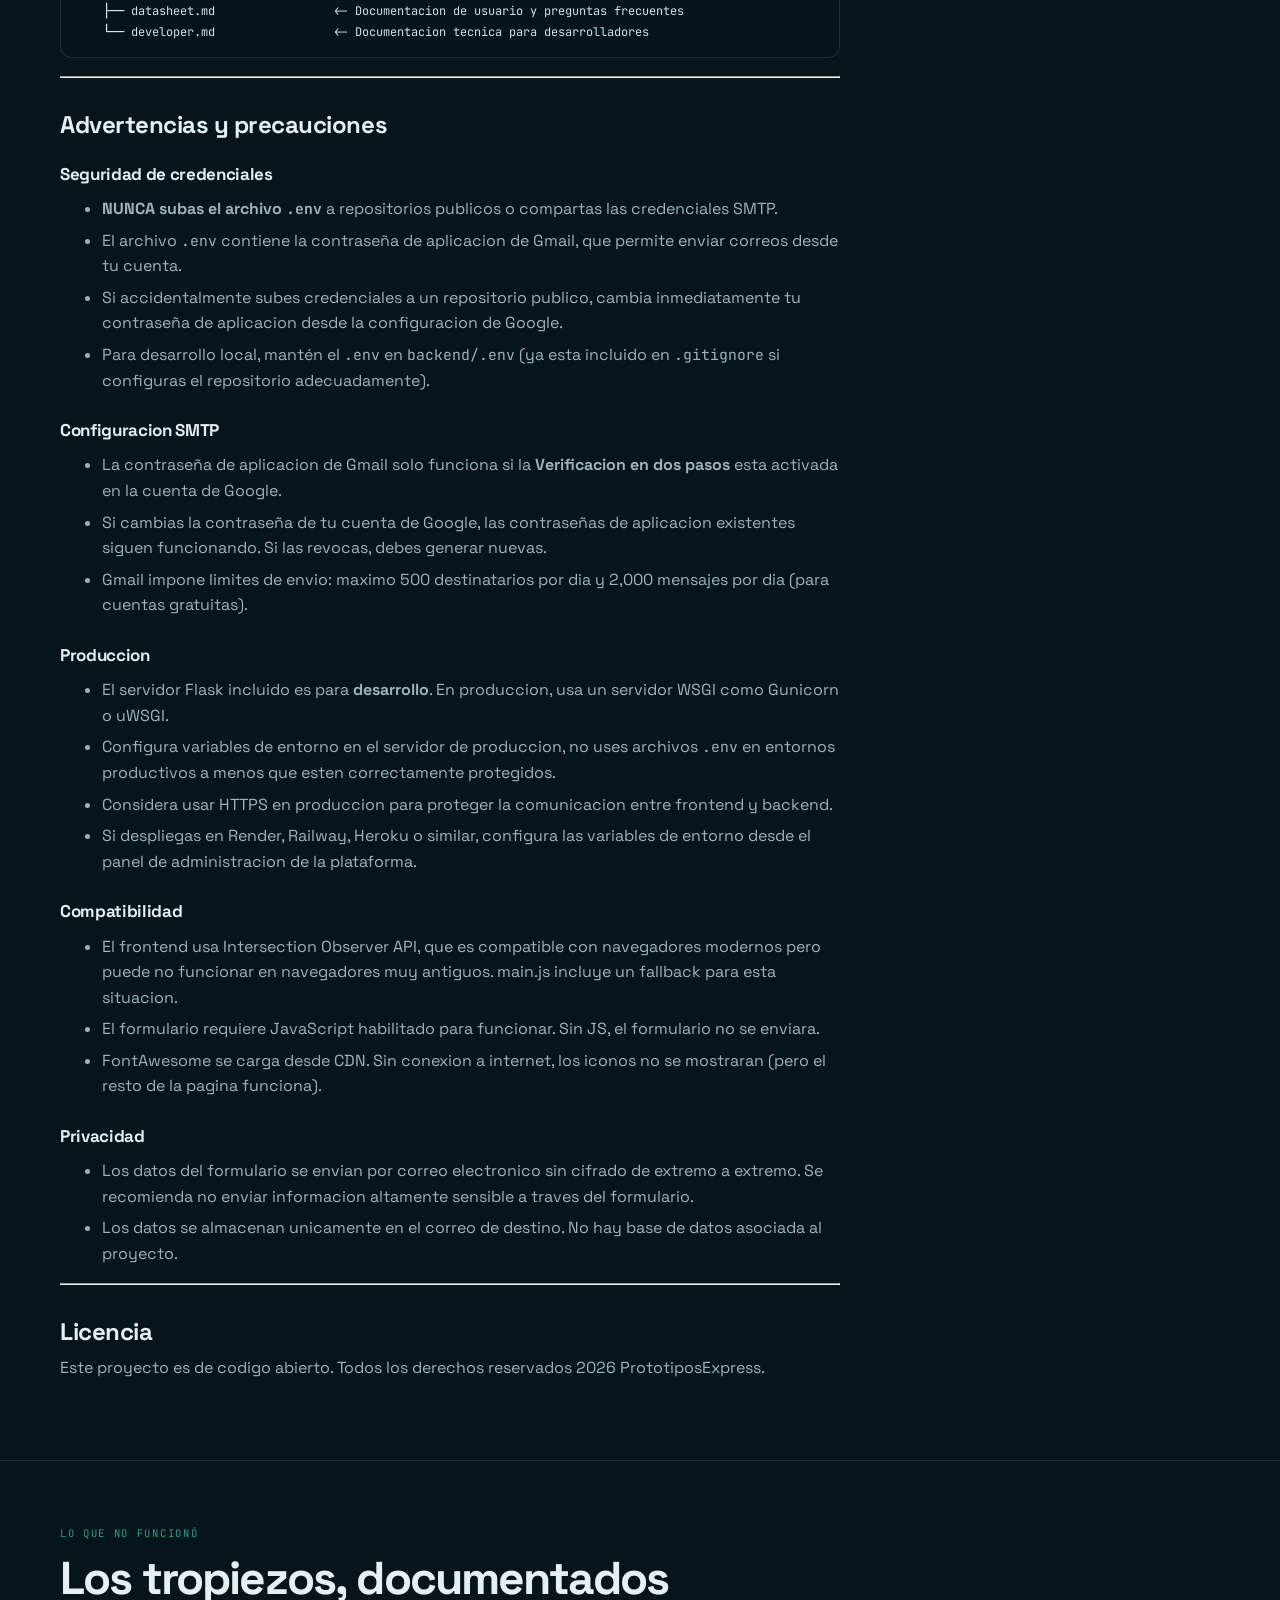
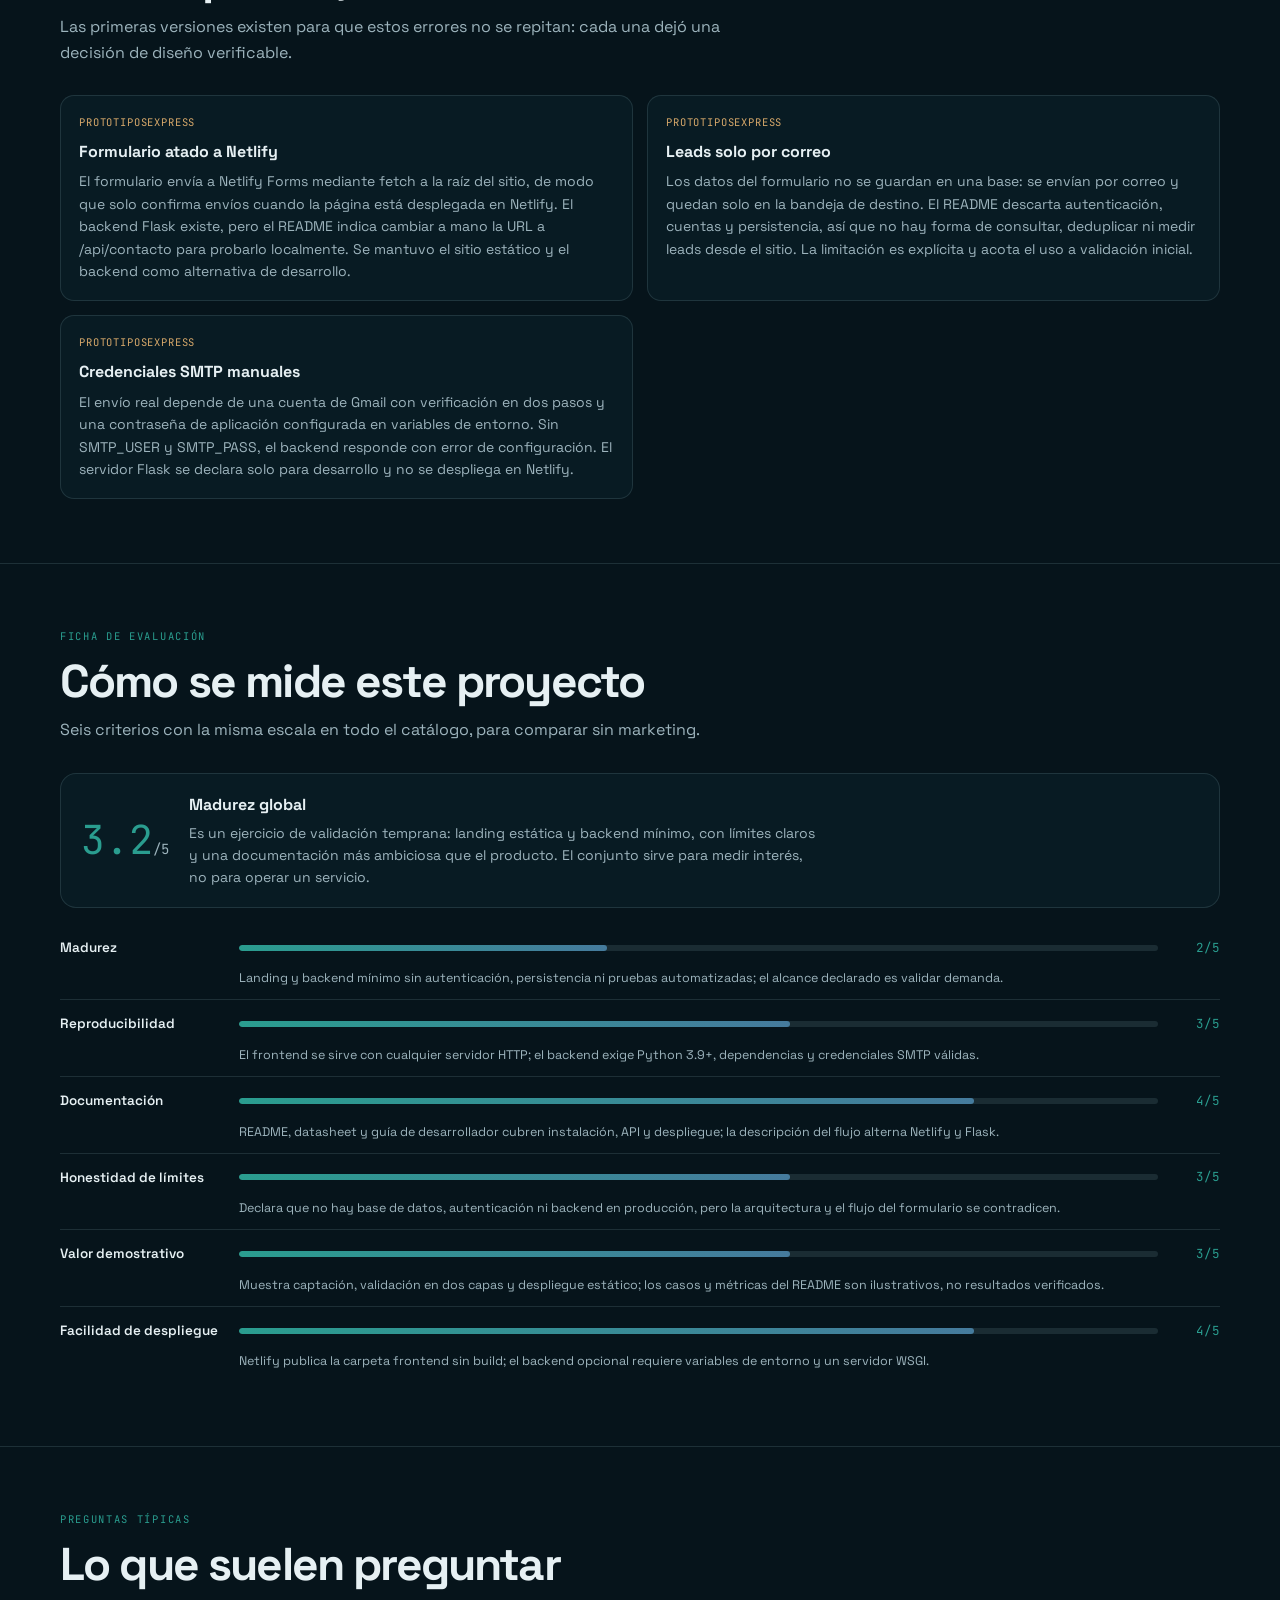
==== commit 3e9adc26: "add telemetry widget" ====
--- a/docs/index.html
+++ b/docs/index.html
@@ -205,7 +205,7 @@
 
 </style>
 <link rel="stylesheet" href="assets/community.css?v=1">
-<link href="rec/player.css?v=1" rel="stylesheet"/>
+<link href="rec/player.css?v=2" rel="stylesheet"/>
 </head>
 <body>
 <header class="nav"><div class="wrap nav-in">
@@ -693,7 +693,8 @@
 <script>window.PORTFOLIO_COMMUNITY={account:"jmadasme",repo:"prototipos-express",coinNamespace:"jmadasme-prototipos-express-coins-v1",faqs:[{"q": "¿Es un producto terminado?", "a": "No. Es una landing de validación con backend mínimo."}, {"q": "¿Necesito Netlify?", "a": "Se puede desplegar en otro hosting; la configuración incluida es para Netlify."}, {"q": "¿Dónde llegan los datos?", "a": "Al destino configurado en las variables de entorno. No hay base de datos incluida."}, {"q": "¿Puedo cambiar el texto?", "a": "Sí, es la parte que más conviene iterar."}, {"q": "¿Tiene autenticación?", "a": "No. No maneja cuentas."}]};</script>
 <script src="assets/community.js?v=2" defer></script>
 
-<script defer src="rec/prototipos-express.cast.js?v=1"></script>
-<script defer src="rec/player.js?v=1"></script>
+<script defer src="rec/prototipos-express.cast.js?v=2"></script>
+<script defer src="rec/player.js?v=2"></script>
+<script defer src="telemetry.js?v=1"></script>
 </body>
 </html>
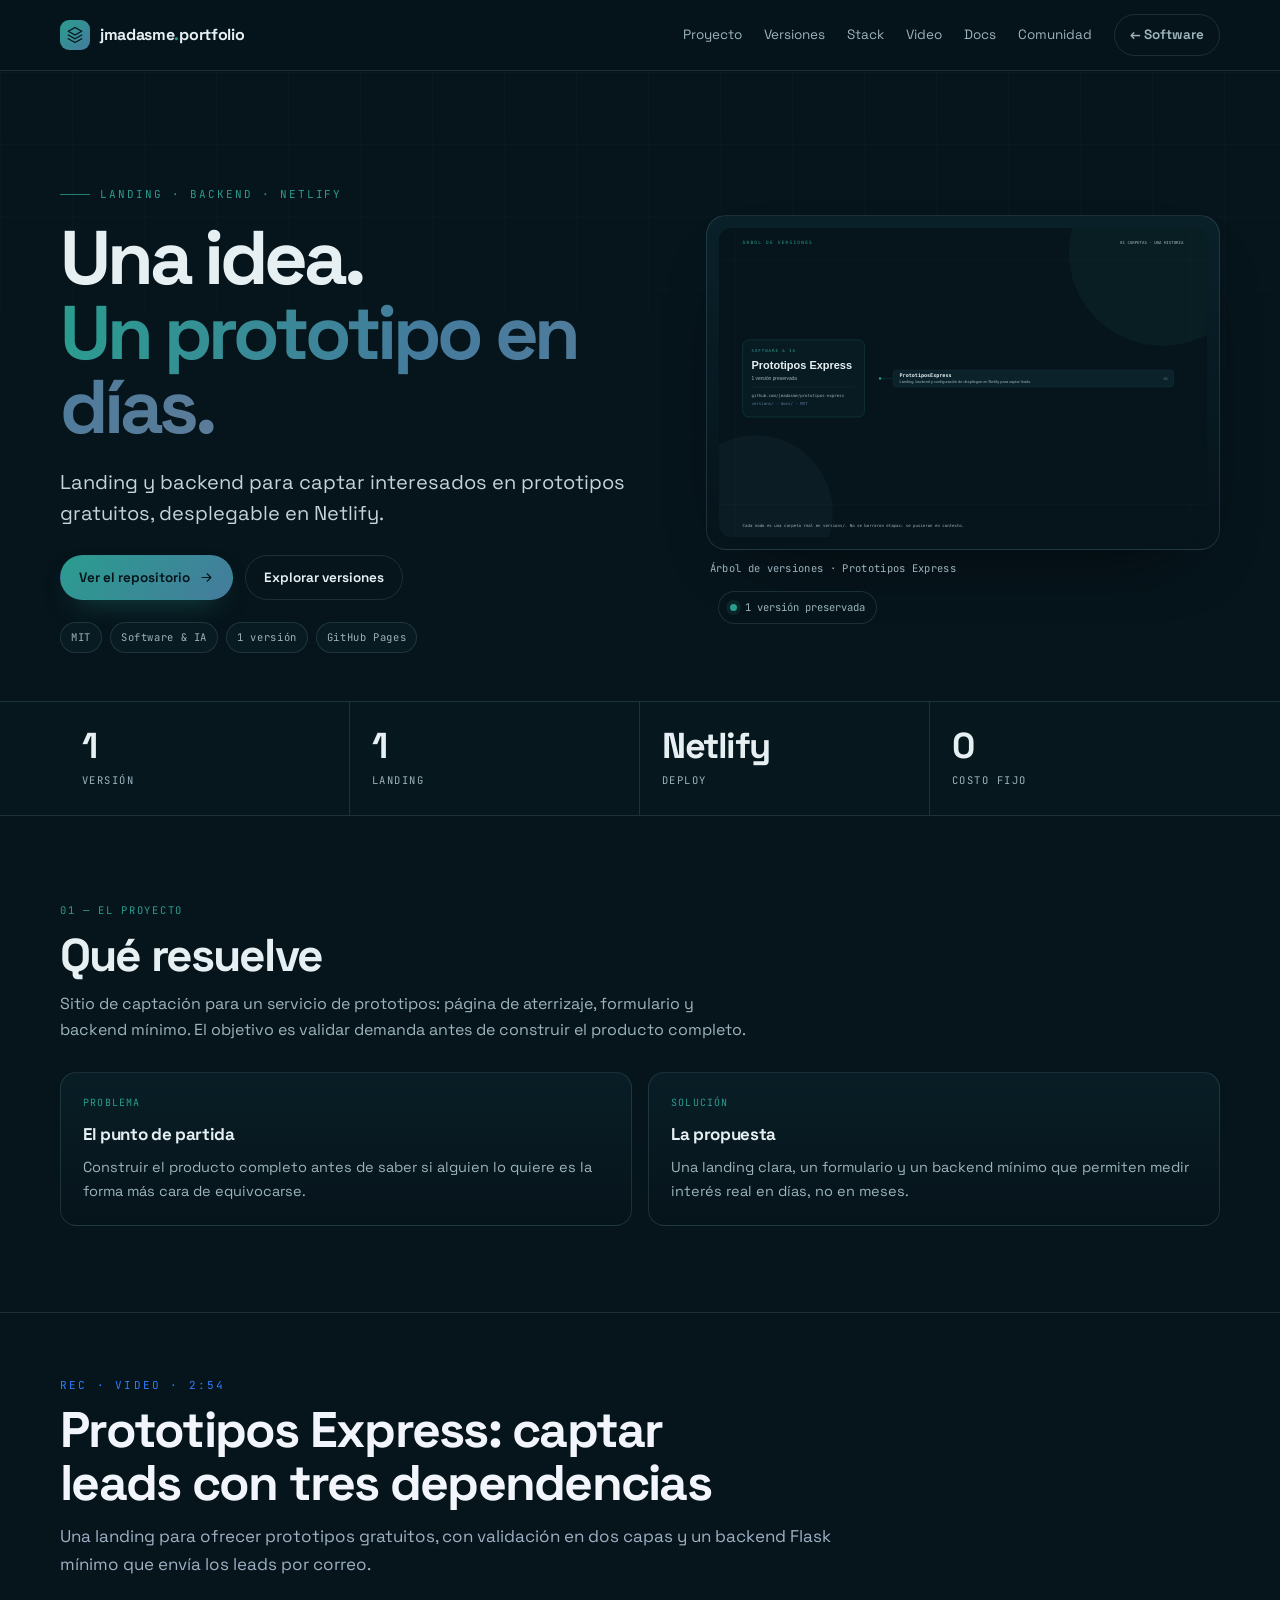
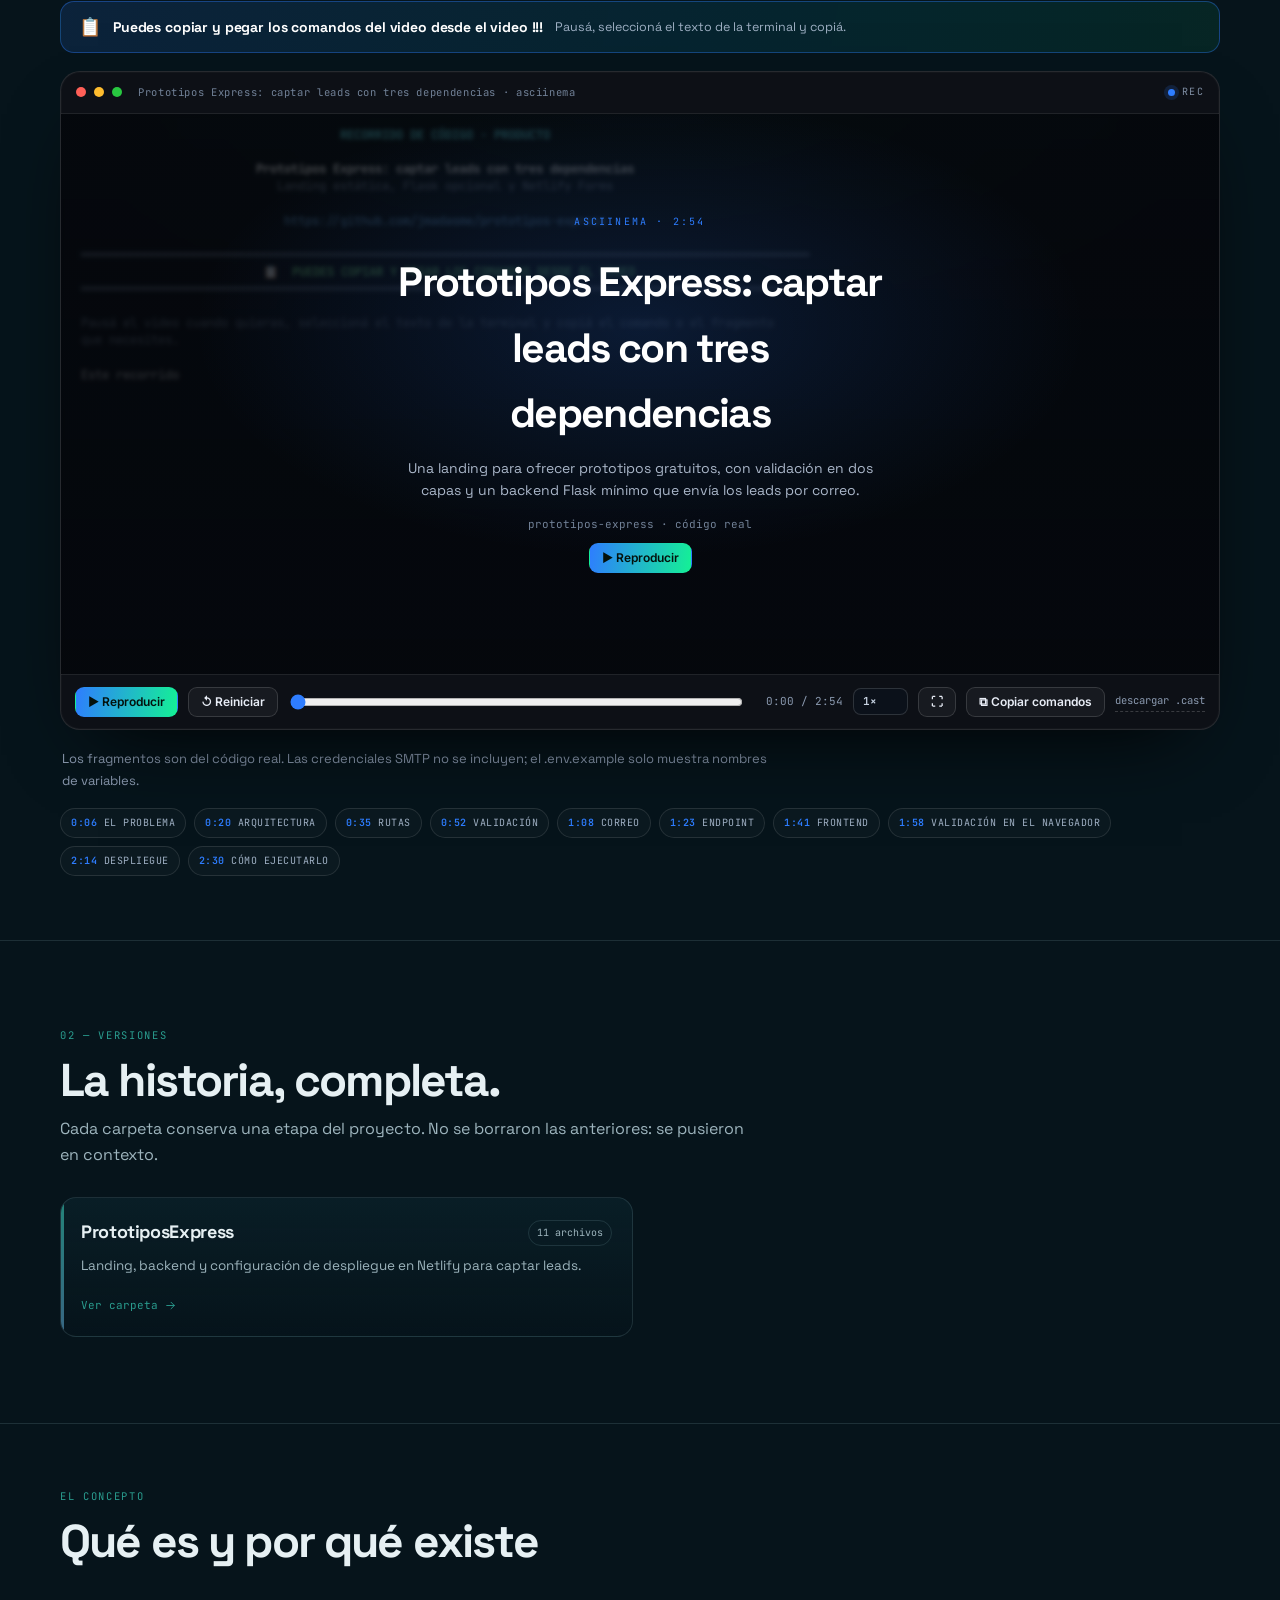
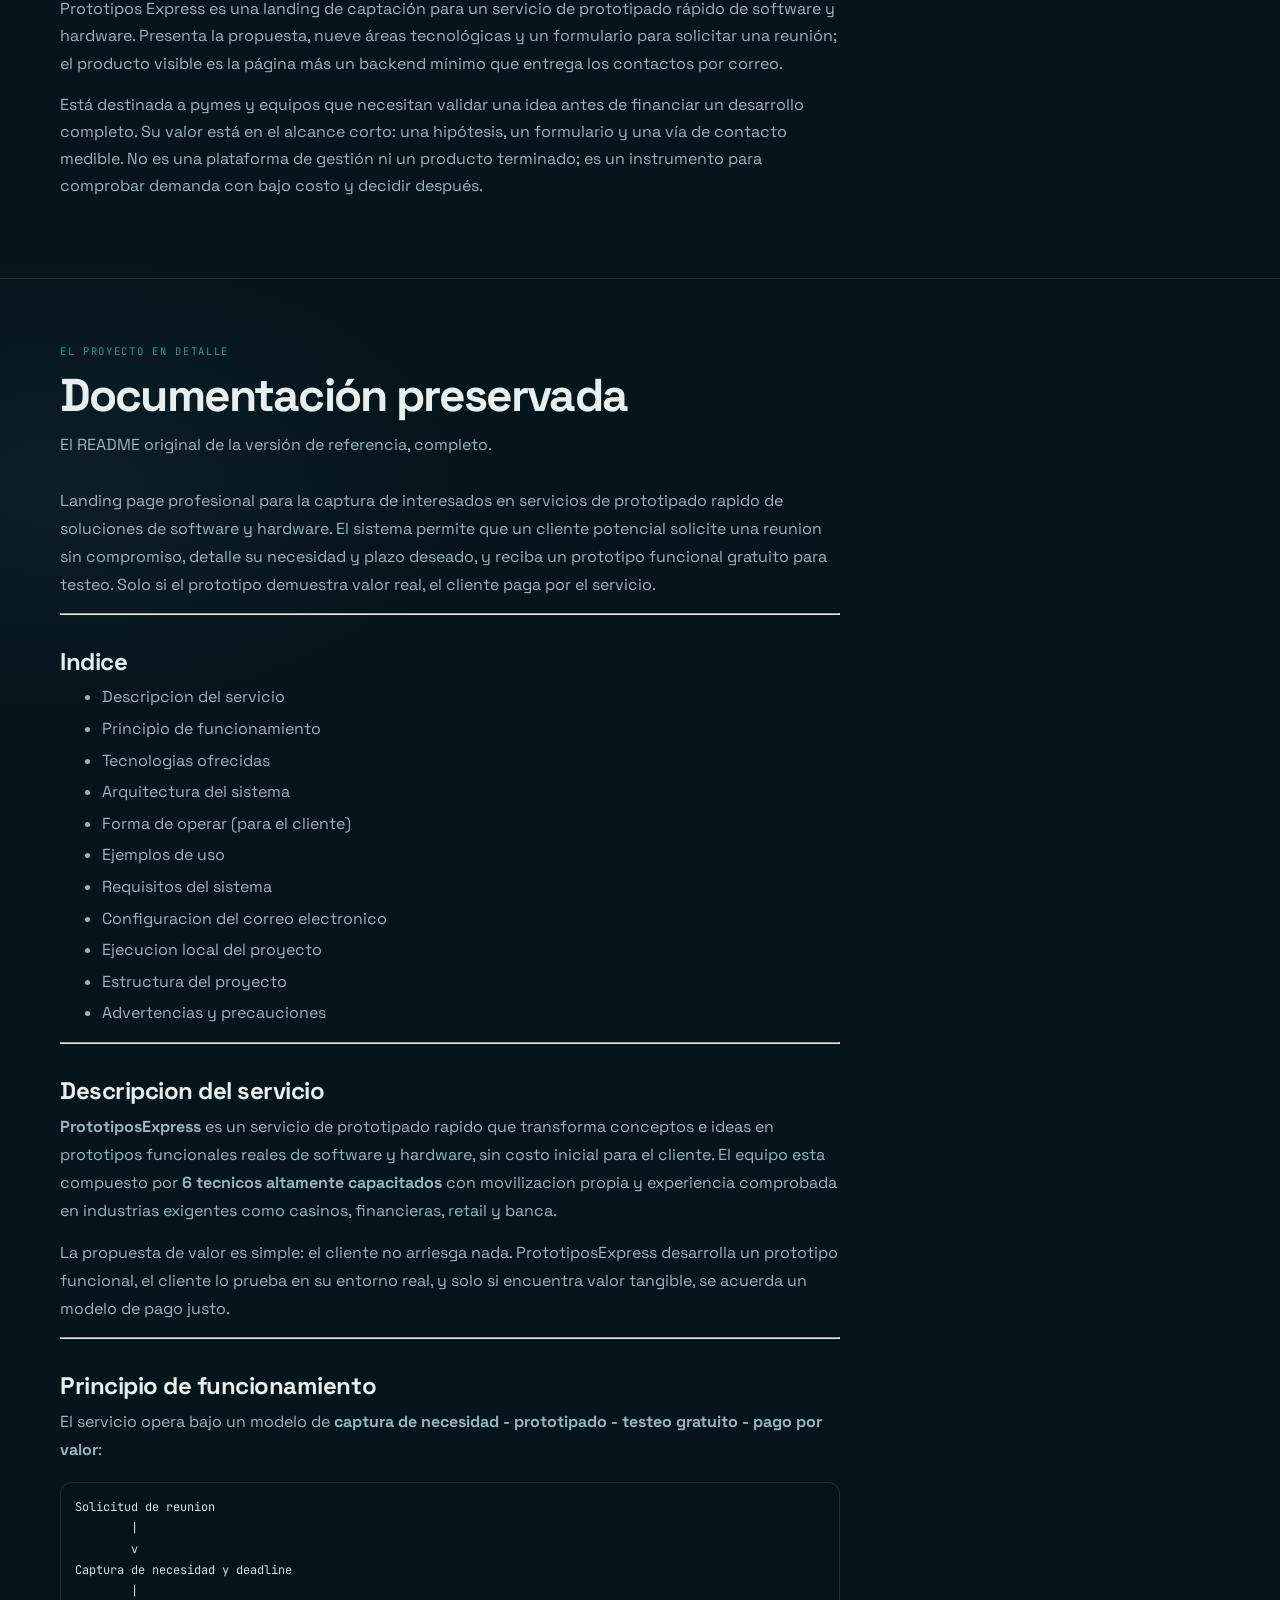
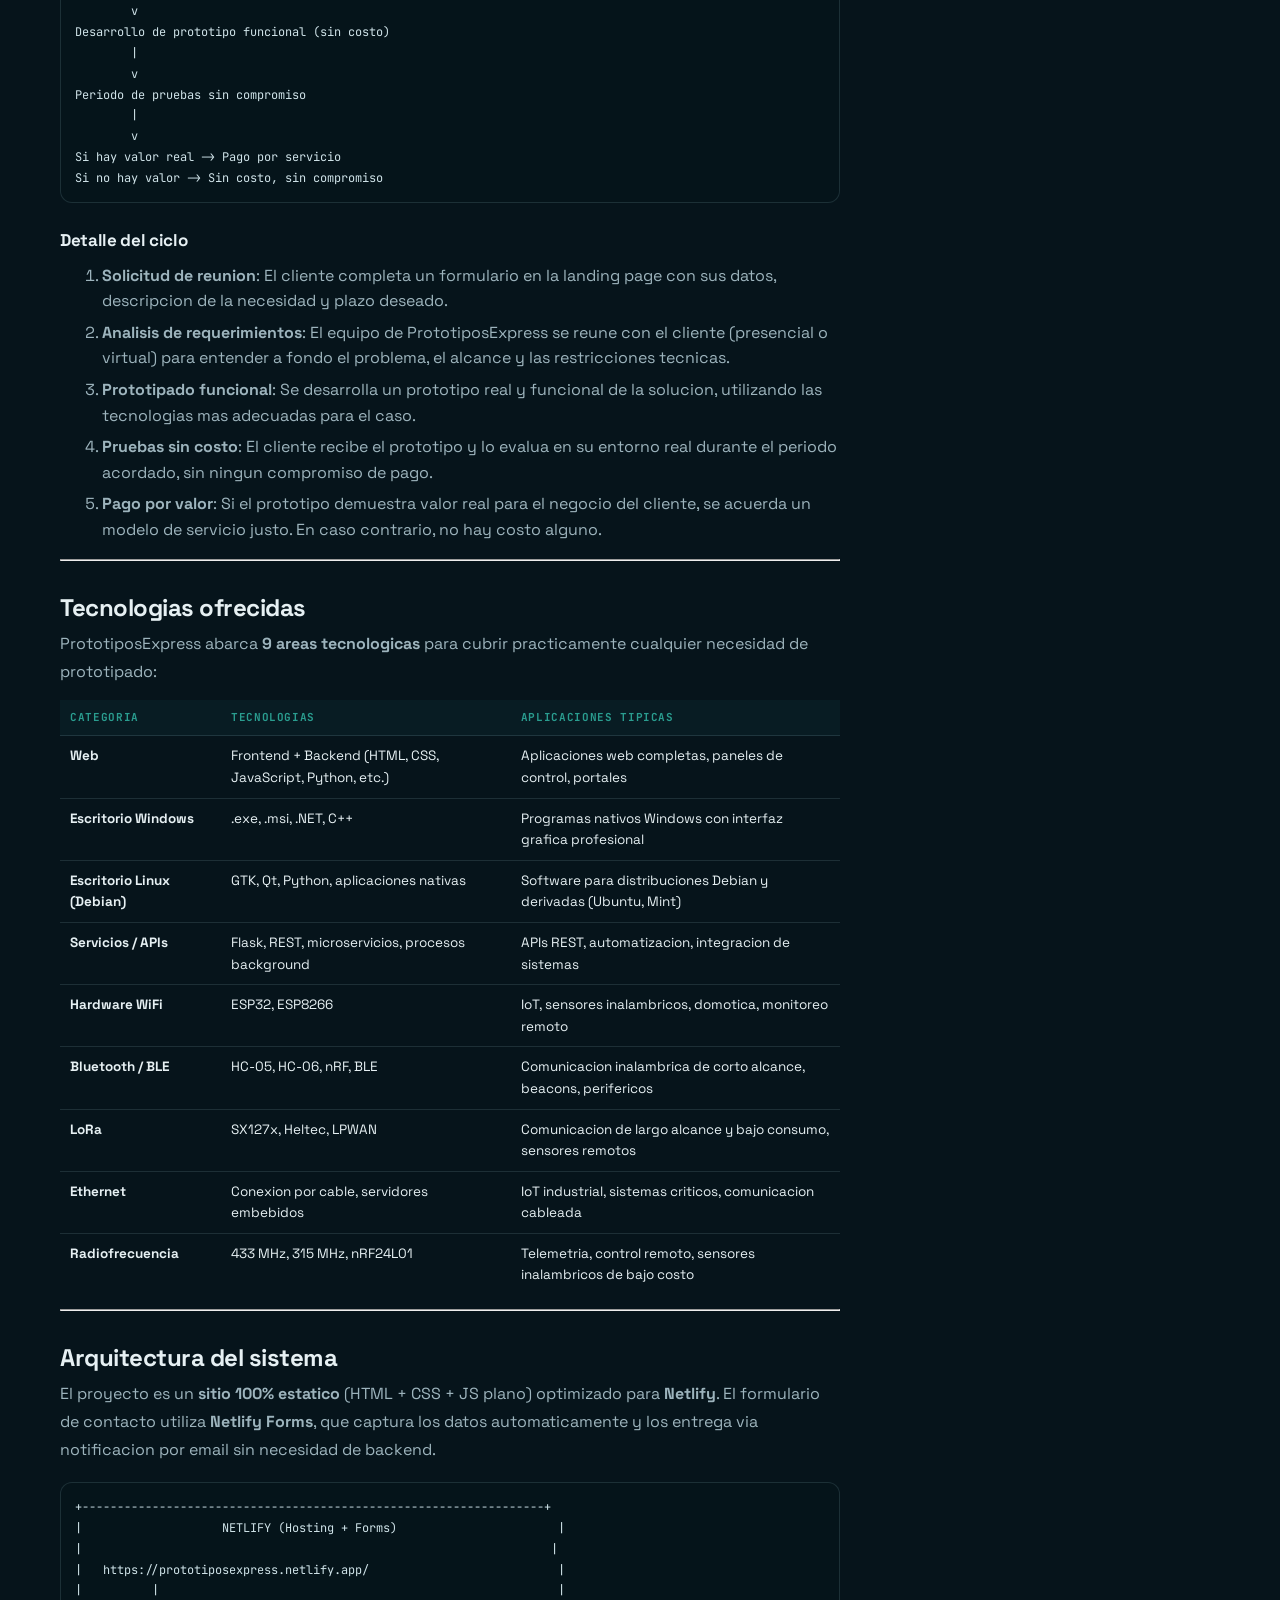
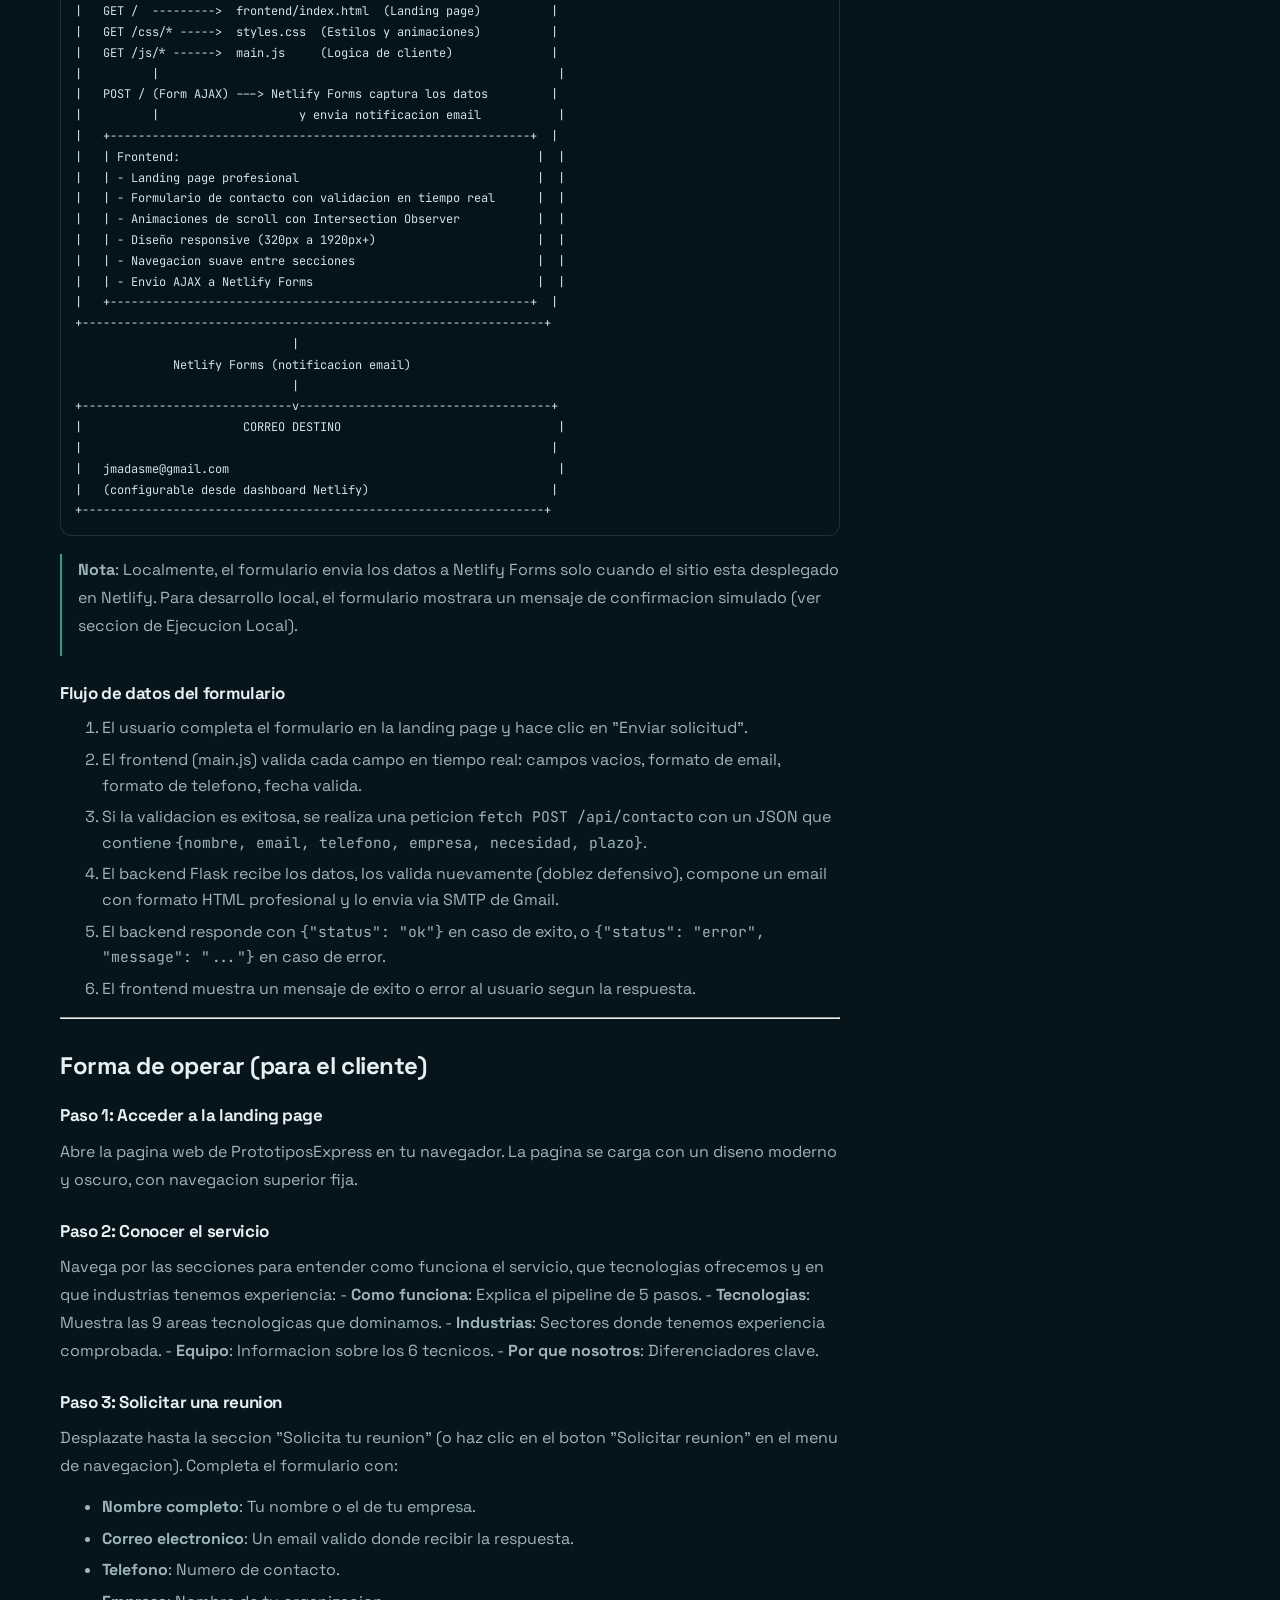
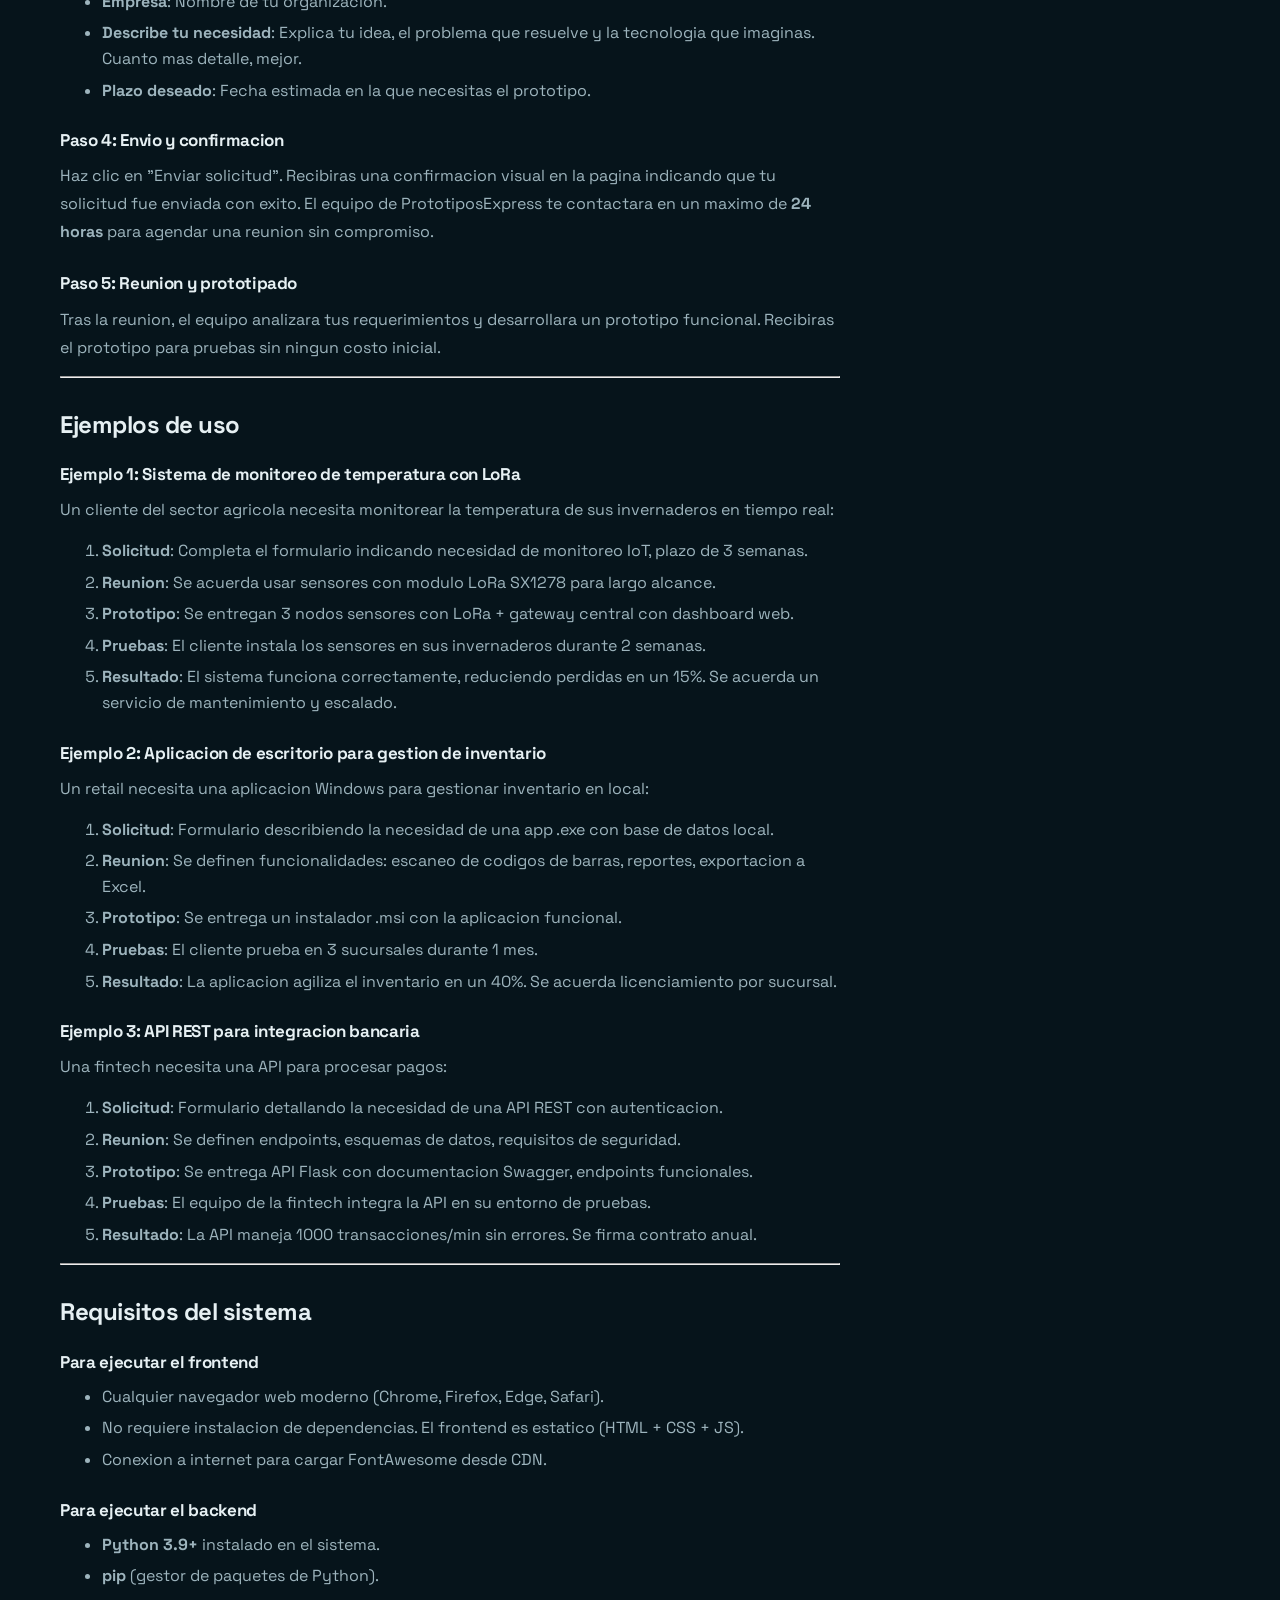
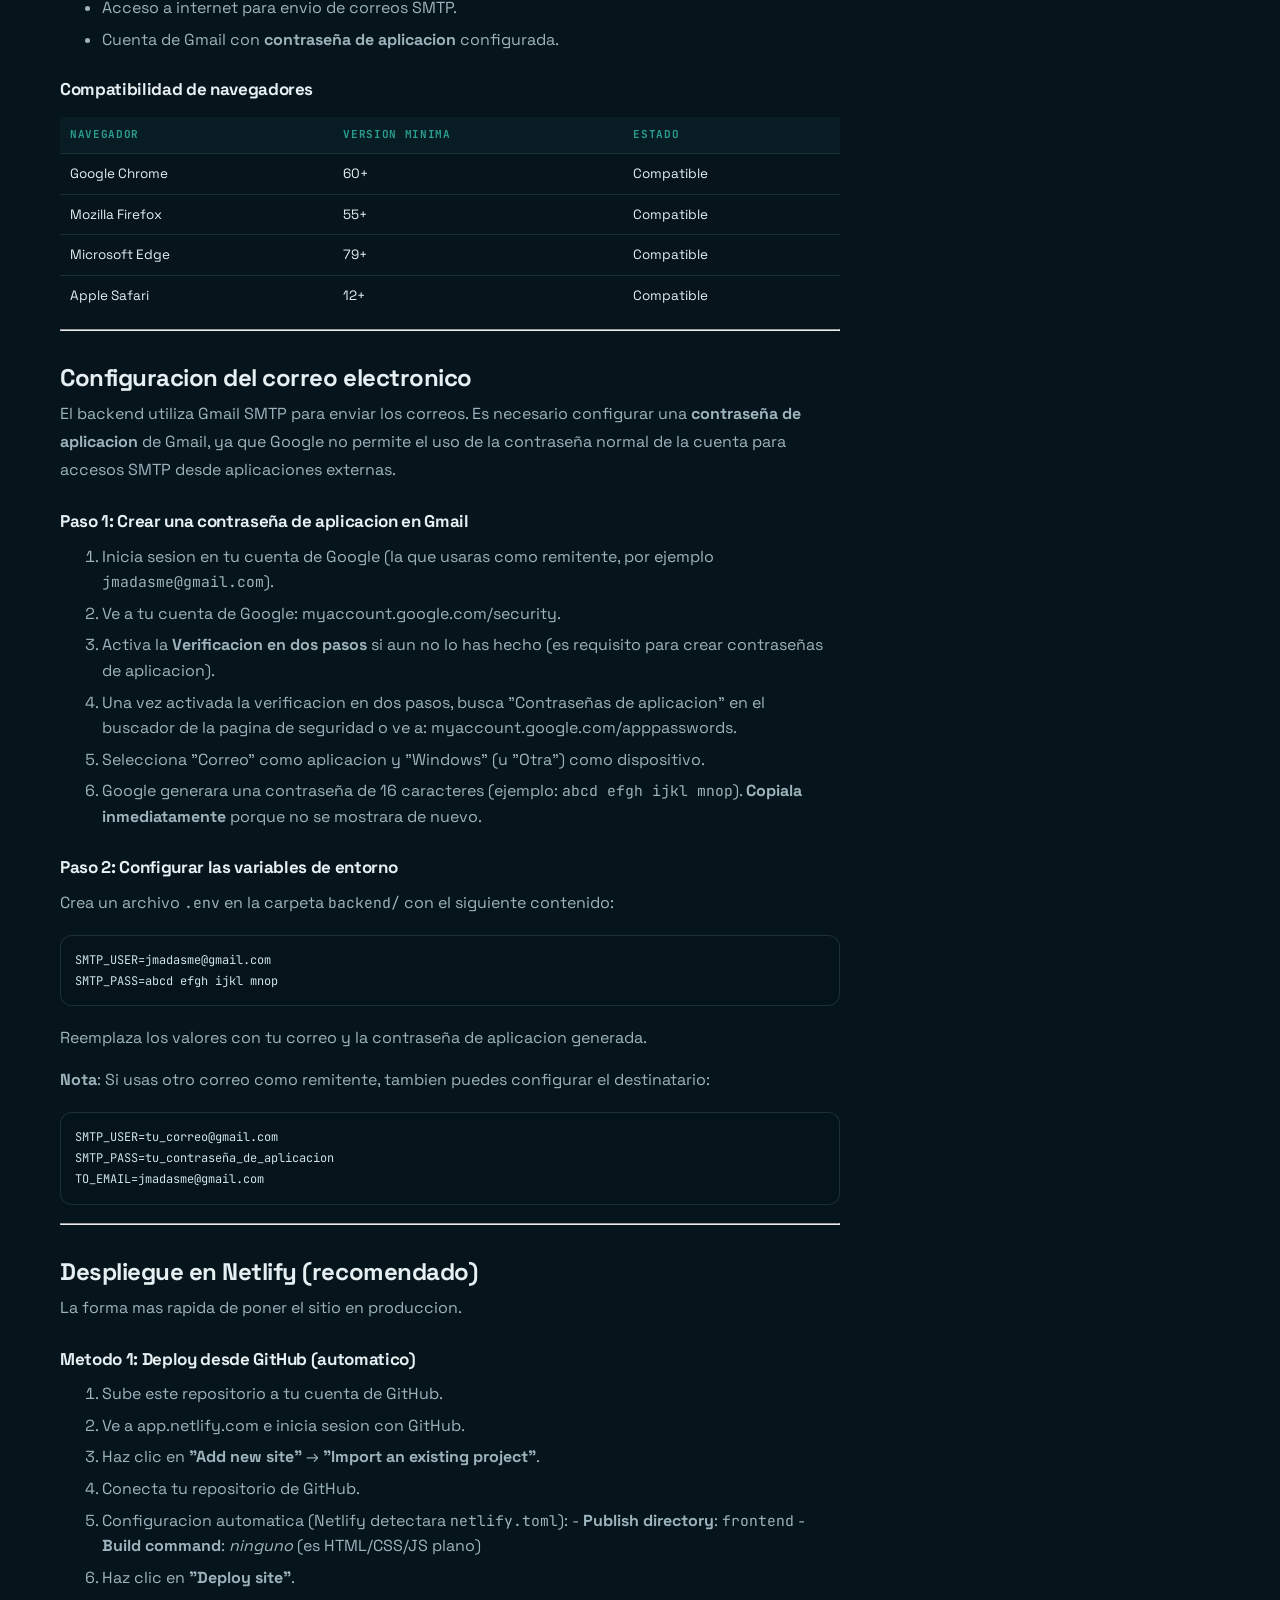
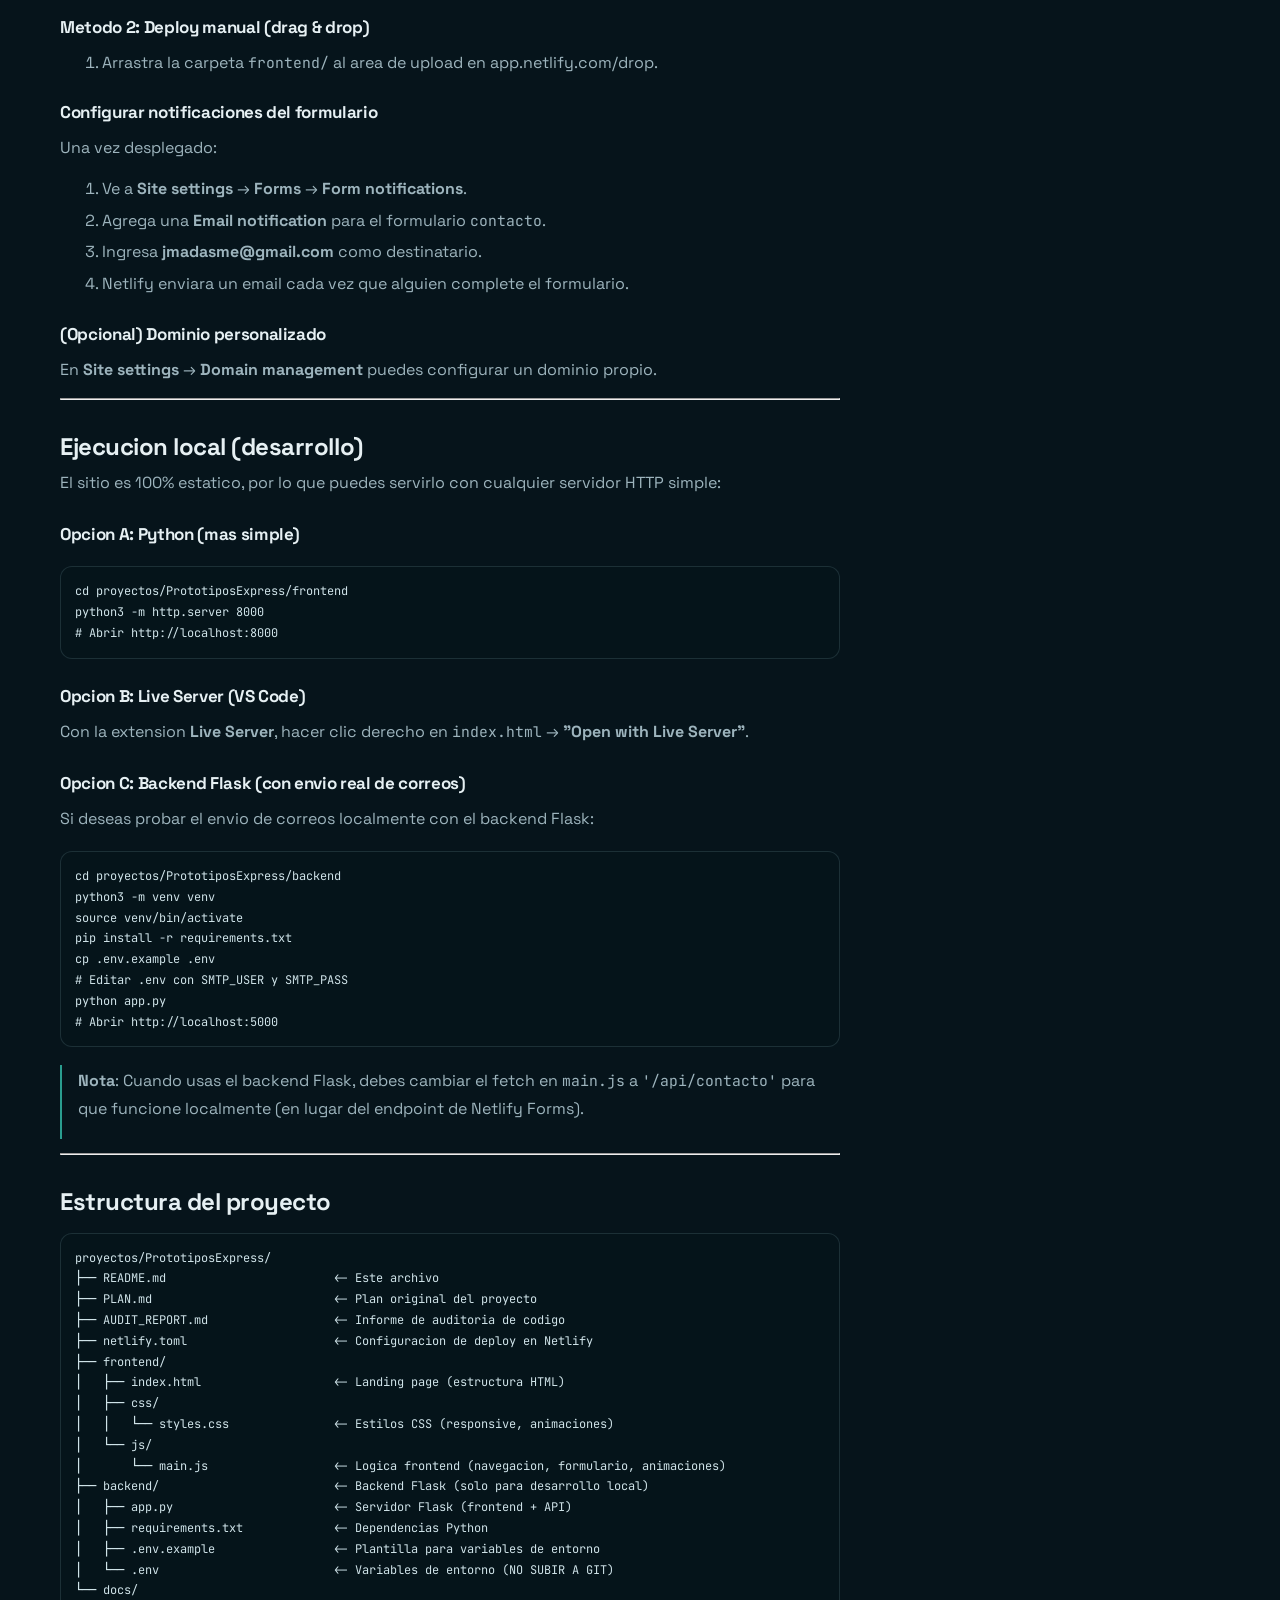
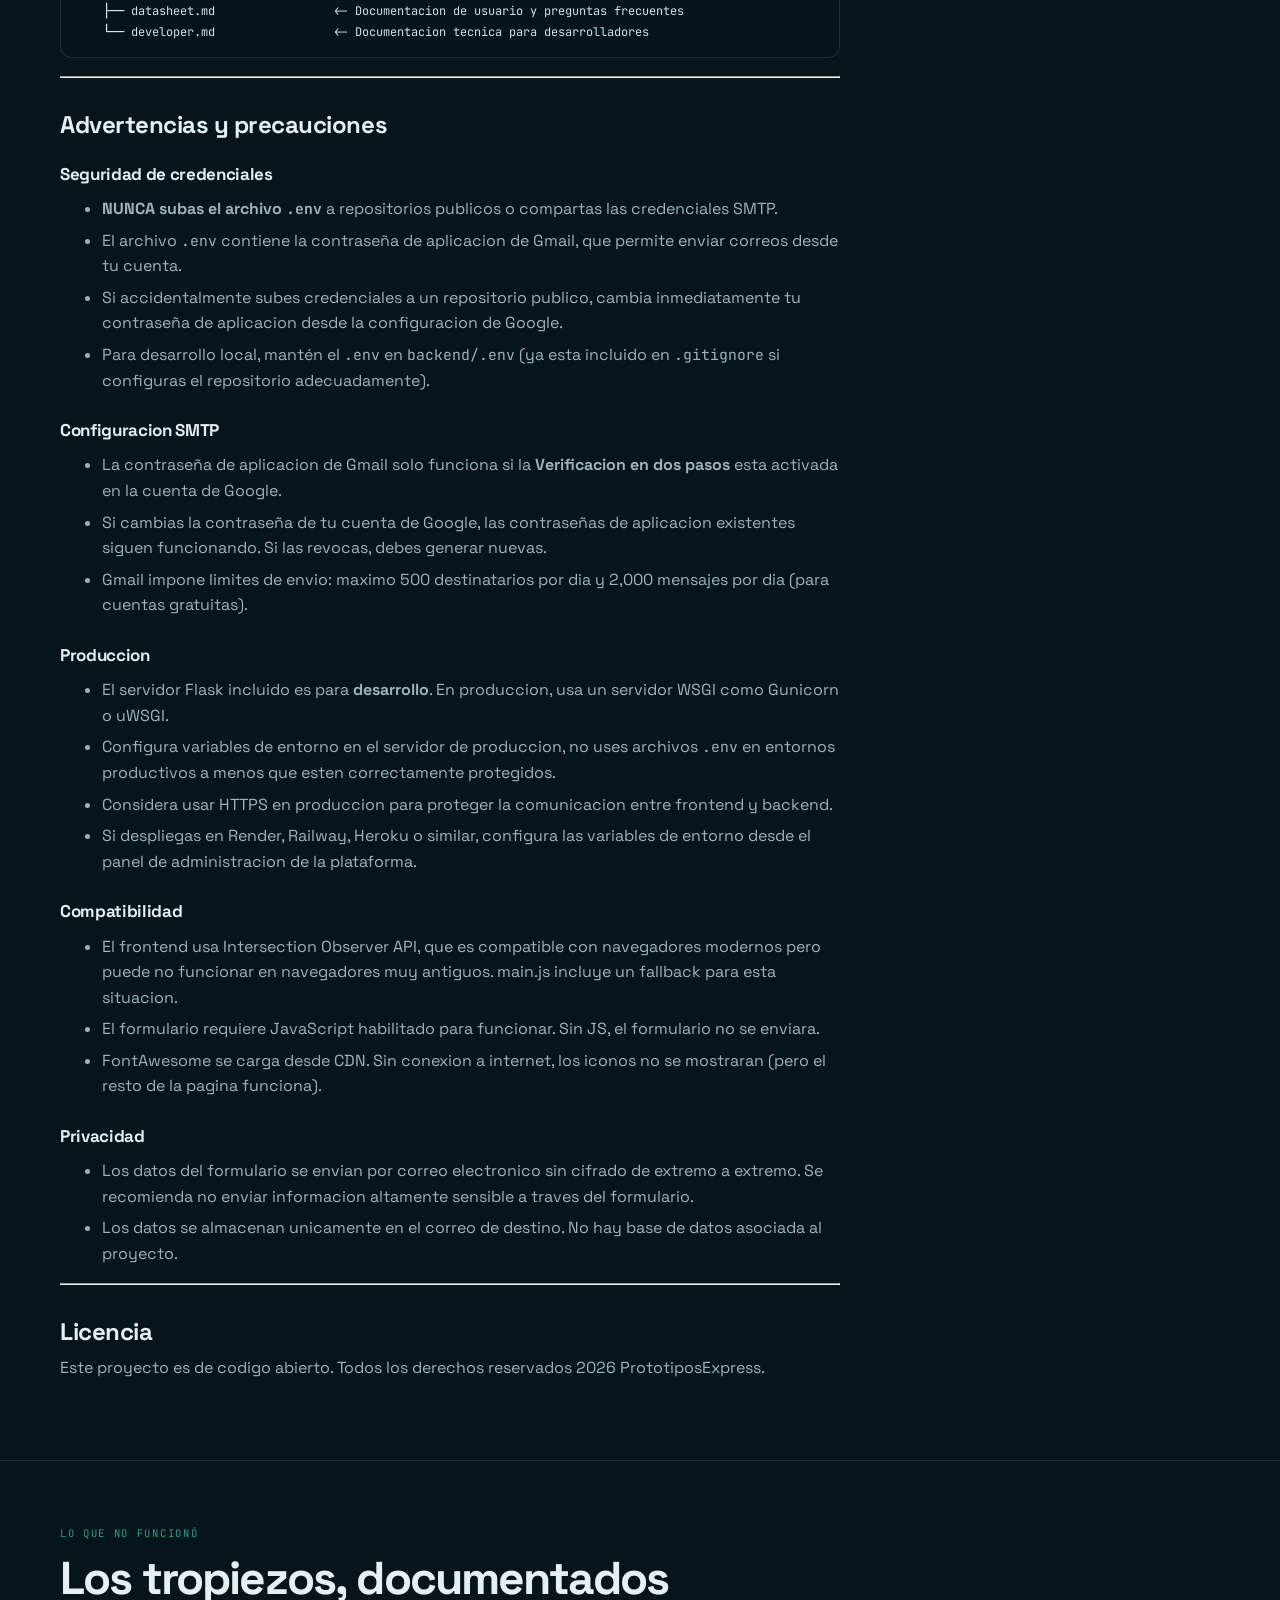
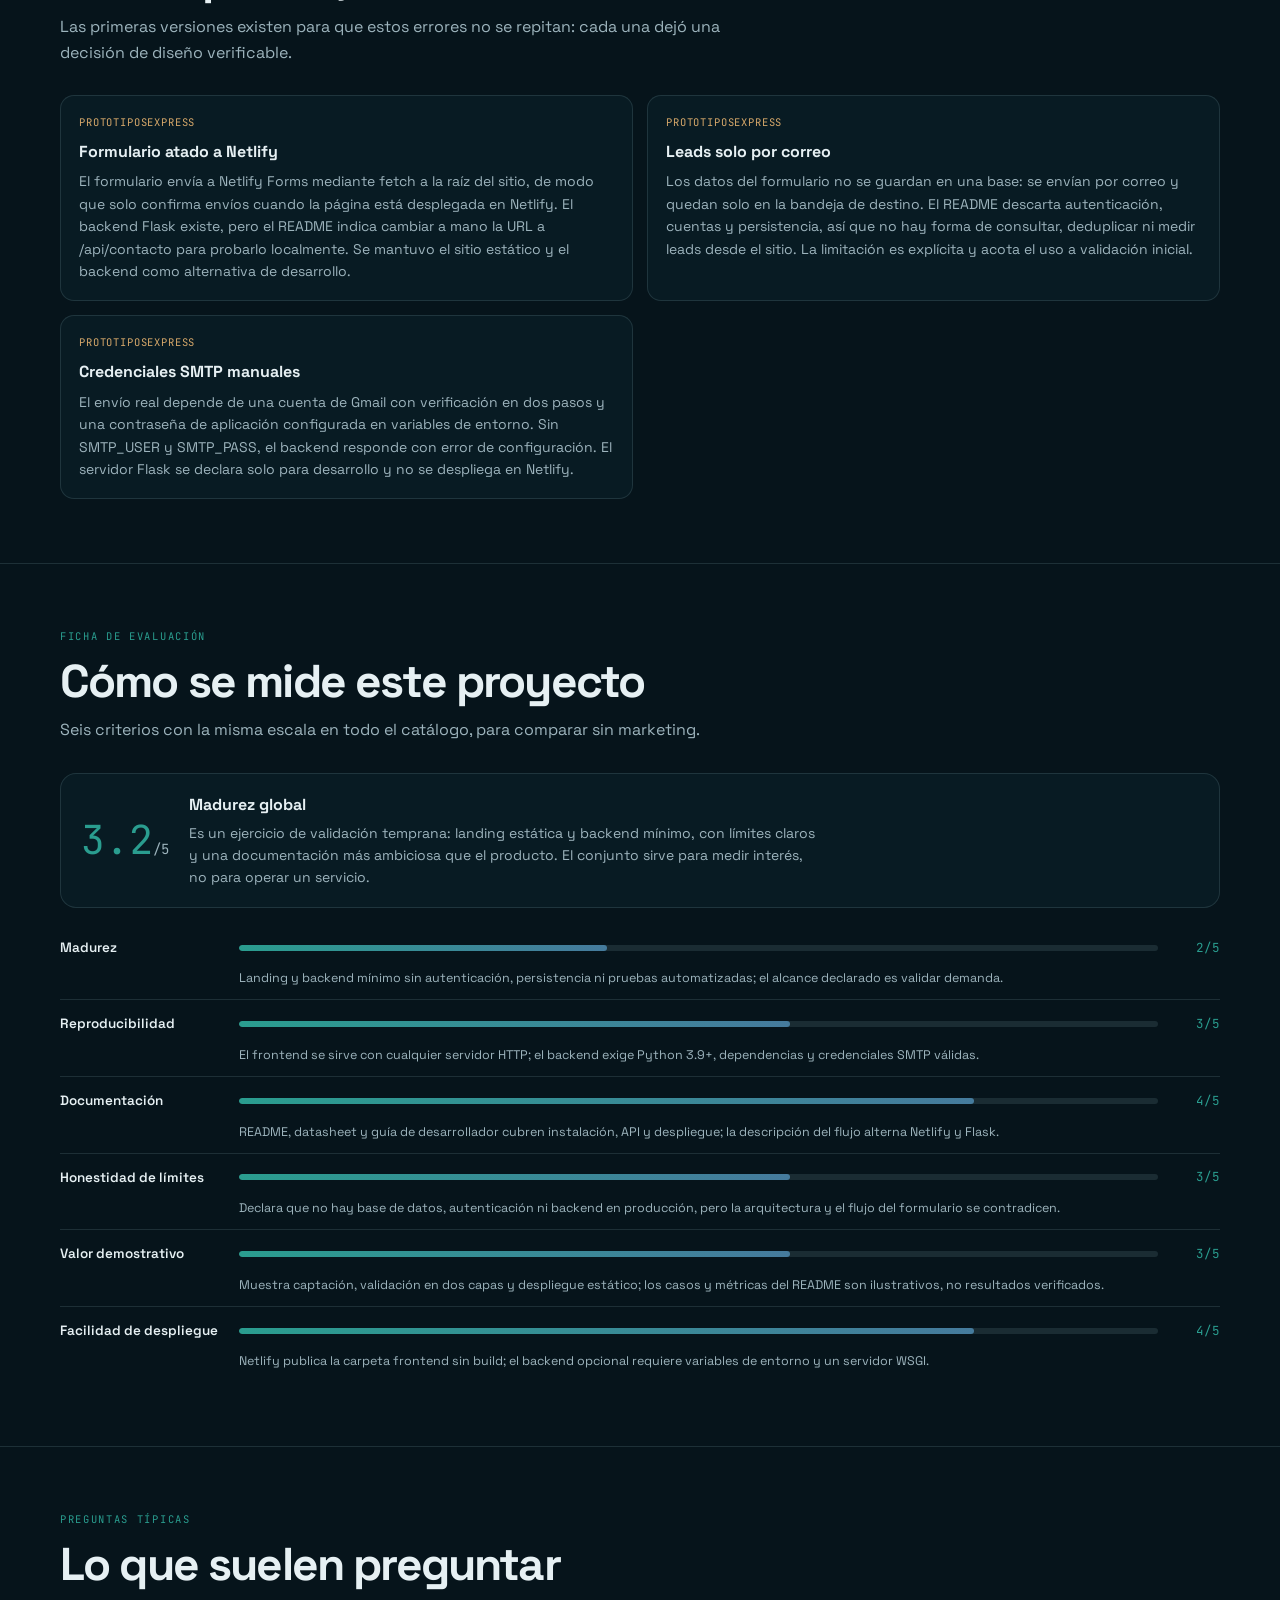
==== commit e396df4e: "bump telemetry cache" ====
--- a/docs/index.html
+++ b/docs/index.html
@@ -695,6 +695,6 @@
 
 <script defer src="rec/prototipos-express.cast.js?v=2"></script>
 <script defer src="rec/player.js?v=2"></script>
-<script defer src="telemetry.js?v=1"></script>
+<script defer src="telemetry.js?v=2"></script>
 </body>
 </html>
